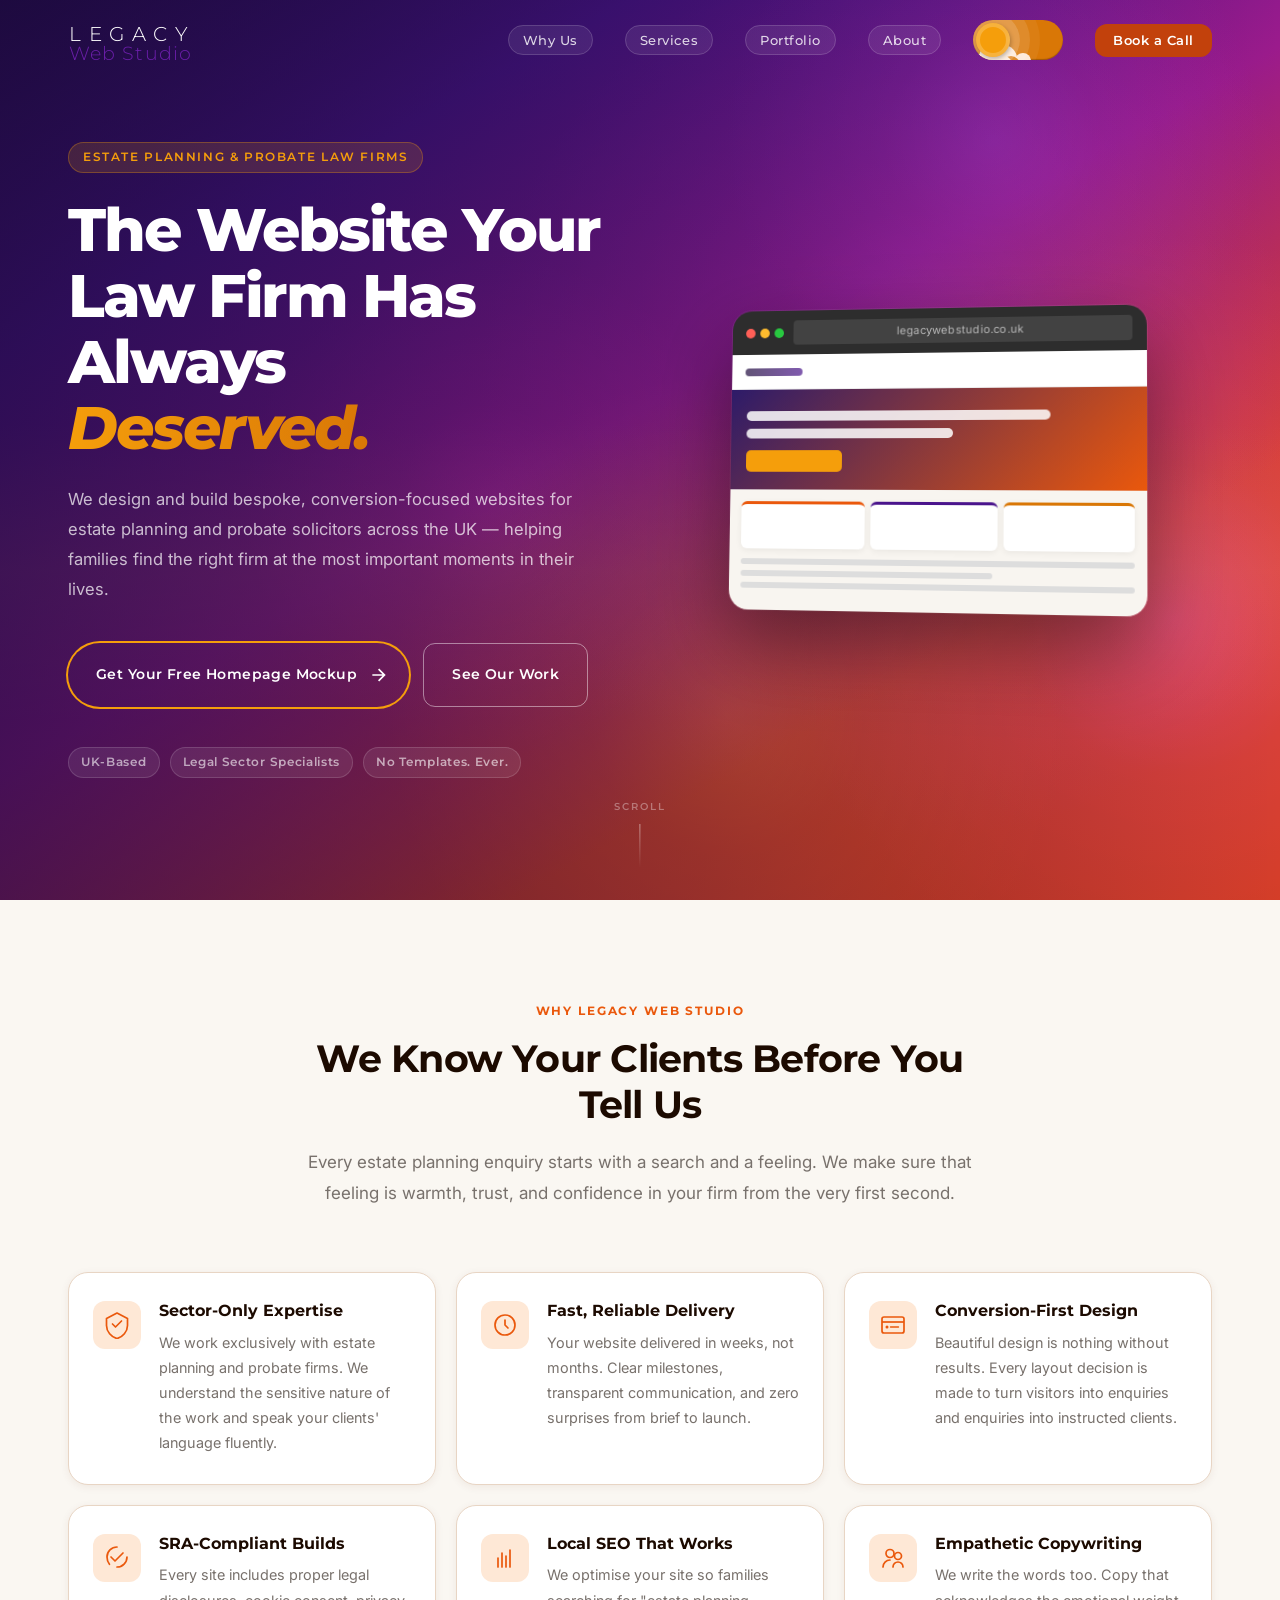
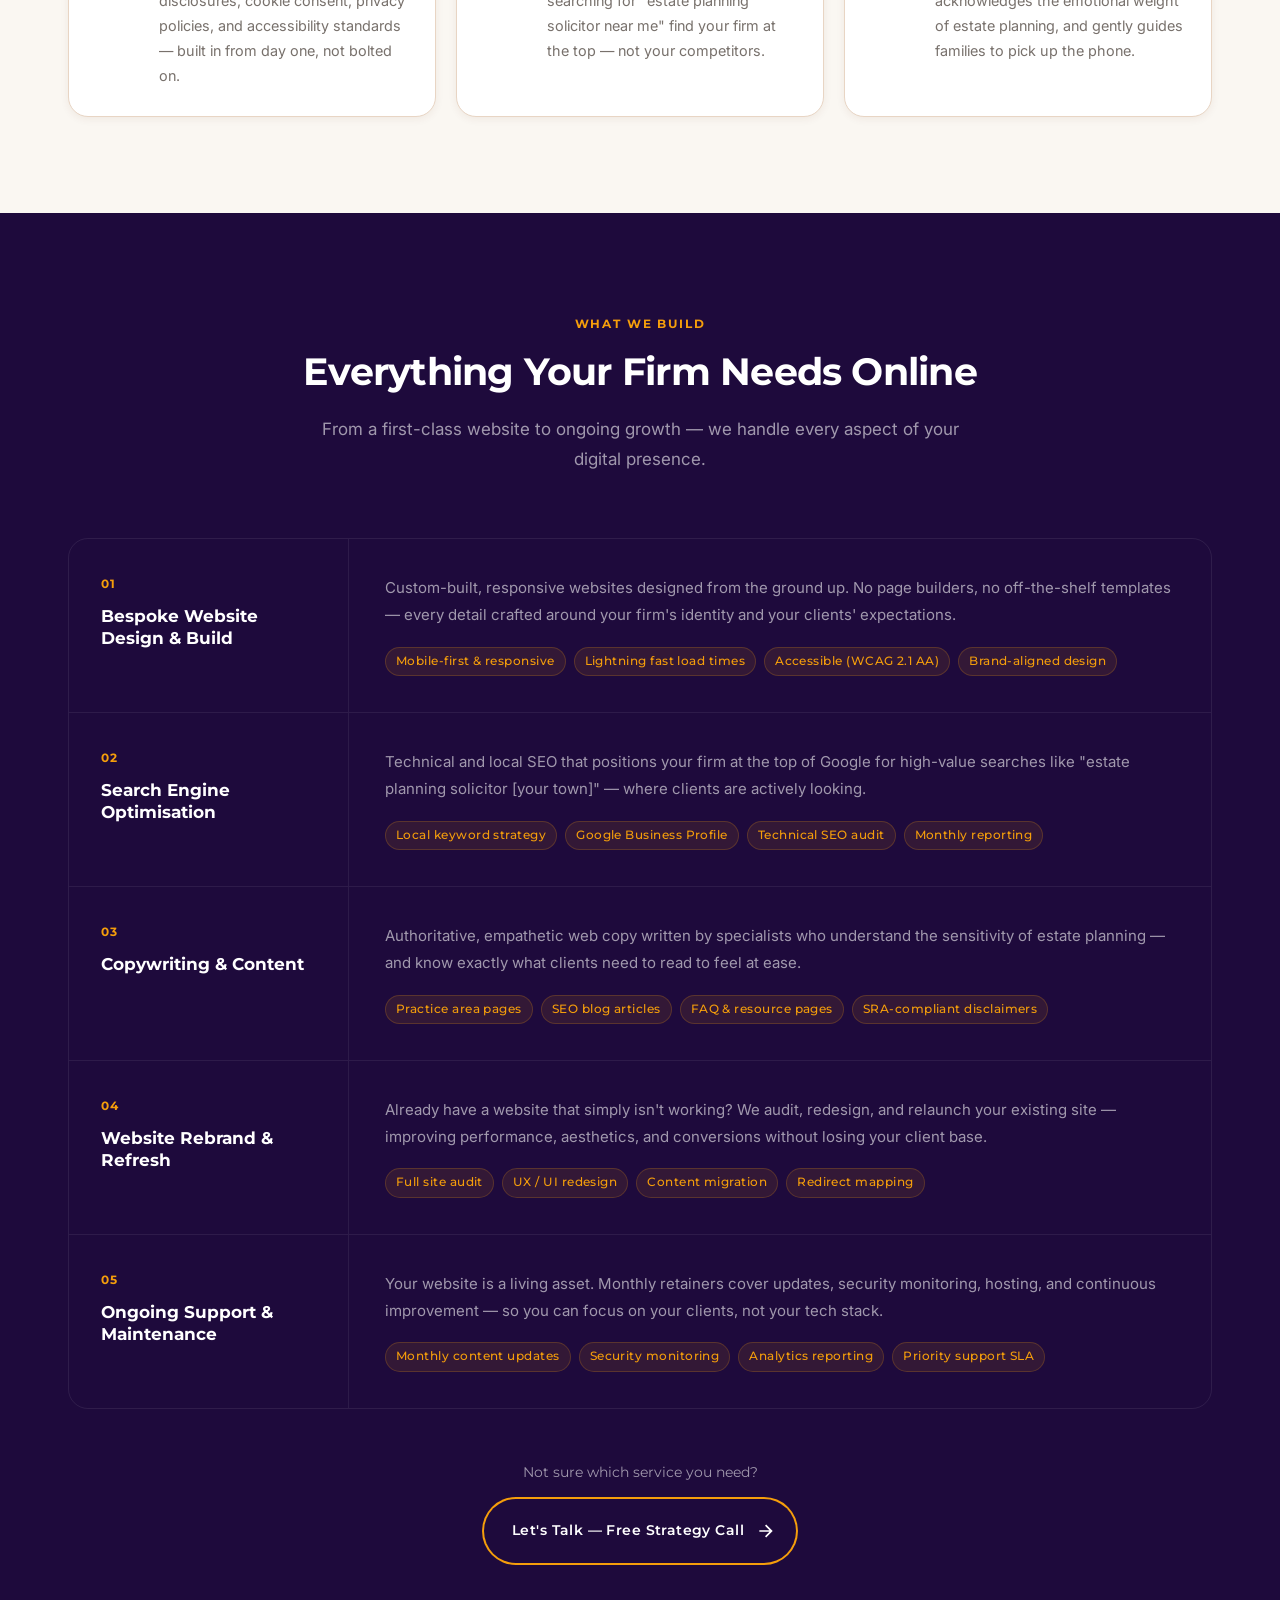
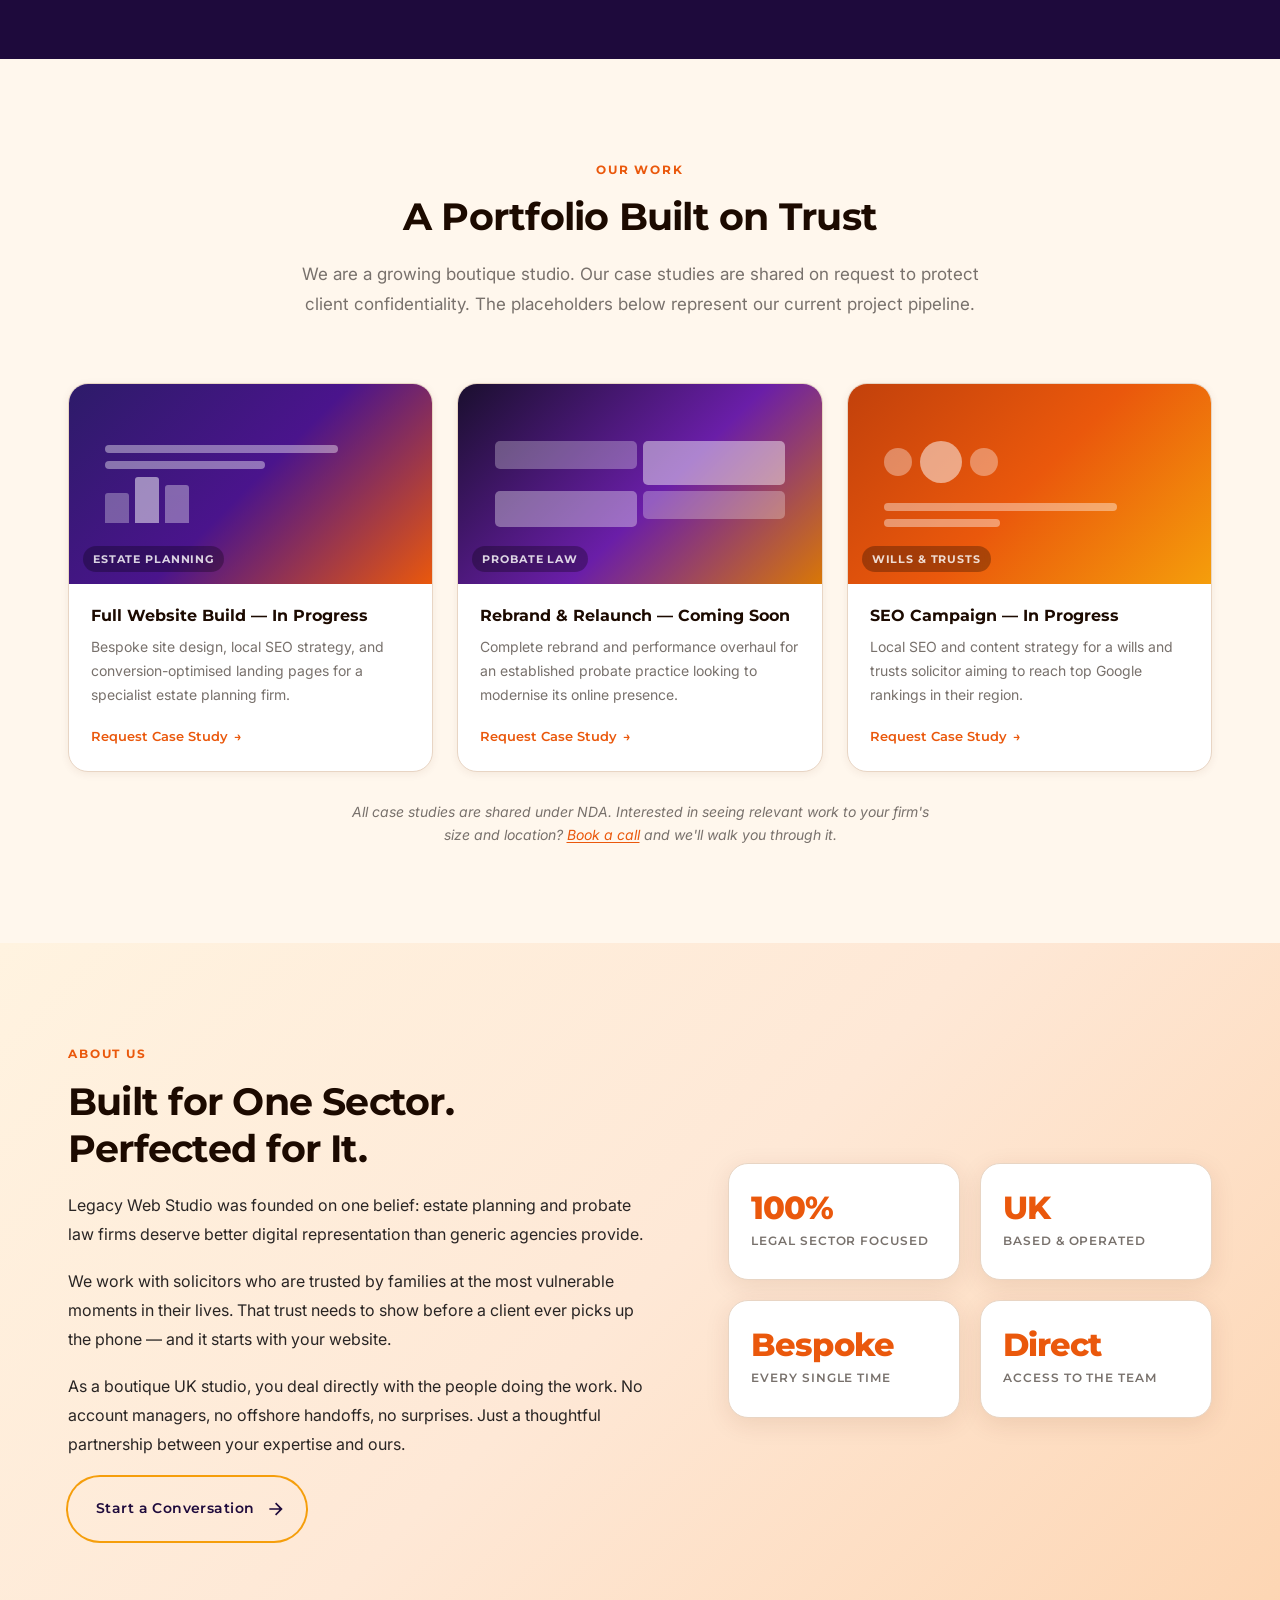
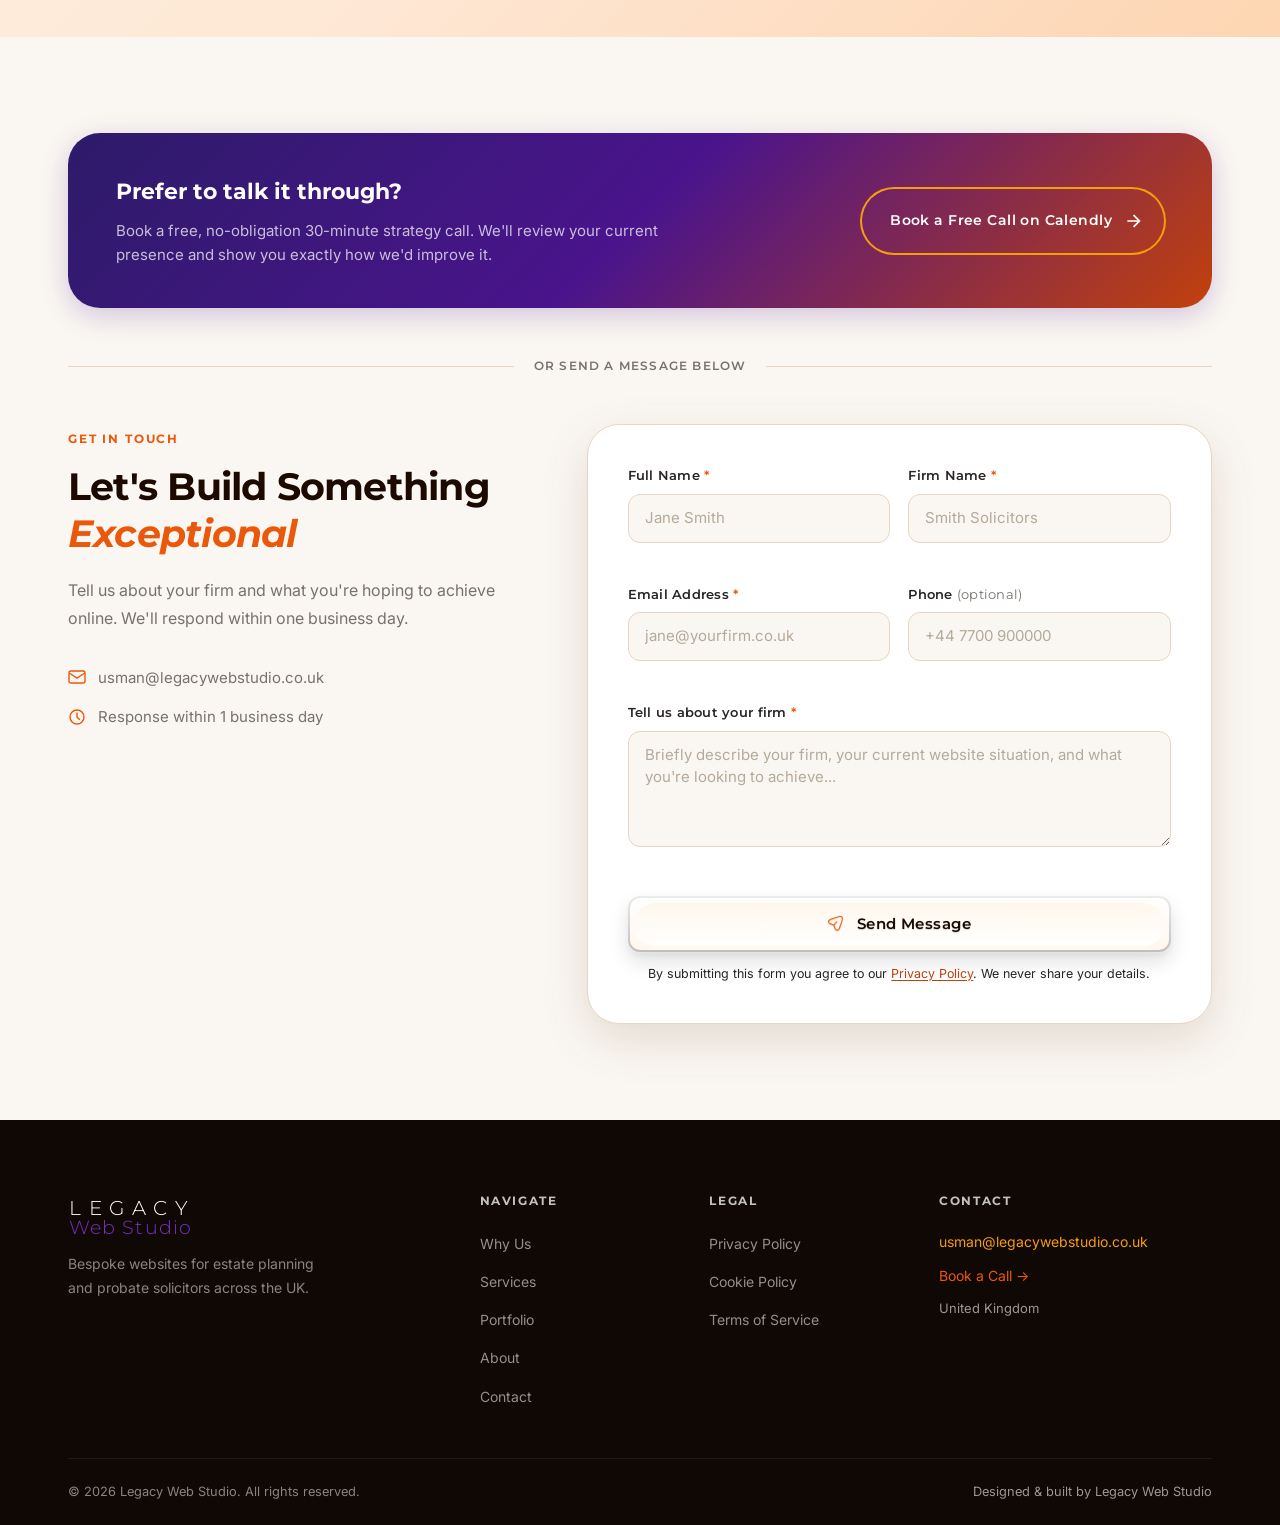
==== index.html @ f0a4d9c7 "fix: restore stylesheet and apply mobile menu + arrow button fixes Restored style.css to last known-" ====
<!DOCTYPE html>
<html lang="en-GB">
<head>
  <meta charset="UTF-8" />
  <meta name="viewport" content="width=device-width, initial-scale=1.0" />
  <meta name="theme-color" content="#1E0A3C" />
  <meta name="color-scheme" content="light dark" />
  <meta name="darkreader-lock" />
  <meta name="night-eye-lock" />
  <meta name="description" content="Legacy Web Studio — Bespoke websites for estate planning and probate solicitors. Warm, professional, conversion-focused. Book a free strategy call." />
  <link rel="canonical" href="https://legacywebstudio.co.uk/" />
  <meta name="keywords" content="web design estate planning solicitors, probate law firm websites, legal web design UK, estate planning website" />
  <meta property="og:title" content="Legacy Web Studio | Websites for Estate Planning & Probate Solicitors" />
  <meta property="og:description" content="Bespoke, high-converting websites for estate planning and probate law firms across the UK." />
  <meta property="og:url" content="https://legacywebstudio.co.uk/" />
  <meta property="og:type" content="website" />
  <meta property="og:image" content="https://legacywebstudio.co.uk/assets/images/og-banner.jpg" />
  <meta property="og:image:width" content="1200" />
  <meta property="og:image:height" content="630" />
  <meta name="twitter:card" content="summary_large_image" />
  <meta name="twitter:image" content="https://legacywebstudio.co.uk/assets/images/og-banner.jpg" />
  <title>Legacy Web Studio | Websites for Estate Planning &amp; Probate Solicitors</title>
  <link rel="preconnect" href="https://fonts.googleapis.com" />
  <link rel="preconnect" href="https://fonts.gstatic.com" crossorigin />
  <link rel="preload" href="https://fonts.googleapis.com/css2?family=Montserrat:wght@300;500;600;700;800&family=Inter:wght@400;500&display=swap" as="style" />
  <link href="https://fonts.googleapis.com/css2?family=Montserrat:wght@300;500;600;700;800&family=Inter:wght@400;500&display=swap" rel="stylesheet" />
  <link rel="stylesheet" href="css/style.min.css?v=10" />
  <link rel="icon" type="image/svg+xml" href="assets/images/favicon.svg" />
  <script>
    (function() {
      var stored = localStorage.getItem('theme');
      var prefersDark = window.matchMedia('(prefers-color-scheme: dark)').matches;
      if (stored === 'dark' || (!stored && prefersDark)) {
        document.documentElement.classList.add('dark');
      }
      // Block dark mode extensions — site has its own theme system
      document.documentElement.setAttribute('data-color-scheme', stored === 'dark' || (!stored && prefersDark) ? 'dark' : 'light');
      document.documentElement.style.colorScheme = stored === 'dark' || (!stored && prefersDark) ? 'dark' : 'light';
    })();
  </script>
  <script type="application/ld+json">
{
  "@context": "https://schema.org",
  "@type": "ProfessionalService",
  "name": "Legacy Web Studio",
  "url": "https://legacywebstudio.co.uk/",
  "logo": "https://legacywebstudio.co.uk/assets/images/favicon.svg",
  "description": "Bespoke, conversion-focused websites for estate planning and probate solicitors across the UK. Hand-coded, lightning-fast, SRA-compliant.",
  "email": "usman@legacywebstudio.co.uk",
  "address": {
    "@type": "PostalAddress",
    "addressCountry": "GB"
  },
  "areaServed": {
    "@type": "Country",
    "name": "United Kingdom"
  },
  "serviceType": [
    "Web Design",
    "Web Development",
    "Search Engine Optimisation",
    "Website Copywriting",
    "Website Maintenance"
  ],
  "knowsAbout": [
    "Estate Planning Law Firm Websites",
    "Probate Solicitor Websites",
    "Legal Sector Web Design",
    "SRA-Compliant Websites"
  ],
  "priceRange": "££",
  "sameAs": []
}
  </script>
</head>
<body>
  <a href="#main-content" class="skip-link">Skip to main content</a>

  <!-- ===== NAVIGATION ===== -->
  <header class="nav-header" id="nav-header">
    <nav class="nav container">
      <a href="#home" class="nav__logo-link" aria-label="Legacy Web Studio — Home">
        <svg class="nav__logo-svg" viewBox="0 0 250 82" xmlns="http://www.w3.org/2000/svg" aria-hidden="true" focusable="false">
          <text class="logo-legacy" x="2" y="42" font-family="Montserrat, 'Helvetica Neue', Arial, sans-serif" font-weight="300" font-size="38" letter-spacing="14">LEGACY</text>
          <text class="logo-sub"    x="2" y="78" font-family="Montserrat, 'Helvetica Neue', Arial, sans-serif" font-weight="300" font-size="35" letter-spacing="2">Web Studio</text>
        </svg>
      </a>
      <ul class="nav__links" id="nav-links">
        <li><a href="#why-us"    class="nav__link nav__link--pill">Why Us</a></li>
        <li><a href="#services"  class="nav__link nav__link--pill">Services</a></li>
        <li><a href="#portfolio" class="nav__link nav__link--pill">Portfolio</a></li>
        <li><a href="#about"     class="nav__link nav__link--pill">About</a></li>
        <li class="nav__theme-toggle">
          <label class="theme-switch" aria-label="Toggle dark mode">
            <input type="checkbox" class="theme-switch__checkbox" id="theme-toggle">
            <div class="theme-switch__container">
              <div class="theme-switch__clouds"></div>
              <div class="theme-switch__stars-container">
                <svg xmlns="http://www.w3.org/2000/svg" viewBox="0 0 144 55" fill="none">
                  <path fill-rule="evenodd" clip-rule="evenodd" d="M135.831 3.00688C135.055 3.85027 134.111 4.29946 133 4.35447C134.111 4.40947 135.055 4.85867 135.831 5.71123C136.607 6.55462 136.996 7.56303 136.996 8.72727C136.996 7.95722 137.172 7.25134 137.525 6.59129C137.886 5.93124 138.372 5.39954 138.98 5.00535C139.598 4.60199 140.268 4.39114 141 4.35447C139.88 4.2903 138.936 3.85027 138.16 3.00688C137.384 2.16348 136.996 1.16425 136.996 0C136.996 1.16425 136.607 2.16348 135.831 3.00688ZM31 23.3545C32.1114 23.2995 33.0551 22.8503 33.8313 22.0069C34.6075 21.1635 34.9956 20.1642 34.9956 19C34.9956 20.1642 35.3837 21.1635 36.1599 22.0069C36.9361 22.8503 37.8798 23.2903 39 23.3545C38.2679 23.3911 37.5976 23.602 36.9802 24.0053C36.3716 24.3995 35.8864 24.9312 35.5248 25.5913C35.172 26.2513 34.9956 26.9572 34.9956 27.7273C34.9956 26.563 34.6075 25.5546 33.8313 24.7112C33.0551 23.8587 32.1114 23.4095 31 23.3545ZM0 36.3545C1.11136 36.2995 2.05513 35.8503 2.83131 35.0069C3.6075 34.1635 3.99559 33.1642 3.99559 32C3.99559 33.1642 4.38368 34.1635 5.15987 35.0069C5.93605 35.8503 6.87982 36.2903 8 36.3545C7.26792 36.3911 6.59757 36.602 5.98015 37.0053C5.37155 37.3995 4.88644 37.9312 4.52481 38.5913C4.172 39.2513 3.99559 39.9572 3.99559 40.7273C3.99559 39.563 3.6075 38.5546 2.83131 37.7112C2.05513 36.8587 1.11136 36.4095 0 36.3545ZM56.8313 24.0069C56.0551 24.8503 55.1114 25.2995 54 25.3545C55.1114 25.4095 56.0551 25.8587 56.8313 26.7112C57.6075 27.5546 57.9956 28.563 57.9956 29.7273C57.9956 28.9572 58.172 28.2513 58.5248 27.5913C58.8864 26.9312 59.3716 26.3995 59.9802 26.0053C60.5976 25.602 61.2679 25.3911 62 25.3545C60.8798 25.2903 59.9361 24.8503 59.1599 24.0069C58.3837 23.1635 57.9956 22.1642 57.9956 21C57.9956 22.1642 57.6075 23.1635 56.8313 24.0069ZM81 25.3545C82.1114 25.2995 83.0551 24.8503 83.8313 24.0069C84.6075 23.1635 84.9956 22.1642 84.9956 21C84.9956 22.1642 85.3837 23.1635 86.1599 24.0069C86.9361 24.8503 87.8798 25.2903 89 25.3545C88.2679 25.3911 87.5976 25.602 86.9802 26.0053C86.3716 26.3995 85.8864 26.9312 85.5248 27.5913C85.172 28.2513 84.9956 28.9572 84.9956 29.7273C84.9956 28.563 84.6075 27.5546 83.8313 26.7112C83.0551 25.8587 82.1114 25.4095 81 25.3545ZM136 36.3545C137.111 36.2995 138.055 35.8503 138.831 35.0069C139.607 34.1635 139.996 33.1642 139.996 32C139.996 33.1642 140.384 34.1635 141.16 35.0069C141.936 35.8503 142.88 36.2903 144 36.3545C143.268 36.3911 142.598 36.602 141.98 37.0053C141.372 37.3995 140.886 37.9312 140.525 38.5913C140.172 39.2513 139.996 39.9572 139.996 40.7273C139.996 39.563 139.607 38.5546 138.831 37.7112C138.055 36.8587 137.111 36.4095 136 36.3545ZM101.831 49.0069C101.055 49.8503 100.111 50.2995 99 50.3545C100.111 50.4095 101.055 50.8587 101.831 51.7112C102.607 52.5546 102.996 53.563 102.996 54.7273C102.996 53.9572 103.172 53.2513 103.525 52.5913C103.886 51.9312 104.372 51.3995 104.98 51.0053C105.598 50.602 106.268 50.3911 107 50.3545C105.88 50.2903 104.936 49.8503 104.16 49.0069C103.384 48.1635 102.996 47.1642 102.996 46C102.996 47.1642 102.607 48.1635 101.831 49.0069Z" fill="currentColor"></path>
                </svg>
              </div>
              <div class="theme-switch__circle-container">
                <div class="theme-switch__sun-moon-container">
                  <div class="theme-switch__moon">
                    <div class="theme-switch__spot"></div>
                    <div class="theme-switch__spot"></div>
                    <div class="theme-switch__spot"></div>
                  </div>
                </div>
              </div>
            </div>
          </label>
        </li>
        <li>
          <a href="https://calendly.com/legacywebstudio" target="_blank" rel="noopener noreferrer" class="nav__link nav__link--cta">
            Book a Call
          </a>
        </li>
      </ul>
      <button class="nav__hamburger" id="hamburger" aria-label="Toggle menu" aria-expanded="false">
        <span></span><span></span><span></span>
      </button>
    </nav>
  </header>

  <main id="main-content">

    <!-- ===== HERO ===== -->
    <section class="hero" id="home">
      <canvas class="ambient-section-canvas" aria-hidden="true"></canvas>
      <canvas id="hero-canvas" aria-hidden="true"></canvas>
      <div class="hero__overlay" aria-hidden="true"></div>

      <div class="container hero__inner">
        <div class="hero__text">
          <span class="hero__eyebrow">Estate Planning &amp; Probate Law Firms</span>
          <h1 class="hero__headline">
            The Website Your<br />
            Law Firm Has Always<br />
            <em>Deserved.</em>
          </h1>
          <p class="hero__sub">
            We design and build bespoke, conversion-focused websites for estate planning and probate solicitors across the UK — helping families find the right firm at the most important moments in their lives.
          </p>
          <div class="hero__actions">
            <a href="https://calendly.com/legacywebstudio" target="_blank" rel="noopener noreferrer" class="btn-arrow">
              <svg class="btn-arrow__icon btn-arrow__icon--left" viewBox="0 0 24 24" aria-hidden="true"><path d="M16.17 11L10.81 5.64L12.22 4.22L20 12L12.22 19.78L10.81 18.36L16.17 13H4V11H16.17Z"/></svg>
              <span class="btn-arrow__text">Get Your Free Homepage Mockup</span>
              <span class="btn-arrow__circle" aria-hidden="true"></span>
              <svg class="btn-arrow__icon btn-arrow__icon--right" viewBox="0 0 24 24" aria-hidden="true"><path d="M16.17 11L10.81 5.64L12.22 4.22L20 12L12.22 19.78L10.81 18.36L16.17 13H4V11H16.17Z"/></svg>
            </a>
            <a href="#portfolio" class="btn btn--outline-light">See Our Work</a>
          </div>
          <div class="hero__trust">
            <div class="hero__trust-pill">UK-Based</div>
            <div class="hero__trust-pill">Legal Sector Specialists</div>
            <div class="hero__trust-pill">No Templates. Ever.</div>
          </div>
        </div>

        <!-- CSS browser mockup -->
        <div class="hero__mockup" aria-hidden="true">
          <div class="mockup__chrome">
            <div class="mockup__dots">
              <span class="dot dot--red"></span>
              <span class="dot dot--amber"></span>
              <span class="dot dot--green"></span>
            </div>
            <div class="mockup__url-bar">legacywebstudio.co.uk</div>
          </div>
          <div class="mockup__screen">
            <div class="mockup__nav-strip"></div>
            <div class="mockup__hero-stripe">
              <div class="mockup__headline-line mockup__headline-line--wide"></div>
              <div class="mockup__headline-line mockup__headline-line--medium"></div>
              <div class="mockup__cta-pill"></div>
            </div>
            <div class="mockup__cards-row">
              <div class="mockup__card"></div>
              <div class="mockup__card"></div>
              <div class="mockup__card"></div>
            </div>
            <div class="mockup__text-rows">
              <div class="mockup__text-line"></div>
              <div class="mockup__text-line mockup__text-line--short"></div>
              <div class="mockup__text-line"></div>
            </div>
          </div>
        </div>
      </div>

      <div class="hero__scroll-hint" aria-hidden="true">
        <span class="hero__scroll-label">Scroll</span>
        <div class="hero__scroll-line"></div>
      </div>
    </section>

    <!-- ===== WHY US ===== -->
    <section class="why-us section" id="why-us">
      <canvas class="ambient-section-canvas" aria-hidden="true"></canvas>
      <div class="container">
        <div class="section__header fade-in">
          <p class="section__eyebrow">Why Legacy Web Studio</p>
          <h2 class="section__title">We Know Your Clients Before You Tell Us</h2>
          <p class="section__desc">
            Every estate planning enquiry starts with a search and a feeling. We make sure that feeling is warmth, trust, and confidence in your firm from the very first second.
          </p>
        </div>

        <div class="why-us__grid stagger-in">
          <div class="why-card">
            <div class="why-card__icon-wrap">
              <svg width="26" height="28" viewBox="0 0 26 28" fill="none" aria-hidden="true">
                <path d="M13 2L2.5 7.5v7C2.5 20.58 7.28 26.08 13 27.5c5.72-1.42 10.5-6.92 10.5-13v-7L13 2z" stroke="currentColor" stroke-width="1.7" stroke-linejoin="round"/>
                <path d="M8.5 13l3 3 6-6" stroke="currentColor" stroke-width="1.7" stroke-linecap="round" stroke-linejoin="round"/>
              </svg>
            </div>
            <div class="why-card__body">
              <h3 class="why-card__title">Sector-Only Expertise</h3>
              <p class="why-card__desc">We work exclusively with estate planning and probate firms. We understand the sensitive nature of the work and speak your clients' language fluently.</p>
            </div>
          </div>

          <div class="why-card">
            <div class="why-card__icon-wrap">
              <svg width="26" height="26" viewBox="0 0 26 26" fill="none" aria-hidden="true">
                <circle cx="13" cy="13" r="10" stroke="currentColor" stroke-width="1.7"/>
                <path d="M13 8v5l3 3" stroke="currentColor" stroke-width="1.7" stroke-linecap="round"/>
              </svg>
            </div>
            <div class="why-card__body">
              <h3 class="why-card__title">Fast, Reliable Delivery</h3>
              <p class="why-card__desc">Your website delivered in weeks, not months. Clear milestones, transparent communication, and zero surprises from brief to launch.</p>
            </div>
          </div>

          <div class="why-card">
            <div class="why-card__icon-wrap">
              <svg width="26" height="26" viewBox="0 0 26 26" fill="none" aria-hidden="true">
                <rect x="2" y="5" width="22" height="16" rx="2" stroke="currentColor" stroke-width="1.7"/>
                <path d="M2 10h22" stroke="currentColor" stroke-width="1.7"/>
                <circle cx="7" cy="15" r="1.5" fill="currentColor"/>
                <path d="M10.5 15h8" stroke="currentColor" stroke-width="1.4" stroke-linecap="round"/>
              </svg>
            </div>
            <div class="why-card__body">
              <h3 class="why-card__title">Conversion-First Design</h3>
              <p class="why-card__desc">Beautiful design is nothing without results. Every layout decision is made to turn visitors into enquiries and enquiries into instructed clients.</p>
            </div>
          </div>

          <div class="why-card">
            <div class="why-card__icon-wrap">
              <svg width="26" height="26" viewBox="0 0 26 26" fill="none" aria-hidden="true">
                <path d="M13 2C7.48 2 3 6.48 3 12c0 2.73.91 5.24 2.44 7.24" stroke="currentColor" stroke-width="1.7" stroke-linecap="round"/>
                <path d="M23 12c0 5.52-4.48 10-10 10" stroke="currentColor" stroke-width="1.7" stroke-linecap="round"/>
                <path d="M7 12l4 4 8-8" stroke="currentColor" stroke-width="1.7" stroke-linecap="round" stroke-linejoin="round"/>
              </svg>
            </div>
            <div class="why-card__body">
              <h3 class="why-card__title">SRA-Compliant Builds</h3>
              <p class="why-card__desc">Every site includes proper legal disclosures, cookie consent, privacy policies, and accessibility standards — built in from day one, not bolted on.</p>
            </div>
          </div>

          <div class="why-card">
            <div class="why-card__icon-wrap">
              <svg width="26" height="26" viewBox="0 0 26 26" fill="none" aria-hidden="true">
                <path d="M6 22V13M10 22V8M14 22V11M18 22V5" stroke="currentColor" stroke-width="1.7" stroke-linecap="round"/>
              </svg>
            </div>
            <div class="why-card__body">
              <h3 class="why-card__title">Local SEO That Works</h3>
              <p class="why-card__desc">We optimise your site so families searching for "estate planning solicitor near me" find your firm at the top — not your competitors.</p>
            </div>
          </div>

          <div class="why-card">
            <div class="why-card__icon-wrap">
              <svg width="26" height="26" viewBox="0 0 26 26" fill="none" aria-hidden="true">
                <circle cx="10" cy="8.5" r="4" stroke="currentColor" stroke-width="1.7"/>
                <path d="M3 22c0-3.87 3.13-7 7-7" stroke="currentColor" stroke-width="1.7" stroke-linecap="round"/>
                <circle cx="18" cy="11" r="3.5" stroke="currentColor" stroke-width="1.7"/>
                <path d="M13 22c0-2.76 2.24-5 5-5s5 2.24 5 5" stroke="currentColor" stroke-width="1.7" stroke-linecap="round"/>
              </svg>
            </div>
            <div class="why-card__body">
              <h3 class="why-card__title">Empathetic Copywriting</h3>
              <p class="why-card__desc">We write the words too. Copy that acknowledges the emotional weight of estate planning, and gently guides families to pick up the phone.</p>
            </div>
          </div>
        </div>
      </div>
    </section>

    <!-- ===== SERVICES ===== -->
    <section class="services section section--deep" id="services">
      <canvas class="ambient-section-canvas" aria-hidden="true"></canvas>
      <div class="container">
        <div class="section__header section__header--light fade-in">
          <p class="section__eyebrow section__eyebrow--warm">What We Build</p>
          <h2 class="section__title section__title--light">Everything Your Firm Needs Online</h2>
          <p class="section__desc section__desc--light">From a first-class website to ongoing growth — we handle every aspect of your digital presence.</p>
        </div>

        <div class="services__list stagger-in">

          <div class="service-item">
            <div class="service-item__left">
              <span class="service-item__num">01</span>
              <h3 class="service-item__title">Bespoke Website Design &amp; Build</h3>
            </div>
            <div class="service-item__right">
              <p class="service-item__desc">Custom-built, responsive websites designed from the ground up. No page builders, no off-the-shelf templates — every detail crafted around your firm's identity and your clients' expectations.</p>
              <ul class="service-item__tags">
                <li>Mobile-first &amp; responsive</li>
                <li>Lightning fast load times</li>
                <li>Accessible (WCAG 2.1 AA)</li>
                <li>Brand-aligned design</li>
              </ul>
            </div>
          </div>

          <div class="service-item">
            <div class="service-item__left">
              <span class="service-item__num">02</span>
              <h3 class="service-item__title">Search Engine Optimisation</h3>
            </div>
            <div class="service-item__right">
              <p class="service-item__desc">Technical and local SEO that positions your firm at the top of Google for high-value searches like "estate planning solicitor [your town]" — where clients are actively looking.</p>
              <ul class="service-item__tags">
                <li>Local keyword strategy</li>
                <li>Google Business Profile</li>
                <li>Technical SEO audit</li>
                <li>Monthly reporting</li>
              </ul>
            </div>
          </div>

          <div class="service-item">
            <div class="service-item__left">
              <span class="service-item__num">03</span>
              <h3 class="service-item__title">Copywriting &amp; Content</h3>
            </div>
            <div class="service-item__right">
              <p class="service-item__desc">Authoritative, empathetic web copy written by specialists who understand the sensitivity of estate planning — and know exactly what clients need to read to feel at ease.</p>
              <ul class="service-item__tags">
                <li>Practice area pages</li>
                <li>SEO blog articles</li>
                <li>FAQ &amp; resource pages</li>
                <li>SRA-compliant disclaimers</li>
              </ul>
            </div>
          </div>

          <div class="service-item">
            <div class="service-item__left">
              <span class="service-item__num">04</span>
              <h3 class="service-item__title">Website Rebrand &amp; Refresh</h3>
            </div>
            <div class="service-item__right">
              <p class="service-item__desc">Already have a website that simply isn't working? We audit, redesign, and relaunch your existing site — improving performance, aesthetics, and conversions without losing your client base.</p>
              <ul class="service-item__tags">
                <li>Full site audit</li>
                <li>UX / UI redesign</li>
                <li>Content migration</li>
                <li>Redirect mapping</li>
              </ul>
            </div>
          </div>

          <div class="service-item">
            <div class="service-item__left">
              <span class="service-item__num">05</span>
              <h3 class="service-item__title">Ongoing Support &amp; Maintenance</h3>
            </div>
            <div class="service-item__right">
              <p class="service-item__desc">Your website is a living asset. Monthly retainers cover updates, security monitoring, hosting, and continuous improvement — so you can focus on your clients, not your tech stack.</p>
              <ul class="service-item__tags">
                <li>Monthly content updates</li>
                <li>Security monitoring</li>
                <li>Analytics reporting</li>
                <li>Priority support SLA</li>
              </ul>
            </div>
          </div>

        </div>

        <div class="services__cta fade-in">
          <p class="services__cta-text">Not sure which service you need?</p>
          <a href="https://calendly.com/legacywebstudio" target="_blank" rel="noopener noreferrer" class="btn-arrow">
            <svg class="btn-arrow__icon btn-arrow__icon--left" viewBox="0 0 24 24" aria-hidden="true"><path d="M16.17 11L10.81 5.64L12.22 4.22L20 12L12.22 19.78L10.81 18.36L16.17 13H4V11H16.17Z"/></svg>
            <span class="btn-arrow__text">Let's Talk — Free Strategy Call</span>
            <span class="btn-arrow__circle" aria-hidden="true"></span>
            <svg class="btn-arrow__icon btn-arrow__icon--right" viewBox="0 0 24 24" aria-hidden="true"><path d="M16.17 11L10.81 5.64L12.22 4.22L20 12L12.22 19.78L10.81 18.36L16.17 13H4V11H16.17Z"/></svg>
          </a>
        </div>
      </div>
    </section>

    <!-- ===== PORTFOLIO ===== -->
    <section class="portfolio section" id="portfolio">
      <canvas class="ambient-section-canvas" aria-hidden="true"></canvas>
      <div class="container">
        <div class="section__header fade-in">
          <p class="section__eyebrow">Our Work</p>
          <h2 class="section__title">A Portfolio Built on Trust</h2>
          <p class="section__desc">
            We are a growing boutique studio. Our case studies are shared on request to protect client confidentiality. The placeholders below represent our current project pipeline.
          </p>
        </div>

        <div class="portfolio__grid stagger-in">

          <div class="portfolio-card">
            <div class="portfolio-card__visual portfolio-card__visual--a">
              <div class="portfolio-card__visual-inner">
                <div class="pv-line pv-line--wide"></div>
                <div class="pv-line pv-line--med"></div>
                <div class="pv-bar-row">
                  <div class="pv-bar"></div>
                  <div class="pv-bar pv-bar--tall"></div>
                  <div class="pv-bar pv-bar--mid"></div>
                </div>
              </div>
              <span class="portfolio-card__tag">Estate Planning</span>
            </div>
            <div class="portfolio-card__body">
              <h3 class="portfolio-card__title">Full Website Build — In Progress</h3>
              <p class="portfolio-card__desc">Bespoke site design, local SEO strategy, and conversion-optimised landing pages for a specialist estate planning firm.</p>
              <a href="https://calendly.com/legacywebstudio" target="_blank" rel="noopener noreferrer" class="portfolio-card__cta">
                Request Case Study <span aria-hidden="true">→</span>
              </a>
            </div>
          </div>

          <div class="portfolio-card">
            <div class="portfolio-card__visual portfolio-card__visual--b">
              <div class="portfolio-card__visual-inner">
                <div class="pv-grid">
                  <div class="pv-cell"></div><div class="pv-cell pv-cell--tall"></div>
                  <div class="pv-cell pv-cell--mid"></div><div class="pv-cell"></div>
                </div>
              </div>
              <span class="portfolio-card__tag">Probate Law</span>
            </div>
            <div class="portfolio-card__body">
              <h3 class="portfolio-card__title">Rebrand &amp; Relaunch — Coming Soon</h3>
              <p class="portfolio-card__desc">Complete rebrand and performance overhaul for an established probate practice looking to modernise its online presence.</p>
              <a href="https://calendly.com/legacywebstudio" target="_blank" rel="noopener noreferrer" class="portfolio-card__cta">
                Request Case Study <span aria-hidden="true">→</span>
              </a>
            </div>
          </div>

          <div class="portfolio-card">
            <div class="portfolio-card__visual portfolio-card__visual--c">
              <div class="portfolio-card__visual-inner">
                <div class="pv-circle-row">
                  <div class="pv-circle"></div>
                  <div class="pv-circle pv-circle--lg"></div>
                  <div class="pv-circle"></div>
                </div>
                <div class="pv-line pv-line--wide" style="margin-top:12px"></div>
                <div class="pv-line pv-line--narrow"></div>
              </div>
              <span class="portfolio-card__tag">Wills &amp; Trusts</span>
            </div>
            <div class="portfolio-card__body">
              <h3 class="portfolio-card__title">SEO Campaign — In Progress</h3>
              <p class="portfolio-card__desc">Local SEO and content strategy for a wills and trusts solicitor aiming to reach top Google rankings in their region.</p>
              <a href="https://calendly.com/legacywebstudio" target="_blank" rel="noopener noreferrer" class="portfolio-card__cta">
                Request Case Study <span aria-hidden="true">→</span>
              </a>
            </div>
          </div>

        </div>

        <p class="portfolio__note">
          All case studies are shared under NDA. Interested in seeing relevant work to your firm's size and location? <a href="https://calendly.com/legacywebstudio" target="_blank" rel="noopener noreferrer">Book a call</a> and we'll walk you through it.
        </p>
      </div>
    </section>

    <!-- ===== ABOUT ===== -->
    <section class="about section section--warm-accent" id="about">
      <canvas class="ambient-section-canvas" aria-hidden="true"></canvas>
      <div class="container">
        <div class="about__inner">
          <div class="about__content fade-in">
            <p class="section__eyebrow">About Us</p>
            <h2 class="section__title">Built for One Sector. Perfected for It.</h2>
            <p class="about__text">
              Legacy Web Studio was founded on one belief: estate planning and probate law firms deserve better digital representation than generic agencies provide.
            </p>
            <p class="about__text">
              We work with solicitors who are trusted by families at the most vulnerable moments in their lives. That trust needs to show before a client ever picks up the phone — and it starts with your website.
            </p>
            <p class="about__text">
              As a boutique UK studio, you deal directly with the people doing the work. No account managers, no offshore handoffs, no surprises. Just a thoughtful partnership between your expertise and ours.
            </p>
            <a href="https://calendly.com/legacywebstudio" target="_blank" rel="noopener noreferrer" class="btn-arrow">
              <svg class="btn-arrow__icon btn-arrow__icon--left" viewBox="0 0 24 24" aria-hidden="true"><path d="M16.17 11L10.81 5.64L12.22 4.22L20 12L12.22 19.78L10.81 18.36L16.17 13H4V11H16.17Z"/></svg>
              <span class="btn-arrow__text">Start a Conversation</span>
              <span class="btn-arrow__circle" aria-hidden="true"></span>
              <svg class="btn-arrow__icon btn-arrow__icon--right" viewBox="0 0 24 24" aria-hidden="true"><path d="M16.17 11L10.81 5.64L12.22 4.22L20 12L12.22 19.78L10.81 18.36L16.17 13H4V11H16.17Z"/></svg>
            </a>
          </div>

          <div class="about__stats fade-in">
            <div class="about__stat">
              <span class="about__stat-num">100%</span>
              <span class="about__stat-label">Legal Sector Focused</span>
            </div>
            <div class="about__stat">
              <span class="about__stat-num">UK</span>
              <span class="about__stat-label">Based &amp; Operated</span>
            </div>
            <div class="about__stat">
              <span class="about__stat-num">Bespoke</span>
              <span class="about__stat-label">Every Single Time</span>
            </div>
            <div class="about__stat">
              <span class="about__stat-num">Direct</span>
              <span class="about__stat-label">Access to the Team</span>
            </div>
          </div>
        </div>
      </div>
    </section>

    <!-- ===== CONTACT ===== -->
    <section class="contact section" id="contact">
      <canvas class="ambient-section-canvas" aria-hidden="true"></canvas>
      <div class="container">

        <!-- Calendly banner -->
        <div class="contact__calendly-banner fade-in">
          <div class="contact__calendly-text">
            <h3 class="contact__calendly-heading">Prefer to talk it through?</h3>
            <p class="contact__calendly-sub">Book a free, no-obligation 30-minute strategy call. We'll review your current presence and show you exactly how we'd improve it.</p>
          </div>
          <a href="https://calendly.com/legacywebstudio" target="_blank" rel="noopener noreferrer" class="btn-arrow">
            <svg class="btn-arrow__icon btn-arrow__icon--left" viewBox="0 0 24 24" aria-hidden="true"><path d="M16.17 11L10.81 5.64L12.22 4.22L20 12L12.22 19.78L10.81 18.36L16.17 13H4V11H16.17Z"/></svg>
            <span class="btn-arrow__text">Book a Free Call on Calendly</span>
            <span class="btn-arrow__circle" aria-hidden="true"></span>
            <svg class="btn-arrow__icon btn-arrow__icon--right" viewBox="0 0 24 24" aria-hidden="true"><path d="M16.17 11L10.81 5.64L12.22 4.22L20 12L12.22 19.78L10.81 18.36L16.17 13H4V11H16.17Z"/></svg>
          </a>
        </div>

        <div class="contact__divider">
          <span>or send a message below</span>
        </div>

        <div class="contact__grid">
          <div class="contact__info fade-in">
            <p class="section__eyebrow">Get in Touch</p>
            <h2 class="section__title">Let's Build Something <em>Exceptional</em></h2>
            <p class="contact__desc">
              Tell us about your firm and what you're hoping to achieve online. We'll respond within one business day.
            </p>
            <div class="contact__detail-list">
              <div class="contact__detail">
                <svg width="18" height="18" viewBox="0 0 18 18" fill="none" aria-hidden="true"><path d="M2 5.5l7 4.667L16 5.5" stroke="currentColor" stroke-width="1.4" stroke-linecap="round"/><rect x="1" y="3" width="16" height="12" rx="2" stroke="currentColor" stroke-width="1.4"/></svg>
                <a href="mailto:usman@legacywebstudio.co.uk">usman@legacywebstudio.co.uk</a>
              </div>
              <div class="contact__detail">
                <svg width="18" height="18" viewBox="0 0 18 18" fill="none" aria-hidden="true"><circle cx="9" cy="9" r="7" stroke="currentColor" stroke-width="1.4"/><path d="M9 5v4l2.5 2.5" stroke="currentColor" stroke-width="1.4" stroke-linecap="round"/></svg>
                <span>Response within 1 business day</span>
              </div>
            </div>
          </div>

          <form class="contact__form" id="contact-form" novalidate>
            <div class="form__row">
              <div class="form__group">
                <label for="name" class="form__label">Full Name <span class="form__req" aria-hidden="true">*</span></label>
                <input type="text" id="name" name="name" class="form__input" placeholder="Jane Smith" required aria-required="true" aria-describedby="name-error" autocomplete="name" />
                <span class="form__error" id="name-error" role="alert"></span>
              </div>
              <div class="form__group">
                <label for="firm" class="form__label">Firm Name <span class="form__req" aria-hidden="true">*</span></label>
                <input type="text" id="firm" name="firm" class="form__input" placeholder="Smith Solicitors" required aria-required="true" aria-describedby="firm-error" autocomplete="organization" />
                <span class="form__error" id="firm-error" role="alert"></span>
              </div>
            </div>
            <div class="form__row">
              <div class="form__group">
                <label for="email" class="form__label">Email Address <span class="form__req" aria-hidden="true">*</span></label>
                <input type="email" id="email" name="email" class="form__input" placeholder="jane@yourfirm.co.uk" required aria-required="true" aria-describedby="email-error" autocomplete="email" />
                <span class="form__error" id="email-error" role="alert"></span>
              </div>
              <div class="form__group">
                <label for="phone" class="form__label">Phone <span class="form__optional">(optional)</span></label>
                <input type="tel" id="phone" name="phone" class="form__input" placeholder="+44 7700 900000" autocomplete="tel" />
              </div>
            </div>
            <div class="form__group">
              <label for="message" class="form__label">Tell us about your firm <span class="form__req" aria-hidden="true">*</span></label>
              <textarea id="message" name="message" class="form__textarea" rows="4" placeholder="Briefly describe your firm, your current website situation, and what you're looking to achieve..." required aria-required="true" aria-describedby="message-error"></textarea>
              <span class="form__error" id="message-error" role="alert"></span>
            </div>
            <button type="submit" class="btn-send" id="submit-btn">
              <div class="btn-send__outline" aria-hidden="true"></div>
              <div class="btn-send__state btn-send__state--default">
                <div class="btn-send__icon">
                  <svg width="1em" height="1em" viewBox="0 0 24 24" fill="none" aria-hidden="true">
                    <path d="M14.22 21.63C13.04 21.63 11.37 20.8 10.05 16.83L9.33 14.67L7.17 13.95C3.21 12.63 2.38 10.96 2.38 9.78C2.38 8.61 3.21 6.93 7.17 5.6L15.66 2.77C17.78 2.06 19.55 2.27 20.64 3.35C21.73 4.43 21.94 6.21 21.23 8.33L18.4 16.82C17.07 20.8 15.4 21.63 14.22 21.63ZM7.64 7.03C4.86 7.96 3.87 9.06 3.87 9.78C3.87 10.5 4.86 11.6 7.64 12.52L10.16 13.36C10.38 13.43 10.56 13.61 10.63 13.83L11.47 16.35C12.39 19.13 13.5 20.12 14.22 20.12C14.94 20.12 16.04 19.13 16.97 16.35L19.8 7.86C20.31 6.32 20.22 5.06 19.57 4.41C18.92 3.76 17.66 3.68 16.13 4.19L7.64 7.03Z" fill="currentColor"/>
                    <path d="M10.11 14.4C9.92 14.4 9.73 14.33 9.58 14.18C9.29 13.89 9.29 13.41 9.58 13.12L13.16 9.53C13.45 9.24 13.93 9.24 14.22 9.53C14.51 9.82 14.51 10.3 14.22 10.59L10.64 14.18C10.5 14.33 10.3 14.4 10.11 14.4Z" fill="currentColor"/>
                  </svg>
                </div>
                <p>
                  <span style="--i:0">S</span><span style="--i:1">e</span><span style="--i:2">n</span><span style="--i:3">d</span><span style="--i:4">&nbsp;</span><span style="--i:5">M</span><span style="--i:6">e</span><span style="--i:7">s</span><span style="--i:8">s</span><span style="--i:9">a</span><span style="--i:10">g</span><span style="--i:11">e</span>
                </p>
              </div>
              <div class="btn-send__state btn-send__state--sent">
                <div class="btn-send__icon">
                  <svg width="1em" height="1em" viewBox="0 0 24 24" fill="none" aria-hidden="true" stroke-width="0.5" stroke="currentColor">
                    <path fill="currentColor" d="M12 22.75C6.07 22.75 1.25 17.93 1.25 12C1.25 6.07 6.07 1.25 12 1.25C17.93 1.25 22.75 6.07 22.75 12C22.75 17.93 17.93 22.75 12 22.75ZM12 2.75C6.9 2.75 2.75 6.9 2.75 12C2.75 17.1 6.9 21.25 12 21.25C17.1 21.25 21.25 17.1 21.25 12C21.25 6.9 17.1 2.75 12 2.75Z"/>
                    <path fill="currentColor" d="M10.58 15.58C10.38 15.58 10.19 15.5 10.05 15.36L7.22 12.53C6.93 12.24 6.93 11.76 7.22 11.47C7.51 11.18 7.99 11.18 8.28 11.47L10.58 13.77L15.72 8.63C16.01 8.34 16.49 8.34 16.78 8.63C17.07 8.92 17.07 9.4 16.78 9.69L11.11 15.36C10.97 15.5 10.78 15.58 10.58 15.58Z"/>
                  </svg>
                </div>
                <p>
                  <span style="--i:5">S</span><span style="--i:6">e</span><span style="--i:7">n</span><span style="--i:8">t</span>
                </p>
              </div>
            </button>
            <p class="form__privacy">
              By submitting this form you agree to our <a href="privacy.html" target="_blank" rel="noopener noreferrer">Privacy Policy</a>. We never share your details.
            </p>
            <div class="form__success" id="form-success" role="alert" aria-live="polite"></div>
          </form>
        </div>

      </div>
    </section>

  </main>

  <!-- ===== FOOTER ===== -->
  <footer class="footer">
    <div class="container">
      <div class="footer__grid">
        <div class="footer__brand">
          <svg class="footer__logo-svg" viewBox="0 0 250 82" xmlns="http://www.w3.org/2000/svg" aria-label="Legacy Web Studio" role="img">
            <title>Legacy Web Studio</title>
            <text x="2" y="42" font-family="Montserrat, 'Helvetica Neue', Arial, sans-serif" font-weight="300" font-size="38" letter-spacing="14" fill="#ffffff">LEGACY</text>
            <text x="2" y="78" font-family="Montserrat, 'Helvetica Neue', Arial, sans-serif" font-weight="300" font-size="35" letter-spacing="2"  fill="#7B2FBE">Web Studio</text>
          </svg>
          <p class="footer__tagline">
            Bespoke websites for estate planning and probate solicitors across the UK.
          </p>
        </div>
        <div class="footer__col">
          <p class="footer__heading">Navigate</p>
          <ul class="footer__links">
            <li><a href="#why-us">Why Us</a></li>
            <li><a href="#services">Services</a></li>
            <li><a href="#portfolio">Portfolio</a></li>
            <li><a href="#about">About</a></li>
            <li><a href="#contact">Contact</a></li>
          </ul>
        </div>
        <div class="footer__col">
          <p class="footer__heading">Legal</p>
          <ul class="footer__links">
            <li><a href="privacy.html" target="_blank" rel="noopener noreferrer">Privacy Policy</a></li>
            <li><a href="privacy.html#cookies" target="_blank" rel="noopener noreferrer">Cookie Policy</a></li>
            <li><a href="privacy.html#terms" target="_blank" rel="noopener noreferrer">Terms of Service</a></li>
          </ul>
        </div>
        <div class="footer__col">
          <p class="footer__heading">Contact</p>
          <a href="mailto:usman@legacywebstudio.co.uk" class="footer__email">usman@legacywebstudio.co.uk</a>
          <a href="https://calendly.com/legacywebstudio" target="_blank" rel="noopener noreferrer" class="footer__calendly">Book a Call →</a>
          <p class="footer__location">United Kingdom</p>
        </div>
      </div>
      <div class="footer__bottom">
        <p class="footer__copy">&copy; <span id="footer-year"></span> Legacy Web Studio. All rights reserved.</p>
        <p class="footer__made">Designed &amp; built by Legacy Web Studio</p>
      </div>
    </div>
  </footer>

  <script src="js/main.min.js?v=10" defer></script>
</body>
</html>
---- css/style.min.css ----
:root{--sunset-deep:#1E0A3C;--sunset-indigo:#2D1B69;--sunset-purple:#4A148C;--sunset-grape:#6A1EA8;--sunset-coral:#C2410C;--sunset-orange:#EA580C;--sunset-amber:#D97706;--sunset-gold:#F59E0B;--cream:#FAF7F2;--sand:#FFF7ED;--peach:#FEE8D6;--peach-deep:#FDD5B2;--text-dark:#1C0A00;--text-warm:#292524;--text-muted:#78716C;--text-light:rgba(255,255,255,0.88);--text-light-dim:rgba(255,255,255,0.58);--border-warm:#E8D5C4;--success:#15803D;--error:#DC2626;--font-heading:'Montserrat',sans-serif;--font-body:'Inter',sans-serif;--r-sm:6px;--r-md:12px;--r-lg:20px;--r-full:9999px;--sh-sm:0 2px 8px rgba(100,40,10,0.07);--sh-md:0 6px 24px rgba(100,40,10,0.10);--sh-lg:0 16px 48px rgba(100,40,10,0.14);--sh-coral:0 8px 32px rgba(194,65,12,0.28);--sh-purple:0 8px 28px rgba(74,20,140,0.22);--ease:cubic-bezier(0.4,0,0.2,1);--t:0.28s;--container:1200px;--py:96px;color-scheme:light}*,*::before,*::after{box-sizing:border-box;margin:0;padding:0}html{scroll-behavior:smooth;font-size:16px;-webkit-text-size-adjust:100%}body{font-family:var(--font-body);color:var(--text-warm);background:var(--cream);line-height:1.7;-webkit-font-smoothing:antialiased;-moz-osx-font-smoothing:grayscale;overflow-x:hidden}img,svg{display:block;max-width:100%}a{color:inherit;text-decoration:none;transition:color var(--t) var(--ease)}ul{list-style:none}button{cursor:pointer;border:none;background:none;font-family:inherit}.container{width:100%;max-width:var(--container);margin:0 auto;padding:0 28px}.section{padding:var(--py) 0}.section--deep{background:var(--sunset-deep);color:var(--text-light)}.section--warm-accent{background:linear-gradient(135deg,#FFF3E0 0%,#FEE8D6 50%,#FDD5B2 100%)}.section__header{text-align:center;max-width:680px;margin:0 auto 64px}.section__eyebrow{display:inline-block;font-family:var(--font-heading);font-size:0.72rem;font-weight:700;letter-spacing:0.16em;text-transform:uppercase;color:var(--sunset-orange);margin-bottom:14px}.section__eyebrow--warm{color:var(--sunset-gold)}.section__title{font-family:var(--font-heading);font-size:clamp(1.75rem,3vw,2.5rem);font-weight:700;line-height:1.22;color:var(--text-dark);margin-bottom:18px;letter-spacing:-0.02em}.section__title em{font-style:italic;font-weight:700;color:var(--sunset-orange)}.section__title--light{color:#fff}.section__desc{font-size:1.0625rem;color:var(--text-muted);line-height:1.78}.section__desc--light{color:var(--text-light-dim)}.section__header--light .section__title{color:#fff}.btn{display:inline-flex;align-items:center;justify-content:center;gap:8px;font-family:var(--font-heading);font-size:0.875rem;font-weight:600;letter-spacing:0.03em;padding:14px 28px;border-radius:var(--r-md);transition:all var(--t) var(--ease);white-space:nowrap;position:relative;cursor:pointer;text-decoration:none;--glow-x:50%;--glow-y:50%;--glow-opacity:0;overflow:hidden}.btn::after{content:'';position:absolute;inset:0;border-radius:inherit;pointer-events:none;background:radial-gradient(circle 80px at var(--glow-x) var(--glow-y),rgba(255,255,255,0.15),transparent 70%);opacity:var(--glow-opacity);transition:opacity 0.2s ease}.dark .btn::after{background:radial-gradient(circle 80px at var(--glow-x) var(--glow-y),rgba(45,212,191,0.12),transparent 70%)}.btn--warm{background:var(--sunset-orange);color:#fff;box-shadow:var(--sh-coral)}.btn--warm:hover{background:var(--sunset-coral);transform:translateY(-2px);box-shadow:0 14px 40px rgba(194,65,12,0.35);color:#fff}.btn--warm:active{transform:translateY(0)}.btn--outline-light{background:transparent;color:#fff;border:1.5px solid rgba(255,255,255,0.45)}.btn--outline-light:hover{border-color:#fff;background:rgba(255,255,255,0.1);color:#fff}.btn--lg{padding:16px 36px;font-size:0.9375rem}.btn--full{width:100%}.btn__spinner{display:none;width:16px;height:16px;border:2px solid rgba(255,255,255,0.3);border-top-color:#fff;border-radius:50%;animation:spin 0.7s linear infinite;flex-shrink:0}.btn--loading .btn__text{display:none}.btn--loading .btn__spinner{display:block}@keyframes spin{to{transform:rotate(360deg)}}.nav-header{position:fixed;top:0;left:0;right:0;z-index:900;padding:18px 0;transition:padding var(--t) var(--ease),background 0.4s var(--ease),box-shadow var(--t) var(--ease),color 0.4s var(--ease)}.nav-header.scrolled{padding:12px 0;background:rgba(250,247,242,0.97);backdrop-filter:blur(14px);-webkit-backdrop-filter:blur(14px);box-shadow:0 1px 0 var(--border-warm),0 4px 20px rgba(100,40,10,0.06)}.nav{display:flex;align-items:center;justify-content:space-between}.nav__logo-svg{height:44px;width:auto;display:block}.logo-legacy{fill:#ffffff;transition:fill var(--t) var(--ease)}.logo-sub{fill:#6A1EA8}.nav-header.scrolled .logo-legacy{fill:var(--text-dark)}.nav__links{display:flex;align-items:center;gap:32px}.nav__link{font-family:var(--font-heading);font-size:0.8125rem;font-weight:500;letter-spacing:0.04em;color:rgba(255,255,255,0.82);position:relative;text-decoration:none;transition:color var(--t) var(--ease)}.nav__link:not(.nav__link--cta):not(.nav__link--pill)::after{content:'';position:absolute;bottom:-3px;left:0;width:0;height:1.5px;background:var(--sunset-gold);transition:width var(--t) var(--ease)}.nav__link:not(.nav__link--cta):hover{color:#fff}.nav__link:not(.nav__link--cta):not(.nav__link--pill):hover::after{width:100%}.nav-header.scrolled .nav__link:not(.nav__link--cta){color:var(--text-warm)}.nav-header.scrolled .nav__link:not(.nav__link--cta):hover{color:var(--text-dark)}.nav-header.scrolled .nav__link:not(.nav__link--cta):not(.nav__link--pill)::after{background:var(--sunset-orange)}.nav__link--pill{background:rgba(255,255,255,0.08);border:1px solid rgba(255,255,255,0.15);border-radius:var(--r-full);padding:6px 14px;transition:color var(--t) var(--ease),background var(--t) var(--ease),border-color var(--t) var(--ease)}.nav__link--pill:hover{background:rgba(255,255,255,0.16);border-color:rgba(255,255,255,0.30);color:#fff}.nav-header.scrolled .nav__link--pill{background:rgba(100,40,10,0.06);border-color:rgba(100,40,10,0.14)}.nav-header.scrolled .nav__link--pill:hover{background:rgba(100,40,10,0.11);border-color:rgba(100,40,10,0.24);color:var(--text-dark)}.nav__link--cta{background:var(--sunset-coral);color:#fff !important;padding:9px 18px;border-radius:var(--r-md);font-weight:600;font-size:0.8rem}.nav__link--cta:hover{background:#A33A0A;color:#fff !important}.nav__hamburger{display:none;flex-direction:column;gap:5px;padding:4px;z-index:910;position:relative}.nav__hamburger span{display:block;width:24px;height:2px;background:#fff;border-radius:2px;transition:all var(--t) var(--ease)}.nav-header.scrolled .nav__hamburger span{background:var(--text-warm)}.nav__hamburger.open span:nth-child(1){transform:translateY(7px) rotate(45deg)}.nav__hamburger.open span:nth-child(2){opacity:0;transform:scaleX(0)}.nav__hamburger.open span:nth-child(3){transform:translateY(-7px) rotate(-45deg)}@media (max-width:860px){.nav__hamburger{display:flex}.nav__links{position:fixed;inset:0;flex-direction:column;justify-content:center;gap:28px;background:rgba(11,13,23,0.97);backdrop-filter:blur(16px);opacity:0;pointer-events:none;transition:opacity var(--t) var(--ease);z-index:899}.nav__links.open{opacity:1;pointer-events:auto}.nav__link{font-size:1.25rem;color:rgba(255,255,255,0.9) !important}.nav__link--cta{font-size:1rem}.nav__link:not(.nav__link--cta):not(.nav__link--pill)::after{background:var(--sunset-gold)}.nav__link--pill{background:none;border:none;border-radius:0;padding:0}.nav__link.nav__link--pill::after{content:'';position:absolute;bottom:-3px;left:0;width:0;height:1.5px;background:var(--sunset-gold);transition:width var(--t) var(--ease)}.nav__link.nav__link--pill:hover::after{width:100%}.nav-header.menu-open{background:rgba(11,13,23,0.97) !important;backdrop-filter:blur(16px);-webkit-backdrop-filter:blur(16px);box-shadow:none !important}.nav-header.menu-open .logo-legacy{fill:#ffffff !important}.nav-header.menu-open .logo-sub{fill:#6A1EA8 !important}.nav-header.menu-open .nav__hamburger span{background:#fff !important}}.nav__theme-toggle{display:flex;align-items:center}.theme-switch{--toggle-size:16px;--container-width:5.625em;--container-height:2.5em;--container-radius:6.25em;--container-light-bg:#D97706;--container-night-bg:#0B0D17;--circle-container-diameter:3.375em;--sun-moon-diameter:2.125em;--sun-bg:#F59E0B;--moon-bg:#C8D8FF;--spot-color:#959DB1;--circle-container-offset:calc((var(--circle-container-diameter) - var(--container-height)) / 2 * -1);--stars-color:#fff;--clouds-color:#FEE8D6;--back-clouds-color:#D97706;--toggle-transition:0.5s cubic-bezier(0,-0.02,0.4,1.25);--circle-transition:0.3s cubic-bezier(0,-0.02,0.35,1.17);font-size:var(--toggle-size);position:relative;display:inline-block;cursor:pointer;user-select:none;-webkit-tap-highlight-color:transparent}.theme-switch__checkbox{opacity:0;width:0;height:0;position:absolute;pointer-events:none}.theme-switch__container{width:var(--container-width);height:var(--container-height);background-color:var(--container-light-bg);border-radius:var(--container-radius);overflow:hidden;cursor:pointer;box-shadow:0em -0.0625em 0.0625em 0em rgba(0,0,0,0.25) inset;transition:background-color var(--toggle-transition);position:relative}.theme-switch__checkbox:checked ~ .theme-switch__container{background-color:var(--container-night-bg)}.theme-switch__circle-container{width:var(--circle-container-diameter);height:var(--circle-container-diameter);background-color:rgba(255,255,255,0.1);position:absolute;left:var(--circle-container-offset);top:var(--circle-container-offset);border-radius:50%;box-shadow:inset 0 0 0 3.375em rgba(255,255,255,0.1),inset 0 0 0 3.375em rgba(255,255,255,0.1),0 0 0 0.625em rgba(255,255,255,0.1),0 0 0 1.25em rgba(255,255,255,0.05);display:flex;align-items:center;justify-content:center;transition:left var(--circle-transition)}.theme-switch__checkbox:checked ~ .theme-switch__container .theme-switch__circle-container{left:calc(var(--container-width) - var(--circle-container-diameter) + var(--circle-container-offset) * -1)}.theme-switch__sun-moon-container{pointer-events:none;position:relative;z-index:2;width:var(--sun-moon-diameter);height:var(--sun-moon-diameter);margin:0 auto;border-radius:50%;background-color:var(--sun-bg);box-shadow:0.0625em 0.125em 0.25em rgba(0,0,0,0.26),inset 0 0 0 0.25em rgba(255,255,255,0.2);transition:background-color var(--toggle-transition);overflow:hidden}.theme-switch__checkbox:checked ~ .theme-switch__container .theme-switch__sun-moon-container{background-color:var(--moon-bg)}.theme-switch__moon{transform:translateX(100%);position:absolute;transition:transform 0.45s ease-in-out;width:100%;height:100%;background-color:var(--moon-bg);border-radius:50%;border:0.0625em solid var(--moon-bg);box-shadow:0.0625em 0.0625em 0.25em 0.25em rgba(254,247,254,0.1)}.theme-switch__checkbox:checked ~ .theme-switch__container .theme-switch__moon{transform:translateX(0)}.theme-switch__spot{position:absolute;top:0.75em;left:0.3125em;width:0.5em;height:0.5em;border-radius:50%;background-color:var(--spot-color);box-shadow:0 0.0625em 0.125em rgba(0,0,0,0.1) inset}.theme-switch__spot:nth-child(2){width:0.375em;height:0.375em;top:0.3125em;left:1.125em}.theme-switch__spot:nth-child(3){width:0.25em;height:0.25em;top:0.9375em;left:0.875em}.theme-switch__clouds{width:1.25em;height:1.25em;background-color:var(--clouds-color);border-radius:50%;position:absolute;bottom:-0.625em;left:0.375em;box-shadow:0.8125em 0.3125em 0 0em var(--clouds-color),-0.4375em 0.3125em 0 0.0625em var(--clouds-color),1.375em 0.3125em 0 -0.0625em var(--back-clouds-color),0.375em -0.125em 0 0.375em var(--clouds-color),0.875em -0.0625em 0 0.25em var(--clouds-color),2.125em 0.0625em 0 -0.125em var(--clouds-color);transition:var(--toggle-transition)}.theme-switch__checkbox:checked ~ .theme-switch__container .theme-switch__clouds{bottom:-1.625em}.theme-switch__stars-container{position:absolute;color:var(--stars-color);top:-100%;left:0.3125em;width:2.75em;height:auto;transition:var(--toggle-transition)}.theme-switch__checkbox:checked ~ .theme-switch__container .theme-switch__stars-container{top:0.0625em}@media (max-width:860px){.nav__theme-toggle{order:-1}}.hero{position:sticky;top:0;z-index:0;min-height:100svh;display:flex;align-items:center;overflow:hidden;background:var(--sunset-deep)}#hero-canvas{position:absolute;inset:0;width:100%;height:100%;z-index:0}.hero__overlay{position:absolute;inset:0;z-index:2;background:linear-gradient( to right,rgba(30,10,60,0.68) 0%,rgba(30,10,60,0.35) 55%,rgba(30,10,60,0.0) 100% );pointer-events:none}.hero__inner{position:relative;z-index:3;display:grid;grid-template-columns:55fr 45fr;gap:60px;align-items:center;padding-top:100px;padding-bottom:80px}.hero__text{max-width:600px}.hero__eyebrow{display:inline-block;font-family:var(--font-heading);font-size:0.72rem;font-weight:600;letter-spacing:0.14em;text-transform:uppercase;color:var(--sunset-gold);background:rgba(245,158,11,0.15);border:1px solid rgba(245,158,11,0.3);padding:5px 14px;border-radius:var(--r-full);margin-bottom:24px}.hero__headline{font-family:var(--font-heading);font-size:clamp(2.2rem,5vw,3.75rem);font-weight:800;line-height:1.1;color:#fff;letter-spacing:-0.035em;margin-bottom:24px}.hero__headline em{font-style:italic;font-weight:800;color:var(--sunset-gold);background:linear-gradient(90deg,var(--sunset-gold),var(--sunset-amber));-webkit-background-clip:text;-webkit-text-fill-color:transparent;background-clip:text}.hero__sub{font-size:clamp(0.9375rem,1.3vw,1.0625rem);color:rgba(255,255,255,0.72);line-height:1.8;max-width:520px;margin-bottom:38px}.hero__actions{display:flex;gap:14px;flex-wrap:wrap;margin-bottom:40px}.hero__trust{display:flex;gap:10px;flex-wrap:wrap}.hero__trust-pill{font-family:var(--font-heading);font-size:0.72rem;font-weight:600;letter-spacing:0.06em;color:rgba(255,255,255,0.6);background:rgba(255,255,255,0.08);border:1px solid rgba(255,255,255,0.14);padding:5px 12px;border-radius:var(--r-full)}.hero__mockup{width:100%;max-width:420px;border-radius:var(--r-lg);overflow:hidden;box-shadow:0 32px 80px rgba(0,0,0,0.4),0 0 0 1px rgba(255,255,255,0.08);transform:perspective(1200px) rotateY(-8deg) rotateX(3deg);transition:transform 0.6s var(--ease);animation:mockup-float 5s ease-in-out infinite;will-change:transform}.hero__mockup:hover{transform:perspective(1200px) rotateY(-4deg) rotateX(1deg)}@keyframes mockup-float{0%,100%{transform:perspective(1200px) rotateY(-8deg) rotateX(3deg) translateY(0)}50%{transform:perspective(1200px) rotateY(-8deg) rotateX(3deg) translateY(-10px)}}.mockup__chrome{background:#2D2D2D;padding:10px 14px;display:flex;align-items:center;gap:10px}.mockup__dots{display:flex;gap:5px}.dot{width:10px;height:10px;border-radius:50%}.dot--red{background:#FF5F57}.dot--amber{background:#FEBC2E}.dot--green{background:#28C840}.mockup__url-bar{flex:1;background:rgba(255,255,255,0.1);border-radius:4px;font-size:0.7rem;color:rgba(255,255,255,0.62);padding:3px 10px;font-family:var(--font-body);letter-spacing:0.02em;text-align:center}.mockup__screen{background:#F8F5F0;padding:0;min-height:260px}.mockup__nav-strip{height:36px;background:#fff;border-bottom:1px solid #EEE;display:flex;align-items:center;padding:0 14px;gap:6px}.mockup__nav-strip::before{content:'';width:60px;height:8px;background:linear-gradient(90deg,var(--sunset-deep),var(--sunset-purple));border-radius:4px;opacity:0.7}.mockup__hero-stripe{background:linear-gradient(135deg,var(--sunset-indigo) 0%,var(--sunset-orange) 100%);padding:22px 16px 18px;display:flex;flex-direction:column;gap:8px}.mockup__headline-line{height:10px;background:rgba(255,255,255,0.85);border-radius:5px}.mockup__headline-line--wide{width:80%}.mockup__headline-line--medium{width:55%}.mockup__cta-pill{margin-top:4px;width:100px;height:22px;background:var(--sunset-gold);border-radius:5px}.mockup__cards-row{display:grid;grid-template-columns:repeat(3,1fr);gap:6px;padding:12px 12px 0}.mockup__card{height:48px;background:#fff;border-radius:6px;box-shadow:0 2px 6px rgba(0,0,0,0.06);border-top:3px solid}.mockup__card:nth-child(1){border-color:var(--sunset-orange)}.mockup__card:nth-child(2){border-color:var(--sunset-purple)}.mockup__card:nth-child(3){border-color:var(--sunset-amber)}.mockup__text-rows{padding:10px 12px 16px;display:flex;flex-direction:column;gap:6px}.mockup__text-line{height:6px;background:#DDD;border-radius:3px}.mockup__text-line--short{width:65%}.hero__scroll-hint{position:absolute;bottom:32px;left:50%;transform:translateX(-50%);z-index:3;display:flex;flex-direction:column;align-items:center;gap:8px}.hero__scroll-label{font-family:var(--font-heading);font-size:0.65rem;font-weight:600;letter-spacing:0.18em;text-transform:uppercase;color:rgba(255,255,255,0.35)}.hero__scroll-line{width:1.5px;height:44px;background:linear-gradient(to bottom,rgba(255,255,255,0.5),transparent);animation:scroll-drop 2s ease-in-out infinite}@keyframes scroll-drop{0%,100%{opacity:0.5;transform:scaleY(1)}50%{opacity:1;transform:scaleY(1.2)}}.why-us{background:var(--cream);position:relative;z-index:1}.why-us__grid{display:grid;grid-template-columns:repeat(3,1fr);gap:20px}.why-card{display:flex;gap:18px;background:#fff;border:1px solid var(--border-warm);border-radius:var(--r-lg);padding:28px 24px;box-shadow:var(--sh-sm);transition:box-shadow var(--t) var(--ease),transform var(--t) var(--ease),border-color var(--t) var(--ease)}.why-card:hover{box-shadow:var(--sh-lg);transform:translateY(-4px);border-color:var(--peach-deep)}.why-card__icon-wrap{flex-shrink:0;width:48px;height:48px;display:flex;align-items:center;justify-content:center;background:var(--peach);border-radius:var(--r-md);color:var(--sunset-orange)}.why-card__body{flex:1}.why-card__title{font-family:var(--font-heading);font-size:1rem;font-weight:700;color:var(--text-dark);margin-bottom:8px;line-height:1.3}.why-card__desc{font-size:0.9rem;color:var(--text-muted);line-height:1.75}.services__list{display:flex;flex-direction:column;gap:0;border:1px solid rgba(255,255,255,0.08);border-radius:var(--r-lg);overflow:hidden;margin-bottom:52px}.service-item{display:grid;grid-template-columns:280px 1fr;gap:0;border-bottom:1px solid rgba(255,255,255,0.07);transition:background var(--t) var(--ease)}.service-item:last-child{border-bottom:none}.service-item:hover{background:rgba(234,88,12,0.07)}.dark .service-item:hover{background:rgba(45,212,191,0.05)}.service-item__left{padding:36px 32px;border-right:1px solid rgba(255,255,255,0.07);display:flex;flex-direction:column;gap:10px}.service-item__num{font-family:var(--font-heading);font-size:0.72rem;font-weight:700;letter-spacing:0.12em;color:var(--sunset-gold)}.service-item__title{font-family:var(--font-heading);font-size:1.0625rem;font-weight:700;color:#fff;line-height:1.3}.service-item__right{padding:36px 36px}.service-item__desc{font-size:0.9375rem;color:var(--text-light-dim);line-height:1.78;margin-bottom:18px}.service-item__tags{display:flex;flex-wrap:wrap;gap:8px}.service-item__tags li{font-family:var(--font-heading);font-size:0.72rem;font-weight:500;letter-spacing:0.04em;color:var(--sunset-gold);background:rgba(245,158,11,0.1);border:1px solid rgba(245,158,11,0.2);padding:4px 10px;border-radius:var(--r-full)}.services__cta{text-align:center;display:flex;flex-direction:column;align-items:center;gap:14px}.services__cta-text{font-family:var(--font-heading);font-size:0.875rem;color:var(--text-light-dim)}.portfolio{background:var(--sand);position:relative;z-index:1}.portfolio__grid{display:grid;grid-template-columns:repeat(3,1fr);gap:24px;margin-bottom:28px}.portfolio-card{background:#fff;border:1px solid var(--border-warm);border-radius:var(--r-lg);overflow:hidden;box-shadow:var(--sh-sm);transition:box-shadow var(--t) var(--ease),transform var(--t) var(--ease)}.portfolio-card:hover{box-shadow:var(--sh-lg);transform:translateY(-6px)}.portfolio-card__visual{height:200px;position:relative;display:flex;align-items:center;justify-content:center;overflow:hidden}.portfolio-card__visual--a{background:linear-gradient(135deg,var(--sunset-indigo) 0%,var(--sunset-purple) 50%,var(--sunset-orange) 100%)}.portfolio-card__visual--b{background:linear-gradient(135deg,#1a0f2e 0%,var(--sunset-grape) 55%,var(--sunset-amber) 100%)}.portfolio-card__visual--c{background:linear-gradient(135deg,var(--sunset-coral) 0%,var(--sunset-orange) 50%,var(--sunset-gold) 100%)}.portfolio-card__visual-inner{width:80%;display:flex;flex-direction:column;gap:8px;align-items:flex-start}.pv-line{height:8px;background:rgba(255,255,255,0.4);border-radius:4px;width:100%}.pv-line--wide{width:80%}.pv-line--med{width:55%}.pv-line--narrow{width:40%}.pv-bar-row{display:flex;gap:6px;align-items:flex-end}.pv-bar{width:24px;height:30px;background:rgba(255,255,255,0.3);border-radius:3px 3px 0 0}.pv-bar--tall{height:46px;background:rgba(255,255,255,0.5)}.pv-bar--mid{height:38px;background:rgba(255,255,255,0.35)}.pv-grid{display:grid;grid-template-columns:1fr 1fr;gap:6px;width:100%}.pv-cell{height:28px;background:rgba(255,255,255,0.28);border-radius:5px}.pv-cell--tall{height:44px;background:rgba(255,255,255,0.45)}.pv-cell--mid{height:36px;background:rgba(255,255,255,0.35)}.pv-circle-row{display:flex;gap:8px;align-items:center}.pv-circle{width:28px;height:28px;border-radius:50%;background:rgba(255,255,255,0.35)}.pv-circle--lg{width:42px;height:42px;background:rgba(255,255,255,0.5)}.portfolio-card__tag{position:absolute;bottom:12px;left:14px;font-family:var(--font-heading);font-size:0.68rem;font-weight:700;letter-spacing:0.08em;text-transform:uppercase;color:rgba(255,255,255,0.82);background:rgba(0,0,0,0.28);backdrop-filter:blur(4px);padding:4px 10px;border-radius:var(--r-full)}.portfolio-card__body{padding:22px}.portfolio-card__title{font-family:var(--font-heading);font-size:1rem;font-weight:700;color:var(--text-dark);margin-bottom:8px;line-height:1.3}.portfolio-card__desc{font-size:0.875rem;color:var(--text-muted);line-height:1.72;margin-bottom:14px}.portfolio-card__cta{display:inline-flex;align-items:center;gap:6px;font-family:var(--font-heading);font-size:0.8125rem;font-weight:600;color:var(--sunset-orange);transition:gap var(--t) var(--ease),color var(--t) var(--ease)}.portfolio-card__cta:hover{gap:10px;color:var(--sunset-coral)}.portfolio__note{text-align:center;font-size:0.875rem;color:var(--text-muted);font-style:italic;max-width:600px;margin:0 auto}.portfolio__note a{color:var(--sunset-orange);text-decoration:underline;text-underline-offset:2px}.about__inner{display:grid;grid-template-columns:1.2fr 1fr;gap:80px;align-items:center}.about__content .section__eyebrow,.about__content .section__title{text-align:left}.about__text{font-size:1rem;color:var(--text-warm);line-height:1.82;margin-bottom:18px}.about__stats{display:grid;grid-template-columns:1fr 1fr;gap:20px}.about__stat{background:#fff;border:1px solid var(--border-warm);border-radius:var(--r-lg);padding:28px 22px;box-shadow:var(--sh-md);transition:transform var(--t) var(--ease),box-shadow var(--t) var(--ease)}.about__stat:hover{transform:translateY(-4px);box-shadow:var(--sh-lg)}.about__stat-num{display:block;font-family:var(--font-heading);font-size:2rem;font-weight:800;color:var(--sunset-orange);line-height:1;margin-bottom:8px;letter-spacing:-0.03em}.about__stat-label{display:block;font-family:var(--font-heading);font-size:0.72rem;font-weight:600;letter-spacing:0.08em;text-transform:uppercase;color:var(--text-muted)}.contact{background:var(--cream);position:relative;z-index:1}.contact__calendly-banner{display:flex;align-items:center;justify-content:space-between;gap:32px;background:linear-gradient(135deg,var(--sunset-indigo) 0%,var(--sunset-purple) 50%,var(--sunset-coral) 100%);border-radius:32px;padding:40px 48px;margin-bottom:48px;box-shadow:var(--sh-purple)}.contact__calendly-text{flex:1}.contact__calendly-heading{font-family:var(--font-heading);font-size:1.375rem;font-weight:700;color:#fff;margin-bottom:8px}.contact__calendly-sub{font-size:0.9375rem;color:rgba(255,255,255,0.72);line-height:1.65;max-width:560px}.contact__divider{display:flex;align-items:center;gap:20px;margin-bottom:48px}.contact__divider::before,.contact__divider::after{content:'';flex:1;height:1px;background:var(--border-warm)}.contact__divider span{font-family:var(--font-heading);font-size:0.75rem;font-weight:600;letter-spacing:0.1em;text-transform:uppercase;color:var(--text-muted);white-space:nowrap}.contact__grid{display:grid;grid-template-columns:1fr 1.4fr;gap:72px;align-items:start}.contact__info .section__eyebrow,.contact__info .section__title{text-align:left}.contact__desc{font-size:1rem;color:var(--text-muted);line-height:1.78;margin-bottom:32px}.contact__detail-list{display:flex;flex-direction:column;gap:14px}.contact__detail{display:flex;align-items:center;gap:12px;font-size:0.9375rem;color:var(--text-muted)}.contact__detail svg{color:var(--sunset-orange);flex-shrink:0}.contact__detail a:hover{color:var(--sunset-orange)}.contact__form{background:#fff;border:1px solid var(--border-warm);border-radius:32px;padding:40px;box-shadow:var(--sh-lg)}.form__row{display:grid;grid-template-columns:1fr 1fr;gap:18px}.form__group{margin-bottom:20px}.form__label{display:block;font-family:var(--font-heading);font-size:0.8rem;font-weight:600;letter-spacing:0.02em;color:var(--text-warm);margin-bottom:7px}.form__req{color:var(--sunset-orange)}.form__optional{font-weight:400;color:var(--text-muted)}.form__input,.form__textarea{width:100%;padding:12px 16px;font-family:var(--font-body);font-size:0.9375rem;color:var(--text-dark);background:var(--cream);border:1.5px solid var(--border-warm);border-radius:var(--r-md);outline:none;transition:border-color var(--t) var(--ease),box-shadow var(--t) var(--ease),background var(--t) var(--ease);line-height:1.5;-webkit-appearance:none}.form__input::placeholder,.form__textarea::placeholder{color:#B5A99A}.form__input:focus,.form__textarea:focus{border-color:var(--sunset-orange);background:#fff;box-shadow:0 0 0 3px rgba(234,88,12,0.1)}.form__input.error,.form__textarea.error{border-color:var(--error);box-shadow:0 0 0 3px rgba(220,38,38,0.08)}.form__input:focus-visible,.form__textarea:focus-visible{outline:none}.form__textarea{resize:vertical;min-height:108px}.form__error{display:block;font-size:0.78rem;color:var(--error);margin-top:5px;min-height:16px}.form__privacy{font-size:0.78rem;color:var(--text-warm);text-align:center;margin-top:12px;line-height:1.55}.form__privacy a{color:var(--sunset-coral);text-decoration:underline;text-underline-offset:2px}.form__success{display:none;margin-top:14px;padding:14px 18px;background:#ECFDF5;border:1px solid #A7F3D0;border-radius:var(--r-md);font-size:0.9rem;color:var(--success);text-align:center}.form__success.visible{display:block}.footer{background:#0F0805;color:rgba(255,255,255,0.55);padding:72px 0 0;position:relative;z-index:1}.footer__grid{display:grid;grid-template-columns:2fr 1fr 1fr 1.5fr;gap:48px;padding-bottom:48px;border-bottom:1px solid rgba(255,255,255,0.07)}.footer__logo-svg{height:44px;width:auto;display:block;margin-bottom:16px}.footer__tagline{font-size:0.875rem;color:rgba(255,255,255,0.50);line-height:1.72;max-width:270px}.footer__heading{font-family:var(--font-heading);font-size:0.72rem;font-weight:700;letter-spacing:0.14em;text-transform:uppercase;color:rgba(255,255,255,0.75);margin-bottom:18px}.footer__links{display:flex;flex-direction:column;gap:11px}.footer__links a{font-size:0.875rem;color:rgba(255,255,255,0.55);transition:color var(--t) var(--ease)}.footer__links a:hover{color:rgba(255,255,255,0.88)}.footer__email,.footer__calendly{display:block;font-size:0.875rem;margin-bottom:10px;transition:color var(--t) var(--ease)}.footer__email{color:var(--sunset-gold);word-break:break-all}.footer__email:hover{color:#FFC93C}.footer__calendly{color:var(--sunset-orange)}.footer__calendly:hover{color:#FF7A40}.footer__location{font-size:0.8125rem;color:rgba(255,255,255,0.58);margin-top:6px}.footer__bottom{display:flex;justify-content:space-between;align-items:center;padding:22px 0;font-size:0.8rem;color:rgba(255,255,255,0.50)}.footer__made{color:rgba(255,255,255,0.58)}.fade-in{opacity:0;transform:translateY(20px);transition:opacity 0.65s var(--ease),transform 0.65s var(--ease)}.fade-in.in-view{opacity:1;transform:none}.stagger-in > *{opacity:0;transform:translateY(20px);transition:opacity 0.55s var(--ease),transform 0.55s var(--ease)}.stagger-in.in-view > *:nth-child(1){opacity:1;transform:none;transition-delay:0.04s}.stagger-in.in-view > *:nth-child(2){opacity:1;transform:none;transition-delay:0.10s}.stagger-in.in-view > *:nth-child(3){opacity:1;transform:none;transition-delay:0.16s}.stagger-in.in-view > *:nth-child(4){opacity:1;transform:none;transition-delay:0.22s}.stagger-in.in-view > *:nth-child(5){opacity:1;transform:none;transition-delay:0.28s}.stagger-in.in-view > *:nth-child(6){opacity:1;transform:none;transition-delay:0.34s}.stagger-in.in-view > *:nth-child(7){opacity:1;transform:none;transition-delay:0.40s}.stagger-in.in-view > *:nth-child(8){opacity:1;transform:none;transition-delay:0.46s}.skip-link{position:absolute;top:-100%;left:16px;z-index:999;padding:12px 20px;font-family:var(--font-heading);font-size:0.875rem;font-weight:600;color:#fff;background:var(--sunset-orange);border-radius:var(--r-md);text-decoration:none;transition:top var(--t) var(--ease)}.skip-link:focus{top:12px}:focus-visible{outline:2.5px solid var(--sunset-orange);outline-offset:3px;border-radius:var(--r-sm)}@media (max-width:1100px){.why-us__grid{grid-template-columns:repeat(2,1fr)}.footer__grid{grid-template-columns:repeat(2,1fr)}}@media (max-width:960px){:root{--py:72px}.hero{position:relative}.hero__inner{grid-template-columns:1fr;padding-top:110px;padding-bottom:60px}.hero__mockup{display:block;transform:scale(0.72);transform-origin:top center;animation:none;margin:-20px auto 0;margin-bottom:-100px}.hero__mockup:hover{transform:scale(0.72)}.hero__text{max-width:100%;text-align:left}.service-item{grid-template-columns:1fr}.service-item__left{border-right:none;border-bottom:1px solid rgba(255,255,255,0.07);padding:24px 24px 16px;flex-direction:row;align-items:center;gap:16px}.service-item__right{padding:20px 24px 28px}.portfolio__grid{grid-template-columns:repeat(2,1fr)}.about__inner{grid-template-columns:1fr;gap:48px}.contact__calendly-banner{flex-direction:column;text-align:center;padding:32px 28px}.contact__grid{grid-template-columns:1fr;gap:48px}}@media (max-width:700px){:root{--py:60px}.why-us__grid{grid-template-columns:1fr}.portfolio__grid{grid-template-columns:1fr}.about__stats{grid-template-columns:1fr 1fr}.form__row{grid-template-columns:1fr}.contact__form{padding:24px 18px;border-radius:20px}.hero__actions{flex-direction:column}.hero__actions .btn{width:100%;justify-content:center}.section__header{margin-bottom:44px}.footer__grid{grid-template-columns:1fr;gap:28px}.footer__bottom{flex-direction:column;gap:6px;text-align:center}}@media (max-width:400px){.container{padding:0 16px}.hero__headline{font-size:clamp(1.9rem,8vw,3rem)}}.dark{--cream:#0B0D17;--sand:#111827;--peach:#1A1F2E;--peach-deep:#252A3A;--text-dark:#F1F5F9;--text-warm:#E2E8F0;--text-muted:#94A3B8;--text-light:rgba(241,245,249,0.88);--text-light-dim:rgba(241,245,249,0.58);--border-warm:rgba(255,255,255,0.08);--sunset-deep:#0B0D17;--sunset-indigo:#1A1F2E;--sunset-purple:#8B5CF6;--sunset-grape:#A78BFA;--sunset-coral:#2DD4BF;--sunset-orange:#2DD4BF;--sunset-amber:#34D399;--sunset-gold:#5EEAD4;--sh-sm:0 2px 8px rgba(0,0,0,0.3);--sh-md:0 6px 24px rgba(0,0,0,0.4);--sh-lg:0 16px 48px rgba(0,0,0,0.5);--sh-coral:0 8px 32px rgba(45,212,191,0.2);--sh-purple:0 8px 28px rgba(139,92,246,0.2);--success:#34D399;--error:#F87171;color-scheme:dark}.dark .nav-header.scrolled{background:rgba(11,13,23,0.95);box-shadow:0 1px 0 rgba(255,255,255,0.06),0 4px 20px rgba(0,0,0,0.3)}.dark .nav-header.scrolled .nav__hamburger span{background:#E2E8F0}.dark .nav-header.scrolled .logo-legacy{fill:#F1F5F9}.dark .logo-sub{fill:#A78BFA}.dark .nav-header.menu-open .logo-sub{fill:#A78BFA !important}.dark .hero__overlay{background:linear-gradient( to right,rgba(11,13,23,0.7) 0%,rgba(11,13,23,0.35) 55%,rgba(11,13,23,0.0) 100% )}.dark .why-card{background:#152238;border-color:rgba(45,212,191,0.06)}.dark .why-card:hover{border-color:rgba(45,212,191,0.2)}.dark .why-card__icon-wrap{background:rgba(45,212,191,0.1);color:#2DD4BF}.dark .service-item__tags li{color:#5EEAD4;background:rgba(94,234,212,0.1);border-color:rgba(94,234,212,0.2)}.dark .portfolio-card{background:#162640;border-color:rgba(139,92,246,0.06)}.dark .portfolio-card__tag{background:rgba(0,0,0,0.5)}.dark .about__stat{background:#142035;border-color:rgba(94,234,212,0.06)}.dark .contact__form{background:#131C2E;border-color:rgba(255,255,255,0.06)}.dark .form__input,.dark .form__textarea{background:#0B0D17;border-color:rgba(255,255,255,0.1);color:#F1F5F9}.dark .form__input::placeholder,.dark .form__textarea::placeholder{color:#64748B}.dark .form__input:focus,.dark .form__textarea:focus{border-color:#2DD4BF;background:#111827;box-shadow:0 0 0 3px rgba(45,212,191,0.1)}.dark .form__success{background:rgba(52,211,153,0.1);border-color:rgba(52,211,153,0.3);color:#34D399}.dark .footer{background:#050810}.dark .footer__logo-svg text:first-child{fill:#F1F5F9 !important}.dark .footer__logo-svg text:last-child{fill:#A78BFA !important}.dark .btn--warm{background:#2DD4BF;color:#0B0D17;box-shadow:0 8px 32px rgba(45,212,191,0.25)}.dark .btn--warm:hover{background:#5EEAD4;color:#0B0D17;box-shadow:0 14px 40px rgba(45,212,191,0.35)}.dark .btn--outline-light{border-color:rgba(255,255,255,0.3)}.dark .btn--outline-light:hover{border-color:#5EEAD4;background:rgba(45,212,191,0.1);color:#5EEAD4}.dark .nav__link--cta{background:#2DD4BF;color:#0B0D17 !important}.dark .nav__link--cta:hover{background:#5EEAD4;color:#0B0D17 !important}.dark .skip-link{background:#2DD4BF;color:#0B0D17}.dark .privacy-toc{background:#1E2235;border-color:rgba(255,255,255,0.06)}.dark .privacy-contact-box{background:#1A1F2E;border-color:rgba(255,255,255,0.06);border-left-color:#2DD4BF}.dark .privacy-contact-box p{color:#E2E8F0 !important}.dark .privacy-table th{background:#1A1F2E;color:#F1F5F9;border-bottom-color:rgba(255,255,255,0.1)}.dark .privacy-table td{border-bottom-color:rgba(255,255,255,0.06);color:#94A3B8}.dark .privacy-table tr:nth-child(even) td{background:rgba(255,255,255,0.02)}.dark .hero{background:#050816}.dark .hero__eyebrow{color:#5EEAD4;background:rgba(94,234,212,0.12);border-color:rgba(94,234,212,0.25)}.dark .why-us{background:#0D1B2A}.dark .section--deep{background:#0A1628;color:var(--text-light)}.dark .portfolio{background:#121D2E}.dark .section--warm-accent{background:#0F1A2D}.dark .contact{background:#0B0D17}.dark .contact__calendly-banner{background:linear-gradient(135deg,#0D1B2A 0%,#162640 50%,rgba(45,212,191,0.12) 100%);border:1px solid rgba(45,212,191,0.1);box-shadow:0 8px 32px rgba(0,0,0,0.4),0 0 60px rgba(45,212,191,0.04)}.why-us,.services,.portfolio,.about,.contact{position:relative;overflow:hidden;z-index:1}.ambient-section-canvas{position:absolute;inset:0;width:100%;height:100%;z-index:0;pointer-events:none}.hero .ambient-section-canvas{z-index:1}.why-us > .container,.portfolio > .container,.about > .container,.contact > .container{position:relative;z-index:1}.services > .container{position:relative;z-index:2}.theme-ring{position:fixed;z-index:9999;pointer-events:none;width:16px;height:16px;border-radius:50%;background:transparent;transform:translate(-50%,-50%) scale(0);opacity:1;animation:themeRingPulse 0.5s cubic-bezier(0.22,0.61,0.36,1) forwards}.theme-ring--dark{box-shadow:0 0 8px 4px rgba(45,212,191,0.3),0 0 24px 8px rgba(45,212,191,0.15),0 0 60px 20px rgba(11,13,23,0.12)}.theme-ring--light{box-shadow:0 0 8px 4px rgba(245,158,11,0.35),0 0 24px 8px rgba(245,158,11,0.18),0 0 60px 20px rgba(250,247,242,0.15)}@keyframes themeRingPulse{0%{transform:translate(-50%,-50%) scale(0);opacity:0.9}40%{opacity:0.6}100%{transform:translate(-50%,-50%) scale(350);opacity:0}}.btn-send{--send-primary:var(--sunset-orange);--send-bg-1:#fff;--send-bg-2:var(--sand);--send-radius:var(--r-md);cursor:pointer;border-radius:var(--send-radius);text-shadow:0 1px 1px rgba(0,0,0,0.15);border:none;box-shadow:0 0.5px 0.5px 1px rgba(255,255,255,0.2),0 10px 20px rgba(0,0,0,0.12),0 4px 5px 0 rgba(0,0,0,0.04);display:flex;align-items:center;justify-content:center;position:relative;transition:all 0.3s ease;width:100%;padding:20px;height:56px;font-family:var(--font-heading);font-size:0.9375rem;font-weight:600;color:var(--text-dark);letter-spacing:0.03em}.btn-send:hover{transform:scale(1.02);box-shadow:0 0 1px 2px rgba(255,255,255,0.3),0 15px 30px rgba(0,0,0,0.18),0 10px 3px -3px rgba(0,0,0,0.04)}.btn-send:active{transform:scale(1);box-shadow:0 0 1px 2px rgba(255,255,255,0.3),0 10px 3px -3px rgba(0,0,0,0.15)}.btn-send::after{content:"";position:absolute;inset:0;border-radius:var(--send-radius);border:2.5px solid transparent;background:linear-gradient(var(--send-bg-1),var(--send-bg-2)) padding-box,linear-gradient(to bottom,rgba(0,0,0,0.08),rgba(0,0,0,0.25)) border-box;z-index:0;transition:all 0.4s ease}.btn-send:hover::after{transform:scale(1.05,1.1);box-shadow:inset 0 -1px 3px 0 rgba(255,255,255,1);border-color:transparent}.btn-send::before{content:"";inset:7px 6px 6px 6px;position:absolute;background:linear-gradient(to top,var(--send-bg-1),var(--send-bg-2));border-radius:30px;filter:blur(0.5px);z-index:2}.btn-send__state{padding-left:29px;z-index:2;display:flex;position:relative}.btn-send__state p{display:flex;align-items:center;justify-content:center;margin:0}.btn-send__state--sent{display:none}.btn-send__icon{position:absolute;left:0;top:0;bottom:0;margin:auto;transform:scale(1.25);transition:all 0.3s ease;display:flex;align-items:center;justify-content:center;color:var(--send-primary)}.btn-send__icon svg{overflow:visible}.btn-send__state p span{display:block;opacity:0;animation:btnSendSlideDown 0.8s ease forwards calc(var(--i) * 0.03s)}.btn-send:hover p span{opacity:1;animation:btnSendWave 0.5s ease forwards calc(var(--i) * 0.02s)}.btn-send:hover .btn-send__state--default .btn-send__icon{transform:rotate(45deg) scale(1.25)}.btn-send__state--default .btn-send__icon svg{animation:btnSendLand 0.6s ease forwards}.btn-send__outline{position:absolute;border-radius:inherit;z-index:3;opacity:0;transition:opacity 0.4s ease;inset:-3px;background:transparent;box-shadow:inset 0 0 0 2px var(--sunset-orange),0 0 12px rgba(234,88,12,0.2);pointer-events:none}.dark .btn-send__outline{box-shadow:inset 0 0 0 2px #2DD4BF,0 0 12px rgba(45,212,191,0.2)}.btn-send:hover .btn-send__outline{opacity:1}.btn-send.sent .btn-send__state--default{position:absolute}.btn-send.sent .btn-send__state--default p span{opacity:1;animation:btnSendDisappear 0.6s ease forwards calc(var(--i) * 0.03s)}.btn-send.sent .btn-send__state--default .btn-send__icon svg{animation:btnSendTakeOff 0.8s linear forwards}.btn-send.sent .btn-send__state--default .btn-send__icon{transform:rotate(0) scale(1.25)}.btn-send__state--default .btn-send__icon::before{content:"";position:absolute;top:50%;height:2px;width:0;left:-5px;background:linear-gradient(to right,transparent,var(--send-primary))}.btn-send.sent .btn-send__state--default .btn-send__icon::before{animation:btnSendContrail 0.8s linear forwards}.btn-send.sent .btn-send__state--sent{display:flex}.btn-send.sent .btn-send__state--sent span{opacity:0;animation:btnSendSlideDown 0.8s ease forwards calc(var(--i) * 0.2s)}.btn-send.sent .btn-send__state--sent .btn-send__icon svg{opacity:0;animation:btnSendAppear 1.2s ease forwards 0.8s}.btn-send.sent .btn-send__state--sent .btn-send__icon{color:var(--success)}.btn-send.loading{pointer-events:none;opacity:0.8}.btn-send:focus-visible{outline:2.5px solid var(--sunset-orange);outline-offset:3px}@keyframes btnSendWave{30%{opacity:1;transform:translateY(4px)}50%{opacity:1;transform:translateY(-3px);color:var(--send-primary)}100%{opacity:1;transform:translateY(0)}}@keyframes btnSendSlideDown{0%{opacity:0;transform:translateY(-20px) translateX(5px) rotate(-90deg);color:var(--send-primary);filter:blur(5px)}30%{opacity:1;transform:translateY(4px) translateX(0) rotate(0);filter:blur(0)}50%{opacity:1;transform:translateY(-3px)}100%{opacity:1;transform:translateY(0)}}@keyframes btnSendDisappear{from{opacity:1}to{opacity:0;transform:translateX(5px) translateY(20px);color:var(--send-primary);filter:blur(5px)}}@keyframes btnSendTakeOff{0%{opacity:1}60%{opacity:1;transform:translateX(70px) rotate(45deg) scale(2)}100%{opacity:0;transform:translateX(160px) rotate(45deg) scale(0)}}@keyframes btnSendLand{0%{transform:translateX(-60px) translateY(30px) rotate(-50deg) scale(2);opacity:0;filter:blur(3px)}100%{transform:translateX(0) translateY(0) rotate(0);opacity:1;filter:blur(0)}}@keyframes btnSendContrail{0%{width:0;opacity:1}8%{width:15px}60%{opacity:0.7;width:80px}100%{opacity:0;width:160px}}@keyframes btnSendAppear{0%{opacity:0;transform:scale(4) rotate(-40deg);color:var(--send-primary);filter:blur(4px)}30%{opacity:1;transform:scale(0.6);filter:blur(1px)}50%{opacity:1;transform:scale(1.2);filter:blur(0)}100%{opacity:1;transform:scale(1)}}.dark .btn-send{--send-primary:#2DD4BF;--send-bg-1:#1E2235;--send-bg-2:#131C2E;color:#F1F5F9;text-shadow:0 1px 1px rgba(0,0,0,0.4);box-shadow:0 0.5px 0.5px 1px rgba(255,255,255,0.05),0 10px 20px rgba(0,0,0,0.3),0 4px 5px 0 rgba(0,0,0,0.1)}.dark .btn-send::after{background:linear-gradient(var(--send-bg-1),var(--send-bg-2)) padding-box,linear-gradient(to bottom,rgba(255,255,255,0.08),rgba(255,255,255,0.02)) border-box}.dark .btn-send::before{background:linear-gradient(to top,var(--send-bg-1),var(--send-bg-2))}.dark .btn-send:focus-visible{outline-color:#2DD4BF}.btn-arrow{position:relative;display:inline-flex;align-items:center;gap:4px;padding:16px 36px;border:4px solid transparent;border-radius:100px;font-family:var(--font-heading);font-size:0.875rem;font-weight:600;letter-spacing:0.03em;color:var(--sunset-deep);background:transparent;box-shadow:0 0 0 2px var(--sunset-orange);cursor:pointer;overflow:hidden;transition:all 0.6s cubic-bezier(0.23,1,0.32,1);text-decoration:none;white-space:nowrap}.btn-arrow__icon{position:absolute;width:20px;height:20px;fill:var(--sunset-deep);z-index:2;transition:all 0.8s cubic-bezier(0.23,1,0.32,1)}.btn-arrow__icon--right{right:16px}.btn-arrow__icon--left{left:-25%}.btn-arrow__circle{position:absolute;top:50%;left:50%;transform:translate(-50%,-50%);width:20px;height:20px;background:var(--peach);border-radius:50%;opacity:0;transition:all 0.8s cubic-bezier(0.23,1,0.32,1)}.btn-arrow__text{position:relative;z-index:1;transform:translateX(-12px);transition:all 0.8s cubic-bezier(0.23,1,0.32,1)}.btn-arrow:hover{box-shadow:0 0 0 12px transparent;color:var(--text-dark);border-radius:var(--r-md)}.btn-arrow:hover .btn-arrow__icon--right{right:-25%}.btn-arrow:hover .btn-arrow__icon--left{left:16px}.btn-arrow:hover .btn-arrow__text{transform:translateX(12px)}.btn-arrow:hover .btn-arrow__circle{width:var(--circle-size,220px);height:var(--circle-size,220px);opacity:1}.btn-arrow:active{transform:scale(0.95)}.btn-arrow:focus-visible{outline:2.5px solid var(--sunset-orange);outline-offset:3px}.hero .btn-arrow,.section--deep .btn-arrow{color:#fff;box-shadow:0 0 0 2px var(--sunset-gold)}.hero .btn-arrow__icon,.section--deep .btn-arrow__icon{fill:#fff}.hero .btn-arrow__circle,.section--deep .btn-arrow__circle{background:rgba(245,158,11,0.25)}.hero .btn-arrow:hover,.section--deep .btn-arrow:hover{color:var(--sunset-deep)}.hero .btn-arrow:hover .btn-arrow__icon,.section--deep .btn-arrow:hover .btn-arrow__icon{fill:var(--sunset-deep)}.hero .btn-arrow:hover .btn-arrow__circle,.section--deep .btn-arrow:hover .btn-arrow__circle{background:var(--sunset-gold)}.section--warm-accent .btn-arrow{color:var(--sunset-deep);box-shadow:0 0 0 2px var(--sunset-gold)}.section--warm-accent .btn-arrow__icon{fill:var(--sunset-deep)}.section--warm-accent .btn-arrow__circle{background:var(--peach-deep)}.section--warm-accent .btn-arrow:hover{color:#fff}.section--warm-accent .btn-arrow:hover .btn-arrow__icon{fill:#fff}.section--warm-accent .btn-arrow:hover .btn-arrow__circle{background:var(--sunset-gold)}.contact__calendly-banner .btn-arrow{color:#fff;box-shadow:0 0 0 2px var(--sunset-gold)}.contact__calendly-banner .btn-arrow__icon{fill:#fff}.contact__calendly-banner .btn-arrow__circle{background:rgba(245,158,11,0.25)}.contact__calendly-banner .btn-arrow:hover{color:var(--sunset-deep)}.contact__calendly-banner .btn-arrow:hover .btn-arrow__icon{fill:var(--sunset-deep)}.contact__calendly-banner .btn-arrow:hover .btn-arrow__circle{background:var(--sunset-gold)}.dark .btn-arrow{color:#F1F5F9;box-shadow:0 0 0 2px #2DD4BF}.dark .btn-arrow__icon{fill:#F1F5F9}.dark .btn-arrow__circle{background:rgba(45,212,191,0.2)}.dark .btn-arrow:hover{color:#0B0D17}.dark .btn-arrow:hover .btn-arrow__icon{fill:#0B0D17}.dark .btn-arrow:hover .btn-arrow__circle{background:#2DD4BF}.dark .hero .btn-arrow,.dark .section--deep .btn-arrow{color:#F1F5F9;box-shadow:0 0 0 2px #5EEAD4}.dark .hero .btn-arrow__icon,.dark .section--deep .btn-arrow__icon{fill:#F1F5F9}.dark .hero .btn-arrow__circle,.dark .section--deep .btn-arrow__circle{background:rgba(94,234,212,0.2)}.dark .hero .btn-arrow:hover,.dark .section--deep .btn-arrow:hover{color:#0B0D17}.dark .hero .btn-arrow:hover .btn-arrow__icon,.dark .section--deep .btn-arrow:hover .btn-arrow__icon{fill:#0B0D17}.dark .hero .btn-arrow:hover .btn-arrow__circle,.dark .section--deep .btn-arrow:hover .btn-arrow__circle{background:#5EEAD4}@media (max-width:700px){.btn-arrow{width:100%;justify-content:center;box-shadow:none;border:none;border-radius:var(--r-md);padding:16px 28px}.btn-arrow__icon,.btn-arrow__circle{display:none !important}.btn-arrow__text{transform:none}.hero .btn-arrow,.section--deep .btn-arrow{background:var(--sunset-gold);color:var(--sunset-deep);box-shadow:0 4px 16px rgba(245,158,11,0.3)}.hero .btn-arrow:active,.section--deep .btn-arrow:active{transform:scale(0.97);box-shadow:0 2px 8px rgba(245,158,11,0.2)}.section--warm-accent .btn-arrow{background:var(--sunset-gold);color:var(--sunset-deep);box-shadow:0 4px 16px rgba(245,158,11,0.25)}.section--warm-accent .btn-arrow:active{transform:scale(0.97);box-shadow:0 2px 8px rgba(245,158,11,0.15)}.contact__calendly-banner .btn-arrow{background:var(--sunset-gold);color:var(--sunset-deep);box-shadow:0 4px 16px rgba(245,158,11,0.3)}.contact__calendly-banner .btn-arrow:active{transform:scale(0.97);box-shadow:0 2px 8px rgba(245,158,11,0.2)}.dark .hero .btn-arrow,.dark .section--deep .btn-arrow{background:#5EEAD4;color:#0B0D17;box-shadow:0 4px 16px rgba(94,234,212,0.25)}.dark .hero .btn-arrow:active,.dark .section--deep .btn-arrow:active{transform:scale(0.97);box-shadow:0 2px 8px rgba(94,234,212,0.15)}.dark .btn-arrow,.dark .section--warm-accent .btn-arrow,.dark .contact__calendly-banner .btn-arrow{background:#2DD4BF;color:#0B0D17;box-shadow:0 4px 16px rgba(45,212,191,0.25)}.dark .btn-arrow:active,.dark .section--warm-accent .btn-arrow:active,.dark .contact__calendly-banner .btn-arrow:active{transform:scale(0.97);box-shadow:0 2px 8px rgba(45,212,191,0.15)}}.cursor-glow{position:fixed;width:80px;height:80px;border-radius:50%;pointer-events:none;z-index:9998;background:radial-gradient(circle,rgba(234,88,12,0.06) 0%,transparent 70%);transform:translate(-50%,-50%);transition:opacity 0.3s ease;will-change:transform}.cursor-glow--hidden{opacity:0}.dark .cursor-glow{background:radial-gradient(circle,rgba(45,212,191,0.06) 0%,transparent 70%)}.click-ripple{position:fixed;width:120px;height:120px;border-radius:50%;pointer-events:none;z-index:9997;transform:translate(-50%,-50%);background:rgba(234,88,12,0.12);animation:click-ripple-expand 0.4s ease-out forwards}.dark .click-ripple{background:rgba(45,212,191,0.12)}@keyframes click-ripple-expand{from{transform:translate(-50%,-50%) scale(0);opacity:1}to{transform:translate(-50%,-50%) scale(1);opacity:0}}@media print{*{animation:none !important;transition:none !important}body{color:#000 !important;background:#fff !important;font-size:11pt;line-height:1.5}.nav-header,#hero-canvas,.hero__overlay,.hero__scroll-hint,.hero__mockup,.hero__trust,.hero__actions,.btn,.nav__hamburger,.contact__calendly-banner,.contact__divider,.contact__form{display:none !important}.hero{background:#2D1B69 !important;min-height:auto !important;padding:40pt 0 30pt !important}.hero__text{color:#fff !important}.hero__headline{color:#fff !important;font-size:24pt}.hero__sub{color:rgba(255,255,255,0.8) !important}.section{padding:30pt 0 !important;break-inside:avoid}.section--deep{background:#2D1B69 !important;color:#fff !important}.section--warm-accent{background:#FFF3E0 !important}.container{max-width:100% !important;padding:0 16pt !important}.why-us__grid{grid-template-columns:repeat(2,1fr) !important;gap:12pt !important}.why-card{box-shadow:none !important;border-color:#ccc !important}.services__list{border:1px solid #ccc !important}.service-item{grid-template-columns:140pt 1fr !important}.service-item__left{padding:14pt !important}.service-item__right{padding:14pt !important}.service-item__tags li{color:#333 !important;background:#eee !important;border-color:#ccc !important}.portfolio__grid{grid-template-columns:repeat(2,1fr) !important}.portfolio-card{box-shadow:none !important}.about__stats{grid-template-columns:repeat(4,1fr) !important}.footer{background:#fff !important;color:#333 !important;padding:20pt 0 0 !important}.footer__grid{grid-template-columns:1fr 1fr !important}.footer__links a,.footer__email,.footer__calendly{color:#333 !important}.footer__logo-svg .logo-legacy,.footer__logo-svg text{fill:#111 !important}a[href]:after{content:" (" attr(href) ")";font-size:9pt;color:#666}a[href^="#"]:after,a[href^="https://calendly"]:after{content:none}}@media (prefers-reduced-motion:reduce){*,*::before,*::after{animation-duration:0.01ms !important;transition-duration:0.01ms !important;transition-delay:0ms !important}html{scroll-behavior:auto}.hero__mockup{animation:none !important}}
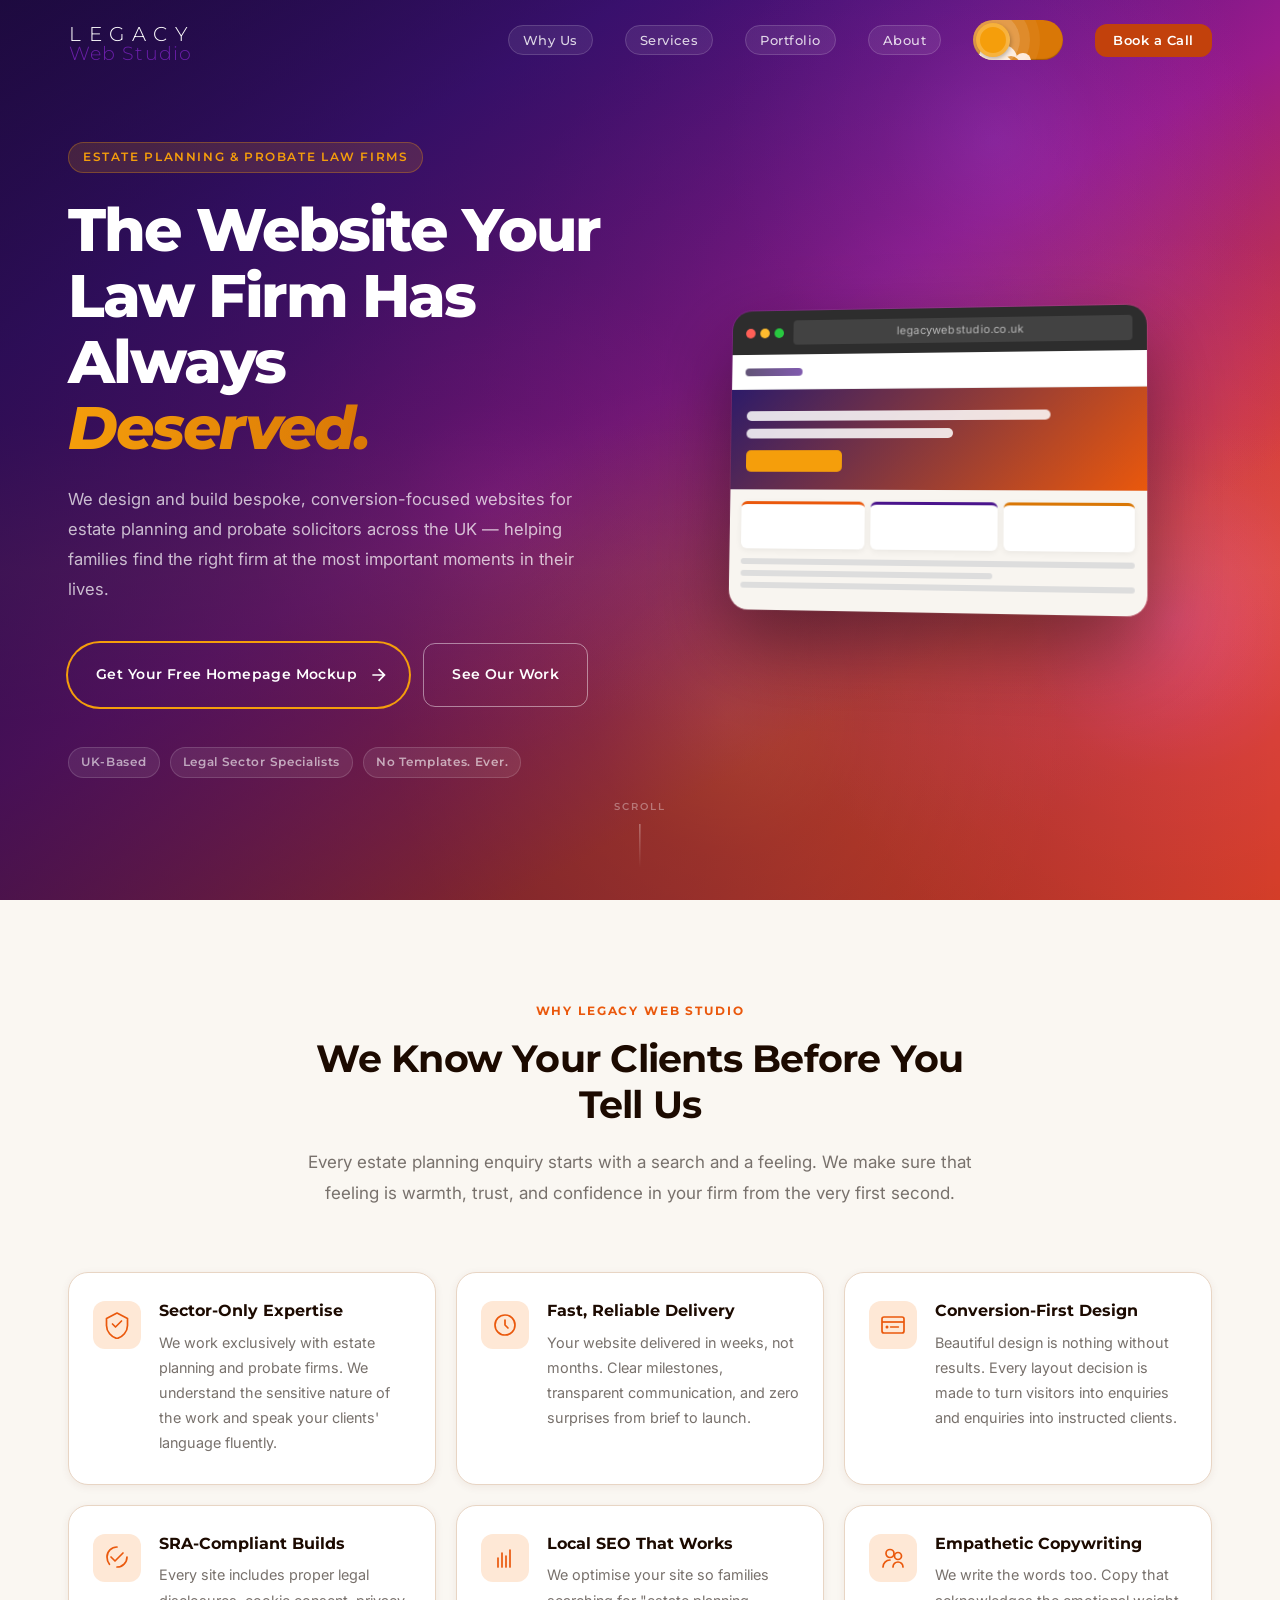
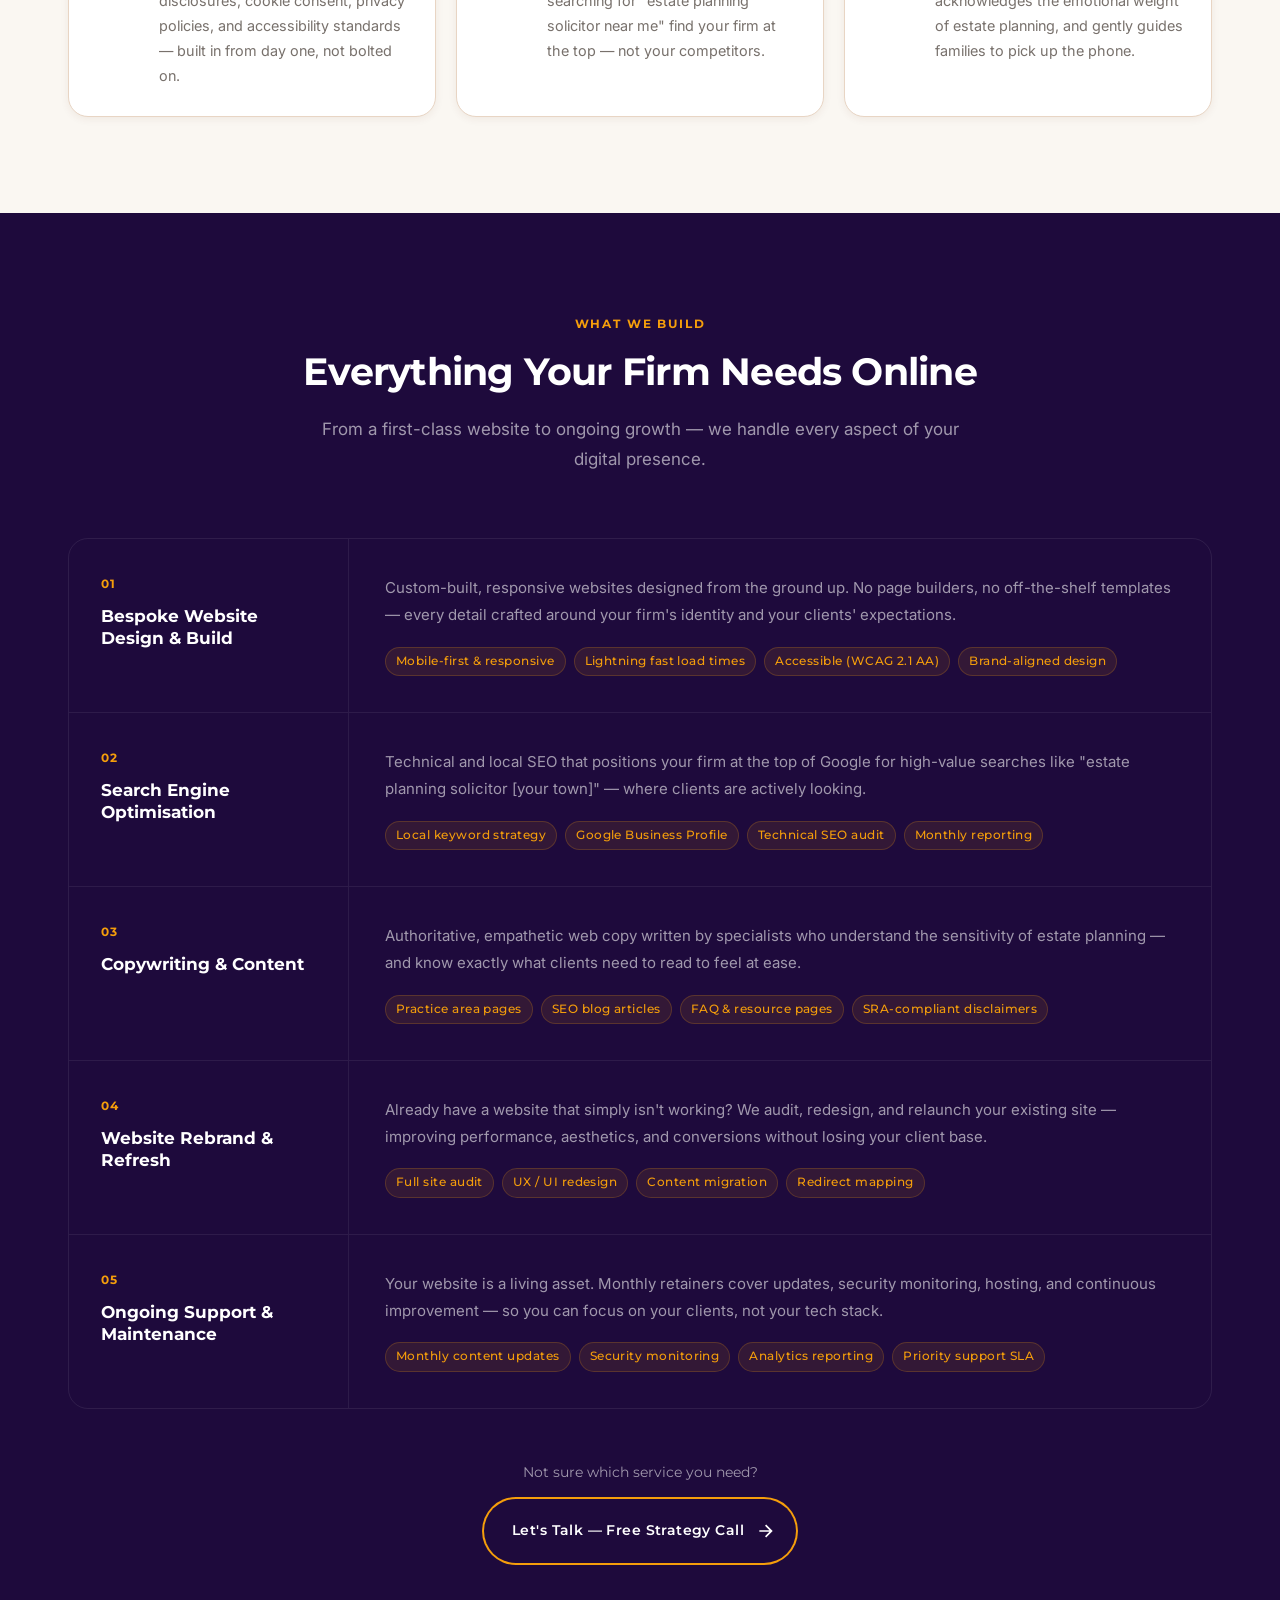
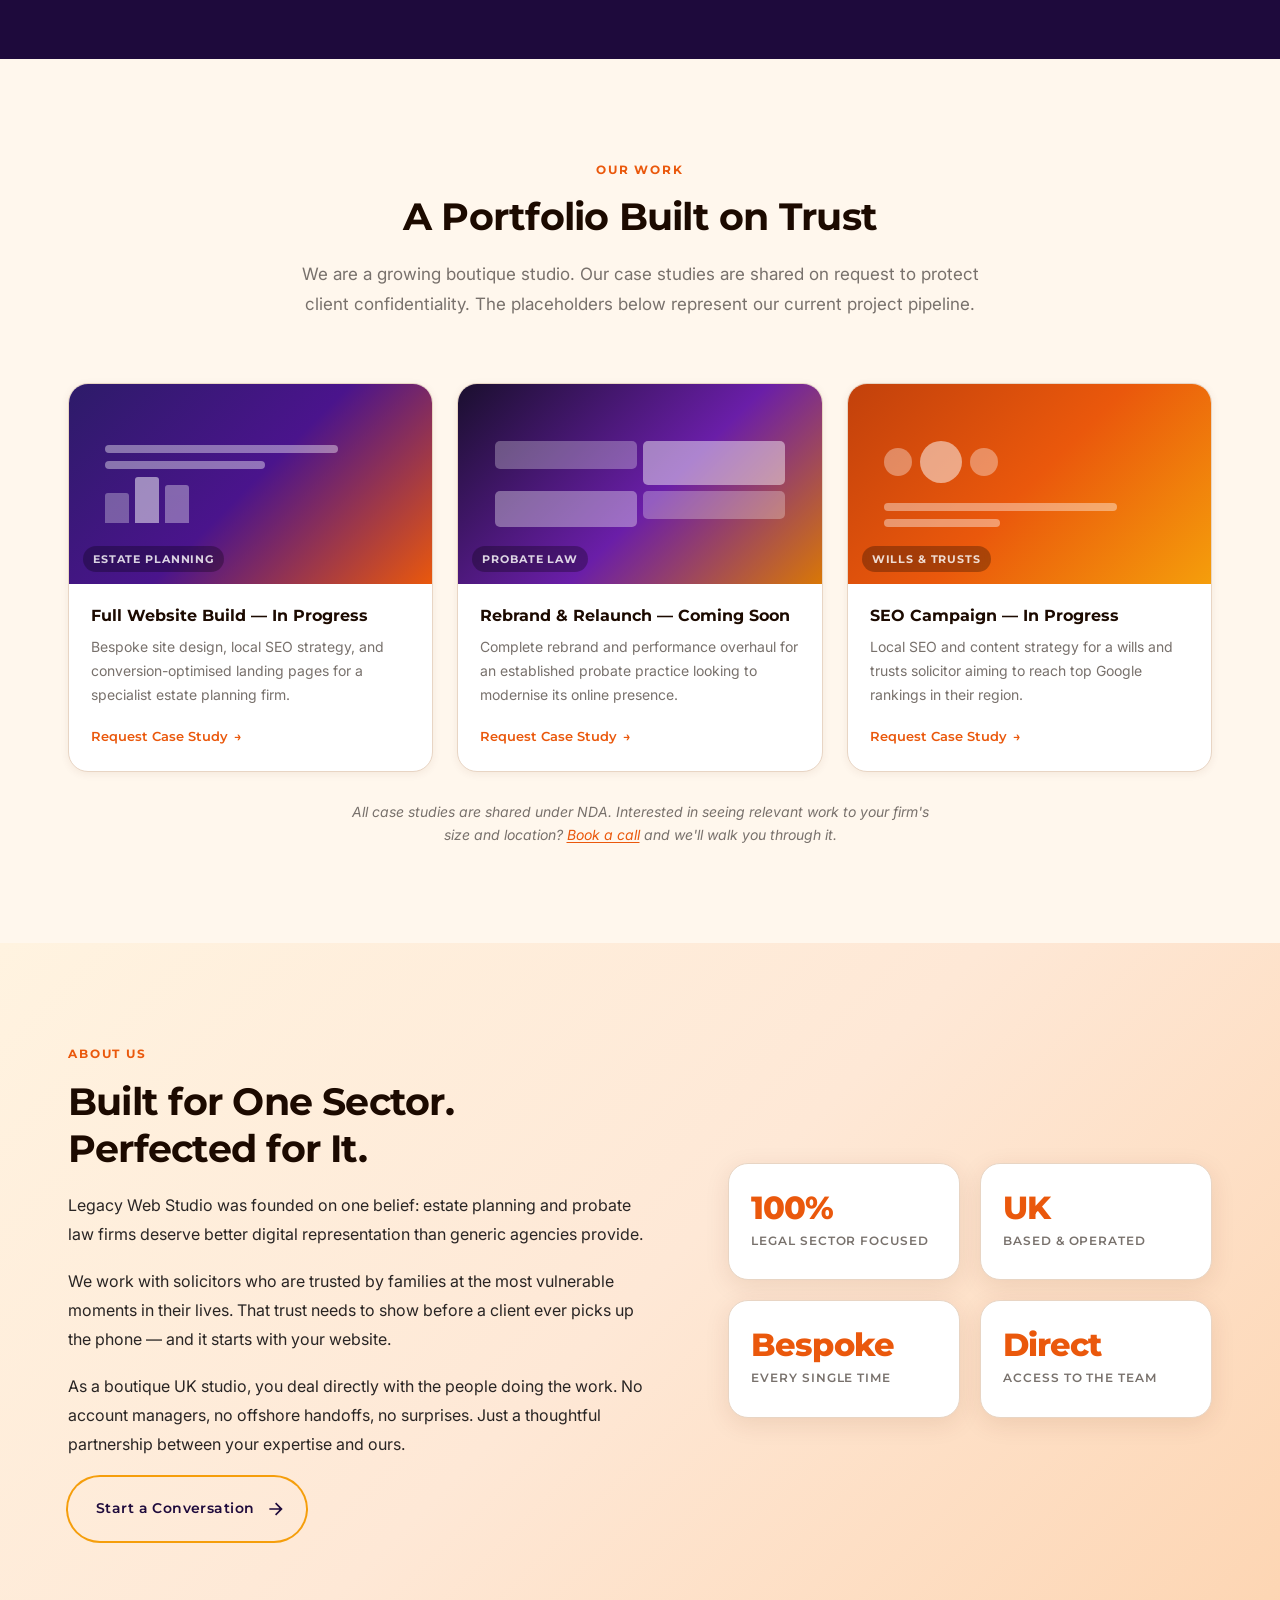
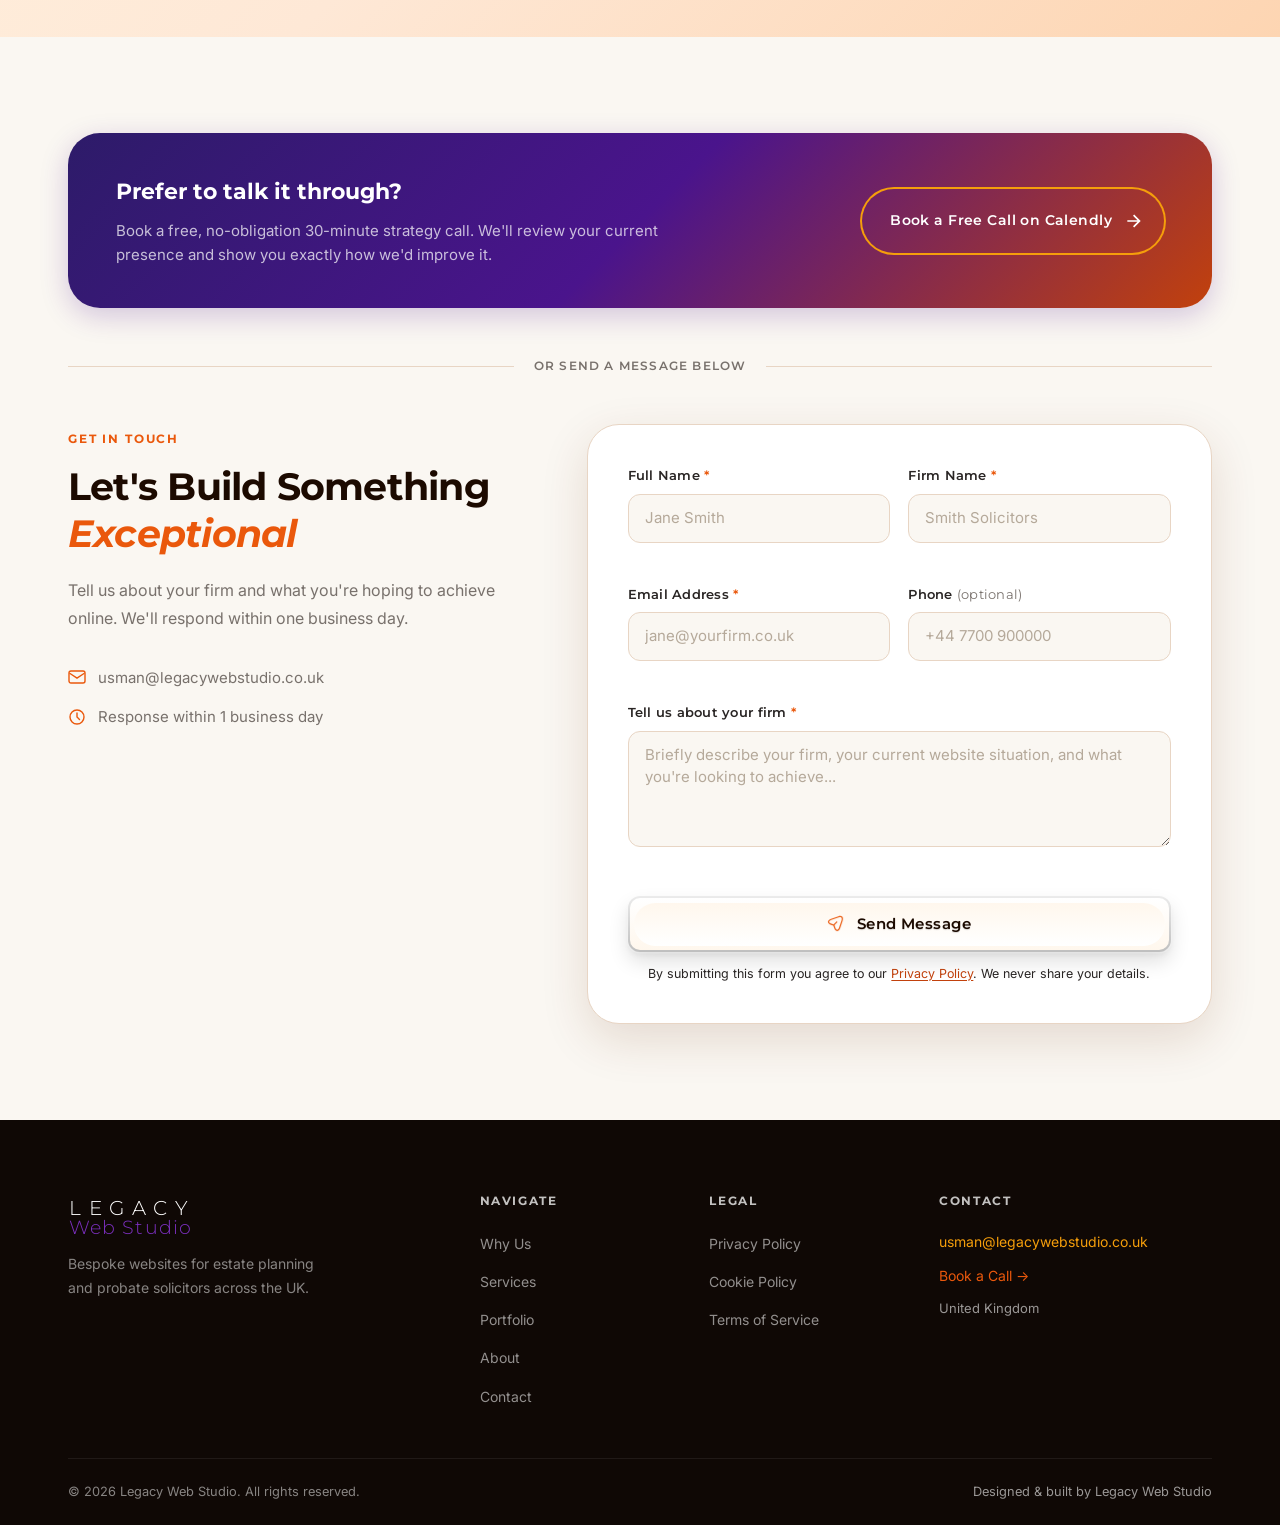
==== commit c13b7972: "fix: mobile menu background and centering Removed backdrop-filter from .nav-header.menu-open — it wa" ====
--- a/index.html
+++ b/index.html
@@ -24,7 +24,7 @@
   <link rel="preconnect" href="https://fonts.gstatic.com" crossorigin />
   <link rel="preload" href="https://fonts.googleapis.com/css2?family=Montserrat:wght@300;500;600;700;800&family=Inter:wght@400;500&display=swap" as="style" />
   <link href="https://fonts.googleapis.com/css2?family=Montserrat:wght@300;500;600;700;800&family=Inter:wght@400;500&display=swap" rel="stylesheet" />
-  <link rel="stylesheet" href="css/style.min.css?v=10" />
+  <link rel="stylesheet" href="css/style.min.css?v=11" />
   <link rel="icon" type="image/svg+xml" href="assets/images/favicon.svg" />
   <script>
     (function() {
@@ -686,6 +686,6 @@
     </div>
   </footer>
 
-  <script src="js/main.min.js?v=10" defer></script>
+  <script src="js/main.min.js?v=11" defer></script>
 </body>
 </html>
--- a/css/style.min.css
+++ b/css/style.min.css
@@ -1 +1 @@
-:root{--sunset-deep:#1E0A3C;--sunset-indigo:#2D1B69;--sunset-purple:#4A148C;--sunset-grape:#6A1EA8;--sunset-coral:#C2410C;--sunset-orange:#EA580C;--sunset-amber:#D97706;--sunset-gold:#F59E0B;--cream:#FAF7F2;--sand:#FFF7ED;--peach:#FEE8D6;--peach-deep:#FDD5B2;--text-dark:#1C0A00;--text-warm:#292524;--text-muted:#78716C;--text-light:rgba(255,255,255,0.88);--text-light-dim:rgba(255,255,255,0.58);--border-warm:#E8D5C4;--success:#15803D;--error:#DC2626;--font-heading:'Montserrat',sans-serif;--font-body:'Inter',sans-serif;--r-sm:6px;--r-md:12px;--r-lg:20px;--r-full:9999px;--sh-sm:0 2px 8px rgba(100,40,10,0.07);--sh-md:0 6px 24px rgba(100,40,10,0.10);--sh-lg:0 16px 48px rgba(100,40,10,0.14);--sh-coral:0 8px 32px rgba(194,65,12,0.28);--sh-purple:0 8px 28px rgba(74,20,140,0.22);--ease:cubic-bezier(0.4,0,0.2,1);--t:0.28s;--container:1200px;--py:96px;color-scheme:light}*,*::before,*::after{box-sizing:border-box;margin:0;padding:0}html{scroll-behavior:smooth;font-size:16px;-webkit-text-size-adjust:100%}body{font-family:var(--font-body);color:var(--text-warm);background:var(--cream);line-height:1.7;-webkit-font-smoothing:antialiased;-moz-osx-font-smoothing:grayscale;overflow-x:hidden}img,svg{display:block;max-width:100%}a{color:inherit;text-decoration:none;transition:color var(--t) var(--ease)}ul{list-style:none}button{cursor:pointer;border:none;background:none;font-family:inherit}.container{width:100%;max-width:var(--container);margin:0 auto;padding:0 28px}.section{padding:var(--py) 0}.section--deep{background:var(--sunset-deep);color:var(--text-light)}.section--warm-accent{background:linear-gradient(135deg,#FFF3E0 0%,#FEE8D6 50%,#FDD5B2 100%)}.section__header{text-align:center;max-width:680px;margin:0 auto 64px}.section__eyebrow{display:inline-block;font-family:var(--font-heading);font-size:0.72rem;font-weight:700;letter-spacing:0.16em;text-transform:uppercase;color:var(--sunset-orange);margin-bottom:14px}.section__eyebrow--warm{color:var(--sunset-gold)}.section__title{font-family:var(--font-heading);font-size:clamp(1.75rem,3vw,2.5rem);font-weight:700;line-height:1.22;color:var(--text-dark);margin-bottom:18px;letter-spacing:-0.02em}.section__title em{font-style:italic;font-weight:700;color:var(--sunset-orange)}.section__title--light{color:#fff}.section__desc{font-size:1.0625rem;color:var(--text-muted);line-height:1.78}.section__desc--light{color:var(--text-light-dim)}.section__header--light .section__title{color:#fff}.btn{display:inline-flex;align-items:center;justify-content:center;gap:8px;font-family:var(--font-heading);font-size:0.875rem;font-weight:600;letter-spacing:0.03em;padding:14px 28px;border-radius:var(--r-md);transition:all var(--t) var(--ease);white-space:nowrap;position:relative;cursor:pointer;text-decoration:none;--glow-x:50%;--glow-y:50%;--glow-opacity:0;overflow:hidden}.btn::after{content:'';position:absolute;inset:0;border-radius:inherit;pointer-events:none;background:radial-gradient(circle 80px at var(--glow-x) var(--glow-y),rgba(255,255,255,0.15),transparent 70%);opacity:var(--glow-opacity);transition:opacity 0.2s ease}.dark .btn::after{background:radial-gradient(circle 80px at var(--glow-x) var(--glow-y),rgba(45,212,191,0.12),transparent 70%)}.btn--warm{background:var(--sunset-orange);color:#fff;box-shadow:var(--sh-coral)}.btn--warm:hover{background:var(--sunset-coral);transform:translateY(-2px);box-shadow:0 14px 40px rgba(194,65,12,0.35);color:#fff}.btn--warm:active{transform:translateY(0)}.btn--outline-light{background:transparent;color:#fff;border:1.5px solid rgba(255,255,255,0.45)}.btn--outline-light:hover{border-color:#fff;background:rgba(255,255,255,0.1);color:#fff}.btn--lg{padding:16px 36px;font-size:0.9375rem}.btn--full{width:100%}.btn__spinner{display:none;width:16px;height:16px;border:2px solid rgba(255,255,255,0.3);border-top-color:#fff;border-radius:50%;animation:spin 0.7s linear infinite;flex-shrink:0}.btn--loading .btn__text{display:none}.btn--loading .btn__spinner{display:block}@keyframes spin{to{transform:rotate(360deg)}}.nav-header{position:fixed;top:0;left:0;right:0;z-index:900;padding:18px 0;transition:padding var(--t) var(--ease),background 0.4s var(--ease),box-shadow var(--t) var(--ease),color 0.4s var(--ease)}.nav-header.scrolled{padding:12px 0;background:rgba(250,247,242,0.97);backdrop-filter:blur(14px);-webkit-backdrop-filter:blur(14px);box-shadow:0 1px 0 var(--border-warm),0 4px 20px rgba(100,40,10,0.06)}.nav{display:flex;align-items:center;justify-content:space-between}.nav__logo-svg{height:44px;width:auto;display:block}.logo-legacy{fill:#ffffff;transition:fill var(--t) var(--ease)}.logo-sub{fill:#6A1EA8}.nav-header.scrolled .logo-legacy{fill:var(--text-dark)}.nav__links{display:flex;align-items:center;gap:32px}.nav__link{font-family:var(--font-heading);font-size:0.8125rem;font-weight:500;letter-spacing:0.04em;color:rgba(255,255,255,0.82);position:relative;text-decoration:none;transition:color var(--t) var(--ease)}.nav__link:not(.nav__link--cta):not(.nav__link--pill)::after{content:'';position:absolute;bottom:-3px;left:0;width:0;height:1.5px;background:var(--sunset-gold);transition:width var(--t) var(--ease)}.nav__link:not(.nav__link--cta):hover{color:#fff}.nav__link:not(.nav__link--cta):not(.nav__link--pill):hover::after{width:100%}.nav-header.scrolled .nav__link:not(.nav__link--cta){color:var(--text-warm)}.nav-header.scrolled .nav__link:not(.nav__link--cta):hover{color:var(--text-dark)}.nav-header.scrolled .nav__link:not(.nav__link--cta):not(.nav__link--pill)::after{background:var(--sunset-orange)}.nav__link--pill{background:rgba(255,255,255,0.08);border:1px solid rgba(255,255,255,0.15);border-radius:var(--r-full);padding:6px 14px;transition:color var(--t) var(--ease),background var(--t) var(--ease),border-color var(--t) var(--ease)}.nav__link--pill:hover{background:rgba(255,255,255,0.16);border-color:rgba(255,255,255,0.30);color:#fff}.nav-header.scrolled .nav__link--pill{background:rgba(100,40,10,0.06);border-color:rgba(100,40,10,0.14)}.nav-header.scrolled .nav__link--pill:hover{background:rgba(100,40,10,0.11);border-color:rgba(100,40,10,0.24);color:var(--text-dark)}.nav__link--cta{background:var(--sunset-coral);color:#fff !important;padding:9px 18px;border-radius:var(--r-md);font-weight:600;font-size:0.8rem}.nav__link--cta:hover{background:#A33A0A;color:#fff !important}.nav__hamburger{display:none;flex-direction:column;gap:5px;padding:4px;z-index:910;position:relative}.nav__hamburger span{display:block;width:24px;height:2px;background:#fff;border-radius:2px;transition:all var(--t) var(--ease)}.nav-header.scrolled .nav__hamburger span{background:var(--text-warm)}.nav__hamburger.open span:nth-child(1){transform:translateY(7px) rotate(45deg)}.nav__hamburger.open span:nth-child(2){opacity:0;transform:scaleX(0)}.nav__hamburger.open span:nth-child(3){transform:translateY(-7px) rotate(-45deg)}@media (max-width:860px){.nav__hamburger{display:flex}.nav__links{position:fixed;inset:0;flex-direction:column;justify-content:center;gap:28px;background:rgba(11,13,23,0.97);backdrop-filter:blur(16px);opacity:0;pointer-events:none;transition:opacity var(--t) var(--ease);z-index:899}.nav__links.open{opacity:1;pointer-events:auto}.nav__link{font-size:1.25rem;color:rgba(255,255,255,0.9) !important}.nav__link--cta{font-size:1rem}.nav__link:not(.nav__link--cta):not(.nav__link--pill)::after{background:var(--sunset-gold)}.nav__link--pill{background:none;border:none;border-radius:0;padding:0}.nav__link.nav__link--pill::after{content:'';position:absolute;bottom:-3px;left:0;width:0;height:1.5px;background:var(--sunset-gold);transition:width var(--t) var(--ease)}.nav__link.nav__link--pill:hover::after{width:100%}.nav-header.menu-open{background:rgba(11,13,23,0.97) !important;backdrop-filter:blur(16px);-webkit-backdrop-filter:blur(16px);box-shadow:none !important}.nav-header.menu-open .logo-legacy{fill:#ffffff !important}.nav-header.menu-open .logo-sub{fill:#6A1EA8 !important}.nav-header.menu-open .nav__hamburger span{background:#fff !important}}.nav__theme-toggle{display:flex;align-items:center}.theme-switch{--toggle-size:16px;--container-width:5.625em;--container-height:2.5em;--container-radius:6.25em;--container-light-bg:#D97706;--container-night-bg:#0B0D17;--circle-container-diameter:3.375em;--sun-moon-diameter:2.125em;--sun-bg:#F59E0B;--moon-bg:#C8D8FF;--spot-color:#959DB1;--circle-container-offset:calc((var(--circle-container-diameter) - var(--container-height)) / 2 * -1);--stars-color:#fff;--clouds-color:#FEE8D6;--back-clouds-color:#D97706;--toggle-transition:0.5s cubic-bezier(0,-0.02,0.4,1.25);--circle-transition:0.3s cubic-bezier(0,-0.02,0.35,1.17);font-size:var(--toggle-size);position:relative;display:inline-block;cursor:pointer;user-select:none;-webkit-tap-highlight-color:transparent}.theme-switch__checkbox{opacity:0;width:0;height:0;position:absolute;pointer-events:none}.theme-switch__container{width:var(--container-width);height:var(--container-height);background-color:var(--container-light-bg);border-radius:var(--container-radius);overflow:hidden;cursor:pointer;box-shadow:0em -0.0625em 0.0625em 0em rgba(0,0,0,0.25) inset;transition:background-color var(--toggle-transition);position:relative}.theme-switch__checkbox:checked ~ .theme-switch__container{background-color:var(--container-night-bg)}.theme-switch__circle-container{width:var(--circle-container-diameter);height:var(--circle-container-diameter);background-color:rgba(255,255,255,0.1);position:absolute;left:var(--circle-container-offset);top:var(--circle-container-offset);border-radius:50%;box-shadow:inset 0 0 0 3.375em rgba(255,255,255,0.1),inset 0 0 0 3.375em rgba(255,255,255,0.1),0 0 0 0.625em rgba(255,255,255,0.1),0 0 0 1.25em rgba(255,255,255,0.05);display:flex;align-items:center;justify-content:center;transition:left var(--circle-transition)}.theme-switch__checkbox:checked ~ .theme-switch__container .theme-switch__circle-container{left:calc(var(--container-width) - var(--circle-container-diameter) + var(--circle-container-offset) * -1)}.theme-switch__sun-moon-container{pointer-events:none;position:relative;z-index:2;width:var(--sun-moon-diameter);height:var(--sun-moon-diameter);margin:0 auto;border-radius:50%;background-color:var(--sun-bg);box-shadow:0.0625em 0.125em 0.25em rgba(0,0,0,0.26),inset 0 0 0 0.25em rgba(255,255,255,0.2);transition:background-color var(--toggle-transition);overflow:hidden}.theme-switch__checkbox:checked ~ .theme-switch__container .theme-switch__sun-moon-container{background-color:var(--moon-bg)}.theme-switch__moon{transform:translateX(100%);position:absolute;transition:transform 0.45s ease-in-out;width:100%;height:100%;background-color:var(--moon-bg);border-radius:50%;border:0.0625em solid var(--moon-bg);box-shadow:0.0625em 0.0625em 0.25em 0.25em rgba(254,247,254,0.1)}.theme-switch__checkbox:checked ~ .theme-switch__container .theme-switch__moon{transform:translateX(0)}.theme-switch__spot{position:absolute;top:0.75em;left:0.3125em;width:0.5em;height:0.5em;border-radius:50%;background-color:var(--spot-color);box-shadow:0 0.0625em 0.125em rgba(0,0,0,0.1) inset}.theme-switch__spot:nth-child(2){width:0.375em;height:0.375em;top:0.3125em;left:1.125em}.theme-switch__spot:nth-child(3){width:0.25em;height:0.25em;top:0.9375em;left:0.875em}.theme-switch__clouds{width:1.25em;height:1.25em;background-color:var(--clouds-color);border-radius:50%;position:absolute;bottom:-0.625em;left:0.375em;box-shadow:0.8125em 0.3125em 0 0em var(--clouds-color),-0.4375em 0.3125em 0 0.0625em var(--clouds-color),1.375em 0.3125em 0 -0.0625em var(--back-clouds-color),0.375em -0.125em 0 0.375em var(--clouds-color),0.875em -0.0625em 0 0.25em var(--clouds-color),2.125em 0.0625em 0 -0.125em var(--clouds-color);transition:var(--toggle-transition)}.theme-switch__checkbox:checked ~ .theme-switch__container .theme-switch__clouds{bottom:-1.625em}.theme-switch__stars-container{position:absolute;color:var(--stars-color);top:-100%;left:0.3125em;width:2.75em;height:auto;transition:var(--toggle-transition)}.theme-switch__checkbox:checked ~ .theme-switch__container .theme-switch__stars-container{top:0.0625em}@media (max-width:860px){.nav__theme-toggle{order:-1}}.hero{position:sticky;top:0;z-index:0;min-height:100svh;display:flex;align-items:center;overflow:hidden;background:var(--sunset-deep)}#hero-canvas{position:absolute;inset:0;width:100%;height:100%;z-index:0}.hero__overlay{position:absolute;inset:0;z-index:2;background:linear-gradient( to right,rgba(30,10,60,0.68) 0%,rgba(30,10,60,0.35) 55%,rgba(30,10,60,0.0) 100% );pointer-events:none}.hero__inner{position:relative;z-index:3;display:grid;grid-template-columns:55fr 45fr;gap:60px;align-items:center;padding-top:100px;padding-bottom:80px}.hero__text{max-width:600px}.hero__eyebrow{display:inline-block;font-family:var(--font-heading);font-size:0.72rem;font-weight:600;letter-spacing:0.14em;text-transform:uppercase;color:var(--sunset-gold);background:rgba(245,158,11,0.15);border:1px solid rgba(245,158,11,0.3);padding:5px 14px;border-radius:var(--r-full);margin-bottom:24px}.hero__headline{font-family:var(--font-heading);font-size:clamp(2.2rem,5vw,3.75rem);font-weight:800;line-height:1.1;color:#fff;letter-spacing:-0.035em;margin-bottom:24px}.hero__headline em{font-style:italic;font-weight:800;color:var(--sunset-gold);background:linear-gradient(90deg,var(--sunset-gold),var(--sunset-amber));-webkit-background-clip:text;-webkit-text-fill-color:transparent;background-clip:text}.hero__sub{font-size:clamp(0.9375rem,1.3vw,1.0625rem);color:rgba(255,255,255,0.72);line-height:1.8;max-width:520px;margin-bottom:38px}.hero__actions{display:flex;gap:14px;flex-wrap:wrap;margin-bottom:40px}.hero__trust{display:flex;gap:10px;flex-wrap:wrap}.hero__trust-pill{font-family:var(--font-heading);font-size:0.72rem;font-weight:600;letter-spacing:0.06em;color:rgba(255,255,255,0.6);background:rgba(255,255,255,0.08);border:1px solid rgba(255,255,255,0.14);padding:5px 12px;border-radius:var(--r-full)}.hero__mockup{width:100%;max-width:420px;border-radius:var(--r-lg);overflow:hidden;box-shadow:0 32px 80px rgba(0,0,0,0.4),0 0 0 1px rgba(255,255,255,0.08);transform:perspective(1200px) rotateY(-8deg) rotateX(3deg);transition:transform 0.6s var(--ease);animation:mockup-float 5s ease-in-out infinite;will-change:transform}.hero__mockup:hover{transform:perspective(1200px) rotateY(-4deg) rotateX(1deg)}@keyframes mockup-float{0%,100%{transform:perspective(1200px) rotateY(-8deg) rotateX(3deg) translateY(0)}50%{transform:perspective(1200px) rotateY(-8deg) rotateX(3deg) translateY(-10px)}}.mockup__chrome{background:#2D2D2D;padding:10px 14px;display:flex;align-items:center;gap:10px}.mockup__dots{display:flex;gap:5px}.dot{width:10px;height:10px;border-radius:50%}.dot--red{background:#FF5F57}.dot--amber{background:#FEBC2E}.dot--green{background:#28C840}.mockup__url-bar{flex:1;background:rgba(255,255,255,0.1);border-radius:4px;font-size:0.7rem;color:rgba(255,255,255,0.62);padding:3px 10px;font-family:var(--font-body);letter-spacing:0.02em;text-align:center}.mockup__screen{background:#F8F5F0;padding:0;min-height:260px}.mockup__nav-strip{height:36px;background:#fff;border-bottom:1px solid #EEE;display:flex;align-items:center;padding:0 14px;gap:6px}.mockup__nav-strip::before{content:'';width:60px;height:8px;background:linear-gradient(90deg,var(--sunset-deep),var(--sunset-purple));border-radius:4px;opacity:0.7}.mockup__hero-stripe{background:linear-gradient(135deg,var(--sunset-indigo) 0%,var(--sunset-orange) 100%);padding:22px 16px 18px;display:flex;flex-direction:column;gap:8px}.mockup__headline-line{height:10px;background:rgba(255,255,255,0.85);border-radius:5px}.mockup__headline-line--wide{width:80%}.mockup__headline-line--medium{width:55%}.mockup__cta-pill{margin-top:4px;width:100px;height:22px;background:var(--sunset-gold);border-radius:5px}.mockup__cards-row{display:grid;grid-template-columns:repeat(3,1fr);gap:6px;padding:12px 12px 0}.mockup__card{height:48px;background:#fff;border-radius:6px;box-shadow:0 2px 6px rgba(0,0,0,0.06);border-top:3px solid}.mockup__card:nth-child(1){border-color:var(--sunset-orange)}.mockup__card:nth-child(2){border-color:var(--sunset-purple)}.mockup__card:nth-child(3){border-color:var(--sunset-amber)}.mockup__text-rows{padding:10px 12px 16px;display:flex;flex-direction:column;gap:6px}.mockup__text-line{height:6px;background:#DDD;border-radius:3px}.mockup__text-line--short{width:65%}.hero__scroll-hint{position:absolute;bottom:32px;left:50%;transform:translateX(-50%);z-index:3;display:flex;flex-direction:column;align-items:center;gap:8px}.hero__scroll-label{font-family:var(--font-heading);font-size:0.65rem;font-weight:600;letter-spacing:0.18em;text-transform:uppercase;color:rgba(255,255,255,0.35)}.hero__scroll-line{width:1.5px;height:44px;background:linear-gradient(to bottom,rgba(255,255,255,0.5),transparent);animation:scroll-drop 2s ease-in-out infinite}@keyframes scroll-drop{0%,100%{opacity:0.5;transform:scaleY(1)}50%{opacity:1;transform:scaleY(1.2)}}.why-us{background:var(--cream);position:relative;z-index:1}.why-us__grid{display:grid;grid-template-columns:repeat(3,1fr);gap:20px}.why-card{display:flex;gap:18px;background:#fff;border:1px solid var(--border-warm);border-radius:var(--r-lg);padding:28px 24px;box-shadow:var(--sh-sm);transition:box-shadow var(--t) var(--ease),transform var(--t) var(--ease),border-color var(--t) var(--ease)}.why-card:hover{box-shadow:var(--sh-lg);transform:translateY(-4px);border-color:var(--peach-deep)}.why-card__icon-wrap{flex-shrink:0;width:48px;height:48px;display:flex;align-items:center;justify-content:center;background:var(--peach);border-radius:var(--r-md);color:var(--sunset-orange)}.why-card__body{flex:1}.why-card__title{font-family:var(--font-heading);font-size:1rem;font-weight:700;color:var(--text-dark);margin-bottom:8px;line-height:1.3}.why-card__desc{font-size:0.9rem;color:var(--text-muted);line-height:1.75}.services__list{display:flex;flex-direction:column;gap:0;border:1px solid rgba(255,255,255,0.08);border-radius:var(--r-lg);overflow:hidden;margin-bottom:52px}.service-item{display:grid;grid-template-columns:280px 1fr;gap:0;border-bottom:1px solid rgba(255,255,255,0.07);transition:background var(--t) var(--ease)}.service-item:last-child{border-bottom:none}.service-item:hover{background:rgba(234,88,12,0.07)}.dark .service-item:hover{background:rgba(45,212,191,0.05)}.service-item__left{padding:36px 32px;border-right:1px solid rgba(255,255,255,0.07);display:flex;flex-direction:column;gap:10px}.service-item__num{font-family:var(--font-heading);font-size:0.72rem;font-weight:700;letter-spacing:0.12em;color:var(--sunset-gold)}.service-item__title{font-family:var(--font-heading);font-size:1.0625rem;font-weight:700;color:#fff;line-height:1.3}.service-item__right{padding:36px 36px}.service-item__desc{font-size:0.9375rem;color:var(--text-light-dim);line-height:1.78;margin-bottom:18px}.service-item__tags{display:flex;flex-wrap:wrap;gap:8px}.service-item__tags li{font-family:var(--font-heading);font-size:0.72rem;font-weight:500;letter-spacing:0.04em;color:var(--sunset-gold);background:rgba(245,158,11,0.1);border:1px solid rgba(245,158,11,0.2);padding:4px 10px;border-radius:var(--r-full)}.services__cta{text-align:center;display:flex;flex-direction:column;align-items:center;gap:14px}.services__cta-text{font-family:var(--font-heading);font-size:0.875rem;color:var(--text-light-dim)}.portfolio{background:var(--sand);position:relative;z-index:1}.portfolio__grid{display:grid;grid-template-columns:repeat(3,1fr);gap:24px;margin-bottom:28px}.portfolio-card{background:#fff;border:1px solid var(--border-warm);border-radius:var(--r-lg);overflow:hidden;box-shadow:var(--sh-sm);transition:box-shadow var(--t) var(--ease),transform var(--t) var(--ease)}.portfolio-card:hover{box-shadow:var(--sh-lg);transform:translateY(-6px)}.portfolio-card__visual{height:200px;position:relative;display:flex;align-items:center;justify-content:center;overflow:hidden}.portfolio-card__visual--a{background:linear-gradient(135deg,var(--sunset-indigo) 0%,var(--sunset-purple) 50%,var(--sunset-orange) 100%)}.portfolio-card__visual--b{background:linear-gradient(135deg,#1a0f2e 0%,var(--sunset-grape) 55%,var(--sunset-amber) 100%)}.portfolio-card__visual--c{background:linear-gradient(135deg,var(--sunset-coral) 0%,var(--sunset-orange) 50%,var(--sunset-gold) 100%)}.portfolio-card__visual-inner{width:80%;display:flex;flex-direction:column;gap:8px;align-items:flex-start}.pv-line{height:8px;background:rgba(255,255,255,0.4);border-radius:4px;width:100%}.pv-line--wide{width:80%}.pv-line--med{width:55%}.pv-line--narrow{width:40%}.pv-bar-row{display:flex;gap:6px;align-items:flex-end}.pv-bar{width:24px;height:30px;background:rgba(255,255,255,0.3);border-radius:3px 3px 0 0}.pv-bar--tall{height:46px;background:rgba(255,255,255,0.5)}.pv-bar--mid{height:38px;background:rgba(255,255,255,0.35)}.pv-grid{display:grid;grid-template-columns:1fr 1fr;gap:6px;width:100%}.pv-cell{height:28px;background:rgba(255,255,255,0.28);border-radius:5px}.pv-cell--tall{height:44px;background:rgba(255,255,255,0.45)}.pv-cell--mid{height:36px;background:rgba(255,255,255,0.35)}.pv-circle-row{display:flex;gap:8px;align-items:center}.pv-circle{width:28px;height:28px;border-radius:50%;background:rgba(255,255,255,0.35)}.pv-circle--lg{width:42px;height:42px;background:rgba(255,255,255,0.5)}.portfolio-card__tag{position:absolute;bottom:12px;left:14px;font-family:var(--font-heading);font-size:0.68rem;font-weight:700;letter-spacing:0.08em;text-transform:uppercase;color:rgba(255,255,255,0.82);background:rgba(0,0,0,0.28);backdrop-filter:blur(4px);padding:4px 10px;border-radius:var(--r-full)}.portfolio-card__body{padding:22px}.portfolio-card__title{font-family:var(--font-heading);font-size:1rem;font-weight:700;color:var(--text-dark);margin-bottom:8px;line-height:1.3}.portfolio-card__desc{font-size:0.875rem;color:var(--text-muted);line-height:1.72;margin-bottom:14px}.portfolio-card__cta{display:inline-flex;align-items:center;gap:6px;font-family:var(--font-heading);font-size:0.8125rem;font-weight:600;color:var(--sunset-orange);transition:gap var(--t) var(--ease),color var(--t) var(--ease)}.portfolio-card__cta:hover{gap:10px;color:var(--sunset-coral)}.portfolio__note{text-align:center;font-size:0.875rem;color:var(--text-muted);font-style:italic;max-width:600px;margin:0 auto}.portfolio__note a{color:var(--sunset-orange);text-decoration:underline;text-underline-offset:2px}.about__inner{display:grid;grid-template-columns:1.2fr 1fr;gap:80px;align-items:center}.about__content .section__eyebrow,.about__content .section__title{text-align:left}.about__text{font-size:1rem;color:var(--text-warm);line-height:1.82;margin-bottom:18px}.about__stats{display:grid;grid-template-columns:1fr 1fr;gap:20px}.about__stat{background:#fff;border:1px solid var(--border-warm);border-radius:var(--r-lg);padding:28px 22px;box-shadow:var(--sh-md);transition:transform var(--t) var(--ease),box-shadow var(--t) var(--ease)}.about__stat:hover{transform:translateY(-4px);box-shadow:var(--sh-lg)}.about__stat-num{display:block;font-family:var(--font-heading);font-size:2rem;font-weight:800;color:var(--sunset-orange);line-height:1;margin-bottom:8px;letter-spacing:-0.03em}.about__stat-label{display:block;font-family:var(--font-heading);font-size:0.72rem;font-weight:600;letter-spacing:0.08em;text-transform:uppercase;color:var(--text-muted)}.contact{background:var(--cream);position:relative;z-index:1}.contact__calendly-banner{display:flex;align-items:center;justify-content:space-between;gap:32px;background:linear-gradient(135deg,var(--sunset-indigo) 0%,var(--sunset-purple) 50%,var(--sunset-coral) 100%);border-radius:32px;padding:40px 48px;margin-bottom:48px;box-shadow:var(--sh-purple)}.contact__calendly-text{flex:1}.contact__calendly-heading{font-family:var(--font-heading);font-size:1.375rem;font-weight:700;color:#fff;margin-bottom:8px}.contact__calendly-sub{font-size:0.9375rem;color:rgba(255,255,255,0.72);line-height:1.65;max-width:560px}.contact__divider{display:flex;align-items:center;gap:20px;margin-bottom:48px}.contact__divider::before,.contact__divider::after{content:'';flex:1;height:1px;background:var(--border-warm)}.contact__divider span{font-family:var(--font-heading);font-size:0.75rem;font-weight:600;letter-spacing:0.1em;text-transform:uppercase;color:var(--text-muted);white-space:nowrap}.contact__grid{display:grid;grid-template-columns:1fr 1.4fr;gap:72px;align-items:start}.contact__info .section__eyebrow,.contact__info .section__title{text-align:left}.contact__desc{font-size:1rem;color:var(--text-muted);line-height:1.78;margin-bottom:32px}.contact__detail-list{display:flex;flex-direction:column;gap:14px}.contact__detail{display:flex;align-items:center;gap:12px;font-size:0.9375rem;color:var(--text-muted)}.contact__detail svg{color:var(--sunset-orange);flex-shrink:0}.contact__detail a:hover{color:var(--sunset-orange)}.contact__form{background:#fff;border:1px solid var(--border-warm);border-radius:32px;padding:40px;box-shadow:var(--sh-lg)}.form__row{display:grid;grid-template-columns:1fr 1fr;gap:18px}.form__group{margin-bottom:20px}.form__label{display:block;font-family:var(--font-heading);font-size:0.8rem;font-weight:600;letter-spacing:0.02em;color:var(--text-warm);margin-bottom:7px}.form__req{color:var(--sunset-orange)}.form__optional{font-weight:400;color:var(--text-muted)}.form__input,.form__textarea{width:100%;padding:12px 16px;font-family:var(--font-body);font-size:0.9375rem;color:var(--text-dark);background:var(--cream);border:1.5px solid var(--border-warm);border-radius:var(--r-md);outline:none;transition:border-color var(--t) var(--ease),box-shadow var(--t) var(--ease),background var(--t) var(--ease);line-height:1.5;-webkit-appearance:none}.form__input::placeholder,.form__textarea::placeholder{color:#B5A99A}.form__input:focus,.form__textarea:focus{border-color:var(--sunset-orange);background:#fff;box-shadow:0 0 0 3px rgba(234,88,12,0.1)}.form__input.error,.form__textarea.error{border-color:var(--error);box-shadow:0 0 0 3px rgba(220,38,38,0.08)}.form__input:focus-visible,.form__textarea:focus-visible{outline:none}.form__textarea{resize:vertical;min-height:108px}.form__error{display:block;font-size:0.78rem;color:var(--error);margin-top:5px;min-height:16px}.form__privacy{font-size:0.78rem;color:var(--text-warm);text-align:center;margin-top:12px;line-height:1.55}.form__privacy a{color:var(--sunset-coral);text-decoration:underline;text-underline-offset:2px}.form__success{display:none;margin-top:14px;padding:14px 18px;background:#ECFDF5;border:1px solid #A7F3D0;border-radius:var(--r-md);font-size:0.9rem;color:var(--success);text-align:center}.form__success.visible{display:block}.footer{background:#0F0805;color:rgba(255,255,255,0.55);padding:72px 0 0;position:relative;z-index:1}.footer__grid{display:grid;grid-template-columns:2fr 1fr 1fr 1.5fr;gap:48px;padding-bottom:48px;border-bottom:1px solid rgba(255,255,255,0.07)}.footer__logo-svg{height:44px;width:auto;display:block;margin-bottom:16px}.footer__tagline{font-size:0.875rem;color:rgba(255,255,255,0.50);line-height:1.72;max-width:270px}.footer__heading{font-family:var(--font-heading);font-size:0.72rem;font-weight:700;letter-spacing:0.14em;text-transform:uppercase;color:rgba(255,255,255,0.75);margin-bottom:18px}.footer__links{display:flex;flex-direction:column;gap:11px}.footer__links a{font-size:0.875rem;color:rgba(255,255,255,0.55);transition:color var(--t) var(--ease)}.footer__links a:hover{color:rgba(255,255,255,0.88)}.footer__email,.footer__calendly{display:block;font-size:0.875rem;margin-bottom:10px;transition:color var(--t) var(--ease)}.footer__email{color:var(--sunset-gold);word-break:break-all}.footer__email:hover{color:#FFC93C}.footer__calendly{color:var(--sunset-orange)}.footer__calendly:hover{color:#FF7A40}.footer__location{font-size:0.8125rem;color:rgba(255,255,255,0.58);margin-top:6px}.footer__bottom{display:flex;justify-content:space-between;align-items:center;padding:22px 0;font-size:0.8rem;color:rgba(255,255,255,0.50)}.footer__made{color:rgba(255,255,255,0.58)}.fade-in{opacity:0;transform:translateY(20px);transition:opacity 0.65s var(--ease),transform 0.65s var(--ease)}.fade-in.in-view{opacity:1;transform:none}.stagger-in > *{opacity:0;transform:translateY(20px);transition:opacity 0.55s var(--ease),transform 0.55s var(--ease)}.stagger-in.in-view > *:nth-child(1){opacity:1;transform:none;transition-delay:0.04s}.stagger-in.in-view > *:nth-child(2){opacity:1;transform:none;transition-delay:0.10s}.stagger-in.in-view > *:nth-child(3){opacity:1;transform:none;transition-delay:0.16s}.stagger-in.in-view > *:nth-child(4){opacity:1;transform:none;transition-delay:0.22s}.stagger-in.in-view > *:nth-child(5){opacity:1;transform:none;transition-delay:0.28s}.stagger-in.in-view > *:nth-child(6){opacity:1;transform:none;transition-delay:0.34s}.stagger-in.in-view > *:nth-child(7){opacity:1;transform:none;transition-delay:0.40s}.stagger-in.in-view > *:nth-child(8){opacity:1;transform:none;transition-delay:0.46s}.skip-link{position:absolute;top:-100%;left:16px;z-index:999;padding:12px 20px;font-family:var(--font-heading);font-size:0.875rem;font-weight:600;color:#fff;background:var(--sunset-orange);border-radius:var(--r-md);text-decoration:none;transition:top var(--t) var(--ease)}.skip-link:focus{top:12px}:focus-visible{outline:2.5px solid var(--sunset-orange);outline-offset:3px;border-radius:var(--r-sm)}@media (max-width:1100px){.why-us__grid{grid-template-columns:repeat(2,1fr)}.footer__grid{grid-template-columns:repeat(2,1fr)}}@media (max-width:960px){:root{--py:72px}.hero{position:relative}.hero__inner{grid-template-columns:1fr;padding-top:110px;padding-bottom:60px}.hero__mockup{display:block;transform:scale(0.72);transform-origin:top center;animation:none;margin:-20px auto 0;margin-bottom:-100px}.hero__mockup:hover{transform:scale(0.72)}.hero__text{max-width:100%;text-align:left}.service-item{grid-template-columns:1fr}.service-item__left{border-right:none;border-bottom:1px solid rgba(255,255,255,0.07);padding:24px 24px 16px;flex-direction:row;align-items:center;gap:16px}.service-item__right{padding:20px 24px 28px}.portfolio__grid{grid-template-columns:repeat(2,1fr)}.about__inner{grid-template-columns:1fr;gap:48px}.contact__calendly-banner{flex-direction:column;text-align:center;padding:32px 28px}.contact__grid{grid-template-columns:1fr;gap:48px}}@media (max-width:700px){:root{--py:60px}.why-us__grid{grid-template-columns:1fr}.portfolio__grid{grid-template-columns:1fr}.about__stats{grid-template-columns:1fr 1fr}.form__row{grid-template-columns:1fr}.contact__form{padding:24px 18px;border-radius:20px}.hero__actions{flex-direction:column}.hero__actions .btn{width:100%;justify-content:center}.section__header{margin-bottom:44px}.footer__grid{grid-template-columns:1fr;gap:28px}.footer__bottom{flex-direction:column;gap:6px;text-align:center}}@media (max-width:400px){.container{padding:0 16px}.hero__headline{font-size:clamp(1.9rem,8vw,3rem)}}.dark{--cream:#0B0D17;--sand:#111827;--peach:#1A1F2E;--peach-deep:#252A3A;--text-dark:#F1F5F9;--text-warm:#E2E8F0;--text-muted:#94A3B8;--text-light:rgba(241,245,249,0.88);--text-light-dim:rgba(241,245,249,0.58);--border-warm:rgba(255,255,255,0.08);--sunset-deep:#0B0D17;--sunset-indigo:#1A1F2E;--sunset-purple:#8B5CF6;--sunset-grape:#A78BFA;--sunset-coral:#2DD4BF;--sunset-orange:#2DD4BF;--sunset-amber:#34D399;--sunset-gold:#5EEAD4;--sh-sm:0 2px 8px rgba(0,0,0,0.3);--sh-md:0 6px 24px rgba(0,0,0,0.4);--sh-lg:0 16px 48px rgba(0,0,0,0.5);--sh-coral:0 8px 32px rgba(45,212,191,0.2);--sh-purple:0 8px 28px rgba(139,92,246,0.2);--success:#34D399;--error:#F87171;color-scheme:dark}.dark .nav-header.scrolled{background:rgba(11,13,23,0.95);box-shadow:0 1px 0 rgba(255,255,255,0.06),0 4px 20px rgba(0,0,0,0.3)}.dark .nav-header.scrolled .nav__hamburger span{background:#E2E8F0}.dark .nav-header.scrolled .logo-legacy{fill:#F1F5F9}.dark .logo-sub{fill:#A78BFA}.dark .nav-header.menu-open .logo-sub{fill:#A78BFA !important}.dark .hero__overlay{background:linear-gradient( to right,rgba(11,13,23,0.7) 0%,rgba(11,13,23,0.35) 55%,rgba(11,13,23,0.0) 100% )}.dark .why-card{background:#152238;border-color:rgba(45,212,191,0.06)}.dark .why-card:hover{border-color:rgba(45,212,191,0.2)}.dark .why-card__icon-wrap{background:rgba(45,212,191,0.1);color:#2DD4BF}.dark .service-item__tags li{color:#5EEAD4;background:rgba(94,234,212,0.1);border-color:rgba(94,234,212,0.2)}.dark .portfolio-card{background:#162640;border-color:rgba(139,92,246,0.06)}.dark .portfolio-card__tag{background:rgba(0,0,0,0.5)}.dark .about__stat{background:#142035;border-color:rgba(94,234,212,0.06)}.dark .contact__form{background:#131C2E;border-color:rgba(255,255,255,0.06)}.dark .form__input,.dark .form__textarea{background:#0B0D17;border-color:rgba(255,255,255,0.1);color:#F1F5F9}.dark .form__input::placeholder,.dark .form__textarea::placeholder{color:#64748B}.dark .form__input:focus,.dark .form__textarea:focus{border-color:#2DD4BF;background:#111827;box-shadow:0 0 0 3px rgba(45,212,191,0.1)}.dark .form__success{background:rgba(52,211,153,0.1);border-color:rgba(52,211,153,0.3);color:#34D399}.dark .footer{background:#050810}.dark .footer__logo-svg text:first-child{fill:#F1F5F9 !important}.dark .footer__logo-svg text:last-child{fill:#A78BFA !important}.dark .btn--warm{background:#2DD4BF;color:#0B0D17;box-shadow:0 8px 32px rgba(45,212,191,0.25)}.dark .btn--warm:hover{background:#5EEAD4;color:#0B0D17;box-shadow:0 14px 40px rgba(45,212,191,0.35)}.dark .btn--outline-light{border-color:rgba(255,255,255,0.3)}.dark .btn--outline-light:hover{border-color:#5EEAD4;background:rgba(45,212,191,0.1);color:#5EEAD4}.dark .nav__link--cta{background:#2DD4BF;color:#0B0D17 !important}.dark .nav__link--cta:hover{background:#5EEAD4;color:#0B0D17 !important}.dark .skip-link{background:#2DD4BF;color:#0B0D17}.dark .privacy-toc{background:#1E2235;border-color:rgba(255,255,255,0.06)}.dark .privacy-contact-box{background:#1A1F2E;border-color:rgba(255,255,255,0.06);border-left-color:#2DD4BF}.dark .privacy-contact-box p{color:#E2E8F0 !important}.dark .privacy-table th{background:#1A1F2E;color:#F1F5F9;border-bottom-color:rgba(255,255,255,0.1)}.dark .privacy-table td{border-bottom-color:rgba(255,255,255,0.06);color:#94A3B8}.dark .privacy-table tr:nth-child(even) td{background:rgba(255,255,255,0.02)}.dark .hero{background:#050816}.dark .hero__eyebrow{color:#5EEAD4;background:rgba(94,234,212,0.12);border-color:rgba(94,234,212,0.25)}.dark .why-us{background:#0D1B2A}.dark .section--deep{background:#0A1628;color:var(--text-light)}.dark .portfolio{background:#121D2E}.dark .section--warm-accent{background:#0F1A2D}.dark .contact{background:#0B0D17}.dark .contact__calendly-banner{background:linear-gradient(135deg,#0D1B2A 0%,#162640 50%,rgba(45,212,191,0.12) 100%);border:1px solid rgba(45,212,191,0.1);box-shadow:0 8px 32px rgba(0,0,0,0.4),0 0 60px rgba(45,212,191,0.04)}.why-us,.services,.portfolio,.about,.contact{position:relative;overflow:hidden;z-index:1}.ambient-section-canvas{position:absolute;inset:0;width:100%;height:100%;z-index:0;pointer-events:none}.hero .ambient-section-canvas{z-index:1}.why-us > .container,.portfolio > .container,.about > .container,.contact > .container{position:relative;z-index:1}.services > .container{position:relative;z-index:2}.theme-ring{position:fixed;z-index:9999;pointer-events:none;width:16px;height:16px;border-radius:50%;background:transparent;transform:translate(-50%,-50%) scale(0);opacity:1;animation:themeRingPulse 0.5s cubic-bezier(0.22,0.61,0.36,1) forwards}.theme-ring--dark{box-shadow:0 0 8px 4px rgba(45,212,191,0.3),0 0 24px 8px rgba(45,212,191,0.15),0 0 60px 20px rgba(11,13,23,0.12)}.theme-ring--light{box-shadow:0 0 8px 4px rgba(245,158,11,0.35),0 0 24px 8px rgba(245,158,11,0.18),0 0 60px 20px rgba(250,247,242,0.15)}@keyframes themeRingPulse{0%{transform:translate(-50%,-50%) scale(0);opacity:0.9}40%{opacity:0.6}100%{transform:translate(-50%,-50%) scale(350);opacity:0}}.btn-send{--send-primary:var(--sunset-orange);--send-bg-1:#fff;--send-bg-2:var(--sand);--send-radius:var(--r-md);cursor:pointer;border-radius:var(--send-radius);text-shadow:0 1px 1px rgba(0,0,0,0.15);border:none;box-shadow:0 0.5px 0.5px 1px rgba(255,255,255,0.2),0 10px 20px rgba(0,0,0,0.12),0 4px 5px 0 rgba(0,0,0,0.04);display:flex;align-items:center;justify-content:center;position:relative;transition:all 0.3s ease;width:100%;padding:20px;height:56px;font-family:var(--font-heading);font-size:0.9375rem;font-weight:600;color:var(--text-dark);letter-spacing:0.03em}.btn-send:hover{transform:scale(1.02);box-shadow:0 0 1px 2px rgba(255,255,255,0.3),0 15px 30px rgba(0,0,0,0.18),0 10px 3px -3px rgba(0,0,0,0.04)}.btn-send:active{transform:scale(1);box-shadow:0 0 1px 2px rgba(255,255,255,0.3),0 10px 3px -3px rgba(0,0,0,0.15)}.btn-send::after{content:"";position:absolute;inset:0;border-radius:var(--send-radius);border:2.5px solid transparent;background:linear-gradient(var(--send-bg-1),var(--send-bg-2)) padding-box,linear-gradient(to bottom,rgba(0,0,0,0.08),rgba(0,0,0,0.25)) border-box;z-index:0;transition:all 0.4s ease}.btn-send:hover::after{transform:scale(1.05,1.1);box-shadow:inset 0 -1px 3px 0 rgba(255,255,255,1);border-color:transparent}.btn-send::before{content:"";inset:7px 6px 6px 6px;position:absolute;background:linear-gradient(to top,var(--send-bg-1),var(--send-bg-2));border-radius:30px;filter:blur(0.5px);z-index:2}.btn-send__state{padding-left:29px;z-index:2;display:flex;position:relative}.btn-send__state p{display:flex;align-items:center;justify-content:center;margin:0}.btn-send__state--sent{display:none}.btn-send__icon{position:absolute;left:0;top:0;bottom:0;margin:auto;transform:scale(1.25);transition:all 0.3s ease;display:flex;align-items:center;justify-content:center;color:var(--send-primary)}.btn-send__icon svg{overflow:visible}.btn-send__state p span{display:block;opacity:0;animation:btnSendSlideDown 0.8s ease forwards calc(var(--i) * 0.03s)}.btn-send:hover p span{opacity:1;animation:btnSendWave 0.5s ease forwards calc(var(--i) * 0.02s)}.btn-send:hover .btn-send__state--default .btn-send__icon{transform:rotate(45deg) scale(1.25)}.btn-send__state--default .btn-send__icon svg{animation:btnSendLand 0.6s ease forwards}.btn-send__outline{position:absolute;border-radius:inherit;z-index:3;opacity:0;transition:opacity 0.4s ease;inset:-3px;background:transparent;box-shadow:inset 0 0 0 2px var(--sunset-orange),0 0 12px rgba(234,88,12,0.2);pointer-events:none}.dark .btn-send__outline{box-shadow:inset 0 0 0 2px #2DD4BF,0 0 12px rgba(45,212,191,0.2)}.btn-send:hover .btn-send__outline{opacity:1}.btn-send.sent .btn-send__state--default{position:absolute}.btn-send.sent .btn-send__state--default p span{opacity:1;animation:btnSendDisappear 0.6s ease forwards calc(var(--i) * 0.03s)}.btn-send.sent .btn-send__state--default .btn-send__icon svg{animation:btnSendTakeOff 0.8s linear forwards}.btn-send.sent .btn-send__state--default .btn-send__icon{transform:rotate(0) scale(1.25)}.btn-send__state--default .btn-send__icon::before{content:"";position:absolute;top:50%;height:2px;width:0;left:-5px;background:linear-gradient(to right,transparent,var(--send-primary))}.btn-send.sent .btn-send__state--default .btn-send__icon::before{animation:btnSendContrail 0.8s linear forwards}.btn-send.sent .btn-send__state--sent{display:flex}.btn-send.sent .btn-send__state--sent span{opacity:0;animation:btnSendSlideDown 0.8s ease forwards calc(var(--i) * 0.2s)}.btn-send.sent .btn-send__state--sent .btn-send__icon svg{opacity:0;animation:btnSendAppear 1.2s ease forwards 0.8s}.btn-send.sent .btn-send__state--sent .btn-send__icon{color:var(--success)}.btn-send.loading{pointer-events:none;opacity:0.8}.btn-send:focus-visible{outline:2.5px solid var(--sunset-orange);outline-offset:3px}@keyframes btnSendWave{30%{opacity:1;transform:translateY(4px)}50%{opacity:1;transform:translateY(-3px);color:var(--send-primary)}100%{opacity:1;transform:translateY(0)}}@keyframes btnSendSlideDown{0%{opacity:0;transform:translateY(-20px) translateX(5px) rotate(-90deg);color:var(--send-primary);filter:blur(5px)}30%{opacity:1;transform:translateY(4px) translateX(0) rotate(0);filter:blur(0)}50%{opacity:1;transform:translateY(-3px)}100%{opacity:1;transform:translateY(0)}}@keyframes btnSendDisappear{from{opacity:1}to{opacity:0;transform:translateX(5px) translateY(20px);color:var(--send-primary);filter:blur(5px)}}@keyframes btnSendTakeOff{0%{opacity:1}60%{opacity:1;transform:translateX(70px) rotate(45deg) scale(2)}100%{opacity:0;transform:translateX(160px) rotate(45deg) scale(0)}}@keyframes btnSendLand{0%{transform:translateX(-60px) translateY(30px) rotate(-50deg) scale(2);opacity:0;filter:blur(3px)}100%{transform:translateX(0) translateY(0) rotate(0);opacity:1;filter:blur(0)}}@keyframes btnSendContrail{0%{width:0;opacity:1}8%{width:15px}60%{opacity:0.7;width:80px}100%{opacity:0;width:160px}}@keyframes btnSendAppear{0%{opacity:0;transform:scale(4) rotate(-40deg);color:var(--send-primary);filter:blur(4px)}30%{opacity:1;transform:scale(0.6);filter:blur(1px)}50%{opacity:1;transform:scale(1.2);filter:blur(0)}100%{opacity:1;transform:scale(1)}}.dark .btn-send{--send-primary:#2DD4BF;--send-bg-1:#1E2235;--send-bg-2:#131C2E;color:#F1F5F9;text-shadow:0 1px 1px rgba(0,0,0,0.4);box-shadow:0 0.5px 0.5px 1px rgba(255,255,255,0.05),0 10px 20px rgba(0,0,0,0.3),0 4px 5px 0 rgba(0,0,0,0.1)}.dark .btn-send::after{background:linear-gradient(var(--send-bg-1),var(--send-bg-2)) padding-box,linear-gradient(to bottom,rgba(255,255,255,0.08),rgba(255,255,255,0.02)) border-box}.dark .btn-send::before{background:linear-gradient(to top,var(--send-bg-1),var(--send-bg-2))}.dark .btn-send:focus-visible{outline-color:#2DD4BF}.btn-arrow{position:relative;display:inline-flex;align-items:center;gap:4px;padding:16px 36px;border:4px solid transparent;border-radius:100px;font-family:var(--font-heading);font-size:0.875rem;font-weight:600;letter-spacing:0.03em;color:var(--sunset-deep);background:transparent;box-shadow:0 0 0 2px var(--sunset-orange);cursor:pointer;overflow:hidden;transition:all 0.6s cubic-bezier(0.23,1,0.32,1);text-decoration:none;white-space:nowrap}.btn-arrow__icon{position:absolute;width:20px;height:20px;fill:var(--sunset-deep);z-index:2;transition:all 0.8s cubic-bezier(0.23,1,0.32,1)}.btn-arrow__icon--right{right:16px}.btn-arrow__icon--left{left:-25%}.btn-arrow__circle{position:absolute;top:50%;left:50%;transform:translate(-50%,-50%);width:20px;height:20px;background:var(--peach);border-radius:50%;opacity:0;transition:all 0.8s cubic-bezier(0.23,1,0.32,1)}.btn-arrow__text{position:relative;z-index:1;transform:translateX(-12px);transition:all 0.8s cubic-bezier(0.23,1,0.32,1)}.btn-arrow:hover{box-shadow:0 0 0 12px transparent;color:var(--text-dark);border-radius:var(--r-md)}.btn-arrow:hover .btn-arrow__icon--right{right:-25%}.btn-arrow:hover .btn-arrow__icon--left{left:16px}.btn-arrow:hover .btn-arrow__text{transform:translateX(12px)}.btn-arrow:hover .btn-arrow__circle{width:var(--circle-size,220px);height:var(--circle-size,220px);opacity:1}.btn-arrow:active{transform:scale(0.95)}.btn-arrow:focus-visible{outline:2.5px solid var(--sunset-orange);outline-offset:3px}.hero .btn-arrow,.section--deep .btn-arrow{color:#fff;box-shadow:0 0 0 2px var(--sunset-gold)}.hero .btn-arrow__icon,.section--deep .btn-arrow__icon{fill:#fff}.hero .btn-arrow__circle,.section--deep .btn-arrow__circle{background:rgba(245,158,11,0.25)}.hero .btn-arrow:hover,.section--deep .btn-arrow:hover{color:var(--sunset-deep)}.hero .btn-arrow:hover .btn-arrow__icon,.section--deep .btn-arrow:hover .btn-arrow__icon{fill:var(--sunset-deep)}.hero .btn-arrow:hover .btn-arrow__circle,.section--deep .btn-arrow:hover .btn-arrow__circle{background:var(--sunset-gold)}.section--warm-accent .btn-arrow{color:var(--sunset-deep);box-shadow:0 0 0 2px var(--sunset-gold)}.section--warm-accent .btn-arrow__icon{fill:var(--sunset-deep)}.section--warm-accent .btn-arrow__circle{background:var(--peach-deep)}.section--warm-accent .btn-arrow:hover{color:#fff}.section--warm-accent .btn-arrow:hover .btn-arrow__icon{fill:#fff}.section--warm-accent .btn-arrow:hover .btn-arrow__circle{background:var(--sunset-gold)}.contact__calendly-banner .btn-arrow{color:#fff;box-shadow:0 0 0 2px var(--sunset-gold)}.contact__calendly-banner .btn-arrow__icon{fill:#fff}.contact__calendly-banner .btn-arrow__circle{background:rgba(245,158,11,0.25)}.contact__calendly-banner .btn-arrow:hover{color:var(--sunset-deep)}.contact__calendly-banner .btn-arrow:hover .btn-arrow__icon{fill:var(--sunset-deep)}.contact__calendly-banner .btn-arrow:hover .btn-arrow__circle{background:var(--sunset-gold)}.dark .btn-arrow{color:#F1F5F9;box-shadow:0 0 0 2px #2DD4BF}.dark .btn-arrow__icon{fill:#F1F5F9}.dark .btn-arrow__circle{background:rgba(45,212,191,0.2)}.dark .btn-arrow:hover{color:#0B0D17}.dark .btn-arrow:hover .btn-arrow__icon{fill:#0B0D17}.dark .btn-arrow:hover .btn-arrow__circle{background:#2DD4BF}.dark .hero .btn-arrow,.dark .section--deep .btn-arrow{color:#F1F5F9;box-shadow:0 0 0 2px #5EEAD4}.dark .hero .btn-arrow__icon,.dark .section--deep .btn-arrow__icon{fill:#F1F5F9}.dark .hero .btn-arrow__circle,.dark .section--deep .btn-arrow__circle{background:rgba(94,234,212,0.2)}.dark .hero .btn-arrow:hover,.dark .section--deep .btn-arrow:hover{color:#0B0D17}.dark .hero .btn-arrow:hover .btn-arrow__icon,.dark .section--deep .btn-arrow:hover .btn-arrow__icon{fill:#0B0D17}.dark .hero .btn-arrow:hover .btn-arrow__circle,.dark .section--deep .btn-arrow:hover .btn-arrow__circle{background:#5EEAD4}@media (max-width:700px){.btn-arrow{width:100%;justify-content:center;box-shadow:none;border:none;border-radius:var(--r-md);padding:16px 28px}.btn-arrow__icon,.btn-arrow__circle{display:none !important}.btn-arrow__text{transform:none}.hero .btn-arrow,.section--deep .btn-arrow{background:var(--sunset-gold);color:var(--sunset-deep);box-shadow:0 4px 16px rgba(245,158,11,0.3)}.hero .btn-arrow:active,.section--deep .btn-arrow:active{transform:scale(0.97);box-shadow:0 2px 8px rgba(245,158,11,0.2)}.section--warm-accent .btn-arrow{background:var(--sunset-gold);color:var(--sunset-deep);box-shadow:0 4px 16px rgba(245,158,11,0.25)}.section--warm-accent .btn-arrow:active{transform:scale(0.97);box-shadow:0 2px 8px rgba(245,158,11,0.15)}.contact__calendly-banner .btn-arrow{background:var(--sunset-gold);color:var(--sunset-deep);box-shadow:0 4px 16px rgba(245,158,11,0.3)}.contact__calendly-banner .btn-arrow:active{transform:scale(0.97);box-shadow:0 2px 8px rgba(245,158,11,0.2)}.dark .hero .btn-arrow,.dark .section--deep .btn-arrow{background:#5EEAD4;color:#0B0D17;box-shadow:0 4px 16px rgba(94,234,212,0.25)}.dark .hero .btn-arrow:active,.dark .section--deep .btn-arrow:active{transform:scale(0.97);box-shadow:0 2px 8px rgba(94,234,212,0.15)}.dark .btn-arrow,.dark .section--warm-accent .btn-arrow,.dark .contact__calendly-banner .btn-arrow{background:#2DD4BF;color:#0B0D17;box-shadow:0 4px 16px rgba(45,212,191,0.25)}.dark .btn-arrow:active,.dark .section--warm-accent .btn-arrow:active,.dark .contact__calendly-banner .btn-arrow:active{transform:scale(0.97);box-shadow:0 2px 8px rgba(45,212,191,0.15)}}.cursor-glow{position:fixed;width:80px;height:80px;border-radius:50%;pointer-events:none;z-index:9998;background:radial-gradient(circle,rgba(234,88,12,0.06) 0%,transparent 70%);transform:translate(-50%,-50%);transition:opacity 0.3s ease;will-change:transform}.cursor-glow--hidden{opacity:0}.dark .cursor-glow{background:radial-gradient(circle,rgba(45,212,191,0.06) 0%,transparent 70%)}.click-ripple{position:fixed;width:120px;height:120px;border-radius:50%;pointer-events:none;z-index:9997;transform:translate(-50%,-50%);background:rgba(234,88,12,0.12);animation:click-ripple-expand 0.4s ease-out forwards}.dark .click-ripple{background:rgba(45,212,191,0.12)}@keyframes click-ripple-expand{from{transform:translate(-50%,-50%) scale(0);opacity:1}to{transform:translate(-50%,-50%) scale(1);opacity:0}}@media print{*{animation:none !important;transition:none !important}body{color:#000 !important;background:#fff !important;font-size:11pt;line-height:1.5}.nav-header,#hero-canvas,.hero__overlay,.hero__scroll-hint,.hero__mockup,.hero__trust,.hero__actions,.btn,.nav__hamburger,.contact__calendly-banner,.contact__divider,.contact__form{display:none !important}.hero{background:#2D1B69 !important;min-height:auto !important;padding:40pt 0 30pt !important}.hero__text{color:#fff !important}.hero__headline{color:#fff !important;font-size:24pt}.hero__sub{color:rgba(255,255,255,0.8) !important}.section{padding:30pt 0 !important;break-inside:avoid}.section--deep{background:#2D1B69 !important;color:#fff !important}.section--warm-accent{background:#FFF3E0 !important}.container{max-width:100% !important;padding:0 16pt !important}.why-us__grid{grid-template-columns:repeat(2,1fr) !important;gap:12pt !important}.why-card{box-shadow:none !important;border-color:#ccc !important}.services__list{border:1px solid #ccc !important}.service-item{grid-template-columns:140pt 1fr !important}.service-item__left{padding:14pt !important}.service-item__right{padding:14pt !important}.service-item__tags li{color:#333 !important;background:#eee !important;border-color:#ccc !important}.portfolio__grid{grid-template-columns:repeat(2,1fr) !important}.portfolio-card{box-shadow:none !important}.about__stats{grid-template-columns:repeat(4,1fr) !important}.footer{background:#fff !important;color:#333 !important;padding:20pt 0 0 !important}.footer__grid{grid-template-columns:1fr 1fr !important}.footer__links a,.footer__email,.footer__calendly{color:#333 !important}.footer__logo-svg .logo-legacy,.footer__logo-svg text{fill:#111 !important}a[href]:after{content:" (" attr(href) ")";font-size:9pt;color:#666}a[href^="#"]:after,a[href^="https://calendly"]:after{content:none}}@media (prefers-reduced-motion:reduce){*,*::before,*::after{animation-duration:0.01ms !important;transition-duration:0.01ms !important;transition-delay:0ms !important}html{scroll-behavior:auto}.hero__mockup{animation:none !important}}+:root{--sunset-deep:#1E0A3C;--sunset-indigo:#2D1B69;--sunset-purple:#4A148C;--sunset-grape:#6A1EA8;--sunset-coral:#C2410C;--sunset-orange:#EA580C;--sunset-amber:#D97706;--sunset-gold:#F59E0B;--cream:#FAF7F2;--sand:#FFF7ED;--peach:#FEE8D6;--peach-deep:#FDD5B2;--text-dark:#1C0A00;--text-warm:#292524;--text-muted:#78716C;--text-light:rgba(255,255,255,0.88);--text-light-dim:rgba(255,255,255,0.58);--border-warm:#E8D5C4;--success:#15803D;--error:#DC2626;--font-heading:'Montserrat',sans-serif;--font-body:'Inter',sans-serif;--r-sm:6px;--r-md:12px;--r-lg:20px;--r-full:9999px;--sh-sm:0 2px 8px rgba(100,40,10,0.07);--sh-md:0 6px 24px rgba(100,40,10,0.10);--sh-lg:0 16px 48px rgba(100,40,10,0.14);--sh-coral:0 8px 32px rgba(194,65,12,0.28);--sh-purple:0 8px 28px rgba(74,20,140,0.22);--ease:cubic-bezier(0.4,0,0.2,1);--t:0.28s;--container:1200px;--py:96px;color-scheme:light}*,*::before,*::after{box-sizing:border-box;margin:0;padding:0}html{scroll-behavior:smooth;font-size:16px;-webkit-text-size-adjust:100%}body{font-family:var(--font-body);color:var(--text-warm);background:var(--cream);line-height:1.7;-webkit-font-smoothing:antialiased;-moz-osx-font-smoothing:grayscale;overflow-x:hidden}img,svg{display:block;max-width:100%}a{color:inherit;text-decoration:none;transition:color var(--t) var(--ease)}ul{list-style:none}button{cursor:pointer;border:none;background:none;font-family:inherit}.container{width:100%;max-width:var(--container);margin:0 auto;padding:0 28px}.section{padding:var(--py) 0}.section--deep{background:var(--sunset-deep);color:var(--text-light)}.section--warm-accent{background:linear-gradient(135deg,#FFF3E0 0%,#FEE8D6 50%,#FDD5B2 100%)}.section__header{text-align:center;max-width:680px;margin:0 auto 64px}.section__eyebrow{display:inline-block;font-family:var(--font-heading);font-size:0.72rem;font-weight:700;letter-spacing:0.16em;text-transform:uppercase;color:var(--sunset-orange);margin-bottom:14px}.section__eyebrow--warm{color:var(--sunset-gold)}.section__title{font-family:var(--font-heading);font-size:clamp(1.75rem,3vw,2.5rem);font-weight:700;line-height:1.22;color:var(--text-dark);margin-bottom:18px;letter-spacing:-0.02em}.section__title em{font-style:italic;font-weight:700;color:var(--sunset-orange)}.section__title--light{color:#fff}.section__desc{font-size:1.0625rem;color:var(--text-muted);line-height:1.78}.section__desc--light{color:var(--text-light-dim)}.section__header--light .section__title{color:#fff}.btn{display:inline-flex;align-items:center;justify-content:center;gap:8px;font-family:var(--font-heading);font-size:0.875rem;font-weight:600;letter-spacing:0.03em;padding:14px 28px;border-radius:var(--r-md);transition:all var(--t) var(--ease);white-space:nowrap;position:relative;cursor:pointer;text-decoration:none;--glow-x:50%;--glow-y:50%;--glow-opacity:0;overflow:hidden}.btn::after{content:'';position:absolute;inset:0;border-radius:inherit;pointer-events:none;background:radial-gradient(circle 80px at var(--glow-x) var(--glow-y),rgba(255,255,255,0.15),transparent 70%);opacity:var(--glow-opacity);transition:opacity 0.2s ease}.dark .btn::after{background:radial-gradient(circle 80px at var(--glow-x) var(--glow-y),rgba(45,212,191,0.12),transparent 70%)}.btn--warm{background:var(--sunset-orange);color:#fff;box-shadow:var(--sh-coral)}.btn--warm:hover{background:var(--sunset-coral);transform:translateY(-2px);box-shadow:0 14px 40px rgba(194,65,12,0.35);color:#fff}.btn--warm:active{transform:translateY(0)}.btn--outline-light{background:transparent;color:#fff;border:1.5px solid rgba(255,255,255,0.45)}.btn--outline-light:hover{border-color:#fff;background:rgba(255,255,255,0.1);color:#fff}.btn--lg{padding:16px 36px;font-size:0.9375rem}.btn--full{width:100%}.btn__spinner{display:none;width:16px;height:16px;border:2px solid rgba(255,255,255,0.3);border-top-color:#fff;border-radius:50%;animation:spin 0.7s linear infinite;flex-shrink:0}.btn--loading .btn__text{display:none}.btn--loading .btn__spinner{display:block}@keyframes spin{to{transform:rotate(360deg)}}.nav-header{position:fixed;top:0;left:0;right:0;z-index:900;padding:18px 0;transition:padding var(--t) var(--ease),background 0.4s var(--ease),box-shadow var(--t) var(--ease),color 0.4s var(--ease)}.nav-header.scrolled{padding:12px 0;background:rgba(250,247,242,0.97);backdrop-filter:blur(14px);-webkit-backdrop-filter:blur(14px);box-shadow:0 1px 0 var(--border-warm),0 4px 20px rgba(100,40,10,0.06)}.nav{display:flex;align-items:center;justify-content:space-between}.nav__logo-svg{height:44px;width:auto;display:block}.logo-legacy{fill:#ffffff;transition:fill var(--t) var(--ease)}.logo-sub{fill:#6A1EA8}.nav-header.scrolled .logo-legacy{fill:var(--text-dark)}.nav__links{display:flex;align-items:center;gap:32px}.nav__link{font-family:var(--font-heading);font-size:0.8125rem;font-weight:500;letter-spacing:0.04em;color:rgba(255,255,255,0.82);position:relative;text-decoration:none;transition:color var(--t) var(--ease)}.nav__link:not(.nav__link--cta):not(.nav__link--pill)::after{content:'';position:absolute;bottom:-3px;left:0;width:0;height:1.5px;background:var(--sunset-gold);transition:width var(--t) var(--ease)}.nav__link:not(.nav__link--cta):hover{color:#fff}.nav__link:not(.nav__link--cta):not(.nav__link--pill):hover::after{width:100%}.nav-header.scrolled .nav__link:not(.nav__link--cta){color:var(--text-warm)}.nav-header.scrolled .nav__link:not(.nav__link--cta):hover{color:var(--text-dark)}.nav-header.scrolled .nav__link:not(.nav__link--cta):not(.nav__link--pill)::after{background:var(--sunset-orange)}.nav__link--pill{background:rgba(255,255,255,0.08);border:1px solid rgba(255,255,255,0.15);border-radius:var(--r-full);padding:6px 14px;transition:color var(--t) var(--ease),background var(--t) var(--ease),border-color var(--t) var(--ease)}.nav__link--pill:hover{background:rgba(255,255,255,0.16);border-color:rgba(255,255,255,0.30);color:#fff}.nav-header.scrolled .nav__link--pill{background:rgba(100,40,10,0.06);border-color:rgba(100,40,10,0.14)}.nav-header.scrolled .nav__link--pill:hover{background:rgba(100,40,10,0.11);border-color:rgba(100,40,10,0.24);color:var(--text-dark)}.nav__link--cta{background:var(--sunset-coral);color:#fff !important;padding:9px 18px;border-radius:var(--r-md);font-weight:600;font-size:0.8rem}.nav__link--cta:hover{background:#A33A0A;color:#fff !important}.nav__hamburger{display:none;flex-direction:column;gap:5px;padding:4px;z-index:910;position:relative}.nav__hamburger span{display:block;width:24px;height:2px;background:#fff;border-radius:2px;transition:all var(--t) var(--ease)}.nav-header.scrolled .nav__hamburger span{background:var(--text-warm)}.nav__hamburger.open span:nth-child(1){transform:translateY(7px) rotate(45deg)}.nav__hamburger.open span:nth-child(2){opacity:0;transform:scaleX(0)}.nav__hamburger.open span:nth-child(3){transform:translateY(-7px) rotate(-45deg)}@media (max-width:860px){.nav__hamburger{display:flex}.nav__links{position:fixed;top:0;left:0;width:100%;height:100%;flex-direction:column;justify-content:center;align-items:center;gap:28px;padding-top:70px;background:rgba(11,13,23,0.98);opacity:0;pointer-events:none;transition:opacity var(--t) var(--ease);z-index:899}.nav__links.open{opacity:1;pointer-events:auto}.nav__link{font-size:1.25rem;color:rgba(255,255,255,0.9) !important}.nav__link--cta{font-size:1rem}.nav__link:not(.nav__link--cta):not(.nav__link--pill)::after{background:var(--sunset-gold)}.nav__link--pill{background:none;border:none;border-radius:0;padding:0}.nav__link.nav__link--pill::after{content:'';position:absolute;bottom:-3px;left:0;width:0;height:1.5px;background:var(--sunset-gold);transition:width var(--t) var(--ease)}.nav__link.nav__link--pill:hover::after{width:100%}.nav-header.menu-open{background:rgba(11,13,23,0.97) !important;box-shadow:none !important}.nav-header.menu-open .logo-legacy{fill:#ffffff !important}.nav-header.menu-open .logo-sub{fill:#6A1EA8 !important}.nav-header.menu-open .nav__hamburger span{background:#fff !important}}.nav__theme-toggle{display:flex;align-items:center}.theme-switch{--toggle-size:16px;--container-width:5.625em;--container-height:2.5em;--container-radius:6.25em;--container-light-bg:#D97706;--container-night-bg:#0B0D17;--circle-container-diameter:3.375em;--sun-moon-diameter:2.125em;--sun-bg:#F59E0B;--moon-bg:#C8D8FF;--spot-color:#959DB1;--circle-container-offset:calc((var(--circle-container-diameter) - var(--container-height)) / 2 * -1);--stars-color:#fff;--clouds-color:#FEE8D6;--back-clouds-color:#D97706;--toggle-transition:0.5s cubic-bezier(0,-0.02,0.4,1.25);--circle-transition:0.3s cubic-bezier(0,-0.02,0.35,1.17);font-size:var(--toggle-size);position:relative;display:inline-block;cursor:pointer;user-select:none;-webkit-tap-highlight-color:transparent}.theme-switch__checkbox{opacity:0;width:0;height:0;position:absolute;pointer-events:none}.theme-switch__container{width:var(--container-width);height:var(--container-height);background-color:var(--container-light-bg);border-radius:var(--container-radius);overflow:hidden;cursor:pointer;box-shadow:0em -0.0625em 0.0625em 0em rgba(0,0,0,0.25) inset;transition:background-color var(--toggle-transition);position:relative}.theme-switch__checkbox:checked ~ .theme-switch__container{background-color:var(--container-night-bg)}.theme-switch__circle-container{width:var(--circle-container-diameter);height:var(--circle-container-diameter);background-color:rgba(255,255,255,0.1);position:absolute;left:var(--circle-container-offset);top:var(--circle-container-offset);border-radius:50%;box-shadow:inset 0 0 0 3.375em rgba(255,255,255,0.1),inset 0 0 0 3.375em rgba(255,255,255,0.1),0 0 0 0.625em rgba(255,255,255,0.1),0 0 0 1.25em rgba(255,255,255,0.05);display:flex;align-items:center;justify-content:center;transition:left var(--circle-transition)}.theme-switch__checkbox:checked ~ .theme-switch__container .theme-switch__circle-container{left:calc(var(--container-width) - var(--circle-container-diameter) + var(--circle-container-offset) * -1)}.theme-switch__sun-moon-container{pointer-events:none;position:relative;z-index:2;width:var(--sun-moon-diameter);height:var(--sun-moon-diameter);margin:0 auto;border-radius:50%;background-color:var(--sun-bg);box-shadow:0.0625em 0.125em 0.25em rgba(0,0,0,0.26),inset 0 0 0 0.25em rgba(255,255,255,0.2);transition:background-color var(--toggle-transition);overflow:hidden}.theme-switch__checkbox:checked ~ .theme-switch__container .theme-switch__sun-moon-container{background-color:var(--moon-bg)}.theme-switch__moon{transform:translateX(100%);position:absolute;transition:transform 0.45s ease-in-out;width:100%;height:100%;background-color:var(--moon-bg);border-radius:50%;border:0.0625em solid var(--moon-bg);box-shadow:0.0625em 0.0625em 0.25em 0.25em rgba(254,247,254,0.1)}.theme-switch__checkbox:checked ~ .theme-switch__container .theme-switch__moon{transform:translateX(0)}.theme-switch__spot{position:absolute;top:0.75em;left:0.3125em;width:0.5em;height:0.5em;border-radius:50%;background-color:var(--spot-color);box-shadow:0 0.0625em 0.125em rgba(0,0,0,0.1) inset}.theme-switch__spot:nth-child(2){width:0.375em;height:0.375em;top:0.3125em;left:1.125em}.theme-switch__spot:nth-child(3){width:0.25em;height:0.25em;top:0.9375em;left:0.875em}.theme-switch__clouds{width:1.25em;height:1.25em;background-color:var(--clouds-color);border-radius:50%;position:absolute;bottom:-0.625em;left:0.375em;box-shadow:0.8125em 0.3125em 0 0em var(--clouds-color),-0.4375em 0.3125em 0 0.0625em var(--clouds-color),1.375em 0.3125em 0 -0.0625em var(--back-clouds-color),0.375em -0.125em 0 0.375em var(--clouds-color),0.875em -0.0625em 0 0.25em var(--clouds-color),2.125em 0.0625em 0 -0.125em var(--clouds-color);transition:var(--toggle-transition)}.theme-switch__checkbox:checked ~ .theme-switch__container .theme-switch__clouds{bottom:-1.625em}.theme-switch__stars-container{position:absolute;color:var(--stars-color);top:-100%;left:0.3125em;width:2.75em;height:auto;transition:var(--toggle-transition)}.theme-switch__checkbox:checked ~ .theme-switch__container .theme-switch__stars-container{top:0.0625em}@media (max-width:860px){.nav__theme-toggle{order:-1}}.hero{position:sticky;top:0;z-index:0;min-height:100svh;display:flex;align-items:center;overflow:hidden;background:var(--sunset-deep)}#hero-canvas{position:absolute;inset:0;width:100%;height:100%;z-index:0}.hero__overlay{position:absolute;inset:0;z-index:2;background:linear-gradient( to right,rgba(30,10,60,0.68) 0%,rgba(30,10,60,0.35) 55%,rgba(30,10,60,0.0) 100% );pointer-events:none}.hero__inner{position:relative;z-index:3;display:grid;grid-template-columns:55fr 45fr;gap:60px;align-items:center;padding-top:100px;padding-bottom:80px}.hero__text{max-width:600px}.hero__eyebrow{display:inline-block;font-family:var(--font-heading);font-size:0.72rem;font-weight:600;letter-spacing:0.14em;text-transform:uppercase;color:var(--sunset-gold);background:rgba(245,158,11,0.15);border:1px solid rgba(245,158,11,0.3);padding:5px 14px;border-radius:var(--r-full);margin-bottom:24px}.hero__headline{font-family:var(--font-heading);font-size:clamp(2.2rem,5vw,3.75rem);font-weight:800;line-height:1.1;color:#fff;letter-spacing:-0.035em;margin-bottom:24px}.hero__headline em{font-style:italic;font-weight:800;color:var(--sunset-gold);background:linear-gradient(90deg,var(--sunset-gold),var(--sunset-amber));-webkit-background-clip:text;-webkit-text-fill-color:transparent;background-clip:text}.hero__sub{font-size:clamp(0.9375rem,1.3vw,1.0625rem);color:rgba(255,255,255,0.72);line-height:1.8;max-width:520px;margin-bottom:38px}.hero__actions{display:flex;gap:14px;flex-wrap:wrap;margin-bottom:40px}.hero__trust{display:flex;gap:10px;flex-wrap:wrap}.hero__trust-pill{font-family:var(--font-heading);font-size:0.72rem;font-weight:600;letter-spacing:0.06em;color:rgba(255,255,255,0.6);background:rgba(255,255,255,0.08);border:1px solid rgba(255,255,255,0.14);padding:5px 12px;border-radius:var(--r-full)}.hero__mockup{width:100%;max-width:420px;border-radius:var(--r-lg);overflow:hidden;box-shadow:0 32px 80px rgba(0,0,0,0.4),0 0 0 1px rgba(255,255,255,0.08);transform:perspective(1200px) rotateY(-8deg) rotateX(3deg);transition:transform 0.6s var(--ease);animation:mockup-float 5s ease-in-out infinite;will-change:transform}.hero__mockup:hover{transform:perspective(1200px) rotateY(-4deg) rotateX(1deg)}@keyframes mockup-float{0%,100%{transform:perspective(1200px) rotateY(-8deg) rotateX(3deg) translateY(0)}50%{transform:perspective(1200px) rotateY(-8deg) rotateX(3deg) translateY(-10px)}}.mockup__chrome{background:#2D2D2D;padding:10px 14px;display:flex;align-items:center;gap:10px}.mockup__dots{display:flex;gap:5px}.dot{width:10px;height:10px;border-radius:50%}.dot--red{background:#FF5F57}.dot--amber{background:#FEBC2E}.dot--green{background:#28C840}.mockup__url-bar{flex:1;background:rgba(255,255,255,0.1);border-radius:4px;font-size:0.7rem;color:rgba(255,255,255,0.62);padding:3px 10px;font-family:var(--font-body);letter-spacing:0.02em;text-align:center}.mockup__screen{background:#F8F5F0;padding:0;min-height:260px}.mockup__nav-strip{height:36px;background:#fff;border-bottom:1px solid #EEE;display:flex;align-items:center;padding:0 14px;gap:6px}.mockup__nav-strip::before{content:'';width:60px;height:8px;background:linear-gradient(90deg,var(--sunset-deep),var(--sunset-purple));border-radius:4px;opacity:0.7}.mockup__hero-stripe{background:linear-gradient(135deg,var(--sunset-indigo) 0%,var(--sunset-orange) 100%);padding:22px 16px 18px;display:flex;flex-direction:column;gap:8px}.mockup__headline-line{height:10px;background:rgba(255,255,255,0.85);border-radius:5px}.mockup__headline-line--wide{width:80%}.mockup__headline-line--medium{width:55%}.mockup__cta-pill{margin-top:4px;width:100px;height:22px;background:var(--sunset-gold);border-radius:5px}.mockup__cards-row{display:grid;grid-template-columns:repeat(3,1fr);gap:6px;padding:12px 12px 0}.mockup__card{height:48px;background:#fff;border-radius:6px;box-shadow:0 2px 6px rgba(0,0,0,0.06);border-top:3px solid}.mockup__card:nth-child(1){border-color:var(--sunset-orange)}.mockup__card:nth-child(2){border-color:var(--sunset-purple)}.mockup__card:nth-child(3){border-color:var(--sunset-amber)}.mockup__text-rows{padding:10px 12px 16px;display:flex;flex-direction:column;gap:6px}.mockup__text-line{height:6px;background:#DDD;border-radius:3px}.mockup__text-line--short{width:65%}.hero__scroll-hint{position:absolute;bottom:32px;left:50%;transform:translateX(-50%);z-index:3;display:flex;flex-direction:column;align-items:center;gap:8px}.hero__scroll-label{font-family:var(--font-heading);font-size:0.65rem;font-weight:600;letter-spacing:0.18em;text-transform:uppercase;color:rgba(255,255,255,0.35)}.hero__scroll-line{width:1.5px;height:44px;background:linear-gradient(to bottom,rgba(255,255,255,0.5),transparent);animation:scroll-drop 2s ease-in-out infinite}@keyframes scroll-drop{0%,100%{opacity:0.5;transform:scaleY(1)}50%{opacity:1;transform:scaleY(1.2)}}.why-us{background:var(--cream);position:relative;z-index:1}.why-us__grid{display:grid;grid-template-columns:repeat(3,1fr);gap:20px}.why-card{display:flex;gap:18px;background:#fff;border:1px solid var(--border-warm);border-radius:var(--r-lg);padding:28px 24px;box-shadow:var(--sh-sm);transition:box-shadow var(--t) var(--ease),transform var(--t) var(--ease),border-color var(--t) var(--ease)}.why-card:hover{box-shadow:var(--sh-lg);transform:translateY(-4px);border-color:var(--peach-deep)}.why-card__icon-wrap{flex-shrink:0;width:48px;height:48px;display:flex;align-items:center;justify-content:center;background:var(--peach);border-radius:var(--r-md);color:var(--sunset-orange)}.why-card__body{flex:1}.why-card__title{font-family:var(--font-heading);font-size:1rem;font-weight:700;color:var(--text-dark);margin-bottom:8px;line-height:1.3}.why-card__desc{font-size:0.9rem;color:var(--text-muted);line-height:1.75}.services__list{display:flex;flex-direction:column;gap:0;border:1px solid rgba(255,255,255,0.08);border-radius:var(--r-lg);overflow:hidden;margin-bottom:52px}.service-item{display:grid;grid-template-columns:280px 1fr;gap:0;border-bottom:1px solid rgba(255,255,255,0.07);transition:background var(--t) var(--ease)}.service-item:last-child{border-bottom:none}.service-item:hover{background:rgba(234,88,12,0.07)}.dark .service-item:hover{background:rgba(45,212,191,0.05)}.service-item__left{padding:36px 32px;border-right:1px solid rgba(255,255,255,0.07);display:flex;flex-direction:column;gap:10px}.service-item__num{font-family:var(--font-heading);font-size:0.72rem;font-weight:700;letter-spacing:0.12em;color:var(--sunset-gold)}.service-item__title{font-family:var(--font-heading);font-size:1.0625rem;font-weight:700;color:#fff;line-height:1.3}.service-item__right{padding:36px 36px}.service-item__desc{font-size:0.9375rem;color:var(--text-light-dim);line-height:1.78;margin-bottom:18px}.service-item__tags{display:flex;flex-wrap:wrap;gap:8px}.service-item__tags li{font-family:var(--font-heading);font-size:0.72rem;font-weight:500;letter-spacing:0.04em;color:var(--sunset-gold);background:rgba(245,158,11,0.1);border:1px solid rgba(245,158,11,0.2);padding:4px 10px;border-radius:var(--r-full)}.services__cta{text-align:center;display:flex;flex-direction:column;align-items:center;gap:14px}.services__cta-text{font-family:var(--font-heading);font-size:0.875rem;color:var(--text-light-dim)}.portfolio{background:var(--sand);position:relative;z-index:1}.portfolio__grid{display:grid;grid-template-columns:repeat(3,1fr);gap:24px;margin-bottom:28px}.portfolio-card{background:#fff;border:1px solid var(--border-warm);border-radius:var(--r-lg);overflow:hidden;box-shadow:var(--sh-sm);transition:box-shadow var(--t) var(--ease),transform var(--t) var(--ease)}.portfolio-card:hover{box-shadow:var(--sh-lg);transform:translateY(-6px)}.portfolio-card__visual{height:200px;position:relative;display:flex;align-items:center;justify-content:center;overflow:hidden}.portfolio-card__visual--a{background:linear-gradient(135deg,var(--sunset-indigo) 0%,var(--sunset-purple) 50%,var(--sunset-orange) 100%)}.portfolio-card__visual--b{background:linear-gradient(135deg,#1a0f2e 0%,var(--sunset-grape) 55%,var(--sunset-amber) 100%)}.portfolio-card__visual--c{background:linear-gradient(135deg,var(--sunset-coral) 0%,var(--sunset-orange) 50%,var(--sunset-gold) 100%)}.portfolio-card__visual-inner{width:80%;display:flex;flex-direction:column;gap:8px;align-items:flex-start}.pv-line{height:8px;background:rgba(255,255,255,0.4);border-radius:4px;width:100%}.pv-line--wide{width:80%}.pv-line--med{width:55%}.pv-line--narrow{width:40%}.pv-bar-row{display:flex;gap:6px;align-items:flex-end}.pv-bar{width:24px;height:30px;background:rgba(255,255,255,0.3);border-radius:3px 3px 0 0}.pv-bar--tall{height:46px;background:rgba(255,255,255,0.5)}.pv-bar--mid{height:38px;background:rgba(255,255,255,0.35)}.pv-grid{display:grid;grid-template-columns:1fr 1fr;gap:6px;width:100%}.pv-cell{height:28px;background:rgba(255,255,255,0.28);border-radius:5px}.pv-cell--tall{height:44px;background:rgba(255,255,255,0.45)}.pv-cell--mid{height:36px;background:rgba(255,255,255,0.35)}.pv-circle-row{display:flex;gap:8px;align-items:center}.pv-circle{width:28px;height:28px;border-radius:50%;background:rgba(255,255,255,0.35)}.pv-circle--lg{width:42px;height:42px;background:rgba(255,255,255,0.5)}.portfolio-card__tag{position:absolute;bottom:12px;left:14px;font-family:var(--font-heading);font-size:0.68rem;font-weight:700;letter-spacing:0.08em;text-transform:uppercase;color:rgba(255,255,255,0.82);background:rgba(0,0,0,0.28);backdrop-filter:blur(4px);padding:4px 10px;border-radius:var(--r-full)}.portfolio-card__body{padding:22px}.portfolio-card__title{font-family:var(--font-heading);font-size:1rem;font-weight:700;color:var(--text-dark);margin-bottom:8px;line-height:1.3}.portfolio-card__desc{font-size:0.875rem;color:var(--text-muted);line-height:1.72;margin-bottom:14px}.portfolio-card__cta{display:inline-flex;align-items:center;gap:6px;font-family:var(--font-heading);font-size:0.8125rem;font-weight:600;color:var(--sunset-orange);transition:gap var(--t) var(--ease),color var(--t) var(--ease)}.portfolio-card__cta:hover{gap:10px;color:var(--sunset-coral)}.portfolio__note{text-align:center;font-size:0.875rem;color:var(--text-muted);font-style:italic;max-width:600px;margin:0 auto}.portfolio__note a{color:var(--sunset-orange);text-decoration:underline;text-underline-offset:2px}.about__inner{display:grid;grid-template-columns:1.2fr 1fr;gap:80px;align-items:center}.about__content .section__eyebrow,.about__content .section__title{text-align:left}.about__text{font-size:1rem;color:var(--text-warm);line-height:1.82;margin-bottom:18px}.about__stats{display:grid;grid-template-columns:1fr 1fr;gap:20px}.about__stat{background:#fff;border:1px solid var(--border-warm);border-radius:var(--r-lg);padding:28px 22px;box-shadow:var(--sh-md);transition:transform var(--t) var(--ease),box-shadow var(--t) var(--ease)}.about__stat:hover{transform:translateY(-4px);box-shadow:var(--sh-lg)}.about__stat-num{display:block;font-family:var(--font-heading);font-size:2rem;font-weight:800;color:var(--sunset-orange);line-height:1;margin-bottom:8px;letter-spacing:-0.03em}.about__stat-label{display:block;font-family:var(--font-heading);font-size:0.72rem;font-weight:600;letter-spacing:0.08em;text-transform:uppercase;color:var(--text-muted)}.contact{background:var(--cream);position:relative;z-index:1}.contact__calendly-banner{display:flex;align-items:center;justify-content:space-between;gap:32px;background:linear-gradient(135deg,var(--sunset-indigo) 0%,var(--sunset-purple) 50%,var(--sunset-coral) 100%);border-radius:32px;padding:40px 48px;margin-bottom:48px;box-shadow:var(--sh-purple)}.contact__calendly-text{flex:1}.contact__calendly-heading{font-family:var(--font-heading);font-size:1.375rem;font-weight:700;color:#fff;margin-bottom:8px}.contact__calendly-sub{font-size:0.9375rem;color:rgba(255,255,255,0.72);line-height:1.65;max-width:560px}.contact__divider{display:flex;align-items:center;gap:20px;margin-bottom:48px}.contact__divider::before,.contact__divider::after{content:'';flex:1;height:1px;background:var(--border-warm)}.contact__divider span{font-family:var(--font-heading);font-size:0.75rem;font-weight:600;letter-spacing:0.1em;text-transform:uppercase;color:var(--text-muted);white-space:nowrap}.contact__grid{display:grid;grid-template-columns:1fr 1.4fr;gap:72px;align-items:start}.contact__info .section__eyebrow,.contact__info .section__title{text-align:left}.contact__desc{font-size:1rem;color:var(--text-muted);line-height:1.78;margin-bottom:32px}.contact__detail-list{display:flex;flex-direction:column;gap:14px}.contact__detail{display:flex;align-items:center;gap:12px;font-size:0.9375rem;color:var(--text-muted)}.contact__detail svg{color:var(--sunset-orange);flex-shrink:0}.contact__detail a:hover{color:var(--sunset-orange)}.contact__form{background:#fff;border:1px solid var(--border-warm);border-radius:32px;padding:40px;box-shadow:var(--sh-lg)}.form__row{display:grid;grid-template-columns:1fr 1fr;gap:18px}.form__group{margin-bottom:20px}.form__label{display:block;font-family:var(--font-heading);font-size:0.8rem;font-weight:600;letter-spacing:0.02em;color:var(--text-warm);margin-bottom:7px}.form__req{color:var(--sunset-orange)}.form__optional{font-weight:400;color:var(--text-muted)}.form__input,.form__textarea{width:100%;padding:12px 16px;font-family:var(--font-body);font-size:0.9375rem;color:var(--text-dark);background:var(--cream);border:1.5px solid var(--border-warm);border-radius:var(--r-md);outline:none;transition:border-color var(--t) var(--ease),box-shadow var(--t) var(--ease),background var(--t) var(--ease);line-height:1.5;-webkit-appearance:none}.form__input::placeholder,.form__textarea::placeholder{color:#B5A99A}.form__input:focus,.form__textarea:focus{border-color:var(--sunset-orange);background:#fff;box-shadow:0 0 0 3px rgba(234,88,12,0.1)}.form__input.error,.form__textarea.error{border-color:var(--error);box-shadow:0 0 0 3px rgba(220,38,38,0.08)}.form__input:focus-visible,.form__textarea:focus-visible{outline:none}.form__textarea{resize:vertical;min-height:108px}.form__error{display:block;font-size:0.78rem;color:var(--error);margin-top:5px;min-height:16px}.form__privacy{font-size:0.78rem;color:var(--text-warm);text-align:center;margin-top:12px;line-height:1.55}.form__privacy a{color:var(--sunset-coral);text-decoration:underline;text-underline-offset:2px}.form__success{display:none;margin-top:14px;padding:14px 18px;background:#ECFDF5;border:1px solid #A7F3D0;border-radius:var(--r-md);font-size:0.9rem;color:var(--success);text-align:center}.form__success.visible{display:block}.footer{background:#0F0805;color:rgba(255,255,255,0.55);padding:72px 0 0;position:relative;z-index:1}.footer__grid{display:grid;grid-template-columns:2fr 1fr 1fr 1.5fr;gap:48px;padding-bottom:48px;border-bottom:1px solid rgba(255,255,255,0.07)}.footer__logo-svg{height:44px;width:auto;display:block;margin-bottom:16px}.footer__tagline{font-size:0.875rem;color:rgba(255,255,255,0.50);line-height:1.72;max-width:270px}.footer__heading{font-family:var(--font-heading);font-size:0.72rem;font-weight:700;letter-spacing:0.14em;text-transform:uppercase;color:rgba(255,255,255,0.75);margin-bottom:18px}.footer__links{display:flex;flex-direction:column;gap:11px}.footer__links a{font-size:0.875rem;color:rgba(255,255,255,0.55);transition:color var(--t) var(--ease)}.footer__links a:hover{color:rgba(255,255,255,0.88)}.footer__email,.footer__calendly{display:block;font-size:0.875rem;margin-bottom:10px;transition:color var(--t) var(--ease)}.footer__email{color:var(--sunset-gold);word-break:break-all}.footer__email:hover{color:#FFC93C}.footer__calendly{color:var(--sunset-orange)}.footer__calendly:hover{color:#FF7A40}.footer__location{font-size:0.8125rem;color:rgba(255,255,255,0.58);margin-top:6px}.footer__bottom{display:flex;justify-content:space-between;align-items:center;padding:22px 0;font-size:0.8rem;color:rgba(255,255,255,0.50)}.footer__made{color:rgba(255,255,255,0.58)}.fade-in{opacity:0;transform:translateY(20px);transition:opacity 0.65s var(--ease),transform 0.65s var(--ease)}.fade-in.in-view{opacity:1;transform:none}.stagger-in > *{opacity:0;transform:translateY(20px);transition:opacity 0.55s var(--ease),transform 0.55s var(--ease)}.stagger-in.in-view > *:nth-child(1){opacity:1;transform:none;transition-delay:0.04s}.stagger-in.in-view > *:nth-child(2){opacity:1;transform:none;transition-delay:0.10s}.stagger-in.in-view > *:nth-child(3){opacity:1;transform:none;transition-delay:0.16s}.stagger-in.in-view > *:nth-child(4){opacity:1;transform:none;transition-delay:0.22s}.stagger-in.in-view > *:nth-child(5){opacity:1;transform:none;transition-delay:0.28s}.stagger-in.in-view > *:nth-child(6){opacity:1;transform:none;transition-delay:0.34s}.stagger-in.in-view > *:nth-child(7){opacity:1;transform:none;transition-delay:0.40s}.stagger-in.in-view > *:nth-child(8){opacity:1;transform:none;transition-delay:0.46s}.skip-link{position:absolute;top:-100%;left:16px;z-index:999;padding:12px 20px;font-family:var(--font-heading);font-size:0.875rem;font-weight:600;color:#fff;background:var(--sunset-orange);border-radius:var(--r-md);text-decoration:none;transition:top var(--t) var(--ease)}.skip-link:focus{top:12px}:focus-visible{outline:2.5px solid var(--sunset-orange);outline-offset:3px;border-radius:var(--r-sm)}@media (max-width:1100px){.why-us__grid{grid-template-columns:repeat(2,1fr)}.footer__grid{grid-template-columns:repeat(2,1fr)}}@media (max-width:960px){:root{--py:72px}.hero{position:relative}.hero__inner{grid-template-columns:1fr;padding-top:110px;padding-bottom:60px}.hero__mockup{display:block;transform:scale(0.72);transform-origin:top center;animation:none;margin:-20px auto 0;margin-bottom:-100px}.hero__mockup:hover{transform:scale(0.72)}.hero__text{max-width:100%;text-align:left}.service-item{grid-template-columns:1fr}.service-item__left{border-right:none;border-bottom:1px solid rgba(255,255,255,0.07);padding:24px 24px 16px;flex-direction:row;align-items:center;gap:16px}.service-item__right{padding:20px 24px 28px}.portfolio__grid{grid-template-columns:repeat(2,1fr)}.about__inner{grid-template-columns:1fr;gap:48px}.contact__calendly-banner{flex-direction:column;text-align:center;padding:32px 28px}.contact__grid{grid-template-columns:1fr;gap:48px}}@media (max-width:700px){:root{--py:60px}.why-us__grid{grid-template-columns:1fr}.portfolio__grid{grid-template-columns:1fr}.about__stats{grid-template-columns:1fr 1fr}.form__row{grid-template-columns:1fr}.contact__form{padding:24px 18px;border-radius:20px}.hero__actions{flex-direction:column}.hero__actions .btn{width:100%;justify-content:center}.section__header{margin-bottom:44px}.footer__grid{grid-template-columns:1fr;gap:28px}.footer__bottom{flex-direction:column;gap:6px;text-align:center}}@media (max-width:400px){.container{padding:0 16px}.hero__headline{font-size:clamp(1.9rem,8vw,3rem)}}.dark{--cream:#0B0D17;--sand:#111827;--peach:#1A1F2E;--peach-deep:#252A3A;--text-dark:#F1F5F9;--text-warm:#E2E8F0;--text-muted:#94A3B8;--text-light:rgba(241,245,249,0.88);--text-light-dim:rgba(241,245,249,0.58);--border-warm:rgba(255,255,255,0.08);--sunset-deep:#0B0D17;--sunset-indigo:#1A1F2E;--sunset-purple:#8B5CF6;--sunset-grape:#A78BFA;--sunset-coral:#2DD4BF;--sunset-orange:#2DD4BF;--sunset-amber:#34D399;--sunset-gold:#5EEAD4;--sh-sm:0 2px 8px rgba(0,0,0,0.3);--sh-md:0 6px 24px rgba(0,0,0,0.4);--sh-lg:0 16px 48px rgba(0,0,0,0.5);--sh-coral:0 8px 32px rgba(45,212,191,0.2);--sh-purple:0 8px 28px rgba(139,92,246,0.2);--success:#34D399;--error:#F87171;color-scheme:dark}.dark .nav-header.scrolled{background:rgba(11,13,23,0.95);box-shadow:0 1px 0 rgba(255,255,255,0.06),0 4px 20px rgba(0,0,0,0.3)}.dark .nav-header.scrolled .nav__hamburger span{background:#E2E8F0}.dark .nav-header.scrolled .logo-legacy{fill:#F1F5F9}.dark .logo-sub{fill:#A78BFA}.dark .nav-header.menu-open .logo-sub{fill:#A78BFA !important}.dark .hero__overlay{background:linear-gradient( to right,rgba(11,13,23,0.7) 0%,rgba(11,13,23,0.35) 55%,rgba(11,13,23,0.0) 100% )}.dark .why-card{background:#152238;border-color:rgba(45,212,191,0.06)}.dark .why-card:hover{border-color:rgba(45,212,191,0.2)}.dark .why-card__icon-wrap{background:rgba(45,212,191,0.1);color:#2DD4BF}.dark .service-item__tags li{color:#5EEAD4;background:rgba(94,234,212,0.1);border-color:rgba(94,234,212,0.2)}.dark .portfolio-card{background:#162640;border-color:rgba(139,92,246,0.06)}.dark .portfolio-card__tag{background:rgba(0,0,0,0.5)}.dark .about__stat{background:#142035;border-color:rgba(94,234,212,0.06)}.dark .contact__form{background:#131C2E;border-color:rgba(255,255,255,0.06)}.dark .form__input,.dark .form__textarea{background:#0B0D17;border-color:rgba(255,255,255,0.1);color:#F1F5F9}.dark .form__input::placeholder,.dark .form__textarea::placeholder{color:#64748B}.dark .form__input:focus,.dark .form__textarea:focus{border-color:#2DD4BF;background:#111827;box-shadow:0 0 0 3px rgba(45,212,191,0.1)}.dark .form__success{background:rgba(52,211,153,0.1);border-color:rgba(52,211,153,0.3);color:#34D399}.dark .footer{background:#050810}.dark .footer__logo-svg text:first-child{fill:#F1F5F9 !important}.dark .footer__logo-svg text:last-child{fill:#A78BFA !important}.dark .btn--warm{background:#2DD4BF;color:#0B0D17;box-shadow:0 8px 32px rgba(45,212,191,0.25)}.dark .btn--warm:hover{background:#5EEAD4;color:#0B0D17;box-shadow:0 14px 40px rgba(45,212,191,0.35)}.dark .btn--outline-light{border-color:rgba(255,255,255,0.3)}.dark .btn--outline-light:hover{border-color:#5EEAD4;background:rgba(45,212,191,0.1);color:#5EEAD4}.dark .nav__link--cta{background:#2DD4BF;color:#0B0D17 !important}.dark .nav__link--cta:hover{background:#5EEAD4;color:#0B0D17 !important}.dark .skip-link{background:#2DD4BF;color:#0B0D17}.dark .privacy-toc{background:#1E2235;border-color:rgba(255,255,255,0.06)}.dark .privacy-contact-box{background:#1A1F2E;border-color:rgba(255,255,255,0.06);border-left-color:#2DD4BF}.dark .privacy-contact-box p{color:#E2E8F0 !important}.dark .privacy-table th{background:#1A1F2E;color:#F1F5F9;border-bottom-color:rgba(255,255,255,0.1)}.dark .privacy-table td{border-bottom-color:rgba(255,255,255,0.06);color:#94A3B8}.dark .privacy-table tr:nth-child(even) td{background:rgba(255,255,255,0.02)}.dark .hero{background:#050816}.dark .hero__eyebrow{color:#5EEAD4;background:rgba(94,234,212,0.12);border-color:rgba(94,234,212,0.25)}.dark .why-us{background:#0D1B2A}.dark .section--deep{background:#0A1628;color:var(--text-light)}.dark .portfolio{background:#121D2E}.dark .section--warm-accent{background:#0F1A2D}.dark .contact{background:#0B0D17}.dark .contact__calendly-banner{background:linear-gradient(135deg,#0D1B2A 0%,#162640 50%,rgba(45,212,191,0.12) 100%);border:1px solid rgba(45,212,191,0.1);box-shadow:0 8px 32px rgba(0,0,0,0.4),0 0 60px rgba(45,212,191,0.04)}.why-us,.services,.portfolio,.about,.contact{position:relative;overflow:hidden;z-index:1}.ambient-section-canvas{position:absolute;inset:0;width:100%;height:100%;z-index:0;pointer-events:none}.hero .ambient-section-canvas{z-index:1}.why-us > .container,.portfolio > .container,.about > .container,.contact > .container{position:relative;z-index:1}.services > .container{position:relative;z-index:2}.theme-ring{position:fixed;z-index:9999;pointer-events:none;width:16px;height:16px;border-radius:50%;background:transparent;transform:translate(-50%,-50%) scale(0);opacity:1;animation:themeRingPulse 0.5s cubic-bezier(0.22,0.61,0.36,1) forwards}.theme-ring--dark{box-shadow:0 0 8px 4px rgba(45,212,191,0.3),0 0 24px 8px rgba(45,212,191,0.15),0 0 60px 20px rgba(11,13,23,0.12)}.theme-ring--light{box-shadow:0 0 8px 4px rgba(245,158,11,0.35),0 0 24px 8px rgba(245,158,11,0.18),0 0 60px 20px rgba(250,247,242,0.15)}@keyframes themeRingPulse{0%{transform:translate(-50%,-50%) scale(0);opacity:0.9}40%{opacity:0.6}100%{transform:translate(-50%,-50%) scale(350);opacity:0}}.btn-send{--send-primary:var(--sunset-orange);--send-bg-1:#fff;--send-bg-2:var(--sand);--send-radius:var(--r-md);cursor:pointer;border-radius:var(--send-radius);text-shadow:0 1px 1px rgba(0,0,0,0.15);border:none;box-shadow:0 0.5px 0.5px 1px rgba(255,255,255,0.2),0 10px 20px rgba(0,0,0,0.12),0 4px 5px 0 rgba(0,0,0,0.04);display:flex;align-items:center;justify-content:center;position:relative;transition:all 0.3s ease;width:100%;padding:20px;height:56px;font-family:var(--font-heading);font-size:0.9375rem;font-weight:600;color:var(--text-dark);letter-spacing:0.03em}.btn-send:hover{transform:scale(1.02);box-shadow:0 0 1px 2px rgba(255,255,255,0.3),0 15px 30px rgba(0,0,0,0.18),0 10px 3px -3px rgba(0,0,0,0.04)}.btn-send:active{transform:scale(1);box-shadow:0 0 1px 2px rgba(255,255,255,0.3),0 10px 3px -3px rgba(0,0,0,0.15)}.btn-send::after{content:"";position:absolute;inset:0;border-radius:var(--send-radius);border:2.5px solid transparent;background:linear-gradient(var(--send-bg-1),var(--send-bg-2)) padding-box,linear-gradient(to bottom,rgba(0,0,0,0.08),rgba(0,0,0,0.25)) border-box;z-index:0;transition:all 0.4s ease}.btn-send:hover::after{transform:scale(1.05,1.1);box-shadow:inset 0 -1px 3px 0 rgba(255,255,255,1);border-color:transparent}.btn-send::before{content:"";inset:7px 6px 6px 6px;position:absolute;background:linear-gradient(to top,var(--send-bg-1),var(--send-bg-2));border-radius:30px;filter:blur(0.5px);z-index:2}.btn-send__state{padding-left:29px;z-index:2;display:flex;position:relative}.btn-send__state p{display:flex;align-items:center;justify-content:center;margin:0}.btn-send__state--sent{display:none}.btn-send__icon{position:absolute;left:0;top:0;bottom:0;margin:auto;transform:scale(1.25);transition:all 0.3s ease;display:flex;align-items:center;justify-content:center;color:var(--send-primary)}.btn-send__icon svg{overflow:visible}.btn-send__state p span{display:block;opacity:0;animation:btnSendSlideDown 0.8s ease forwards calc(var(--i) * 0.03s)}.btn-send:hover p span{opacity:1;animation:btnSendWave 0.5s ease forwards calc(var(--i) * 0.02s)}.btn-send:hover .btn-send__state--default .btn-send__icon{transform:rotate(45deg) scale(1.25)}.btn-send__state--default .btn-send__icon svg{animation:btnSendLand 0.6s ease forwards}.btn-send__outline{position:absolute;border-radius:inherit;z-index:3;opacity:0;transition:opacity 0.4s ease;inset:-3px;background:transparent;box-shadow:inset 0 0 0 2px var(--sunset-orange),0 0 12px rgba(234,88,12,0.2);pointer-events:none}.dark .btn-send__outline{box-shadow:inset 0 0 0 2px #2DD4BF,0 0 12px rgba(45,212,191,0.2)}.btn-send:hover .btn-send__outline{opacity:1}.btn-send.sent .btn-send__state--default{position:absolute}.btn-send.sent .btn-send__state--default p span{opacity:1;animation:btnSendDisappear 0.6s ease forwards calc(var(--i) * 0.03s)}.btn-send.sent .btn-send__state--default .btn-send__icon svg{animation:btnSendTakeOff 0.8s linear forwards}.btn-send.sent .btn-send__state--default .btn-send__icon{transform:rotate(0) scale(1.25)}.btn-send__state--default .btn-send__icon::before{content:"";position:absolute;top:50%;height:2px;width:0;left:-5px;background:linear-gradient(to right,transparent,var(--send-primary))}.btn-send.sent .btn-send__state--default .btn-send__icon::before{animation:btnSendContrail 0.8s linear forwards}.btn-send.sent .btn-send__state--sent{display:flex}.btn-send.sent .btn-send__state--sent span{opacity:0;animation:btnSendSlideDown 0.8s ease forwards calc(var(--i) * 0.2s)}.btn-send.sent .btn-send__state--sent .btn-send__icon svg{opacity:0;animation:btnSendAppear 1.2s ease forwards 0.8s}.btn-send.sent .btn-send__state--sent .btn-send__icon{color:var(--success)}.btn-send.loading{pointer-events:none;opacity:0.8}.btn-send:focus-visible{outline:2.5px solid var(--sunset-orange);outline-offset:3px}@keyframes btnSendWave{30%{opacity:1;transform:translateY(4px)}50%{opacity:1;transform:translateY(-3px);color:var(--send-primary)}100%{opacity:1;transform:translateY(0)}}@keyframes btnSendSlideDown{0%{opacity:0;transform:translateY(-20px) translateX(5px) rotate(-90deg);color:var(--send-primary);filter:blur(5px)}30%{opacity:1;transform:translateY(4px) translateX(0) rotate(0);filter:blur(0)}50%{opacity:1;transform:translateY(-3px)}100%{opacity:1;transform:translateY(0)}}@keyframes btnSendDisappear{from{opacity:1}to{opacity:0;transform:translateX(5px) translateY(20px);color:var(--send-primary);filter:blur(5px)}}@keyframes btnSendTakeOff{0%{opacity:1}60%{opacity:1;transform:translateX(70px) rotate(45deg) scale(2)}100%{opacity:0;transform:translateX(160px) rotate(45deg) scale(0)}}@keyframes btnSendLand{0%{transform:translateX(-60px) translateY(30px) rotate(-50deg) scale(2);opacity:0;filter:blur(3px)}100%{transform:translateX(0) translateY(0) rotate(0);opacity:1;filter:blur(0)}}@keyframes btnSendContrail{0%{width:0;opacity:1}8%{width:15px}60%{opacity:0.7;width:80px}100%{opacity:0;width:160px}}@keyframes btnSendAppear{0%{opacity:0;transform:scale(4) rotate(-40deg);color:var(--send-primary);filter:blur(4px)}30%{opacity:1;transform:scale(0.6);filter:blur(1px)}50%{opacity:1;transform:scale(1.2);filter:blur(0)}100%{opacity:1;transform:scale(1)}}.dark .btn-send{--send-primary:#2DD4BF;--send-bg-1:#1E2235;--send-bg-2:#131C2E;color:#F1F5F9;text-shadow:0 1px 1px rgba(0,0,0,0.4);box-shadow:0 0.5px 0.5px 1px rgba(255,255,255,0.05),0 10px 20px rgba(0,0,0,0.3),0 4px 5px 0 rgba(0,0,0,0.1)}.dark .btn-send::after{background:linear-gradient(var(--send-bg-1),var(--send-bg-2)) padding-box,linear-gradient(to bottom,rgba(255,255,255,0.08),rgba(255,255,255,0.02)) border-box}.dark .btn-send::before{background:linear-gradient(to top,var(--send-bg-1),var(--send-bg-2))}.dark .btn-send:focus-visible{outline-color:#2DD4BF}.btn-arrow{position:relative;display:inline-flex;align-items:center;gap:4px;padding:16px 36px;border:4px solid transparent;border-radius:100px;font-family:var(--font-heading);font-size:0.875rem;font-weight:600;letter-spacing:0.03em;color:var(--sunset-deep);background:transparent;box-shadow:0 0 0 2px var(--sunset-orange);cursor:pointer;overflow:hidden;transition:all 0.6s cubic-bezier(0.23,1,0.32,1);text-decoration:none;white-space:nowrap}.btn-arrow__icon{position:absolute;width:20px;height:20px;fill:var(--sunset-deep);z-index:2;transition:all 0.8s cubic-bezier(0.23,1,0.32,1)}.btn-arrow__icon--right{right:16px}.btn-arrow__icon--left{left:-25%}.btn-arrow__circle{position:absolute;top:50%;left:50%;transform:translate(-50%,-50%);width:20px;height:20px;background:var(--peach);border-radius:50%;opacity:0;transition:all 0.8s cubic-bezier(0.23,1,0.32,1)}.btn-arrow__text{position:relative;z-index:1;transform:translateX(-12px);transition:all 0.8s cubic-bezier(0.23,1,0.32,1)}.btn-arrow:hover{box-shadow:0 0 0 12px transparent;color:var(--text-dark);border-radius:var(--r-md)}.btn-arrow:hover .btn-arrow__icon--right{right:-25%}.btn-arrow:hover .btn-arrow__icon--left{left:16px}.btn-arrow:hover .btn-arrow__text{transform:translateX(12px)}.btn-arrow:hover .btn-arrow__circle{width:var(--circle-size,220px);height:var(--circle-size,220px);opacity:1}.btn-arrow:active{transform:scale(0.95)}.btn-arrow:focus-visible{outline:2.5px solid var(--sunset-orange);outline-offset:3px}.hero .btn-arrow,.section--deep .btn-arrow{color:#fff;box-shadow:0 0 0 2px var(--sunset-gold)}.hero .btn-arrow__icon,.section--deep .btn-arrow__icon{fill:#fff}.hero .btn-arrow__circle,.section--deep .btn-arrow__circle{background:rgba(245,158,11,0.25)}.hero .btn-arrow:hover,.section--deep .btn-arrow:hover{color:var(--sunset-deep)}.hero .btn-arrow:hover .btn-arrow__icon,.section--deep .btn-arrow:hover .btn-arrow__icon{fill:var(--sunset-deep)}.hero .btn-arrow:hover .btn-arrow__circle,.section--deep .btn-arrow:hover .btn-arrow__circle{background:var(--sunset-gold)}.section--warm-accent .btn-arrow{color:var(--sunset-deep);box-shadow:0 0 0 2px var(--sunset-gold)}.section--warm-accent .btn-arrow__icon{fill:var(--sunset-deep)}.section--warm-accent .btn-arrow__circle{background:var(--peach-deep)}.section--warm-accent .btn-arrow:hover{color:#fff}.section--warm-accent .btn-arrow:hover .btn-arrow__icon{fill:#fff}.section--warm-accent .btn-arrow:hover .btn-arrow__circle{background:var(--sunset-gold)}.contact__calendly-banner .btn-arrow{color:#fff;box-shadow:0 0 0 2px var(--sunset-gold)}.contact__calendly-banner .btn-arrow__icon{fill:#fff}.contact__calendly-banner .btn-arrow__circle{background:rgba(245,158,11,0.25)}.contact__calendly-banner .btn-arrow:hover{color:var(--sunset-deep)}.contact__calendly-banner .btn-arrow:hover .btn-arrow__icon{fill:var(--sunset-deep)}.contact__calendly-banner .btn-arrow:hover .btn-arrow__circle{background:var(--sunset-gold)}.dark .btn-arrow{color:#F1F5F9;box-shadow:0 0 0 2px #2DD4BF}.dark .btn-arrow__icon{fill:#F1F5F9}.dark .btn-arrow__circle{background:rgba(45,212,191,0.2)}.dark .btn-arrow:hover{color:#0B0D17}.dark .btn-arrow:hover .btn-arrow__icon{fill:#0B0D17}.dark .btn-arrow:hover .btn-arrow__circle{background:#2DD4BF}.dark .hero .btn-arrow,.dark .section--deep .btn-arrow{color:#F1F5F9;box-shadow:0 0 0 2px #5EEAD4}.dark .hero .btn-arrow__icon,.dark .section--deep .btn-arrow__icon{fill:#F1F5F9}.dark .hero .btn-arrow__circle,.dark .section--deep .btn-arrow__circle{background:rgba(94,234,212,0.2)}.dark .hero .btn-arrow:hover,.dark .section--deep .btn-arrow:hover{color:#0B0D17}.dark .hero .btn-arrow:hover .btn-arrow__icon,.dark .section--deep .btn-arrow:hover .btn-arrow__icon{fill:#0B0D17}.dark .hero .btn-arrow:hover .btn-arrow__circle,.dark .section--deep .btn-arrow:hover .btn-arrow__circle{background:#5EEAD4}@media (max-width:700px){.btn-arrow{width:100%;justify-content:center;box-shadow:none;border:none;border-radius:var(--r-md);padding:16px 28px}.btn-arrow__icon,.btn-arrow__circle{display:none !important}.btn-arrow__text{transform:none}.hero .btn-arrow,.section--deep .btn-arrow{background:var(--sunset-gold);color:var(--sunset-deep);box-shadow:0 4px 16px rgba(245,158,11,0.3)}.hero .btn-arrow:active,.section--deep .btn-arrow:active{transform:scale(0.97);box-shadow:0 2px 8px rgba(245,158,11,0.2)}.section--warm-accent .btn-arrow{background:var(--sunset-gold);color:var(--sunset-deep);box-shadow:0 4px 16px rgba(245,158,11,0.25)}.section--warm-accent .btn-arrow:active{transform:scale(0.97);box-shadow:0 2px 8px rgba(245,158,11,0.15)}.contact__calendly-banner .btn-arrow{background:var(--sunset-gold);color:var(--sunset-deep);box-shadow:0 4px 16px rgba(245,158,11,0.3)}.contact__calendly-banner .btn-arrow:active{transform:scale(0.97);box-shadow:0 2px 8px rgba(245,158,11,0.2)}.dark .hero .btn-arrow,.dark .section--deep .btn-arrow{background:#5EEAD4;color:#0B0D17;box-shadow:0 4px 16px rgba(94,234,212,0.25)}.dark .hero .btn-arrow:active,.dark .section--deep .btn-arrow:active{transform:scale(0.97);box-shadow:0 2px 8px rgba(94,234,212,0.15)}.dark .btn-arrow,.dark .section--warm-accent .btn-arrow,.dark .contact__calendly-banner .btn-arrow{background:#2DD4BF;color:#0B0D17;box-shadow:0 4px 16px rgba(45,212,191,0.25)}.dark .btn-arrow:active,.dark .section--warm-accent .btn-arrow:active,.dark .contact__calendly-banner .btn-arrow:active{transform:scale(0.97);box-shadow:0 2px 8px rgba(45,212,191,0.15)}}.cursor-glow{position:fixed;width:80px;height:80px;border-radius:50%;pointer-events:none;z-index:9998;background:radial-gradient(circle,rgba(234,88,12,0.06) 0%,transparent 70%);transform:translate(-50%,-50%);transition:opacity 0.3s ease;will-change:transform}.cursor-glow--hidden{opacity:0}.dark .cursor-glow{background:radial-gradient(circle,rgba(45,212,191,0.06) 0%,transparent 70%)}.click-ripple{position:fixed;width:120px;height:120px;border-radius:50%;pointer-events:none;z-index:9997;transform:translate(-50%,-50%);background:rgba(234,88,12,0.12);animation:click-ripple-expand 0.4s ease-out forwards}.dark .click-ripple{background:rgba(45,212,191,0.12)}@keyframes click-ripple-expand{from{transform:translate(-50%,-50%) scale(0);opacity:1}to{transform:translate(-50%,-50%) scale(1);opacity:0}}@media print{*{animation:none !important;transition:none !important}body{color:#000 !important;background:#fff !important;font-size:11pt;line-height:1.5}.nav-header,#hero-canvas,.hero__overlay,.hero__scroll-hint,.hero__mockup,.hero__trust,.hero__actions,.btn,.nav__hamburger,.contact__calendly-banner,.contact__divider,.contact__form{display:none !important}.hero{background:#2D1B69 !important;min-height:auto !important;padding:40pt 0 30pt !important}.hero__text{color:#fff !important}.hero__headline{color:#fff !important;font-size:24pt}.hero__sub{color:rgba(255,255,255,0.8) !important}.section{padding:30pt 0 !important;break-inside:avoid}.section--deep{background:#2D1B69 !important;color:#fff !important}.section--warm-accent{background:#FFF3E0 !important}.container{max-width:100% !important;padding:0 16pt !important}.why-us__grid{grid-template-columns:repeat(2,1fr) !important;gap:12pt !important}.why-card{box-shadow:none !important;border-color:#ccc !important}.services__list{border:1px solid #ccc !important}.service-item{grid-template-columns:140pt 1fr !important}.service-item__left{padding:14pt !important}.service-item__right{padding:14pt !important}.service-item__tags li{color:#333 !important;background:#eee !important;border-color:#ccc !important}.portfolio__grid{grid-template-columns:repeat(2,1fr) !important}.portfolio-card{box-shadow:none !important}.about__stats{grid-template-columns:repeat(4,1fr) !important}.footer{background:#fff !important;color:#333 !important;padding:20pt 0 0 !important}.footer__grid{grid-template-columns:1fr 1fr !important}.footer__links a,.footer__email,.footer__calendly{color:#333 !important}.footer__logo-svg .logo-legacy,.footer__logo-svg text{fill:#111 !important}a[href]:after{content:" (" attr(href) ")";font-size:9pt;color:#666}a[href^="#"]:after,a[href^="https://calendly"]:after{content:none}}@media (prefers-reduced-motion:reduce){*,*::before,*::after{animation-duration:0.01ms !important;transition-duration:0.01ms !important;transition-delay:0ms !important}html{scroll-behavior:auto}.hero__mockup{animation:none !important}}
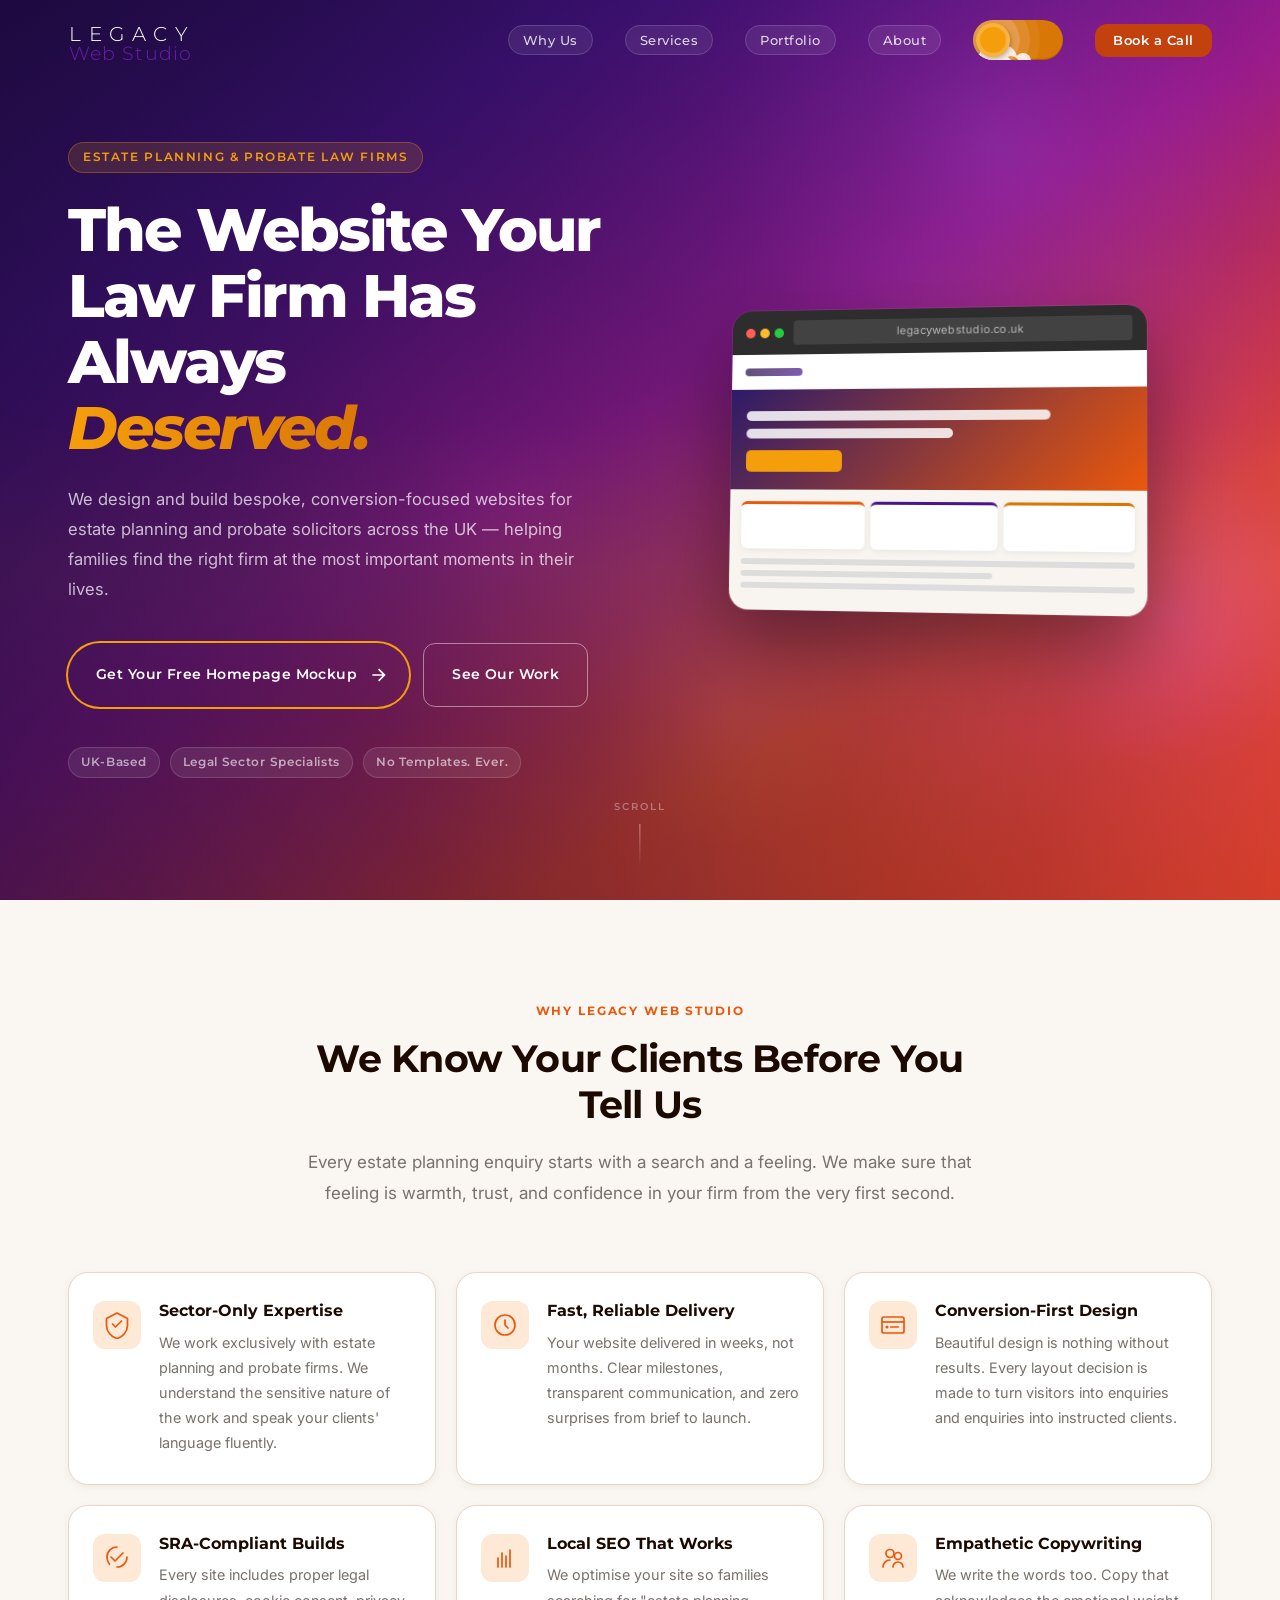
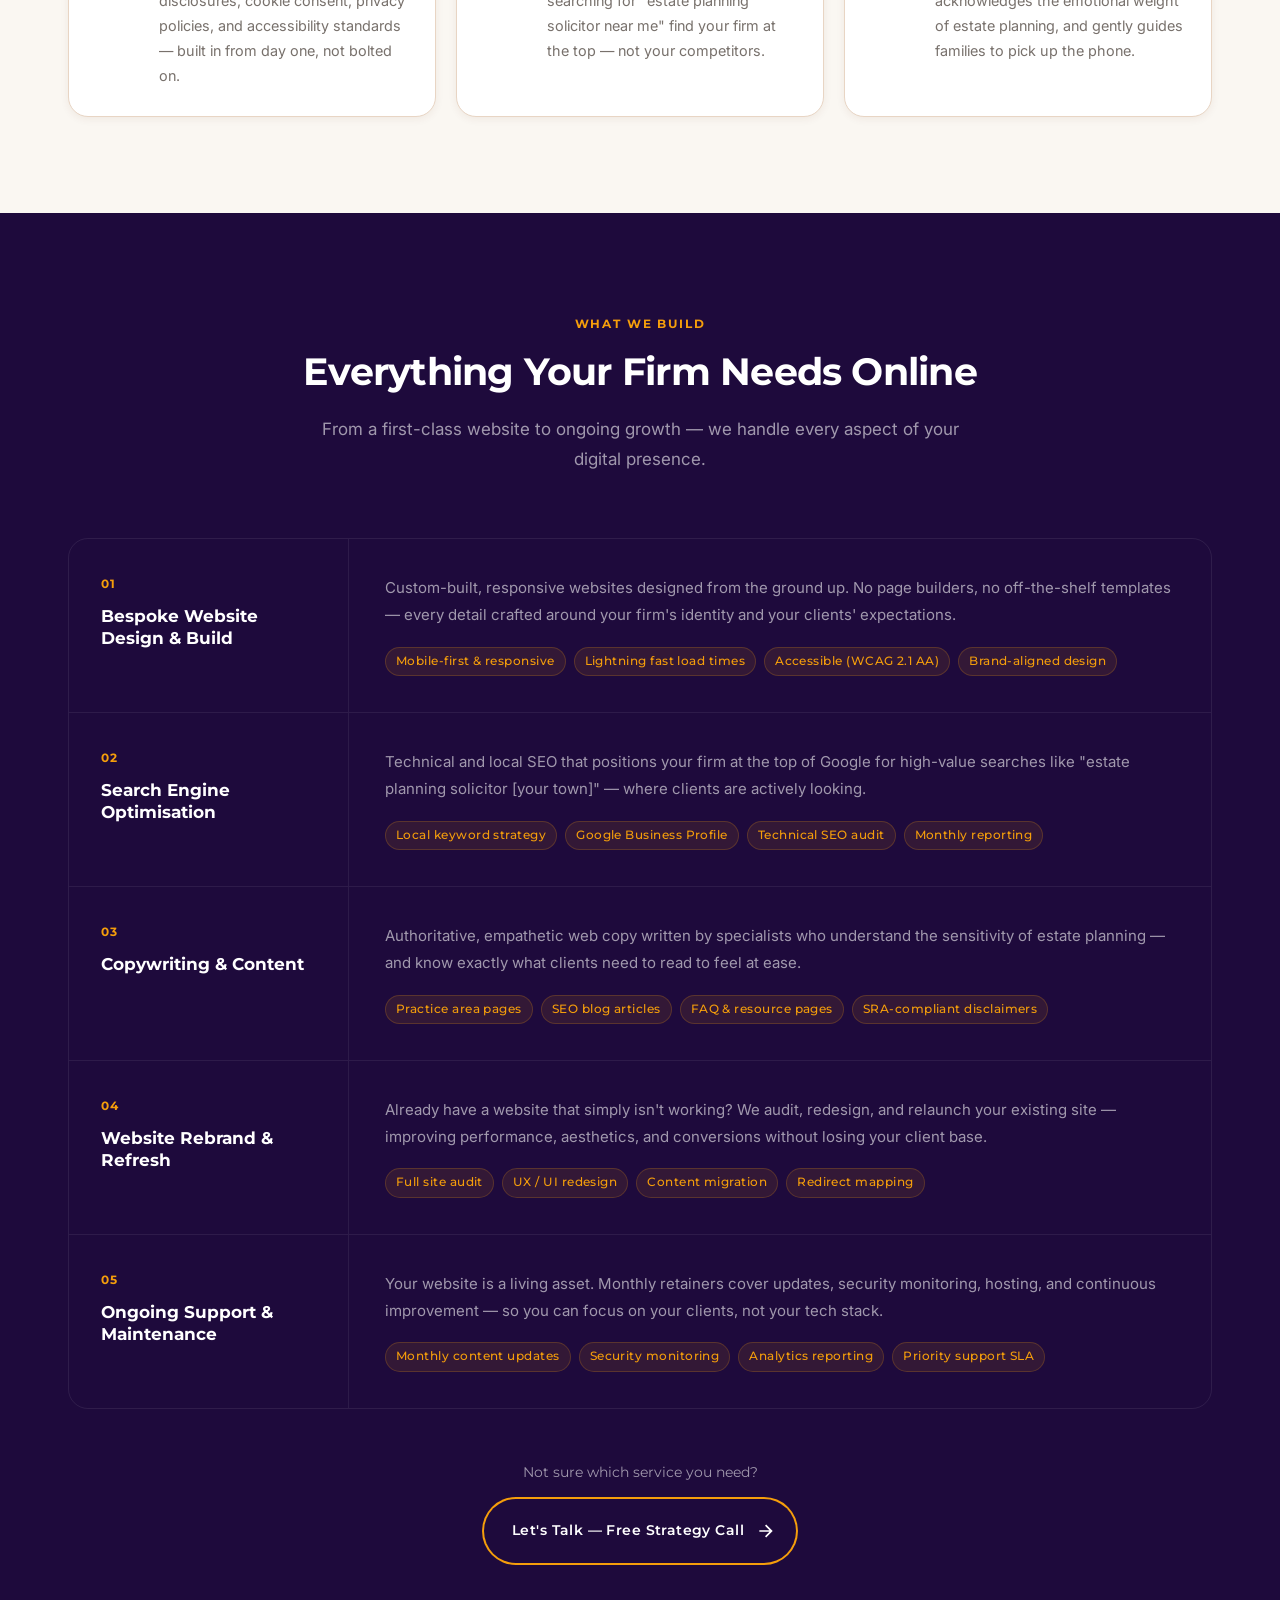
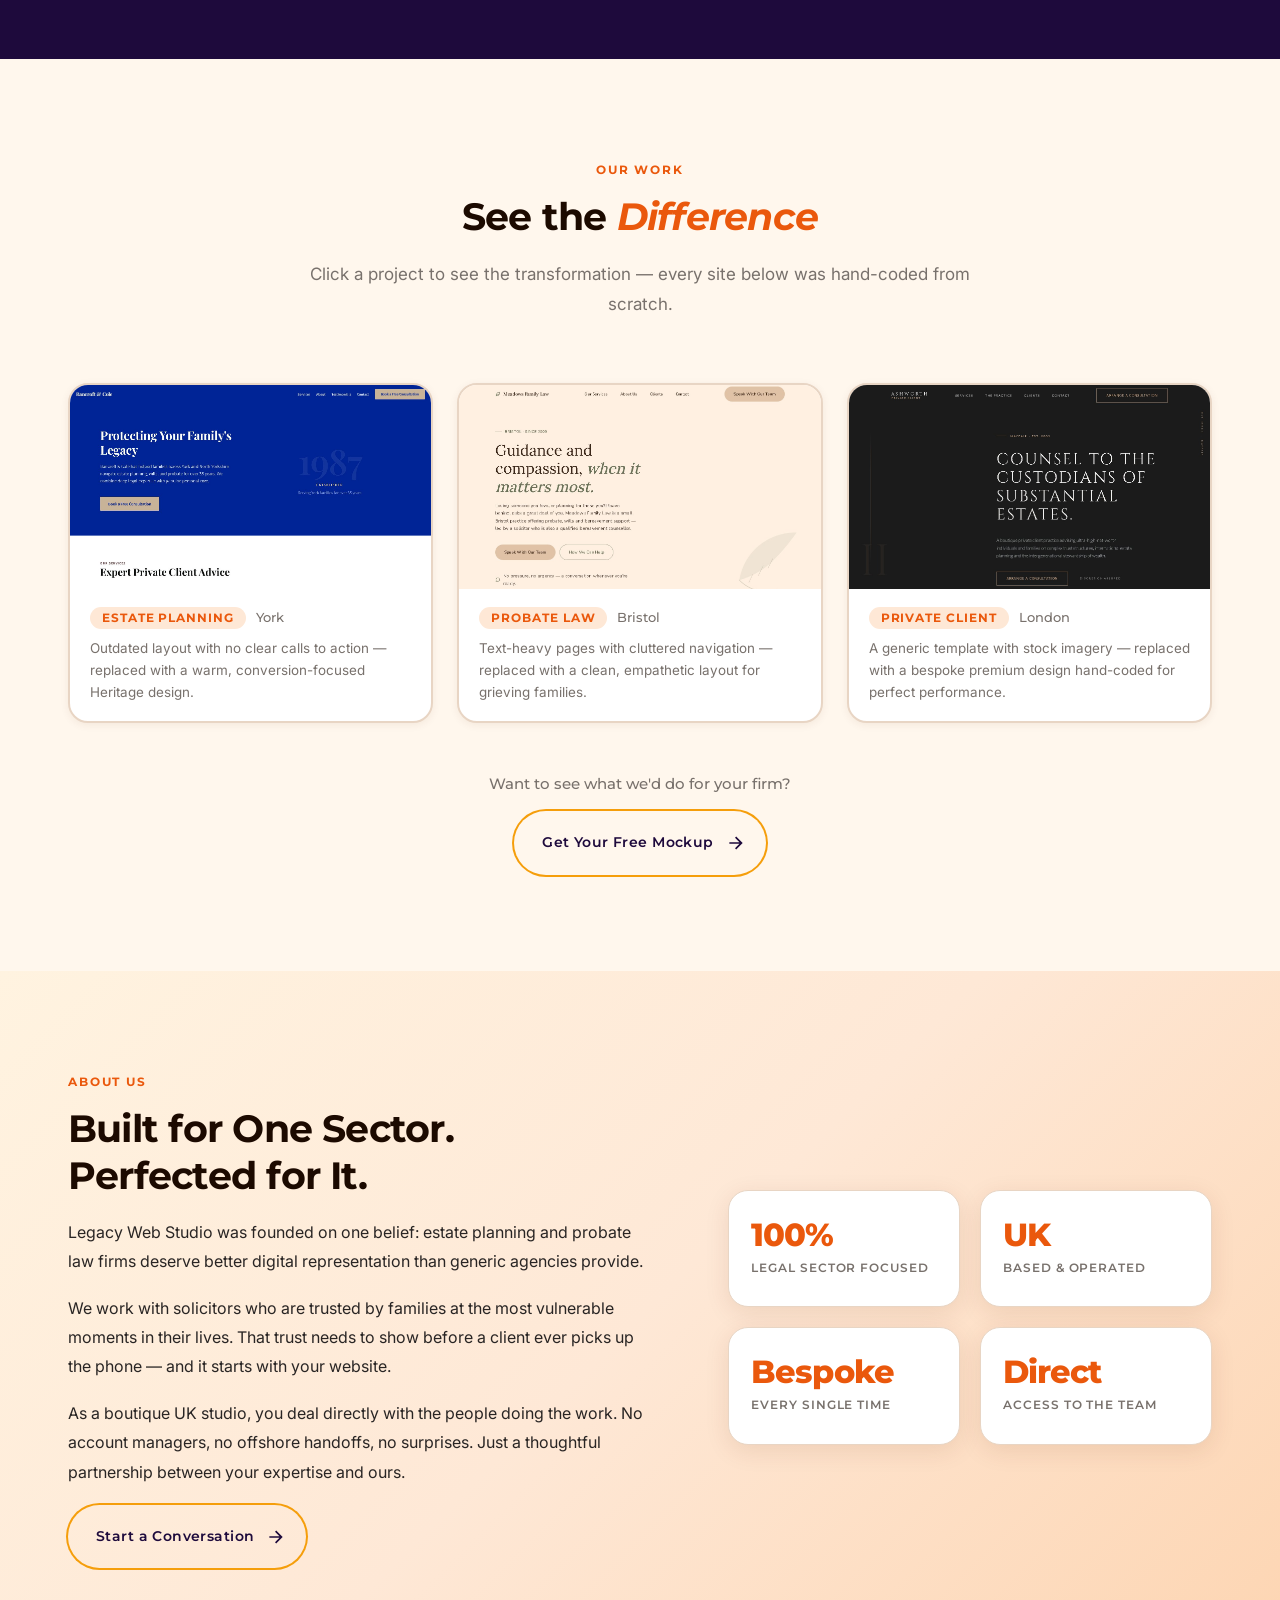
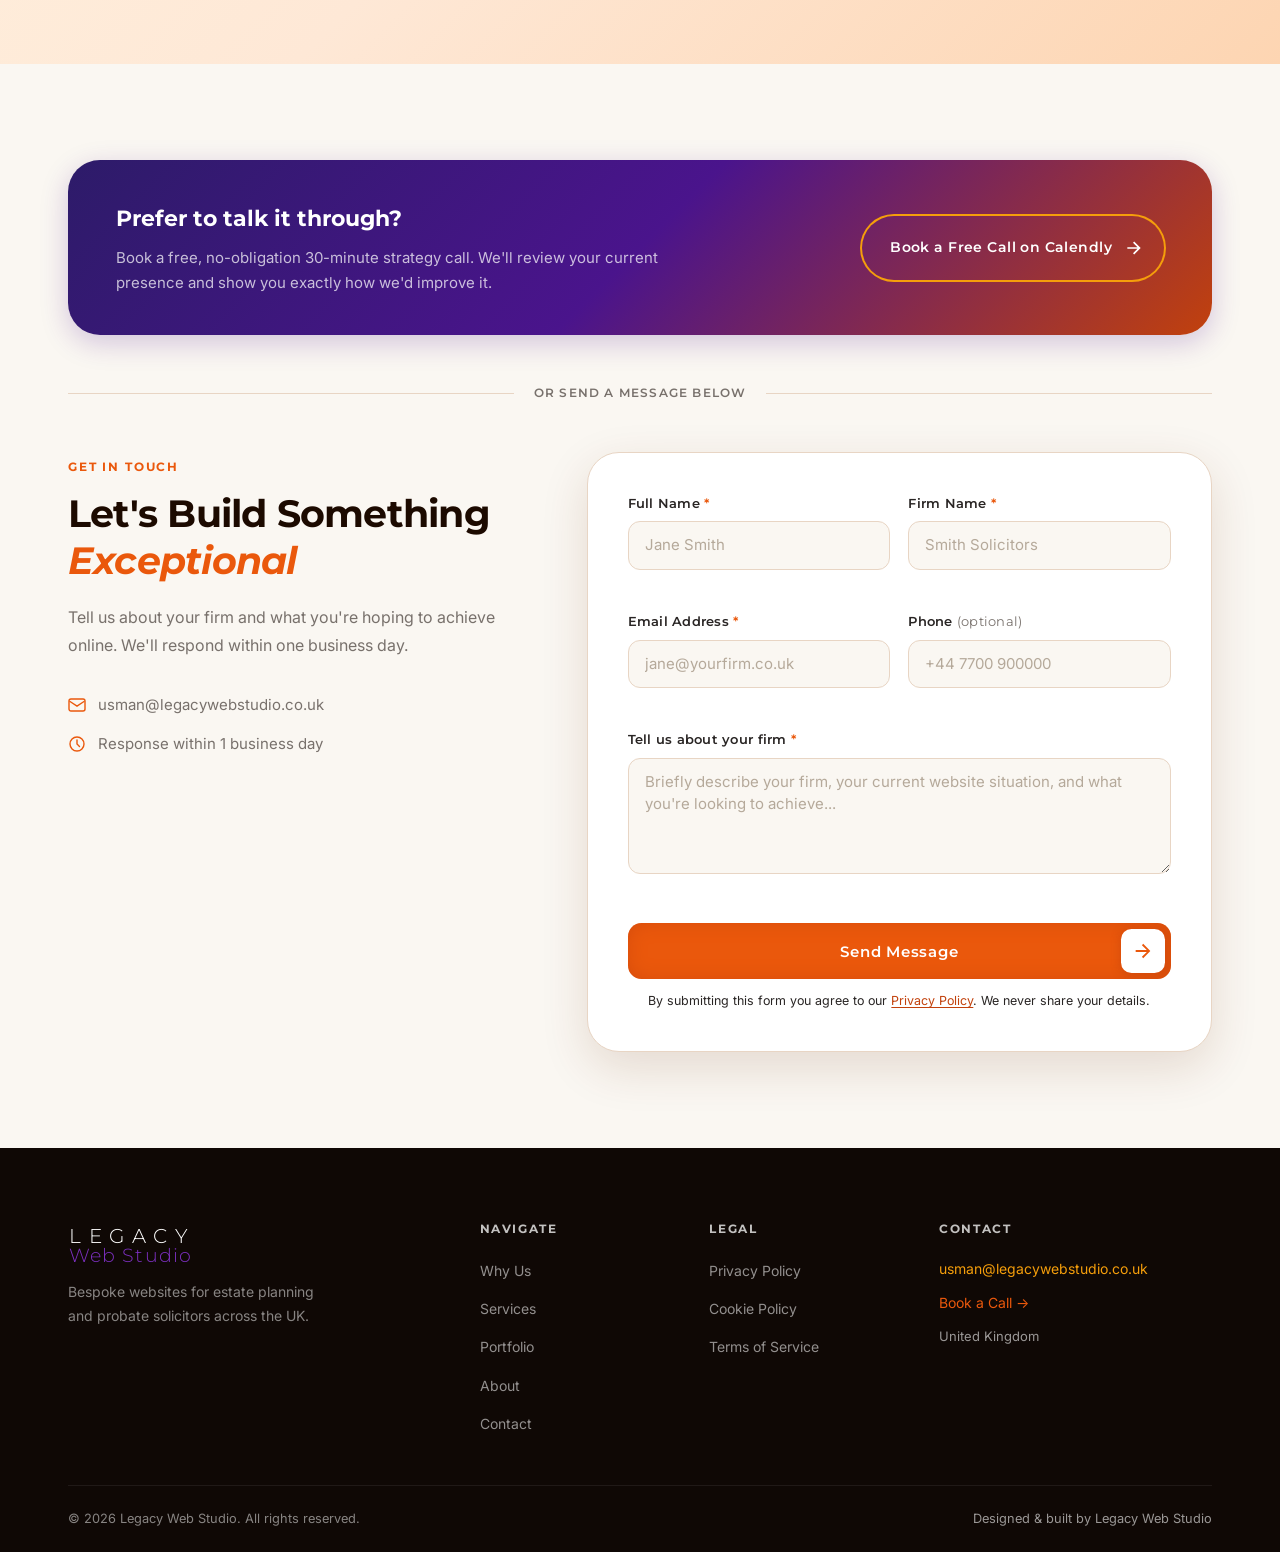
==== commit 4168f3ca: "feat: portfolio showcase, send button redesign, CTA polish - Add portfolio showcase modal with befor" ====
--- a/index.html
+++ b/index.html
@@ -24,7 +24,7 @@
   <link rel="preconnect" href="https://fonts.gstatic.com" crossorigin />
   <link rel="preload" href="https://fonts.googleapis.com/css2?family=Montserrat:wght@300;500;600;700;800&family=Inter:wght@400;500&display=swap" as="style" />
   <link href="https://fonts.googleapis.com/css2?family=Montserrat:wght@300;500;600;700;800&family=Inter:wght@400;500&display=swap" rel="stylesheet" />
-  <link rel="stylesheet" href="css/style.min.css?v=11" />
+  <link rel="stylesheet" href="css/style.min.css?v=17" />
   <link rel="icon" type="image/svg+xml" href="assets/images/favicon.svg" />
   <script>
     (function() {
@@ -406,82 +406,167 @@
       <div class="container">
         <div class="section__header fade-in">
           <p class="section__eyebrow">Our Work</p>
-          <h2 class="section__title">A Portfolio Built on Trust</h2>
+          <h2 class="section__title">See the <em>Difference</em></h2>
           <p class="section__desc">
-            We are a growing boutique studio. Our case studies are shared on request to protect client confidentiality. The placeholders below represent our current project pipeline.
+            Click a project to see the transformation — every site below was hand-coded from scratch.
           </p>
         </div>
 
         <div class="portfolio__grid stagger-in">
 
-          <div class="portfolio-card">
-            <div class="portfolio-card__visual portfolio-card__visual--a">
-              <div class="portfolio-card__visual-inner">
-                <div class="pv-line pv-line--wide"></div>
-                <div class="pv-line pv-line--med"></div>
-                <div class="pv-bar-row">
-                  <div class="pv-bar"></div>
-                  <div class="pv-bar pv-bar--tall"></div>
-                  <div class="pv-bar pv-bar--mid"></div>
+          <!-- Card 1: Estate Planning, York -->
+          <button class="showcase-card fade-in" data-showcase="0" aria-label="View before and after: Estate Planning Firm, York">
+            <div class="showcase-card__img">
+              <img src="assets/images/portfolio/bancroft-cole-after.jpg" alt="Redesigned estate planning website — warm Heritage design" loading="lazy" draggable="false" />
+              <span class="showcase-card__explore">Click to explore</span>
+            </div>
+            <div class="showcase-card__info">
+              <div class="showcase-card__meta">
+                <span class="showcase__tag">Estate Planning</span>
+                <span class="showcase__location">York</span>
+              </div>
+              <p class="showcase-card__desc">Outdated layout with no clear calls to action — replaced with a warm, conversion-focused Heritage design.</p>
+            </div>
+          </button>
+
+          <!-- Card 2: Probate, Bristol -->
+          <button class="showcase-card fade-in" data-showcase="1" aria-label="View before and after: Probate Specialist, Bristol">
+            <div class="showcase-card__img">
+              <img src="assets/images/portfolio/meadows-family-after.jpg" alt="Redesigned probate website — empathetic Guardian design" loading="lazy" draggable="false" />
+              <span class="showcase-card__explore">Click to explore</span>
+            </div>
+            <div class="showcase-card__info">
+              <div class="showcase-card__meta">
+                <span class="showcase__tag">Probate Law</span>
+                <span class="showcase__location">Bristol</span>
+              </div>
+              <p class="showcase-card__desc">Text-heavy pages with cluttered navigation — replaced with a clean, empathetic layout for grieving families.</p>
+            </div>
+          </button>
+
+          <!-- Card 3: Private Client, London -->
+          <button class="showcase-card fade-in" data-showcase="2" aria-label="View before and after: Private Client Practice, London">
+            <div class="showcase-card__img">
+              <img src="assets/images/portfolio/ashworth-private-client-after.jpg" alt="Redesigned private client website — premium Boutique design" loading="lazy" draggable="false" />
+              <span class="showcase-card__explore">Click to explore</span>
+            </div>
+            <div class="showcase-card__info">
+              <div class="showcase-card__meta">
+                <span class="showcase__tag">Private Client</span>
+                <span class="showcase__location">London</span>
+              </div>
+              <p class="showcase-card__desc">A generic template with stock imagery — replaced with a bespoke premium design hand-coded for perfect performance.</p>
+            </div>
+          </button>
+
+        </div>
+
+        <div class="portfolio__cta fade-in">
+          <p class="portfolio__cta-text">Want to see what we'd do for your firm?</p>
+          <a href="https://calendly.com/legacywebstudio" target="_blank" rel="noopener noreferrer" class="btn-arrow">
+            <svg class="btn-arrow__icon btn-arrow__icon--left" viewBox="0 0 24 24" aria-hidden="true"><path d="M16.17 11L10.81 5.64L12.22 4.22L20 12L12.22 19.78L10.81 18.36L16.17 13H4V11H16.17Z"/></svg>
+            <span class="btn-arrow__text">Get Your Free Mockup</span>
+            <span class="btn-arrow__circle" aria-hidden="true"></span>
+            <svg class="btn-arrow__icon btn-arrow__icon--right" viewBox="0 0 24 24" aria-hidden="true"><path d="M16.17 11L10.81 5.64L12.22 4.22L20 12L12.22 19.78L10.81 18.36L16.17 13H4V11H16.17Z"/></svg>
+          </a>
+        </div>
+      </div>
+
+      <!-- Showcase Modal -->
+      <div class="showcase-modal" id="showcase-modal" role="dialog" aria-modal="true" aria-label="Project comparison" hidden>
+        <div class="showcase-modal__backdrop"></div>
+        <div class="showcase-modal__content">
+          <button class="showcase-modal__close" aria-label="Close comparison">
+            <svg width="24" height="24" viewBox="0 0 24 24" fill="none" aria-hidden="true">
+              <path d="M18 6L6 18M6 6l12 12" stroke="currentColor" stroke-width="2" stroke-linecap="round"/>
+            </svg>
+          </button>
+
+          <!-- Slider 0: Bancroft Cole -->
+          <div class="showcase-modal__slide" data-slide="0">
+            <div class="showcase__slider" role="img" aria-label="Before and after comparison: Estate Planning Firm, York">
+              <div class="showcase__img-wrap showcase__img-wrap--after">
+                <img src="assets/images/portfolio/bancroft-cole-after.jpg" alt="Redesigned estate planning website" loading="lazy" draggable="false" />
+                <span class="showcase__label showcase__label--after">After</span>
+              </div>
+              <div class="showcase__img-wrap showcase__img-wrap--before">
+                <img src="assets/images/portfolio/bancroft-cole-before.jpg" alt="Original dated estate planning website" loading="lazy" draggable="false" />
+                <span class="showcase__label showcase__label--before">Before</span>
+              </div>
+              <div class="showcase__handle" role="slider" aria-label="Comparison slider" aria-valuenow="50" aria-valuemin="0" aria-valuemax="100" tabindex="0">
+                <div class="showcase__handle-line"></div>
+                <div class="showcase__handle-grip">
+                  <svg width="20" height="20" viewBox="0 0 20 20" fill="none" aria-hidden="true">
+                    <path d="M6 10L2 10M2 10L5 7M2 10L5 13" stroke="currentColor" stroke-width="1.5" stroke-linecap="round" stroke-linejoin="round"/>
+                    <path d="M14 10L18 10M18 10L15 7M18 10L15 13" stroke="currentColor" stroke-width="1.5" stroke-linecap="round" stroke-linejoin="round"/>
+                  </svg>
                 </div>
               </div>
-              <span class="portfolio-card__tag">Estate Planning</span>
-            </div>
-            <div class="portfolio-card__body">
-              <h3 class="portfolio-card__title">Full Website Build — In Progress</h3>
-              <p class="portfolio-card__desc">Bespoke site design, local SEO strategy, and conversion-optimised landing pages for a specialist estate planning firm.</p>
-              <a href="https://calendly.com/legacywebstudio" target="_blank" rel="noopener noreferrer" class="portfolio-card__cta">
-                Request Case Study <span aria-hidden="true">→</span>
-              </a>
-            </div>
-          </div>
-
-          <div class="portfolio-card">
-            <div class="portfolio-card__visual portfolio-card__visual--b">
-              <div class="portfolio-card__visual-inner">
-                <div class="pv-grid">
-                  <div class="pv-cell"></div><div class="pv-cell pv-cell--tall"></div>
-                  <div class="pv-cell pv-cell--mid"></div><div class="pv-cell"></div>
+            </div>
+            <div class="showcase-modal__info">
+              <span class="showcase__tag">Estate Planning</span>
+              <span class="showcase__location">York</span>
+              <p class="showcase__desc">Outdated layout with poor mobile experience and no clear calls to action — replaced with a warm, conversion-focused design that builds trust from the first second.</p>
+            </div>
+          </div>
+
+          <!-- Slider 1: Meadows Family -->
+          <div class="showcase-modal__slide" data-slide="1">
+            <div class="showcase__slider" role="img" aria-label="Before and after comparison: Probate Specialist, Bristol">
+              <div class="showcase__img-wrap showcase__img-wrap--after">
+                <img src="assets/images/portfolio/meadows-family-after.jpg" alt="Redesigned probate website" loading="lazy" draggable="false" />
+                <span class="showcase__label showcase__label--after">After</span>
+              </div>
+              <div class="showcase__img-wrap showcase__img-wrap--before">
+                <img src="assets/images/portfolio/meadows-family-before.jpg" alt="Original dated probate website" loading="lazy" draggable="false" />
+                <span class="showcase__label showcase__label--before">Before</span>
+              </div>
+              <div class="showcase__handle" role="slider" aria-label="Comparison slider" aria-valuenow="50" aria-valuemin="0" aria-valuemax="100" tabindex="0">
+                <div class="showcase__handle-line"></div>
+                <div class="showcase__handle-grip">
+                  <svg width="20" height="20" viewBox="0 0 20 20" fill="none" aria-hidden="true">
+                    <path d="M6 10L2 10M2 10L5 7M2 10L5 13" stroke="currentColor" stroke-width="1.5" stroke-linecap="round" stroke-linejoin="round"/>
+                    <path d="M14 10L18 10M18 10L15 7M18 10L15 13" stroke="currentColor" stroke-width="1.5" stroke-linecap="round" stroke-linejoin="round"/>
+                  </svg>
                 </div>
               </div>
-              <span class="portfolio-card__tag">Probate Law</span>
-            </div>
-            <div class="portfolio-card__body">
-              <h3 class="portfolio-card__title">Rebrand &amp; Relaunch — Coming Soon</h3>
-              <p class="portfolio-card__desc">Complete rebrand and performance overhaul for an established probate practice looking to modernise its online presence.</p>
-              <a href="https://calendly.com/legacywebstudio" target="_blank" rel="noopener noreferrer" class="portfolio-card__cta">
-                Request Case Study <span aria-hidden="true">→</span>
-              </a>
-            </div>
-          </div>
-
-          <div class="portfolio-card">
-            <div class="portfolio-card__visual portfolio-card__visual--c">
-              <div class="portfolio-card__visual-inner">
-                <div class="pv-circle-row">
-                  <div class="pv-circle"></div>
-                  <div class="pv-circle pv-circle--lg"></div>
-                  <div class="pv-circle"></div>
+            </div>
+            <div class="showcase-modal__info">
+              <span class="showcase__tag">Probate Law</span>
+              <span class="showcase__location">Bristol</span>
+              <p class="showcase__desc">Text-heavy pages with cluttered navigation and dated design — replaced with a clean, empathetic layout that guides families gently toward making contact.</p>
+            </div>
+          </div>
+
+          <!-- Slider 2: Ashworth Private Client -->
+          <div class="showcase-modal__slide" data-slide="2">
+            <div class="showcase__slider" role="img" aria-label="Before and after comparison: Private Client Practice, London">
+              <div class="showcase__img-wrap showcase__img-wrap--after">
+                <img src="assets/images/portfolio/ashworth-private-client-after.jpg" alt="Redesigned private client website" loading="lazy" draggable="false" />
+                <span class="showcase__label showcase__label--after">After</span>
+              </div>
+              <div class="showcase__img-wrap showcase__img-wrap--before">
+                <img src="assets/images/portfolio/ashworth-private-client-before.jpg" alt="Original generic private client website" loading="lazy" draggable="false" />
+                <span class="showcase__label showcase__label--before">Before</span>
+              </div>
+              <div class="showcase__handle" role="slider" aria-label="Comparison slider" aria-valuenow="50" aria-valuemin="0" aria-valuemax="100" tabindex="0">
+                <div class="showcase__handle-line"></div>
+                <div class="showcase__handle-grip">
+                  <svg width="20" height="20" viewBox="0 0 20 20" fill="none" aria-hidden="true">
+                    <path d="M6 10L2 10M2 10L5 7M2 10L5 13" stroke="currentColor" stroke-width="1.5" stroke-linecap="round" stroke-linejoin="round"/>
+                    <path d="M14 10L18 10M18 10L15 7M18 10L15 13" stroke="currentColor" stroke-width="1.5" stroke-linecap="round" stroke-linejoin="round"/>
+                  </svg>
                 </div>
-                <div class="pv-line pv-line--wide" style="margin-top:12px"></div>
-                <div class="pv-line pv-line--narrow"></div>
-              </div>
-              <span class="portfolio-card__tag">Wills &amp; Trusts</span>
-            </div>
-            <div class="portfolio-card__body">
-              <h3 class="portfolio-card__title">SEO Campaign — In Progress</h3>
-              <p class="portfolio-card__desc">Local SEO and content strategy for a wills and trusts solicitor aiming to reach top Google rankings in their region.</p>
-              <a href="https://calendly.com/legacywebstudio" target="_blank" rel="noopener noreferrer" class="portfolio-card__cta">
-                Request Case Study <span aria-hidden="true">→</span>
-              </a>
-            </div>
-          </div>
-
-        </div>
-
-        <p class="portfolio__note">
-          All case studies are shared under NDA. Interested in seeing relevant work to your firm's size and location? <a href="https://calendly.com/legacywebstudio" target="_blank" rel="noopener noreferrer">Book a call</a> and we'll walk you through it.
-        </p>
+              </div>
+            </div>
+            <div class="showcase-modal__info">
+              <span class="showcase__tag">Private Client</span>
+              <span class="showcase__location">London</span>
+              <p class="showcase__desc">A generic template with stock imagery and poor performance — replaced with a bespoke, premium design hand-coded for perfect Core Web Vitals.</p>
+            </div>
+          </div>
+
+        </div>
       </div>
     </section>
 
@@ -604,28 +689,16 @@
               <span class="form__error" id="message-error" role="alert"></span>
             </div>
             <button type="submit" class="btn-send" id="submit-btn">
-              <div class="btn-send__outline" aria-hidden="true"></div>
-              <div class="btn-send__state btn-send__state--default">
-                <div class="btn-send__icon">
-                  <svg width="1em" height="1em" viewBox="0 0 24 24" fill="none" aria-hidden="true">
-                    <path d="M14.22 21.63C13.04 21.63 11.37 20.8 10.05 16.83L9.33 14.67L7.17 13.95C3.21 12.63 2.38 10.96 2.38 9.78C2.38 8.61 3.21 6.93 7.17 5.6L15.66 2.77C17.78 2.06 19.55 2.27 20.64 3.35C21.73 4.43 21.94 6.21 21.23 8.33L18.4 16.82C17.07 20.8 15.4 21.63 14.22 21.63ZM7.64 7.03C4.86 7.96 3.87 9.06 3.87 9.78C3.87 10.5 4.86 11.6 7.64 12.52L10.16 13.36C10.38 13.43 10.56 13.61 10.63 13.83L11.47 16.35C12.39 19.13 13.5 20.12 14.22 20.12C14.94 20.12 16.04 19.13 16.97 16.35L19.8 7.86C20.31 6.32 20.22 5.06 19.57 4.41C18.92 3.76 17.66 3.68 16.13 4.19L7.64 7.03Z" fill="currentColor"/>
-                    <path d="M10.11 14.4C9.92 14.4 9.73 14.33 9.58 14.18C9.29 13.89 9.29 13.41 9.58 13.12L13.16 9.53C13.45 9.24 13.93 9.24 14.22 9.53C14.51 9.82 14.51 10.3 14.22 10.59L10.64 14.18C10.5 14.33 10.3 14.4 10.11 14.4Z" fill="currentColor"/>
-                  </svg>
-                </div>
-                <p>
-                  <span style="--i:0">S</span><span style="--i:1">e</span><span style="--i:2">n</span><span style="--i:3">d</span><span style="--i:4">&nbsp;</span><span style="--i:5">M</span><span style="--i:6">e</span><span style="--i:7">s</span><span style="--i:8">s</span><span style="--i:9">a</span><span style="--i:10">g</span><span style="--i:11">e</span>
-                </p>
-              </div>
-              <div class="btn-send__state btn-send__state--sent">
-                <div class="btn-send__icon">
-                  <svg width="1em" height="1em" viewBox="0 0 24 24" fill="none" aria-hidden="true" stroke-width="0.5" stroke="currentColor">
-                    <path fill="currentColor" d="M12 22.75C6.07 22.75 1.25 17.93 1.25 12C1.25 6.07 6.07 1.25 12 1.25C17.93 1.25 22.75 6.07 22.75 12C22.75 17.93 17.93 22.75 12 22.75ZM12 2.75C6.9 2.75 2.75 6.9 2.75 12C2.75 17.1 6.9 21.25 12 21.25C17.1 21.25 21.25 17.1 21.25 12C21.25 6.9 17.1 2.75 12 2.75Z"/>
-                    <path fill="currentColor" d="M10.58 15.58C10.38 15.58 10.19 15.5 10.05 15.36L7.22 12.53C6.93 12.24 6.93 11.76 7.22 11.47C7.51 11.18 7.99 11.18 8.28 11.47L10.58 13.77L15.72 8.63C16.01 8.34 16.49 8.34 16.78 8.63C17.07 8.92 17.07 9.4 16.78 9.69L11.11 15.36C10.97 15.5 10.78 15.58 10.58 15.58Z"/>
-                  </svg>
-                </div>
-                <p>
-                  <span style="--i:5">S</span><span style="--i:6">e</span><span style="--i:7">n</span><span style="--i:8">t</span>
-                </p>
+              <span class="btn-send__label btn-send__label--default">Send Message</span>
+              <span class="btn-send__label btn-send__label--sent" aria-hidden="true">Sent</span>
+              <div class="btn-send__icon" aria-hidden="true">
+                <svg class="btn-send__icon-svg btn-send__icon-svg--arrow" height="24" width="24" viewBox="0 0 24 24" xmlns="http://www.w3.org/2000/svg">
+                  <path d="M0 0h24v24H0z" fill="none"></path>
+                  <path d="M16.172 11l-5.364-5.364 1.414-1.414L20 12l-7.778 7.778-1.414-1.414L16.172 13H4v-2z" fill="currentColor"></path>
+                </svg>
+                <svg class="btn-send__icon-svg btn-send__icon-svg--check" height="24" width="24" viewBox="0 0 24 24" xmlns="http://www.w3.org/2000/svg">
+                  <path d="M9 16.17 4.83 12l-1.42 1.41L9 19 21 7l-1.41-1.41z" fill="currentColor"></path>
+                </svg>
               </div>
             </button>
             <p class="form__privacy">
@@ -686,6 +759,6 @@
     </div>
   </footer>
 
-  <script src="js/main.min.js?v=11" defer></script>
+  <script src="js/main.min.js?v=14" defer></script>
 </body>
 </html>
--- a/css/style.min.css
+++ b/css/style.min.css
@@ -1 +1 @@
-:root{--sunset-deep:#1E0A3C;--sunset-indigo:#2D1B69;--sunset-purple:#4A148C;--sunset-grape:#6A1EA8;--sunset-coral:#C2410C;--sunset-orange:#EA580C;--sunset-amber:#D97706;--sunset-gold:#F59E0B;--cream:#FAF7F2;--sand:#FFF7ED;--peach:#FEE8D6;--peach-deep:#FDD5B2;--text-dark:#1C0A00;--text-warm:#292524;--text-muted:#78716C;--text-light:rgba(255,255,255,0.88);--text-light-dim:rgba(255,255,255,0.58);--border-warm:#E8D5C4;--success:#15803D;--error:#DC2626;--font-heading:'Montserrat',sans-serif;--font-body:'Inter',sans-serif;--r-sm:6px;--r-md:12px;--r-lg:20px;--r-full:9999px;--sh-sm:0 2px 8px rgba(100,40,10,0.07);--sh-md:0 6px 24px rgba(100,40,10,0.10);--sh-lg:0 16px 48px rgba(100,40,10,0.14);--sh-coral:0 8px 32px rgba(194,65,12,0.28);--sh-purple:0 8px 28px rgba(74,20,140,0.22);--ease:cubic-bezier(0.4,0,0.2,1);--t:0.28s;--container:1200px;--py:96px;color-scheme:light}*,*::before,*::after{box-sizing:border-box;margin:0;padding:0}html{scroll-behavior:smooth;font-size:16px;-webkit-text-size-adjust:100%}body{font-family:var(--font-body);color:var(--text-warm);background:var(--cream);line-height:1.7;-webkit-font-smoothing:antialiased;-moz-osx-font-smoothing:grayscale;overflow-x:hidden}img,svg{display:block;max-width:100%}a{color:inherit;text-decoration:none;transition:color var(--t) var(--ease)}ul{list-style:none}button{cursor:pointer;border:none;background:none;font-family:inherit}.container{width:100%;max-width:var(--container);margin:0 auto;padding:0 28px}.section{padding:var(--py) 0}.section--deep{background:var(--sunset-deep);color:var(--text-light)}.section--warm-accent{background:linear-gradient(135deg,#FFF3E0 0%,#FEE8D6 50%,#FDD5B2 100%)}.section__header{text-align:center;max-width:680px;margin:0 auto 64px}.section__eyebrow{display:inline-block;font-family:var(--font-heading);font-size:0.72rem;font-weight:700;letter-spacing:0.16em;text-transform:uppercase;color:var(--sunset-orange);margin-bottom:14px}.section__eyebrow--warm{color:var(--sunset-gold)}.section__title{font-family:var(--font-heading);font-size:clamp(1.75rem,3vw,2.5rem);font-weight:700;line-height:1.22;color:var(--text-dark);margin-bottom:18px;letter-spacing:-0.02em}.section__title em{font-style:italic;font-weight:700;color:var(--sunset-orange)}.section__title--light{color:#fff}.section__desc{font-size:1.0625rem;color:var(--text-muted);line-height:1.78}.section__desc--light{color:var(--text-light-dim)}.section__header--light .section__title{color:#fff}.btn{display:inline-flex;align-items:center;justify-content:center;gap:8px;font-family:var(--font-heading);font-size:0.875rem;font-weight:600;letter-spacing:0.03em;padding:14px 28px;border-radius:var(--r-md);transition:all var(--t) var(--ease);white-space:nowrap;position:relative;cursor:pointer;text-decoration:none;--glow-x:50%;--glow-y:50%;--glow-opacity:0;overflow:hidden}.btn::after{content:'';position:absolute;inset:0;border-radius:inherit;pointer-events:none;background:radial-gradient(circle 80px at var(--glow-x) var(--glow-y),rgba(255,255,255,0.15),transparent 70%);opacity:var(--glow-opacity);transition:opacity 0.2s ease}.dark .btn::after{background:radial-gradient(circle 80px at var(--glow-x) var(--glow-y),rgba(45,212,191,0.12),transparent 70%)}.btn--warm{background:var(--sunset-orange);color:#fff;box-shadow:var(--sh-coral)}.btn--warm:hover{background:var(--sunset-coral);transform:translateY(-2px);box-shadow:0 14px 40px rgba(194,65,12,0.35);color:#fff}.btn--warm:active{transform:translateY(0)}.btn--outline-light{background:transparent;color:#fff;border:1.5px solid rgba(255,255,255,0.45)}.btn--outline-light:hover{border-color:#fff;background:rgba(255,255,255,0.1);color:#fff}.btn--lg{padding:16px 36px;font-size:0.9375rem}.btn--full{width:100%}.btn__spinner{display:none;width:16px;height:16px;border:2px solid rgba(255,255,255,0.3);border-top-color:#fff;border-radius:50%;animation:spin 0.7s linear infinite;flex-shrink:0}.btn--loading .btn__text{display:none}.btn--loading .btn__spinner{display:block}@keyframes spin{to{transform:rotate(360deg)}}.nav-header{position:fixed;top:0;left:0;right:0;z-index:900;padding:18px 0;transition:padding var(--t) var(--ease),background 0.4s var(--ease),box-shadow var(--t) var(--ease),color 0.4s var(--ease)}.nav-header.scrolled{padding:12px 0;background:rgba(250,247,242,0.97);backdrop-filter:blur(14px);-webkit-backdrop-filter:blur(14px);box-shadow:0 1px 0 var(--border-warm),0 4px 20px rgba(100,40,10,0.06)}.nav{display:flex;align-items:center;justify-content:space-between}.nav__logo-svg{height:44px;width:auto;display:block}.logo-legacy{fill:#ffffff;transition:fill var(--t) var(--ease)}.logo-sub{fill:#6A1EA8}.nav-header.scrolled .logo-legacy{fill:var(--text-dark)}.nav__links{display:flex;align-items:center;gap:32px}.nav__link{font-family:var(--font-heading);font-size:0.8125rem;font-weight:500;letter-spacing:0.04em;color:rgba(255,255,255,0.82);position:relative;text-decoration:none;transition:color var(--t) var(--ease)}.nav__link:not(.nav__link--cta):not(.nav__link--pill)::after{content:'';position:absolute;bottom:-3px;left:0;width:0;height:1.5px;background:var(--sunset-gold);transition:width var(--t) var(--ease)}.nav__link:not(.nav__link--cta):hover{color:#fff}.nav__link:not(.nav__link--cta):not(.nav__link--pill):hover::after{width:100%}.nav-header.scrolled .nav__link:not(.nav__link--cta){color:var(--text-warm)}.nav-header.scrolled .nav__link:not(.nav__link--cta):hover{color:var(--text-dark)}.nav-header.scrolled .nav__link:not(.nav__link--cta):not(.nav__link--pill)::after{background:var(--sunset-orange)}.nav__link--pill{background:rgba(255,255,255,0.08);border:1px solid rgba(255,255,255,0.15);border-radius:var(--r-full);padding:6px 14px;transition:color var(--t) var(--ease),background var(--t) var(--ease),border-color var(--t) var(--ease)}.nav__link--pill:hover{background:rgba(255,255,255,0.16);border-color:rgba(255,255,255,0.30);color:#fff}.nav-header.scrolled .nav__link--pill{background:rgba(100,40,10,0.06);border-color:rgba(100,40,10,0.14)}.nav-header.scrolled .nav__link--pill:hover{background:rgba(100,40,10,0.11);border-color:rgba(100,40,10,0.24);color:var(--text-dark)}.nav__link--cta{background:var(--sunset-coral);color:#fff !important;padding:9px 18px;border-radius:var(--r-md);font-weight:600;font-size:0.8rem}.nav__link--cta:hover{background:#A33A0A;color:#fff !important}.nav__hamburger{display:none;flex-direction:column;gap:5px;padding:4px;z-index:910;position:relative}.nav__hamburger span{display:block;width:24px;height:2px;background:#fff;border-radius:2px;transition:all var(--t) var(--ease)}.nav-header.scrolled .nav__hamburger span{background:var(--text-warm)}.nav__hamburger.open span:nth-child(1){transform:translateY(7px) rotate(45deg)}.nav__hamburger.open span:nth-child(2){opacity:0;transform:scaleX(0)}.nav__hamburger.open span:nth-child(3){transform:translateY(-7px) rotate(-45deg)}@media (max-width:860px){.nav__hamburger{display:flex}.nav__links{position:fixed;top:0;left:0;width:100%;height:100%;flex-direction:column;justify-content:center;align-items:center;gap:28px;padding-top:70px;background:rgba(11,13,23,0.98);opacity:0;pointer-events:none;transition:opacity var(--t) var(--ease);z-index:899}.nav__links.open{opacity:1;pointer-events:auto}.nav__link{font-size:1.25rem;color:rgba(255,255,255,0.9) !important}.nav__link--cta{font-size:1rem}.nav__link:not(.nav__link--cta):not(.nav__link--pill)::after{background:var(--sunset-gold)}.nav__link--pill{background:none;border:none;border-radius:0;padding:0}.nav__link.nav__link--pill::after{content:'';position:absolute;bottom:-3px;left:0;width:0;height:1.5px;background:var(--sunset-gold);transition:width var(--t) var(--ease)}.nav__link.nav__link--pill:hover::after{width:100%}.nav-header.menu-open{background:rgba(11,13,23,0.97) !important;box-shadow:none !important}.nav-header.menu-open .logo-legacy{fill:#ffffff !important}.nav-header.menu-open .logo-sub{fill:#6A1EA8 !important}.nav-header.menu-open .nav__hamburger span{background:#fff !important}}.nav__theme-toggle{display:flex;align-items:center}.theme-switch{--toggle-size:16px;--container-width:5.625em;--container-height:2.5em;--container-radius:6.25em;--container-light-bg:#D97706;--container-night-bg:#0B0D17;--circle-container-diameter:3.375em;--sun-moon-diameter:2.125em;--sun-bg:#F59E0B;--moon-bg:#C8D8FF;--spot-color:#959DB1;--circle-container-offset:calc((var(--circle-container-diameter) - var(--container-height)) / 2 * -1);--stars-color:#fff;--clouds-color:#FEE8D6;--back-clouds-color:#D97706;--toggle-transition:0.5s cubic-bezier(0,-0.02,0.4,1.25);--circle-transition:0.3s cubic-bezier(0,-0.02,0.35,1.17);font-size:var(--toggle-size);position:relative;display:inline-block;cursor:pointer;user-select:none;-webkit-tap-highlight-color:transparent}.theme-switch__checkbox{opacity:0;width:0;height:0;position:absolute;pointer-events:none}.theme-switch__container{width:var(--container-width);height:var(--container-height);background-color:var(--container-light-bg);border-radius:var(--container-radius);overflow:hidden;cursor:pointer;box-shadow:0em -0.0625em 0.0625em 0em rgba(0,0,0,0.25) inset;transition:background-color var(--toggle-transition);position:relative}.theme-switch__checkbox:checked ~ .theme-switch__container{background-color:var(--container-night-bg)}.theme-switch__circle-container{width:var(--circle-container-diameter);height:var(--circle-container-diameter);background-color:rgba(255,255,255,0.1);position:absolute;left:var(--circle-container-offset);top:var(--circle-container-offset);border-radius:50%;box-shadow:inset 0 0 0 3.375em rgba(255,255,255,0.1),inset 0 0 0 3.375em rgba(255,255,255,0.1),0 0 0 0.625em rgba(255,255,255,0.1),0 0 0 1.25em rgba(255,255,255,0.05);display:flex;align-items:center;justify-content:center;transition:left var(--circle-transition)}.theme-switch__checkbox:checked ~ .theme-switch__container .theme-switch__circle-container{left:calc(var(--container-width) - var(--circle-container-diameter) + var(--circle-container-offset) * -1)}.theme-switch__sun-moon-container{pointer-events:none;position:relative;z-index:2;width:var(--sun-moon-diameter);height:var(--sun-moon-diameter);margin:0 auto;border-radius:50%;background-color:var(--sun-bg);box-shadow:0.0625em 0.125em 0.25em rgba(0,0,0,0.26),inset 0 0 0 0.25em rgba(255,255,255,0.2);transition:background-color var(--toggle-transition);overflow:hidden}.theme-switch__checkbox:checked ~ .theme-switch__container .theme-switch__sun-moon-container{background-color:var(--moon-bg)}.theme-switch__moon{transform:translateX(100%);position:absolute;transition:transform 0.45s ease-in-out;width:100%;height:100%;background-color:var(--moon-bg);border-radius:50%;border:0.0625em solid var(--moon-bg);box-shadow:0.0625em 0.0625em 0.25em 0.25em rgba(254,247,254,0.1)}.theme-switch__checkbox:checked ~ .theme-switch__container .theme-switch__moon{transform:translateX(0)}.theme-switch__spot{position:absolute;top:0.75em;left:0.3125em;width:0.5em;height:0.5em;border-radius:50%;background-color:var(--spot-color);box-shadow:0 0.0625em 0.125em rgba(0,0,0,0.1) inset}.theme-switch__spot:nth-child(2){width:0.375em;height:0.375em;top:0.3125em;left:1.125em}.theme-switch__spot:nth-child(3){width:0.25em;height:0.25em;top:0.9375em;left:0.875em}.theme-switch__clouds{width:1.25em;height:1.25em;background-color:var(--clouds-color);border-radius:50%;position:absolute;bottom:-0.625em;left:0.375em;box-shadow:0.8125em 0.3125em 0 0em var(--clouds-color),-0.4375em 0.3125em 0 0.0625em var(--clouds-color),1.375em 0.3125em 0 -0.0625em var(--back-clouds-color),0.375em -0.125em 0 0.375em var(--clouds-color),0.875em -0.0625em 0 0.25em var(--clouds-color),2.125em 0.0625em 0 -0.125em var(--clouds-color);transition:var(--toggle-transition)}.theme-switch__checkbox:checked ~ .theme-switch__container .theme-switch__clouds{bottom:-1.625em}.theme-switch__stars-container{position:absolute;color:var(--stars-color);top:-100%;left:0.3125em;width:2.75em;height:auto;transition:var(--toggle-transition)}.theme-switch__checkbox:checked ~ .theme-switch__container .theme-switch__stars-container{top:0.0625em}@media (max-width:860px){.nav__theme-toggle{order:-1}}.hero{position:sticky;top:0;z-index:0;min-height:100svh;display:flex;align-items:center;overflow:hidden;background:var(--sunset-deep)}#hero-canvas{position:absolute;inset:0;width:100%;height:100%;z-index:0}.hero__overlay{position:absolute;inset:0;z-index:2;background:linear-gradient( to right,rgba(30,10,60,0.68) 0%,rgba(30,10,60,0.35) 55%,rgba(30,10,60,0.0) 100% );pointer-events:none}.hero__inner{position:relative;z-index:3;display:grid;grid-template-columns:55fr 45fr;gap:60px;align-items:center;padding-top:100px;padding-bottom:80px}.hero__text{max-width:600px}.hero__eyebrow{display:inline-block;font-family:var(--font-heading);font-size:0.72rem;font-weight:600;letter-spacing:0.14em;text-transform:uppercase;color:var(--sunset-gold);background:rgba(245,158,11,0.15);border:1px solid rgba(245,158,11,0.3);padding:5px 14px;border-radius:var(--r-full);margin-bottom:24px}.hero__headline{font-family:var(--font-heading);font-size:clamp(2.2rem,5vw,3.75rem);font-weight:800;line-height:1.1;color:#fff;letter-spacing:-0.035em;margin-bottom:24px}.hero__headline em{font-style:italic;font-weight:800;color:var(--sunset-gold);background:linear-gradient(90deg,var(--sunset-gold),var(--sunset-amber));-webkit-background-clip:text;-webkit-text-fill-color:transparent;background-clip:text}.hero__sub{font-size:clamp(0.9375rem,1.3vw,1.0625rem);color:rgba(255,255,255,0.72);line-height:1.8;max-width:520px;margin-bottom:38px}.hero__actions{display:flex;gap:14px;flex-wrap:wrap;margin-bottom:40px}.hero__trust{display:flex;gap:10px;flex-wrap:wrap}.hero__trust-pill{font-family:var(--font-heading);font-size:0.72rem;font-weight:600;letter-spacing:0.06em;color:rgba(255,255,255,0.6);background:rgba(255,255,255,0.08);border:1px solid rgba(255,255,255,0.14);padding:5px 12px;border-radius:var(--r-full)}.hero__mockup{width:100%;max-width:420px;border-radius:var(--r-lg);overflow:hidden;box-shadow:0 32px 80px rgba(0,0,0,0.4),0 0 0 1px rgba(255,255,255,0.08);transform:perspective(1200px) rotateY(-8deg) rotateX(3deg);transition:transform 0.6s var(--ease);animation:mockup-float 5s ease-in-out infinite;will-change:transform}.hero__mockup:hover{transform:perspective(1200px) rotateY(-4deg) rotateX(1deg)}@keyframes mockup-float{0%,100%{transform:perspective(1200px) rotateY(-8deg) rotateX(3deg) translateY(0)}50%{transform:perspective(1200px) rotateY(-8deg) rotateX(3deg) translateY(-10px)}}.mockup__chrome{background:#2D2D2D;padding:10px 14px;display:flex;align-items:center;gap:10px}.mockup__dots{display:flex;gap:5px}.dot{width:10px;height:10px;border-radius:50%}.dot--red{background:#FF5F57}.dot--amber{background:#FEBC2E}.dot--green{background:#28C840}.mockup__url-bar{flex:1;background:rgba(255,255,255,0.1);border-radius:4px;font-size:0.7rem;color:rgba(255,255,255,0.62);padding:3px 10px;font-family:var(--font-body);letter-spacing:0.02em;text-align:center}.mockup__screen{background:#F8F5F0;padding:0;min-height:260px}.mockup__nav-strip{height:36px;background:#fff;border-bottom:1px solid #EEE;display:flex;align-items:center;padding:0 14px;gap:6px}.mockup__nav-strip::before{content:'';width:60px;height:8px;background:linear-gradient(90deg,var(--sunset-deep),var(--sunset-purple));border-radius:4px;opacity:0.7}.mockup__hero-stripe{background:linear-gradient(135deg,var(--sunset-indigo) 0%,var(--sunset-orange) 100%);padding:22px 16px 18px;display:flex;flex-direction:column;gap:8px}.mockup__headline-line{height:10px;background:rgba(255,255,255,0.85);border-radius:5px}.mockup__headline-line--wide{width:80%}.mockup__headline-line--medium{width:55%}.mockup__cta-pill{margin-top:4px;width:100px;height:22px;background:var(--sunset-gold);border-radius:5px}.mockup__cards-row{display:grid;grid-template-columns:repeat(3,1fr);gap:6px;padding:12px 12px 0}.mockup__card{height:48px;background:#fff;border-radius:6px;box-shadow:0 2px 6px rgba(0,0,0,0.06);border-top:3px solid}.mockup__card:nth-child(1){border-color:var(--sunset-orange)}.mockup__card:nth-child(2){border-color:var(--sunset-purple)}.mockup__card:nth-child(3){border-color:var(--sunset-amber)}.mockup__text-rows{padding:10px 12px 16px;display:flex;flex-direction:column;gap:6px}.mockup__text-line{height:6px;background:#DDD;border-radius:3px}.mockup__text-line--short{width:65%}.hero__scroll-hint{position:absolute;bottom:32px;left:50%;transform:translateX(-50%);z-index:3;display:flex;flex-direction:column;align-items:center;gap:8px}.hero__scroll-label{font-family:var(--font-heading);font-size:0.65rem;font-weight:600;letter-spacing:0.18em;text-transform:uppercase;color:rgba(255,255,255,0.35)}.hero__scroll-line{width:1.5px;height:44px;background:linear-gradient(to bottom,rgba(255,255,255,0.5),transparent);animation:scroll-drop 2s ease-in-out infinite}@keyframes scroll-drop{0%,100%{opacity:0.5;transform:scaleY(1)}50%{opacity:1;transform:scaleY(1.2)}}.why-us{background:var(--cream);position:relative;z-index:1}.why-us__grid{display:grid;grid-template-columns:repeat(3,1fr);gap:20px}.why-card{display:flex;gap:18px;background:#fff;border:1px solid var(--border-warm);border-radius:var(--r-lg);padding:28px 24px;box-shadow:var(--sh-sm);transition:box-shadow var(--t) var(--ease),transform var(--t) var(--ease),border-color var(--t) var(--ease)}.why-card:hover{box-shadow:var(--sh-lg);transform:translateY(-4px);border-color:var(--peach-deep)}.why-card__icon-wrap{flex-shrink:0;width:48px;height:48px;display:flex;align-items:center;justify-content:center;background:var(--peach);border-radius:var(--r-md);color:var(--sunset-orange)}.why-card__body{flex:1}.why-card__title{font-family:var(--font-heading);font-size:1rem;font-weight:700;color:var(--text-dark);margin-bottom:8px;line-height:1.3}.why-card__desc{font-size:0.9rem;color:var(--text-muted);line-height:1.75}.services__list{display:flex;flex-direction:column;gap:0;border:1px solid rgba(255,255,255,0.08);border-radius:var(--r-lg);overflow:hidden;margin-bottom:52px}.service-item{display:grid;grid-template-columns:280px 1fr;gap:0;border-bottom:1px solid rgba(255,255,255,0.07);transition:background var(--t) var(--ease)}.service-item:last-child{border-bottom:none}.service-item:hover{background:rgba(234,88,12,0.07)}.dark .service-item:hover{background:rgba(45,212,191,0.05)}.service-item__left{padding:36px 32px;border-right:1px solid rgba(255,255,255,0.07);display:flex;flex-direction:column;gap:10px}.service-item__num{font-family:var(--font-heading);font-size:0.72rem;font-weight:700;letter-spacing:0.12em;color:var(--sunset-gold)}.service-item__title{font-family:var(--font-heading);font-size:1.0625rem;font-weight:700;color:#fff;line-height:1.3}.service-item__right{padding:36px 36px}.service-item__desc{font-size:0.9375rem;color:var(--text-light-dim);line-height:1.78;margin-bottom:18px}.service-item__tags{display:flex;flex-wrap:wrap;gap:8px}.service-item__tags li{font-family:var(--font-heading);font-size:0.72rem;font-weight:500;letter-spacing:0.04em;color:var(--sunset-gold);background:rgba(245,158,11,0.1);border:1px solid rgba(245,158,11,0.2);padding:4px 10px;border-radius:var(--r-full)}.services__cta{text-align:center;display:flex;flex-direction:column;align-items:center;gap:14px}.services__cta-text{font-family:var(--font-heading);font-size:0.875rem;color:var(--text-light-dim)}.portfolio{background:var(--sand);position:relative;z-index:1}.portfolio__grid{display:grid;grid-template-columns:repeat(3,1fr);gap:24px;margin-bottom:28px}.portfolio-card{background:#fff;border:1px solid var(--border-warm);border-radius:var(--r-lg);overflow:hidden;box-shadow:var(--sh-sm);transition:box-shadow var(--t) var(--ease),transform var(--t) var(--ease)}.portfolio-card:hover{box-shadow:var(--sh-lg);transform:translateY(-6px)}.portfolio-card__visual{height:200px;position:relative;display:flex;align-items:center;justify-content:center;overflow:hidden}.portfolio-card__visual--a{background:linear-gradient(135deg,var(--sunset-indigo) 0%,var(--sunset-purple) 50%,var(--sunset-orange) 100%)}.portfolio-card__visual--b{background:linear-gradient(135deg,#1a0f2e 0%,var(--sunset-grape) 55%,var(--sunset-amber) 100%)}.portfolio-card__visual--c{background:linear-gradient(135deg,var(--sunset-coral) 0%,var(--sunset-orange) 50%,var(--sunset-gold) 100%)}.portfolio-card__visual-inner{width:80%;display:flex;flex-direction:column;gap:8px;align-items:flex-start}.pv-line{height:8px;background:rgba(255,255,255,0.4);border-radius:4px;width:100%}.pv-line--wide{width:80%}.pv-line--med{width:55%}.pv-line--narrow{width:40%}.pv-bar-row{display:flex;gap:6px;align-items:flex-end}.pv-bar{width:24px;height:30px;background:rgba(255,255,255,0.3);border-radius:3px 3px 0 0}.pv-bar--tall{height:46px;background:rgba(255,255,255,0.5)}.pv-bar--mid{height:38px;background:rgba(255,255,255,0.35)}.pv-grid{display:grid;grid-template-columns:1fr 1fr;gap:6px;width:100%}.pv-cell{height:28px;background:rgba(255,255,255,0.28);border-radius:5px}.pv-cell--tall{height:44px;background:rgba(255,255,255,0.45)}.pv-cell--mid{height:36px;background:rgba(255,255,255,0.35)}.pv-circle-row{display:flex;gap:8px;align-items:center}.pv-circle{width:28px;height:28px;border-radius:50%;background:rgba(255,255,255,0.35)}.pv-circle--lg{width:42px;height:42px;background:rgba(255,255,255,0.5)}.portfolio-card__tag{position:absolute;bottom:12px;left:14px;font-family:var(--font-heading);font-size:0.68rem;font-weight:700;letter-spacing:0.08em;text-transform:uppercase;color:rgba(255,255,255,0.82);background:rgba(0,0,0,0.28);backdrop-filter:blur(4px);padding:4px 10px;border-radius:var(--r-full)}.portfolio-card__body{padding:22px}.portfolio-card__title{font-family:var(--font-heading);font-size:1rem;font-weight:700;color:var(--text-dark);margin-bottom:8px;line-height:1.3}.portfolio-card__desc{font-size:0.875rem;color:var(--text-muted);line-height:1.72;margin-bottom:14px}.portfolio-card__cta{display:inline-flex;align-items:center;gap:6px;font-family:var(--font-heading);font-size:0.8125rem;font-weight:600;color:var(--sunset-orange);transition:gap var(--t) var(--ease),color var(--t) var(--ease)}.portfolio-card__cta:hover{gap:10px;color:var(--sunset-coral)}.portfolio__note{text-align:center;font-size:0.875rem;color:var(--text-muted);font-style:italic;max-width:600px;margin:0 auto}.portfolio__note a{color:var(--sunset-orange);text-decoration:underline;text-underline-offset:2px}.about__inner{display:grid;grid-template-columns:1.2fr 1fr;gap:80px;align-items:center}.about__content .section__eyebrow,.about__content .section__title{text-align:left}.about__text{font-size:1rem;color:var(--text-warm);line-height:1.82;margin-bottom:18px}.about__stats{display:grid;grid-template-columns:1fr 1fr;gap:20px}.about__stat{background:#fff;border:1px solid var(--border-warm);border-radius:var(--r-lg);padding:28px 22px;box-shadow:var(--sh-md);transition:transform var(--t) var(--ease),box-shadow var(--t) var(--ease)}.about__stat:hover{transform:translateY(-4px);box-shadow:var(--sh-lg)}.about__stat-num{display:block;font-family:var(--font-heading);font-size:2rem;font-weight:800;color:var(--sunset-orange);line-height:1;margin-bottom:8px;letter-spacing:-0.03em}.about__stat-label{display:block;font-family:var(--font-heading);font-size:0.72rem;font-weight:600;letter-spacing:0.08em;text-transform:uppercase;color:var(--text-muted)}.contact{background:var(--cream);position:relative;z-index:1}.contact__calendly-banner{display:flex;align-items:center;justify-content:space-between;gap:32px;background:linear-gradient(135deg,var(--sunset-indigo) 0%,var(--sunset-purple) 50%,var(--sunset-coral) 100%);border-radius:32px;padding:40px 48px;margin-bottom:48px;box-shadow:var(--sh-purple)}.contact__calendly-text{flex:1}.contact__calendly-heading{font-family:var(--font-heading);font-size:1.375rem;font-weight:700;color:#fff;margin-bottom:8px}.contact__calendly-sub{font-size:0.9375rem;color:rgba(255,255,255,0.72);line-height:1.65;max-width:560px}.contact__divider{display:flex;align-items:center;gap:20px;margin-bottom:48px}.contact__divider::before,.contact__divider::after{content:'';flex:1;height:1px;background:var(--border-warm)}.contact__divider span{font-family:var(--font-heading);font-size:0.75rem;font-weight:600;letter-spacing:0.1em;text-transform:uppercase;color:var(--text-muted);white-space:nowrap}.contact__grid{display:grid;grid-template-columns:1fr 1.4fr;gap:72px;align-items:start}.contact__info .section__eyebrow,.contact__info .section__title{text-align:left}.contact__desc{font-size:1rem;color:var(--text-muted);line-height:1.78;margin-bottom:32px}.contact__detail-list{display:flex;flex-direction:column;gap:14px}.contact__detail{display:flex;align-items:center;gap:12px;font-size:0.9375rem;color:var(--text-muted)}.contact__detail svg{color:var(--sunset-orange);flex-shrink:0}.contact__detail a:hover{color:var(--sunset-orange)}.contact__form{background:#fff;border:1px solid var(--border-warm);border-radius:32px;padding:40px;box-shadow:var(--sh-lg)}.form__row{display:grid;grid-template-columns:1fr 1fr;gap:18px}.form__group{margin-bottom:20px}.form__label{display:block;font-family:var(--font-heading);font-size:0.8rem;font-weight:600;letter-spacing:0.02em;color:var(--text-warm);margin-bottom:7px}.form__req{color:var(--sunset-orange)}.form__optional{font-weight:400;color:var(--text-muted)}.form__input,.form__textarea{width:100%;padding:12px 16px;font-family:var(--font-body);font-size:0.9375rem;color:var(--text-dark);background:var(--cream);border:1.5px solid var(--border-warm);border-radius:var(--r-md);outline:none;transition:border-color var(--t) var(--ease),box-shadow var(--t) var(--ease),background var(--t) var(--ease);line-height:1.5;-webkit-appearance:none}.form__input::placeholder,.form__textarea::placeholder{color:#B5A99A}.form__input:focus,.form__textarea:focus{border-color:var(--sunset-orange);background:#fff;box-shadow:0 0 0 3px rgba(234,88,12,0.1)}.form__input.error,.form__textarea.error{border-color:var(--error);box-shadow:0 0 0 3px rgba(220,38,38,0.08)}.form__input:focus-visible,.form__textarea:focus-visible{outline:none}.form__textarea{resize:vertical;min-height:108px}.form__error{display:block;font-size:0.78rem;color:var(--error);margin-top:5px;min-height:16px}.form__privacy{font-size:0.78rem;color:var(--text-warm);text-align:center;margin-top:12px;line-height:1.55}.form__privacy a{color:var(--sunset-coral);text-decoration:underline;text-underline-offset:2px}.form__success{display:none;margin-top:14px;padding:14px 18px;background:#ECFDF5;border:1px solid #A7F3D0;border-radius:var(--r-md);font-size:0.9rem;color:var(--success);text-align:center}.form__success.visible{display:block}.footer{background:#0F0805;color:rgba(255,255,255,0.55);padding:72px 0 0;position:relative;z-index:1}.footer__grid{display:grid;grid-template-columns:2fr 1fr 1fr 1.5fr;gap:48px;padding-bottom:48px;border-bottom:1px solid rgba(255,255,255,0.07)}.footer__logo-svg{height:44px;width:auto;display:block;margin-bottom:16px}.footer__tagline{font-size:0.875rem;color:rgba(255,255,255,0.50);line-height:1.72;max-width:270px}.footer__heading{font-family:var(--font-heading);font-size:0.72rem;font-weight:700;letter-spacing:0.14em;text-transform:uppercase;color:rgba(255,255,255,0.75);margin-bottom:18px}.footer__links{display:flex;flex-direction:column;gap:11px}.footer__links a{font-size:0.875rem;color:rgba(255,255,255,0.55);transition:color var(--t) var(--ease)}.footer__links a:hover{color:rgba(255,255,255,0.88)}.footer__email,.footer__calendly{display:block;font-size:0.875rem;margin-bottom:10px;transition:color var(--t) var(--ease)}.footer__email{color:var(--sunset-gold);word-break:break-all}.footer__email:hover{color:#FFC93C}.footer__calendly{color:var(--sunset-orange)}.footer__calendly:hover{color:#FF7A40}.footer__location{font-size:0.8125rem;color:rgba(255,255,255,0.58);margin-top:6px}.footer__bottom{display:flex;justify-content:space-between;align-items:center;padding:22px 0;font-size:0.8rem;color:rgba(255,255,255,0.50)}.footer__made{color:rgba(255,255,255,0.58)}.fade-in{opacity:0;transform:translateY(20px);transition:opacity 0.65s var(--ease),transform 0.65s var(--ease)}.fade-in.in-view{opacity:1;transform:none}.stagger-in > *{opacity:0;transform:translateY(20px);transition:opacity 0.55s var(--ease),transform 0.55s var(--ease)}.stagger-in.in-view > *:nth-child(1){opacity:1;transform:none;transition-delay:0.04s}.stagger-in.in-view > *:nth-child(2){opacity:1;transform:none;transition-delay:0.10s}.stagger-in.in-view > *:nth-child(3){opacity:1;transform:none;transition-delay:0.16s}.stagger-in.in-view > *:nth-child(4){opacity:1;transform:none;transition-delay:0.22s}.stagger-in.in-view > *:nth-child(5){opacity:1;transform:none;transition-delay:0.28s}.stagger-in.in-view > *:nth-child(6){opacity:1;transform:none;transition-delay:0.34s}.stagger-in.in-view > *:nth-child(7){opacity:1;transform:none;transition-delay:0.40s}.stagger-in.in-view > *:nth-child(8){opacity:1;transform:none;transition-delay:0.46s}.skip-link{position:absolute;top:-100%;left:16px;z-index:999;padding:12px 20px;font-family:var(--font-heading);font-size:0.875rem;font-weight:600;color:#fff;background:var(--sunset-orange);border-radius:var(--r-md);text-decoration:none;transition:top var(--t) var(--ease)}.skip-link:focus{top:12px}:focus-visible{outline:2.5px solid var(--sunset-orange);outline-offset:3px;border-radius:var(--r-sm)}@media (max-width:1100px){.why-us__grid{grid-template-columns:repeat(2,1fr)}.footer__grid{grid-template-columns:repeat(2,1fr)}}@media (max-width:960px){:root{--py:72px}.hero{position:relative}.hero__inner{grid-template-columns:1fr;padding-top:110px;padding-bottom:60px}.hero__mockup{display:block;transform:scale(0.72);transform-origin:top center;animation:none;margin:-20px auto 0;margin-bottom:-100px}.hero__mockup:hover{transform:scale(0.72)}.hero__text{max-width:100%;text-align:left}.service-item{grid-template-columns:1fr}.service-item__left{border-right:none;border-bottom:1px solid rgba(255,255,255,0.07);padding:24px 24px 16px;flex-direction:row;align-items:center;gap:16px}.service-item__right{padding:20px 24px 28px}.portfolio__grid{grid-template-columns:repeat(2,1fr)}.about__inner{grid-template-columns:1fr;gap:48px}.contact__calendly-banner{flex-direction:column;text-align:center;padding:32px 28px}.contact__grid{grid-template-columns:1fr;gap:48px}}@media (max-width:700px){:root{--py:60px}.why-us__grid{grid-template-columns:1fr}.portfolio__grid{grid-template-columns:1fr}.about__stats{grid-template-columns:1fr 1fr}.form__row{grid-template-columns:1fr}.contact__form{padding:24px 18px;border-radius:20px}.hero__actions{flex-direction:column}.hero__actions .btn{width:100%;justify-content:center}.section__header{margin-bottom:44px}.footer__grid{grid-template-columns:1fr;gap:28px}.footer__bottom{flex-direction:column;gap:6px;text-align:center}}@media (max-width:400px){.container{padding:0 16px}.hero__headline{font-size:clamp(1.9rem,8vw,3rem)}}.dark{--cream:#0B0D17;--sand:#111827;--peach:#1A1F2E;--peach-deep:#252A3A;--text-dark:#F1F5F9;--text-warm:#E2E8F0;--text-muted:#94A3B8;--text-light:rgba(241,245,249,0.88);--text-light-dim:rgba(241,245,249,0.58);--border-warm:rgba(255,255,255,0.08);--sunset-deep:#0B0D17;--sunset-indigo:#1A1F2E;--sunset-purple:#8B5CF6;--sunset-grape:#A78BFA;--sunset-coral:#2DD4BF;--sunset-orange:#2DD4BF;--sunset-amber:#34D399;--sunset-gold:#5EEAD4;--sh-sm:0 2px 8px rgba(0,0,0,0.3);--sh-md:0 6px 24px rgba(0,0,0,0.4);--sh-lg:0 16px 48px rgba(0,0,0,0.5);--sh-coral:0 8px 32px rgba(45,212,191,0.2);--sh-purple:0 8px 28px rgba(139,92,246,0.2);--success:#34D399;--error:#F87171;color-scheme:dark}.dark .nav-header.scrolled{background:rgba(11,13,23,0.95);box-shadow:0 1px 0 rgba(255,255,255,0.06),0 4px 20px rgba(0,0,0,0.3)}.dark .nav-header.scrolled .nav__hamburger span{background:#E2E8F0}.dark .nav-header.scrolled .logo-legacy{fill:#F1F5F9}.dark .logo-sub{fill:#A78BFA}.dark .nav-header.menu-open .logo-sub{fill:#A78BFA !important}.dark .hero__overlay{background:linear-gradient( to right,rgba(11,13,23,0.7) 0%,rgba(11,13,23,0.35) 55%,rgba(11,13,23,0.0) 100% )}.dark .why-card{background:#152238;border-color:rgba(45,212,191,0.06)}.dark .why-card:hover{border-color:rgba(45,212,191,0.2)}.dark .why-card__icon-wrap{background:rgba(45,212,191,0.1);color:#2DD4BF}.dark .service-item__tags li{color:#5EEAD4;background:rgba(94,234,212,0.1);border-color:rgba(94,234,212,0.2)}.dark .portfolio-card{background:#162640;border-color:rgba(139,92,246,0.06)}.dark .portfolio-card__tag{background:rgba(0,0,0,0.5)}.dark .about__stat{background:#142035;border-color:rgba(94,234,212,0.06)}.dark .contact__form{background:#131C2E;border-color:rgba(255,255,255,0.06)}.dark .form__input,.dark .form__textarea{background:#0B0D17;border-color:rgba(255,255,255,0.1);color:#F1F5F9}.dark .form__input::placeholder,.dark .form__textarea::placeholder{color:#64748B}.dark .form__input:focus,.dark .form__textarea:focus{border-color:#2DD4BF;background:#111827;box-shadow:0 0 0 3px rgba(45,212,191,0.1)}.dark .form__success{background:rgba(52,211,153,0.1);border-color:rgba(52,211,153,0.3);color:#34D399}.dark .footer{background:#050810}.dark .footer__logo-svg text:first-child{fill:#F1F5F9 !important}.dark .footer__logo-svg text:last-child{fill:#A78BFA !important}.dark .btn--warm{background:#2DD4BF;color:#0B0D17;box-shadow:0 8px 32px rgba(45,212,191,0.25)}.dark .btn--warm:hover{background:#5EEAD4;color:#0B0D17;box-shadow:0 14px 40px rgba(45,212,191,0.35)}.dark .btn--outline-light{border-color:rgba(255,255,255,0.3)}.dark .btn--outline-light:hover{border-color:#5EEAD4;background:rgba(45,212,191,0.1);color:#5EEAD4}.dark .nav__link--cta{background:#2DD4BF;color:#0B0D17 !important}.dark .nav__link--cta:hover{background:#5EEAD4;color:#0B0D17 !important}.dark .skip-link{background:#2DD4BF;color:#0B0D17}.dark .privacy-toc{background:#1E2235;border-color:rgba(255,255,255,0.06)}.dark .privacy-contact-box{background:#1A1F2E;border-color:rgba(255,255,255,0.06);border-left-color:#2DD4BF}.dark .privacy-contact-box p{color:#E2E8F0 !important}.dark .privacy-table th{background:#1A1F2E;color:#F1F5F9;border-bottom-color:rgba(255,255,255,0.1)}.dark .privacy-table td{border-bottom-color:rgba(255,255,255,0.06);color:#94A3B8}.dark .privacy-table tr:nth-child(even) td{background:rgba(255,255,255,0.02)}.dark .hero{background:#050816}.dark .hero__eyebrow{color:#5EEAD4;background:rgba(94,234,212,0.12);border-color:rgba(94,234,212,0.25)}.dark .why-us{background:#0D1B2A}.dark .section--deep{background:#0A1628;color:var(--text-light)}.dark .portfolio{background:#121D2E}.dark .section--warm-accent{background:#0F1A2D}.dark .contact{background:#0B0D17}.dark .contact__calendly-banner{background:linear-gradient(135deg,#0D1B2A 0%,#162640 50%,rgba(45,212,191,0.12) 100%);border:1px solid rgba(45,212,191,0.1);box-shadow:0 8px 32px rgba(0,0,0,0.4),0 0 60px rgba(45,212,191,0.04)}.why-us,.services,.portfolio,.about,.contact{position:relative;overflow:hidden;z-index:1}.ambient-section-canvas{position:absolute;inset:0;width:100%;height:100%;z-index:0;pointer-events:none}.hero .ambient-section-canvas{z-index:1}.why-us > .container,.portfolio > .container,.about > .container,.contact > .container{position:relative;z-index:1}.services > .container{position:relative;z-index:2}.theme-ring{position:fixed;z-index:9999;pointer-events:none;width:16px;height:16px;border-radius:50%;background:transparent;transform:translate(-50%,-50%) scale(0);opacity:1;animation:themeRingPulse 0.5s cubic-bezier(0.22,0.61,0.36,1) forwards}.theme-ring--dark{box-shadow:0 0 8px 4px rgba(45,212,191,0.3),0 0 24px 8px rgba(45,212,191,0.15),0 0 60px 20px rgba(11,13,23,0.12)}.theme-ring--light{box-shadow:0 0 8px 4px rgba(245,158,11,0.35),0 0 24px 8px rgba(245,158,11,0.18),0 0 60px 20px rgba(250,247,242,0.15)}@keyframes themeRingPulse{0%{transform:translate(-50%,-50%) scale(0);opacity:0.9}40%{opacity:0.6}100%{transform:translate(-50%,-50%) scale(350);opacity:0}}.btn-send{--send-primary:var(--sunset-orange);--send-bg-1:#fff;--send-bg-2:var(--sand);--send-radius:var(--r-md);cursor:pointer;border-radius:var(--send-radius);text-shadow:0 1px 1px rgba(0,0,0,0.15);border:none;box-shadow:0 0.5px 0.5px 1px rgba(255,255,255,0.2),0 10px 20px rgba(0,0,0,0.12),0 4px 5px 0 rgba(0,0,0,0.04);display:flex;align-items:center;justify-content:center;position:relative;transition:all 0.3s ease;width:100%;padding:20px;height:56px;font-family:var(--font-heading);font-size:0.9375rem;font-weight:600;color:var(--text-dark);letter-spacing:0.03em}.btn-send:hover{transform:scale(1.02);box-shadow:0 0 1px 2px rgba(255,255,255,0.3),0 15px 30px rgba(0,0,0,0.18),0 10px 3px -3px rgba(0,0,0,0.04)}.btn-send:active{transform:scale(1);box-shadow:0 0 1px 2px rgba(255,255,255,0.3),0 10px 3px -3px rgba(0,0,0,0.15)}.btn-send::after{content:"";position:absolute;inset:0;border-radius:var(--send-radius);border:2.5px solid transparent;background:linear-gradient(var(--send-bg-1),var(--send-bg-2)) padding-box,linear-gradient(to bottom,rgba(0,0,0,0.08),rgba(0,0,0,0.25)) border-box;z-index:0;transition:all 0.4s ease}.btn-send:hover::after{transform:scale(1.05,1.1);box-shadow:inset 0 -1px 3px 0 rgba(255,255,255,1);border-color:transparent}.btn-send::before{content:"";inset:7px 6px 6px 6px;position:absolute;background:linear-gradient(to top,var(--send-bg-1),var(--send-bg-2));border-radius:30px;filter:blur(0.5px);z-index:2}.btn-send__state{padding-left:29px;z-index:2;display:flex;position:relative}.btn-send__state p{display:flex;align-items:center;justify-content:center;margin:0}.btn-send__state--sent{display:none}.btn-send__icon{position:absolute;left:0;top:0;bottom:0;margin:auto;transform:scale(1.25);transition:all 0.3s ease;display:flex;align-items:center;justify-content:center;color:var(--send-primary)}.btn-send__icon svg{overflow:visible}.btn-send__state p span{display:block;opacity:0;animation:btnSendSlideDown 0.8s ease forwards calc(var(--i) * 0.03s)}.btn-send:hover p span{opacity:1;animation:btnSendWave 0.5s ease forwards calc(var(--i) * 0.02s)}.btn-send:hover .btn-send__state--default .btn-send__icon{transform:rotate(45deg) scale(1.25)}.btn-send__state--default .btn-send__icon svg{animation:btnSendLand 0.6s ease forwards}.btn-send__outline{position:absolute;border-radius:inherit;z-index:3;opacity:0;transition:opacity 0.4s ease;inset:-3px;background:transparent;box-shadow:inset 0 0 0 2px var(--sunset-orange),0 0 12px rgba(234,88,12,0.2);pointer-events:none}.dark .btn-send__outline{box-shadow:inset 0 0 0 2px #2DD4BF,0 0 12px rgba(45,212,191,0.2)}.btn-send:hover .btn-send__outline{opacity:1}.btn-send.sent .btn-send__state--default{position:absolute}.btn-send.sent .btn-send__state--default p span{opacity:1;animation:btnSendDisappear 0.6s ease forwards calc(var(--i) * 0.03s)}.btn-send.sent .btn-send__state--default .btn-send__icon svg{animation:btnSendTakeOff 0.8s linear forwards}.btn-send.sent .btn-send__state--default .btn-send__icon{transform:rotate(0) scale(1.25)}.btn-send__state--default .btn-send__icon::before{content:"";position:absolute;top:50%;height:2px;width:0;left:-5px;background:linear-gradient(to right,transparent,var(--send-primary))}.btn-send.sent .btn-send__state--default .btn-send__icon::before{animation:btnSendContrail 0.8s linear forwards}.btn-send.sent .btn-send__state--sent{display:flex}.btn-send.sent .btn-send__state--sent span{opacity:0;animation:btnSendSlideDown 0.8s ease forwards calc(var(--i) * 0.2s)}.btn-send.sent .btn-send__state--sent .btn-send__icon svg{opacity:0;animation:btnSendAppear 1.2s ease forwards 0.8s}.btn-send.sent .btn-send__state--sent .btn-send__icon{color:var(--success)}.btn-send.loading{pointer-events:none;opacity:0.8}.btn-send:focus-visible{outline:2.5px solid var(--sunset-orange);outline-offset:3px}@keyframes btnSendWave{30%{opacity:1;transform:translateY(4px)}50%{opacity:1;transform:translateY(-3px);color:var(--send-primary)}100%{opacity:1;transform:translateY(0)}}@keyframes btnSendSlideDown{0%{opacity:0;transform:translateY(-20px) translateX(5px) rotate(-90deg);color:var(--send-primary);filter:blur(5px)}30%{opacity:1;transform:translateY(4px) translateX(0) rotate(0);filter:blur(0)}50%{opacity:1;transform:translateY(-3px)}100%{opacity:1;transform:translateY(0)}}@keyframes btnSendDisappear{from{opacity:1}to{opacity:0;transform:translateX(5px) translateY(20px);color:var(--send-primary);filter:blur(5px)}}@keyframes btnSendTakeOff{0%{opacity:1}60%{opacity:1;transform:translateX(70px) rotate(45deg) scale(2)}100%{opacity:0;transform:translateX(160px) rotate(45deg) scale(0)}}@keyframes btnSendLand{0%{transform:translateX(-60px) translateY(30px) rotate(-50deg) scale(2);opacity:0;filter:blur(3px)}100%{transform:translateX(0) translateY(0) rotate(0);opacity:1;filter:blur(0)}}@keyframes btnSendContrail{0%{width:0;opacity:1}8%{width:15px}60%{opacity:0.7;width:80px}100%{opacity:0;width:160px}}@keyframes btnSendAppear{0%{opacity:0;transform:scale(4) rotate(-40deg);color:var(--send-primary);filter:blur(4px)}30%{opacity:1;transform:scale(0.6);filter:blur(1px)}50%{opacity:1;transform:scale(1.2);filter:blur(0)}100%{opacity:1;transform:scale(1)}}.dark .btn-send{--send-primary:#2DD4BF;--send-bg-1:#1E2235;--send-bg-2:#131C2E;color:#F1F5F9;text-shadow:0 1px 1px rgba(0,0,0,0.4);box-shadow:0 0.5px 0.5px 1px rgba(255,255,255,0.05),0 10px 20px rgba(0,0,0,0.3),0 4px 5px 0 rgba(0,0,0,0.1)}.dark .btn-send::after{background:linear-gradient(var(--send-bg-1),var(--send-bg-2)) padding-box,linear-gradient(to bottom,rgba(255,255,255,0.08),rgba(255,255,255,0.02)) border-box}.dark .btn-send::before{background:linear-gradient(to top,var(--send-bg-1),var(--send-bg-2))}.dark .btn-send:focus-visible{outline-color:#2DD4BF}.btn-arrow{position:relative;display:inline-flex;align-items:center;gap:4px;padding:16px 36px;border:4px solid transparent;border-radius:100px;font-family:var(--font-heading);font-size:0.875rem;font-weight:600;letter-spacing:0.03em;color:var(--sunset-deep);background:transparent;box-shadow:0 0 0 2px var(--sunset-orange);cursor:pointer;overflow:hidden;transition:all 0.6s cubic-bezier(0.23,1,0.32,1);text-decoration:none;white-space:nowrap}.btn-arrow__icon{position:absolute;width:20px;height:20px;fill:var(--sunset-deep);z-index:2;transition:all 0.8s cubic-bezier(0.23,1,0.32,1)}.btn-arrow__icon--right{right:16px}.btn-arrow__icon--left{left:-25%}.btn-arrow__circle{position:absolute;top:50%;left:50%;transform:translate(-50%,-50%);width:20px;height:20px;background:var(--peach);border-radius:50%;opacity:0;transition:all 0.8s cubic-bezier(0.23,1,0.32,1)}.btn-arrow__text{position:relative;z-index:1;transform:translateX(-12px);transition:all 0.8s cubic-bezier(0.23,1,0.32,1)}.btn-arrow:hover{box-shadow:0 0 0 12px transparent;color:var(--text-dark);border-radius:var(--r-md)}.btn-arrow:hover .btn-arrow__icon--right{right:-25%}.btn-arrow:hover .btn-arrow__icon--left{left:16px}.btn-arrow:hover .btn-arrow__text{transform:translateX(12px)}.btn-arrow:hover .btn-arrow__circle{width:var(--circle-size,220px);height:var(--circle-size,220px);opacity:1}.btn-arrow:active{transform:scale(0.95)}.btn-arrow:focus-visible{outline:2.5px solid var(--sunset-orange);outline-offset:3px}.hero .btn-arrow,.section--deep .btn-arrow{color:#fff;box-shadow:0 0 0 2px var(--sunset-gold)}.hero .btn-arrow__icon,.section--deep .btn-arrow__icon{fill:#fff}.hero .btn-arrow__circle,.section--deep .btn-arrow__circle{background:rgba(245,158,11,0.25)}.hero .btn-arrow:hover,.section--deep .btn-arrow:hover{color:var(--sunset-deep)}.hero .btn-arrow:hover .btn-arrow__icon,.section--deep .btn-arrow:hover .btn-arrow__icon{fill:var(--sunset-deep)}.hero .btn-arrow:hover .btn-arrow__circle,.section--deep .btn-arrow:hover .btn-arrow__circle{background:var(--sunset-gold)}.section--warm-accent .btn-arrow{color:var(--sunset-deep);box-shadow:0 0 0 2px var(--sunset-gold)}.section--warm-accent .btn-arrow__icon{fill:var(--sunset-deep)}.section--warm-accent .btn-arrow__circle{background:var(--peach-deep)}.section--warm-accent .btn-arrow:hover{color:#fff}.section--warm-accent .btn-arrow:hover .btn-arrow__icon{fill:#fff}.section--warm-accent .btn-arrow:hover .btn-arrow__circle{background:var(--sunset-gold)}.contact__calendly-banner .btn-arrow{color:#fff;box-shadow:0 0 0 2px var(--sunset-gold)}.contact__calendly-banner .btn-arrow__icon{fill:#fff}.contact__calendly-banner .btn-arrow__circle{background:rgba(245,158,11,0.25)}.contact__calendly-banner .btn-arrow:hover{color:var(--sunset-deep)}.contact__calendly-banner .btn-arrow:hover .btn-arrow__icon{fill:var(--sunset-deep)}.contact__calendly-banner .btn-arrow:hover .btn-arrow__circle{background:var(--sunset-gold)}.dark .btn-arrow{color:#F1F5F9;box-shadow:0 0 0 2px #2DD4BF}.dark .btn-arrow__icon{fill:#F1F5F9}.dark .btn-arrow__circle{background:rgba(45,212,191,0.2)}.dark .btn-arrow:hover{color:#0B0D17}.dark .btn-arrow:hover .btn-arrow__icon{fill:#0B0D17}.dark .btn-arrow:hover .btn-arrow__circle{background:#2DD4BF}.dark .hero .btn-arrow,.dark .section--deep .btn-arrow{color:#F1F5F9;box-shadow:0 0 0 2px #5EEAD4}.dark .hero .btn-arrow__icon,.dark .section--deep .btn-arrow__icon{fill:#F1F5F9}.dark .hero .btn-arrow__circle,.dark .section--deep .btn-arrow__circle{background:rgba(94,234,212,0.2)}.dark .hero .btn-arrow:hover,.dark .section--deep .btn-arrow:hover{color:#0B0D17}.dark .hero .btn-arrow:hover .btn-arrow__icon,.dark .section--deep .btn-arrow:hover .btn-arrow__icon{fill:#0B0D17}.dark .hero .btn-arrow:hover .btn-arrow__circle,.dark .section--deep .btn-arrow:hover .btn-arrow__circle{background:#5EEAD4}@media (max-width:700px){.btn-arrow{width:100%;justify-content:center;box-shadow:none;border:none;border-radius:var(--r-md);padding:16px 28px}.btn-arrow__icon,.btn-arrow__circle{display:none !important}.btn-arrow__text{transform:none}.hero .btn-arrow,.section--deep .btn-arrow{background:var(--sunset-gold);color:var(--sunset-deep);box-shadow:0 4px 16px rgba(245,158,11,0.3)}.hero .btn-arrow:active,.section--deep .btn-arrow:active{transform:scale(0.97);box-shadow:0 2px 8px rgba(245,158,11,0.2)}.section--warm-accent .btn-arrow{background:var(--sunset-gold);color:var(--sunset-deep);box-shadow:0 4px 16px rgba(245,158,11,0.25)}.section--warm-accent .btn-arrow:active{transform:scale(0.97);box-shadow:0 2px 8px rgba(245,158,11,0.15)}.contact__calendly-banner .btn-arrow{background:var(--sunset-gold);color:var(--sunset-deep);box-shadow:0 4px 16px rgba(245,158,11,0.3)}.contact__calendly-banner .btn-arrow:active{transform:scale(0.97);box-shadow:0 2px 8px rgba(245,158,11,0.2)}.dark .hero .btn-arrow,.dark .section--deep .btn-arrow{background:#5EEAD4;color:#0B0D17;box-shadow:0 4px 16px rgba(94,234,212,0.25)}.dark .hero .btn-arrow:active,.dark .section--deep .btn-arrow:active{transform:scale(0.97);box-shadow:0 2px 8px rgba(94,234,212,0.15)}.dark .btn-arrow,.dark .section--warm-accent .btn-arrow,.dark .contact__calendly-banner .btn-arrow{background:#2DD4BF;color:#0B0D17;box-shadow:0 4px 16px rgba(45,212,191,0.25)}.dark .btn-arrow:active,.dark .section--warm-accent .btn-arrow:active,.dark .contact__calendly-banner .btn-arrow:active{transform:scale(0.97);box-shadow:0 2px 8px rgba(45,212,191,0.15)}}.cursor-glow{position:fixed;width:80px;height:80px;border-radius:50%;pointer-events:none;z-index:9998;background:radial-gradient(circle,rgba(234,88,12,0.06) 0%,transparent 70%);transform:translate(-50%,-50%);transition:opacity 0.3s ease;will-change:transform}.cursor-glow--hidden{opacity:0}.dark .cursor-glow{background:radial-gradient(circle,rgba(45,212,191,0.06) 0%,transparent 70%)}.click-ripple{position:fixed;width:120px;height:120px;border-radius:50%;pointer-events:none;z-index:9997;transform:translate(-50%,-50%);background:rgba(234,88,12,0.12);animation:click-ripple-expand 0.4s ease-out forwards}.dark .click-ripple{background:rgba(45,212,191,0.12)}@keyframes click-ripple-expand{from{transform:translate(-50%,-50%) scale(0);opacity:1}to{transform:translate(-50%,-50%) scale(1);opacity:0}}@media print{*{animation:none !important;transition:none !important}body{color:#000 !important;background:#fff !important;font-size:11pt;line-height:1.5}.nav-header,#hero-canvas,.hero__overlay,.hero__scroll-hint,.hero__mockup,.hero__trust,.hero__actions,.btn,.nav__hamburger,.contact__calendly-banner,.contact__divider,.contact__form{display:none !important}.hero{background:#2D1B69 !important;min-height:auto !important;padding:40pt 0 30pt !important}.hero__text{color:#fff !important}.hero__headline{color:#fff !important;font-size:24pt}.hero__sub{color:rgba(255,255,255,0.8) !important}.section{padding:30pt 0 !important;break-inside:avoid}.section--deep{background:#2D1B69 !important;color:#fff !important}.section--warm-accent{background:#FFF3E0 !important}.container{max-width:100% !important;padding:0 16pt !important}.why-us__grid{grid-template-columns:repeat(2,1fr) !important;gap:12pt !important}.why-card{box-shadow:none !important;border-color:#ccc !important}.services__list{border:1px solid #ccc !important}.service-item{grid-template-columns:140pt 1fr !important}.service-item__left{padding:14pt !important}.service-item__right{padding:14pt !important}.service-item__tags li{color:#333 !important;background:#eee !important;border-color:#ccc !important}.portfolio__grid{grid-template-columns:repeat(2,1fr) !important}.portfolio-card{box-shadow:none !important}.about__stats{grid-template-columns:repeat(4,1fr) !important}.footer{background:#fff !important;color:#333 !important;padding:20pt 0 0 !important}.footer__grid{grid-template-columns:1fr 1fr !important}.footer__links a,.footer__email,.footer__calendly{color:#333 !important}.footer__logo-svg .logo-legacy,.footer__logo-svg text{fill:#111 !important}a[href]:after{content:" (" attr(href) ")";font-size:9pt;color:#666}a[href^="#"]:after,a[href^="https://calendly"]:after{content:none}}@media (prefers-reduced-motion:reduce){*,*::before,*::after{animation-duration:0.01ms !important;transition-duration:0.01ms !important;transition-delay:0ms !important}html{scroll-behavior:auto}.hero__mockup{animation:none !important}}+:root{--sunset-deep:#1E0A3C;--sunset-indigo:#2D1B69;--sunset-purple:#4A148C;--sunset-grape:#6A1EA8;--sunset-coral:#C2410C;--sunset-orange:#EA580C;--sunset-amber:#D97706;--sunset-gold:#F59E0B;--cream:#FAF7F2;--sand:#FFF7ED;--peach:#FEE8D6;--peach-deep:#FDD5B2;--text-dark:#1C0A00;--text-warm:#292524;--text-muted:#78716C;--text-light:rgba(255,255,255,0.88);--text-light-dim:rgba(255,255,255,0.58);--border-warm:#E8D5C4;--success:#15803D;--error:#DC2626;--font-heading:'Montserrat',sans-serif;--font-body:'Inter',sans-serif;--r-sm:6px;--r-md:12px;--r-lg:20px;--r-full:9999px;--sh-sm:0 2px 8px rgba(100,40,10,0.07);--sh-md:0 6px 24px rgba(100,40,10,0.10);--sh-lg:0 16px 48px rgba(100,40,10,0.14);--sh-coral:0 8px 32px rgba(194,65,12,0.28);--sh-purple:0 8px 28px rgba(74,20,140,0.22);--ease:cubic-bezier(0.4,0,0.2,1);--t:0.28s;--container:1200px;--py:96px;color-scheme:light}*,*::before,*::after{box-sizing:border-box;margin:0;padding:0}html{scroll-behavior:smooth;font-size:16px;-webkit-text-size-adjust:100%}body{font-family:var(--font-body);color:var(--text-warm);background:var(--cream);line-height:1.7;-webkit-font-smoothing:antialiased;-moz-osx-font-smoothing:grayscale;overflow-x:hidden}img,svg{display:block;max-width:100%}a{color:inherit;text-decoration:none;transition:color var(--t) var(--ease)}ul{list-style:none}button{cursor:pointer;border:none;background:none;font-family:inherit}.container{width:100%;max-width:var(--container);margin:0 auto;padding:0 28px}.section{padding:var(--py) 0}.section--deep{background:var(--sunset-deep);color:var(--text-light)}.section--warm-accent{background:linear-gradient(135deg,#FFF3E0 0%,#FEE8D6 50%,#FDD5B2 100%)}.section__header{text-align:center;max-width:680px;margin:0 auto 64px}.section__eyebrow{display:inline-block;font-family:var(--font-heading);font-size:0.72rem;font-weight:700;letter-spacing:0.16em;text-transform:uppercase;color:var(--sunset-orange);margin-bottom:14px}.section__eyebrow--warm{color:var(--sunset-gold)}.section__title{font-family:var(--font-heading);font-size:clamp(1.75rem,3vw,2.5rem);font-weight:700;line-height:1.22;color:var(--text-dark);margin-bottom:18px;letter-spacing:-0.02em}.section__title em{font-style:italic;font-weight:700;color:var(--sunset-orange)}.section__title--light{color:#fff}.section__desc{font-size:1.0625rem;color:var(--text-muted);line-height:1.78}.section__desc--light{color:var(--text-light-dim)}.section__header--light .section__title{color:#fff}.btn{display:inline-flex;align-items:center;justify-content:center;gap:8px;font-family:var(--font-heading);font-size:0.875rem;font-weight:600;letter-spacing:0.03em;padding:14px 28px;border-radius:var(--r-md);transition:all var(--t) var(--ease);white-space:nowrap;position:relative;cursor:pointer;text-decoration:none;--glow-x:50%;--glow-y:50%;--glow-opacity:0;overflow:hidden}.btn::after{content:'';position:absolute;inset:0;border-radius:inherit;pointer-events:none;background:radial-gradient(circle 80px at var(--glow-x) var(--glow-y),rgba(255,255,255,0.15),transparent 70%);opacity:var(--glow-opacity);transition:opacity 0.2s ease}.dark .btn::after{background:radial-gradient(circle 80px at var(--glow-x) var(--glow-y),rgba(45,212,191,0.12),transparent 70%)}.btn--warm{background:var(--sunset-orange);color:#fff;box-shadow:var(--sh-coral)}.btn--warm:hover{background:var(--sunset-coral);transform:translateY(-2px);box-shadow:0 14px 40px rgba(194,65,12,0.35);color:#fff}.btn--warm:active{transform:translateY(0)}.btn--outline-light{background:transparent;color:#fff;border:1.5px solid rgba(255,255,255,0.45)}.btn--outline-light:hover{border-color:#fff;background:rgba(255,255,255,0.1);color:#fff}.btn--lg{padding:16px 36px;font-size:0.9375rem}.btn--full{width:100%}.btn__spinner{display:none;width:16px;height:16px;border:2px solid rgba(255,255,255,0.3);border-top-color:#fff;border-radius:50%;animation:spin 0.7s linear infinite;flex-shrink:0}.btn--loading .btn__text{display:none}.btn--loading .btn__spinner{display:block}@keyframes spin{to{transform:rotate(360deg)}}.nav-header{position:fixed;top:0;left:0;right:0;z-index:900;padding:18px 0;transition:padding var(--t) var(--ease),background 0.4s var(--ease),box-shadow var(--t) var(--ease),color 0.4s var(--ease)}.nav-header.scrolled{padding:12px 0;background:rgba(250,247,242,0.97);backdrop-filter:blur(14px);-webkit-backdrop-filter:blur(14px);box-shadow:0 1px 0 var(--border-warm),0 4px 20px rgba(100,40,10,0.06)}.nav{display:flex;align-items:center;justify-content:space-between}.nav__logo-svg{height:44px;width:auto;display:block}.logo-legacy{fill:#ffffff;transition:fill var(--t) var(--ease)}.logo-sub{fill:#6A1EA8}.nav-header.scrolled .logo-legacy{fill:var(--text-dark)}.nav__links{display:flex;align-items:center;gap:32px}.nav__link{font-family:var(--font-heading);font-size:0.8125rem;font-weight:500;letter-spacing:0.04em;color:rgba(255,255,255,0.82);position:relative;text-decoration:none;transition:color var(--t) var(--ease)}.nav__link:not(.nav__link--cta):not(.nav__link--pill)::after{content:'';position:absolute;bottom:-3px;left:0;width:0;height:1.5px;background:var(--sunset-gold);transition:width var(--t) var(--ease)}.nav__link:not(.nav__link--cta):hover{color:#fff}.nav__link:not(.nav__link--cta):not(.nav__link--pill):hover::after{width:100%}.nav-header.scrolled .nav__link:not(.nav__link--cta){color:var(--text-warm)}.nav-header.scrolled .nav__link:not(.nav__link--cta):hover{color:var(--text-dark)}.nav-header.scrolled .nav__link:not(.nav__link--cta):not(.nav__link--pill)::after{background:var(--sunset-orange)}.nav__link--pill{background:rgba(255,255,255,0.08);border:1px solid rgba(255,255,255,0.15);border-radius:var(--r-full);padding:6px 14px;transition:color var(--t) var(--ease),background var(--t) var(--ease),border-color var(--t) var(--ease)}.nav__link--pill:hover{background:rgba(255,255,255,0.16);border-color:rgba(255,255,255,0.30);color:#fff}.nav-header.scrolled .nav__link--pill{background:rgba(100,40,10,0.06);border-color:rgba(100,40,10,0.14)}.nav-header.scrolled .nav__link--pill:hover{background:rgba(100,40,10,0.11);border-color:rgba(100,40,10,0.24);color:var(--text-dark)}.nav__link--cta{background:var(--sunset-coral);color:#fff !important;padding:9px 18px;border-radius:var(--r-md);font-weight:600;font-size:0.8rem}.nav__link--cta:hover{background:#A33A0A;color:#fff !important}.nav__hamburger{display:none;flex-direction:column;gap:5px;padding:4px;z-index:910;position:relative}.nav__hamburger span{display:block;width:24px;height:2px;background:#fff;border-radius:2px;transition:all var(--t) var(--ease)}.nav-header.scrolled .nav__hamburger span{background:var(--text-warm)}.nav__hamburger.open span:nth-child(1){transform:translateY(7px) rotate(45deg)}.nav__hamburger.open span:nth-child(2){opacity:0;transform:scaleX(0)}.nav__hamburger.open span:nth-child(3){transform:translateY(-7px) rotate(-45deg)}@media (max-width:860px){.nav__hamburger{display:flex}.nav__links{position:fixed;top:0;left:0;width:100%;height:100%;flex-direction:column;justify-content:center;align-items:center;gap:28px;padding-top:70px;background:rgba(11,13,23,0.98);opacity:0;pointer-events:none;transition:opacity var(--t) var(--ease);z-index:899}.nav__links.open{opacity:1;pointer-events:auto}.nav__link{font-size:1.25rem;color:rgba(255,255,255,0.9) !important}.nav__link--cta{font-size:1rem}.nav__link:not(.nav__link--cta):not(.nav__link--pill)::after{background:var(--sunset-gold)}.nav__link--pill{background:none;border:none;border-radius:0;padding:0}.nav__link.nav__link--pill::after{content:'';position:absolute;bottom:-3px;left:0;width:0;height:1.5px;background:var(--sunset-gold);transition:width var(--t) var(--ease)}.nav__link.nav__link--pill:hover::after{width:100%}.nav-header.menu-open{background:rgba(11,13,23,0.97) !important;backdrop-filter:none !important;-webkit-backdrop-filter:none !important;box-shadow:none !important;filter:none !important;transform:none !important}.nav-header.menu-open .logo-legacy{fill:#ffffff !important}.nav-header.menu-open .logo-sub{fill:#6A1EA8 !important}.nav-header.menu-open .nav__hamburger span{background:#fff !important}}.nav__theme-toggle{display:flex;align-items:center}.theme-switch{--toggle-size:16px;--container-width:5.625em;--container-height:2.5em;--container-radius:6.25em;--container-light-bg:#D97706;--container-night-bg:#0B0D17;--circle-container-diameter:3.375em;--sun-moon-diameter:2.125em;--sun-bg:#F59E0B;--moon-bg:#C8D8FF;--spot-color:#959DB1;--circle-container-offset:calc((var(--circle-container-diameter) - var(--container-height)) / 2 * -1);--stars-color:#fff;--clouds-color:#FEE8D6;--back-clouds-color:#D97706;--toggle-transition:0.5s cubic-bezier(0,-0.02,0.4,1.25);--circle-transition:0.3s cubic-bezier(0,-0.02,0.35,1.17);font-size:var(--toggle-size);position:relative;display:inline-block;cursor:pointer;user-select:none;-webkit-tap-highlight-color:transparent}.theme-switch__checkbox{opacity:0;width:0;height:0;position:absolute;pointer-events:none}.theme-switch__container{width:var(--container-width);height:var(--container-height);background-color:var(--container-light-bg);border-radius:var(--container-radius);overflow:hidden;cursor:pointer;box-shadow:0em -0.0625em 0.0625em 0em rgba(0,0,0,0.25) inset;transition:background-color var(--toggle-transition);position:relative}.theme-switch__checkbox:checked~.theme-switch__container{background-color:var(--container-night-bg)}.theme-switch__circle-container{width:var(--circle-container-diameter);height:var(--circle-container-diameter);background-color:rgba(255,255,255,0.1);position:absolute;left:var(--circle-container-offset);top:var(--circle-container-offset);border-radius:50%;box-shadow:inset 0 0 0 3.375em rgba(255,255,255,0.1),inset 0 0 0 3.375em rgba(255,255,255,0.1),0 0 0 0.625em rgba(255,255,255,0.1),0 0 0 1.25em rgba(255,255,255,0.05);display:flex;align-items:center;justify-content:center;transition:left var(--circle-transition)}.theme-switch__checkbox:checked~.theme-switch__container .theme-switch__circle-container{left:calc(var(--container-width) - var(--circle-container-diameter)+var(--circle-container-offset) * -1)}.theme-switch__sun-moon-container{pointer-events:none;position:relative;z-index:2;width:var(--sun-moon-diameter);height:var(--sun-moon-diameter);margin:0 auto;border-radius:50%;background-color:var(--sun-bg);box-shadow:0.0625em 0.125em 0.25em rgba(0,0,0,0.26),inset 0 0 0 0.25em rgba(255,255,255,0.2);transition:background-color var(--toggle-transition);overflow:hidden}.theme-switch__checkbox:checked~.theme-switch__container .theme-switch__sun-moon-container{background-color:var(--moon-bg)}.theme-switch__moon{transform:translateX(100%);position:absolute;transition:transform 0.45s ease-in-out;width:100%;height:100%;background-color:var(--moon-bg);border-radius:50%;border:0.0625em solid var(--moon-bg);box-shadow:0.0625em 0.0625em 0.25em 0.25em rgba(254,247,254,0.1)}.theme-switch__checkbox:checked~.theme-switch__container .theme-switch__moon{transform:translateX(0)}.theme-switch__spot{position:absolute;top:0.75em;left:0.3125em;width:0.5em;height:0.5em;border-radius:50%;background-color:var(--spot-color);box-shadow:0 0.0625em 0.125em rgba(0,0,0,0.1) inset}.theme-switch__spot:nth-child(2){width:0.375em;height:0.375em;top:0.3125em;left:1.125em}.theme-switch__spot:nth-child(3){width:0.25em;height:0.25em;top:0.9375em;left:0.875em}.theme-switch__clouds{width:1.25em;height:1.25em;background-color:var(--clouds-color);border-radius:50%;position:absolute;bottom:-0.625em;left:0.375em;box-shadow:0.8125em 0.3125em 0 0em var(--clouds-color),-0.4375em 0.3125em 0 0.0625em var(--clouds-color),1.375em 0.3125em 0 -0.0625em var(--back-clouds-color),0.375em -0.125em 0 0.375em var(--clouds-color),0.875em -0.0625em 0 0.25em var(--clouds-color),2.125em 0.0625em 0 -0.125em var(--clouds-color);transition:var(--toggle-transition)}.theme-switch__checkbox:checked~.theme-switch__container .theme-switch__clouds{bottom:-1.625em}.theme-switch__stars-container{position:absolute;color:var(--stars-color);top:-100%;left:0.3125em;width:2.75em;height:auto;transition:var(--toggle-transition)}.theme-switch__checkbox:checked~.theme-switch__container .theme-switch__stars-container{top:0.0625em}@media (max-width:860px){.nav__theme-toggle{order:-1}}.hero{position:sticky;top:0;z-index:0;min-height:100svh;display:flex;align-items:center;overflow:hidden;background:var(--sunset-deep)}#hero-canvas{position:absolute;inset:0;width:100%;height:100%;z-index:0}.hero__overlay{position:absolute;inset:0;z-index:2;background:linear-gradient( to right,rgba(30,10,60,0.68) 0%,rgba(30,10,60,0.35) 55%,rgba(30,10,60,0.0) 100% );pointer-events:none}.hero__inner{position:relative;z-index:3;display:grid;grid-template-columns:55fr 45fr;gap:60px;align-items:center;padding-top:100px;padding-bottom:80px}.hero__text{max-width:600px}.hero__eyebrow{display:inline-block;font-family:var(--font-heading);font-size:0.72rem;font-weight:600;letter-spacing:0.14em;text-transform:uppercase;color:var(--sunset-gold);background:rgba(245,158,11,0.15);border:1px solid rgba(245,158,11,0.3);padding:5px 14px;border-radius:var(--r-full);margin-bottom:24px}.hero__headline{font-family:var(--font-heading);font-size:clamp(2.2rem,5vw,3.75rem);font-weight:800;line-height:1.1;color:#fff;letter-spacing:-0.035em;margin-bottom:24px}.hero__headline em{font-style:italic;font-weight:800;color:var(--sunset-gold);background:linear-gradient(90deg,var(--sunset-gold),var(--sunset-amber));-webkit-background-clip:text;-webkit-text-fill-color:transparent;background-clip:text}.hero__sub{font-size:clamp(0.9375rem,1.3vw,1.0625rem);color:rgba(255,255,255,0.72);line-height:1.8;max-width:520px;margin-bottom:38px}.hero__actions{display:flex;gap:14px;flex-wrap:wrap;margin-bottom:40px}.hero__trust{display:flex;gap:10px;flex-wrap:wrap}.hero__trust-pill{font-family:var(--font-heading);font-size:0.72rem;font-weight:600;letter-spacing:0.06em;color:rgba(255,255,255,0.6);background:rgba(255,255,255,0.08);border:1px solid rgba(255,255,255,0.14);padding:5px 12px;border-radius:var(--r-full)}.hero__mockup{width:100%;max-width:420px;border-radius:var(--r-lg);overflow:hidden;box-shadow:0 32px 80px rgba(0,0,0,0.4),0 0 0 1px rgba(255,255,255,0.08);transform:perspective(1200px) rotateY(-8deg) rotateX(3deg);transition:transform 0.6s var(--ease);animation:mockup-float 5s ease-in-out infinite;will-change:transform}.hero__mockup:hover{transform:perspective(1200px) rotateY(-4deg) rotateX(1deg)}@keyframes mockup-float{0%,100%{transform:perspective(1200px) rotateY(-8deg) rotateX(3deg) translateY(0)}50%{transform:perspective(1200px) rotateY(-8deg) rotateX(3deg) translateY(-10px)}}.mockup__chrome{background:#2D2D2D;padding:10px 14px;display:flex;align-items:center;gap:10px}.mockup__dots{display:flex;gap:5px}.dot{width:10px;height:10px;border-radius:50%}.dot--red{background:#FF5F57}.dot--amber{background:#FEBC2E}.dot--green{background:#28C840}.mockup__url-bar{flex:1;background:rgba(255,255,255,0.1);border-radius:4px;font-size:0.7rem;color:rgba(255,255,255,0.62);padding:3px 10px;font-family:var(--font-body);letter-spacing:0.02em;text-align:center}.mockup__screen{background:#F8F5F0;padding:0;min-height:260px}.mockup__nav-strip{height:36px;background:#fff;border-bottom:1px solid #EEE;display:flex;align-items:center;padding:0 14px;gap:6px}.mockup__nav-strip::before{content:'';width:60px;height:8px;background:linear-gradient(90deg,var(--sunset-deep),var(--sunset-purple));border-radius:4px;opacity:0.7}.mockup__hero-stripe{background:linear-gradient(135deg,var(--sunset-indigo) 0%,var(--sunset-orange) 100%);padding:22px 16px 18px;display:flex;flex-direction:column;gap:8px}.mockup__headline-line{height:10px;background:rgba(255,255,255,0.85);border-radius:5px}.mockup__headline-line--wide{width:80%}.mockup__headline-line--medium{width:55%}.mockup__cta-pill{margin-top:4px;width:100px;height:22px;background:var(--sunset-gold);border-radius:5px}.mockup__cards-row{display:grid;grid-template-columns:repeat(3,1fr);gap:6px;padding:12px 12px 0}.mockup__card{height:48px;background:#fff;border-radius:6px;box-shadow:0 2px 6px rgba(0,0,0,0.06);border-top:3px solid}.mockup__card:nth-child(1){border-color:var(--sunset-orange)}.mockup__card:nth-child(2){border-color:var(--sunset-purple)}.mockup__card:nth-child(3){border-color:var(--sunset-amber)}.mockup__text-rows{padding:10px 12px 16px;display:flex;flex-direction:column;gap:6px}.mockup__text-line{height:6px;background:#DDD;border-radius:3px}.mockup__text-line--short{width:65%}.hero__scroll-hint{position:absolute;bottom:32px;left:50%;transform:translateX(-50%);z-index:3;display:flex;flex-direction:column;align-items:center;gap:8px}.hero__scroll-label{font-family:var(--font-heading);font-size:0.65rem;font-weight:600;letter-spacing:0.18em;text-transform:uppercase;color:rgba(255,255,255,0.35)}.hero__scroll-line{width:1.5px;height:44px;background:linear-gradient(to bottom,rgba(255,255,255,0.5),transparent);animation:scroll-drop 2s ease-in-out infinite}@keyframes scroll-drop{0%,100%{opacity:0.5;transform:scaleY(1)}50%{opacity:1;transform:scaleY(1.2)}}.why-us{background:var(--cream);position:relative;z-index:1}.why-us__grid{display:grid;grid-template-columns:repeat(3,1fr);gap:20px}.why-card{display:flex;gap:18px;background:#fff;border:1px solid var(--border-warm);border-radius:var(--r-lg);padding:28px 24px;box-shadow:var(--sh-sm);transition:box-shadow var(--t) var(--ease),transform var(--t) var(--ease),border-color var(--t) var(--ease)}.why-card:hover{box-shadow:var(--sh-lg);transform:translateY(-4px);border-color:var(--peach-deep)}.why-card__icon-wrap{flex-shrink:0;width:48px;height:48px;display:flex;align-items:center;justify-content:center;background:var(--peach);border-radius:var(--r-md);color:var(--sunset-orange)}.why-card__body{flex:1}.why-card__title{font-family:var(--font-heading);font-size:1rem;font-weight:700;color:var(--text-dark);margin-bottom:8px;line-height:1.3}.why-card__desc{font-size:0.9rem;color:var(--text-muted);line-height:1.75}.services__list{display:flex;flex-direction:column;gap:0;border:1px solid rgba(255,255,255,0.08);border-radius:var(--r-lg);overflow:hidden;margin-bottom:52px}.service-item{display:grid;grid-template-columns:280px 1fr;gap:0;border-bottom:1px solid rgba(255,255,255,0.07);transition:background var(--t) var(--ease)}.service-item:last-child{border-bottom:none}.service-item:hover{background:rgba(234,88,12,0.07)}.dark .service-item:hover{background:rgba(45,212,191,0.05)}.service-item__left{padding:36px 32px;border-right:1px solid rgba(255,255,255,0.07);display:flex;flex-direction:column;gap:10px}.service-item__num{font-family:var(--font-heading);font-size:0.72rem;font-weight:700;letter-spacing:0.12em;color:var(--sunset-gold)}.service-item__title{font-family:var(--font-heading);font-size:1.0625rem;font-weight:700;color:#fff;line-height:1.3}.service-item__right{padding:36px 36px}.service-item__desc{font-size:0.9375rem;color:var(--text-light-dim);line-height:1.78;margin-bottom:18px}.service-item__tags{display:flex;flex-wrap:wrap;gap:8px}.service-item__tags li{font-family:var(--font-heading);font-size:0.72rem;font-weight:500;letter-spacing:0.04em;color:var(--sunset-gold);background:rgba(245,158,11,0.1);border:1px solid rgba(245,158,11,0.2);padding:4px 10px;border-radius:var(--r-full)}.services__cta{text-align:center;display:flex;flex-direction:column;align-items:center;gap:14px}.services__cta-text{font-family:var(--font-heading);font-size:0.875rem;color:var(--text-light-dim)}.portfolio{background:var(--sand);position:relative;z-index:1}.portfolio__grid{display:grid;grid-template-columns:repeat(3,1fr);gap:24px;margin-bottom:28px}.portfolio-card{background:#fff;border:1px solid var(--border-warm);border-radius:var(--r-lg);overflow:hidden;box-shadow:var(--sh-sm);transition:box-shadow var(--t) var(--ease),transform var(--t) var(--ease)}.portfolio-card:hover{box-shadow:var(--sh-lg);transform:translateY(-6px)}.portfolio-card__visual{height:200px;position:relative;display:flex;align-items:center;justify-content:center;overflow:hidden}.portfolio-card__visual--a{background:linear-gradient(135deg,var(--sunset-indigo) 0%,var(--sunset-purple) 50%,var(--sunset-orange) 100%)}.portfolio-card__visual--b{background:linear-gradient(135deg,#1a0f2e 0%,var(--sunset-grape) 55%,var(--sunset-amber) 100%)}.portfolio-card__visual--c{background:linear-gradient(135deg,var(--sunset-coral) 0%,var(--sunset-orange) 50%,var(--sunset-gold) 100%)}.portfolio-card__visual-inner{width:80%;display:flex;flex-direction:column;gap:8px;align-items:flex-start}.pv-line{height:8px;background:rgba(255,255,255,0.4);border-radius:4px;width:100%}.pv-line--wide{width:80%}.pv-line--med{width:55%}.pv-line--narrow{width:40%}.pv-bar-row{display:flex;gap:6px;align-items:flex-end}.pv-bar{width:24px;height:30px;background:rgba(255,255,255,0.3);border-radius:3px 3px 0 0}.pv-bar--tall{height:46px;background:rgba(255,255,255,0.5)}.pv-bar--mid{height:38px;background:rgba(255,255,255,0.35)}.pv-grid{display:grid;grid-template-columns:1fr 1fr;gap:6px;width:100%}.pv-cell{height:28px;background:rgba(255,255,255,0.28);border-radius:5px}.pv-cell--tall{height:44px;background:rgba(255,255,255,0.45)}.pv-cell--mid{height:36px;background:rgba(255,255,255,0.35)}.pv-circle-row{display:flex;gap:8px;align-items:center}.pv-circle{width:28px;height:28px;border-radius:50%;background:rgba(255,255,255,0.35)}.pv-circle--lg{width:42px;height:42px;background:rgba(255,255,255,0.5)}.portfolio-card__tag{position:absolute;bottom:12px;left:14px;font-family:var(--font-heading);font-size:0.68rem;font-weight:700;letter-spacing:0.08em;text-transform:uppercase;color:rgba(255,255,255,0.82);background:rgba(0,0,0,0.28);backdrop-filter:blur(4px);padding:4px 10px;border-radius:var(--r-full)}.portfolio-card__body{padding:22px}.portfolio-card__title{font-family:var(--font-heading);font-size:1rem;font-weight:700;color:var(--text-dark);margin-bottom:8px;line-height:1.3}.portfolio-card__desc{font-size:0.875rem;color:var(--text-muted);line-height:1.72;margin-bottom:14px}.portfolio-card__cta{display:inline-flex;align-items:center;gap:6px;font-family:var(--font-heading);font-size:0.8125rem;font-weight:600;color:var(--sunset-orange);transition:gap var(--t) var(--ease),color var(--t) var(--ease)}.portfolio-card__cta:hover{gap:10px;color:var(--sunset-coral)}.portfolio__note{text-align:center;font-size:0.875rem;color:var(--text-muted);font-style:italic;max-width:600px;margin:0 auto}.portfolio__note a{color:var(--sunset-orange);text-decoration:underline;text-underline-offset:2px}.portfolio__showcases{display:flex;flex-direction:column;gap:48px;margin-bottom:48px}.showcase{background:#fff;border:1px solid var(--border-warm);border-radius:var(--r-lg);overflow:hidden;box-shadow:var(--sh-md);transition:box-shadow var(--t) var(--ease),transform var(--t) var(--ease)}.showcase:hover{box-shadow:var(--sh-lg);transform:translateY(-4px)}.showcase__slider{position:relative;width:100%;aspect-ratio:16 / 9;overflow:hidden;cursor:ew-resize;user-select:none;-webkit-user-select:none}.showcase__img-wrap--after{position:absolute;inset:0;z-index:1}.showcase__img-wrap--after img{width:100%;height:100%;object-fit:cover;object-position:top left;display:block}.showcase__img-wrap--before{position:absolute;inset:0;z-index:2;width:50%;overflow:hidden}.showcase__img-wrap--before img{height:100%;object-fit:cover;object-position:top left;display:block}.showcase__label{position:absolute;top:16px;font-family:var(--font-heading);font-size:0.72rem;font-weight:700;letter-spacing:0.08em;text-transform:uppercase;padding:5px 12px;border-radius:var(--r-full);z-index:5;pointer-events:none}.showcase__label--before{left:16px;background:rgba(220,38,38,0.85);color:#fff}.showcase__label--after{right:16px;background:rgba(21,128,61,0.85);color:#fff}.showcase__handle{position:absolute;top:0;bottom:0;left:50%;z-index:10;width:3px;transform:translateX(-50%);display:flex;align-items:center;justify-content:center;outline:none}.showcase__handle-line{position:absolute;inset:0;background:#fff;box-shadow:0 0 8px rgba(0,0,0,0.3)}.showcase__handle-grip{position:relative;z-index:11;width:40px;height:40px;border-radius:50%;background:#fff;box-shadow:0 2px 8px rgba(0,0,0,0.2),0 0 0 2px rgba(255,255,255,0.8);display:flex;align-items:center;justify-content:center;color:var(--text-warm);transition:transform 0.2s ease,box-shadow 0.2s ease}.showcase__handle-grip:hover,.showcase__handle:focus-visible .showcase__handle-grip{transform:scale(1.15);box-shadow:0 4px 16px rgba(0,0,0,0.25),0 0 0 3px var(--sunset-orange)}.showcase__handle:focus-visible{outline:none}.showcase__info{padding:24px 28px}.showcase__meta{display:flex;align-items:center;gap:12px;margin-bottom:12px}.showcase__tag{font-family:var(--font-heading);font-size:0.72rem;font-weight:700;letter-spacing:0.08em;text-transform:uppercase;color:var(--sunset-orange);background:var(--peach);padding:4px 12px;border-radius:var(--r-full)}.showcase__location{font-family:var(--font-heading);font-size:0.8rem;font-weight:500;color:var(--text-muted)}.showcase__desc{font-size:0.9rem;color:var(--text-muted);line-height:1.75}.portfolio__cta{text-align:center;display:flex;flex-direction:column;align-items:center;gap:14px}.portfolio__cta-text{font-family:var(--font-heading);font-size:0.9375rem;font-weight:500;color:var(--text-muted)}.dark .showcase{background:#162640;border-color:rgba(139,92,246,0.06)}.dark .showcase:hover{border-color:rgba(45,212,191,0.15)}.dark .showcase__handle-grip{background:#1E2235;color:#E2E8F0;box-shadow:0 2px 8px rgba(0,0,0,0.4),0 0 0 2px rgba(255,255,255,0.1)}.dark .showcase__handle-grip:hover,.dark .showcase__handle:focus-visible .showcase__handle-grip{box-shadow:0 4px 16px rgba(0,0,0,0.4),0 0 0 3px #2DD4BF}.dark .showcase__handle-line{background:rgba(255,255,255,0.7)}.dark .showcase__tag{color:#5EEAD4;background:rgba(94,234,212,0.1)}@media (max-width:700px){.showcase__slider{aspect-ratio:4 / 3}.showcase__info{padding:20px 18px}.showcase__handle-grip{width:36px;height:36px}.showcase__label{font-size:0.65rem;padding:4px 10px;top:10px}.showcase__label--before{left:10px}.showcase__label--after{right:10px}}.portfolio__grid{display:grid;grid-template-columns:repeat(3,1fr);gap:24px;margin-bottom:48px}.showcase-card{display:flex;flex-direction:column;background:#fff;border:2px solid var(--border-warm);border-radius:var(--r-lg);overflow:hidden;box-shadow:var(--sh-sm);cursor:pointer;transition:box-shadow var(--t) var(--ease),transform var(--t) var(--ease),border-color var(--t) var(--ease);text-align:left;font-family:inherit;font-size:inherit;color:inherit;padding:0;-webkit-appearance:none;appearance:none}.showcase-card:hover{box-shadow:var(--sh-lg);transform:translateY(-6px);border-color:var(--sunset-orange)}.showcase-card:focus-visible{outline:2.5px solid var(--sunset-orange);outline-offset:3px}.showcase-card__img{position:relative;aspect-ratio:16 / 9;overflow:hidden}.showcase-card__img img{width:100%;height:100%;object-fit:cover;object-position:top left;display:block;transition:transform 0.4s var(--ease)}.showcase-card:hover .showcase-card__img img{transform:scale(1.03)}.showcase-card__explore{position:absolute;bottom:0;left:0;right:0;padding:10px;text-align:center;font-family:var(--font-heading);font-size:0.72rem;font-weight:600;letter-spacing:0.06em;text-transform:uppercase;color:#fff;background:linear-gradient(to top,rgba(0,0,0,0.6) 0%,transparent 100%);opacity:0;transition:opacity var(--t) var(--ease)}.showcase-card:hover .showcase-card__explore{opacity:1}.showcase-card__info{padding:18px 20px}.showcase-card__meta{display:flex;align-items:center;gap:10px;margin-bottom:8px}.showcase-card__desc{font-size:0.84rem;color:var(--text-muted);line-height:1.65}.portfolio__cta{text-align:center;display:flex;flex-direction:column;align-items:center;gap:14px}.portfolio__cta-text{font-family:var(--font-heading);font-size:0.9375rem;font-weight:500;color:var(--text-muted)}.showcase-modal{position:fixed;inset:0;z-index:950;display:flex;align-items:center;justify-content:center;opacity:0;pointer-events:none;transition:opacity 0.35s var(--ease)}.showcase-modal[hidden]{display:none}.showcase-modal.open{opacity:1;pointer-events:auto}.showcase-modal__backdrop{position:absolute;inset:0;background:rgba(0,0,0,0.75);backdrop-filter:blur(8px);-webkit-backdrop-filter:blur(8px)}.showcase-modal__content{position:relative;z-index:1;width:90%;max-width:960px;max-height:90vh;overflow-y:auto;background:#fff;border-radius:var(--r-lg);box-shadow:0 32px 80px rgba(0,0,0,0.4);transform:scale(0.95) translateY(10px);transition:transform 0.35s var(--ease)}.showcase-modal.open .showcase-modal__content{transform:scale(1) translateY(0)}.showcase-modal__close{position:absolute;top:12px;right:12px;z-index:20;width:40px;height:40px;border-radius:50%;background:rgba(0,0,0,0.5);color:#fff;display:flex;align-items:center;justify-content:center;cursor:pointer;border:none;transition:background var(--t) var(--ease),transform var(--t) var(--ease)}.showcase-modal__close:hover{background:rgba(0,0,0,0.7);transform:scale(1.1)}.showcase-modal__close:focus-visible{outline:2.5px solid #fff;outline-offset:3px}.showcase-modal__slide{display:none}.showcase-modal__slide.active{display:block}.showcase-modal__info{padding:20px 28px 24px;display:flex;flex-wrap:wrap;align-items:center;gap:10px}.showcase-modal__info .showcase__desc{width:100%;margin-top:4px}.showcase__slider{position:relative;width:100%;aspect-ratio:16 / 9;overflow:hidden;cursor:ew-resize;user-select:none;-webkit-user-select:none}.showcase__img-wrap--after{position:absolute;inset:0;z-index:1}.showcase__img-wrap--after img{width:100%;height:100%;object-fit:cover;object-position:top left;display:block}.showcase__img-wrap--before{position:absolute;inset:0;z-index:2;width:50%;overflow:hidden}.showcase__img-wrap--before img{height:100%;object-fit:cover;object-position:top left;display:block}.showcase__label{position:absolute;top:16px;font-family:var(--font-heading);font-size:0.72rem;font-weight:700;letter-spacing:0.08em;text-transform:uppercase;padding:5px 12px;border-radius:var(--r-full);z-index:5;pointer-events:none}.showcase__label--before{left:16px;background:rgba(220,38,38,0.85);color:#fff}.showcase__label--after{right:16px;background:rgba(21,128,61,0.85);color:#fff}.showcase__handle{position:absolute;top:0;bottom:0;left:50%;z-index:10;width:3px;transform:translateX(-50%);display:flex;align-items:center;justify-content:center;outline:none}.showcase__handle-line{position:absolute;inset:0;background:#fff;box-shadow:0 0 8px rgba(0,0,0,0.3)}.showcase__handle-grip{position:relative;z-index:11;width:40px;height:40px;border-radius:50%;background:#fff;box-shadow:0 2px 8px rgba(0,0,0,0.2),0 0 0 2px rgba(255,255,255,0.8);display:flex;align-items:center;justify-content:center;color:var(--text-warm);transition:transform 0.2s ease,box-shadow 0.2s ease}.showcase__handle-grip:hover,.showcase__handle:focus-visible .showcase__handle-grip{transform:scale(1.15);box-shadow:0 4px 16px rgba(0,0,0,0.25),0 0 0 3px var(--sunset-orange)}.showcase__handle:focus-visible{outline:none}.showcase__tag{font-family:var(--font-heading);font-size:0.72rem;font-weight:700;letter-spacing:0.08em;text-transform:uppercase;color:var(--sunset-orange);background:var(--peach);padding:4px 12px;border-radius:var(--r-full)}.showcase__location{font-family:var(--font-heading);font-size:0.8rem;font-weight:500;color:var(--text-muted)}.showcase__desc{font-size:0.9rem;color:var(--text-muted);line-height:1.75}.dark .showcase-card{background:#162640;border-color:rgba(94,234,212,0.1)}.dark .showcase-card:hover{border-color:rgba(45,212,191,0.4)}.dark .showcase-modal__content{background:#162640}.dark .showcase-modal__backdrop{background:rgba(0,0,0,0.85)}.dark .showcase__handle-grip{background:#1E2235;color:#E2E8F0;box-shadow:0 2px 8px rgba(0,0,0,0.4),0 0 0 2px rgba(255,255,255,0.1)}.dark .showcase__handle-grip:hover,.dark .showcase__handle:focus-visible .showcase__handle-grip{box-shadow:0 4px 16px rgba(0,0,0,0.4),0 0 0 3px #2DD4BF}.dark .showcase__handle-line{background:rgba(255,255,255,0.7)}.dark .showcase__tag{color:#5EEAD4;background:rgba(94,234,212,0.1)}@media (max-width:960px){.portfolio__grid{grid-template-columns:repeat(2,1fr)}}@media (max-width:600px){.portfolio__grid{grid-template-columns:1fr}.showcase-modal__content{width:95%;max-height:85vh}.showcase__handle-grip{width:36px;height:36px}.showcase__label{font-size:0.65rem;padding:4px 10px;top:10px}.showcase__label--before{left:10px}.showcase__label--after{right:10px}}.about__inner{display:grid;grid-template-columns:1.2fr 1fr;gap:80px;align-items:center}.about__content .section__eyebrow,.about__content .section__title{text-align:left}.about__text{font-size:1rem;color:var(--text-warm);line-height:1.82;margin-bottom:18px}.about__stats{display:grid;grid-template-columns:1fr 1fr;gap:20px}.about__stat{background:#fff;border:1px solid var(--border-warm);border-radius:var(--r-lg);padding:28px 22px;box-shadow:var(--sh-md);transition:transform var(--t) var(--ease),box-shadow var(--t) var(--ease)}.about__stat:hover{transform:translateY(-4px);box-shadow:var(--sh-lg)}.about__stat-num{display:block;font-family:var(--font-heading);font-size:2rem;font-weight:800;color:var(--sunset-orange);line-height:1;margin-bottom:8px;letter-spacing:-0.03em}.about__stat-label{display:block;font-family:var(--font-heading);font-size:0.72rem;font-weight:600;letter-spacing:0.08em;text-transform:uppercase;color:var(--text-muted)}.contact{background:var(--cream);position:relative;z-index:1}.contact__calendly-banner{display:flex;align-items:center;justify-content:space-between;gap:32px;background:linear-gradient(135deg,var(--sunset-indigo) 0%,var(--sunset-purple) 50%,var(--sunset-coral) 100%);border-radius:32px;padding:40px 48px;margin-bottom:48px;box-shadow:var(--sh-purple)}.contact__calendly-text{flex:1}.contact__calendly-heading{font-family:var(--font-heading);font-size:1.375rem;font-weight:700;color:#fff;margin-bottom:8px}.contact__calendly-sub{font-size:0.9375rem;color:rgba(255,255,255,0.72);line-height:1.65;max-width:560px}.contact__divider{display:flex;align-items:center;gap:20px;margin-bottom:48px}.contact__divider::before,.contact__divider::after{content:'';flex:1;height:1px;background:var(--border-warm)}.contact__divider span{font-family:var(--font-heading);font-size:0.75rem;font-weight:600;letter-spacing:0.1em;text-transform:uppercase;color:var(--text-muted);white-space:nowrap}.contact__grid{display:grid;grid-template-columns:1fr 1.4fr;gap:72px;align-items:start}.contact__info .section__eyebrow,.contact__info .section__title{text-align:left}.contact__desc{font-size:1rem;color:var(--text-muted);line-height:1.78;margin-bottom:32px}.contact__detail-list{display:flex;flex-direction:column;gap:14px}.contact__detail{display:flex;align-items:center;gap:12px;font-size:0.9375rem;color:var(--text-muted)}.contact__detail svg{color:var(--sunset-orange);flex-shrink:0}.contact__detail a:hover{color:var(--sunset-orange)}.contact__form{background:#fff;border:1px solid var(--border-warm);border-radius:32px;padding:40px;box-shadow:var(--sh-lg)}.form__row{display:grid;grid-template-columns:1fr 1fr;gap:18px}.form__group{margin-bottom:20px}.form__label{display:block;font-family:var(--font-heading);font-size:0.8rem;font-weight:600;letter-spacing:0.02em;color:var(--text-warm);margin-bottom:7px}.form__req{color:var(--sunset-orange)}.form__optional{font-weight:400;color:var(--text-muted)}.form__input,.form__textarea{width:100%;padding:12px 16px;font-family:var(--font-body);font-size:0.9375rem;color:var(--text-dark);background:var(--cream);border:1.5px solid var(--border-warm);border-radius:var(--r-md);outline:none;transition:border-color var(--t) var(--ease),box-shadow var(--t) var(--ease),background var(--t) var(--ease);line-height:1.5;-webkit-appearance:none}.form__input::placeholder,.form__textarea::placeholder{color:#B5A99A}.form__input:focus,.form__textarea:focus{border-color:var(--sunset-orange);background:#fff;box-shadow:0 0 0 3px rgba(234,88,12,0.1)}.form__input.error,.form__textarea.error{border-color:var(--error);box-shadow:0 0 0 3px rgba(220,38,38,0.08)}.form__input:focus-visible,.form__textarea:focus-visible{outline:none}.form__textarea{resize:vertical;min-height:108px}.form__error{display:block;font-size:0.78rem;color:var(--error);margin-top:5px;min-height:16px}.form__privacy{font-size:0.78rem;color:var(--text-warm);text-align:center;margin-top:12px;line-height:1.55}.form__privacy a{color:var(--sunset-coral);text-decoration:underline;text-underline-offset:2px}.form__success{display:none;margin-top:14px;padding:14px 18px;background:#ECFDF5;border:1px solid #A7F3D0;border-radius:var(--r-md);font-size:0.9rem;color:var(--success);text-align:center}.form__success.visible{display:block}.footer{background:#0F0805;color:rgba(255,255,255,0.55);padding:72px 0 0;position:relative;z-index:1}.footer__grid{display:grid;grid-template-columns:2fr 1fr 1fr 1.5fr;gap:48px;padding-bottom:48px;border-bottom:1px solid rgba(255,255,255,0.07)}.footer__logo-svg{height:44px;width:auto;display:block;margin-bottom:16px}.footer__tagline{font-size:0.875rem;color:rgba(255,255,255,0.50);line-height:1.72;max-width:270px}.footer__heading{font-family:var(--font-heading);font-size:0.72rem;font-weight:700;letter-spacing:0.14em;text-transform:uppercase;color:rgba(255,255,255,0.75);margin-bottom:18px}.footer__links{display:flex;flex-direction:column;gap:11px}.footer__links a{font-size:0.875rem;color:rgba(255,255,255,0.55);transition:color var(--t) var(--ease)}.footer__links a:hover{color:rgba(255,255,255,0.88)}.footer__email,.footer__calendly{display:block;font-size:0.875rem;margin-bottom:10px;transition:color var(--t) var(--ease)}.footer__email{color:var(--sunset-gold);word-break:break-all}.footer__email:hover{color:#FFC93C}.footer__calendly{color:var(--sunset-orange)}.footer__calendly:hover{color:#FF7A40}.footer__location{font-size:0.8125rem;color:rgba(255,255,255,0.58);margin-top:6px}.footer__bottom{display:flex;justify-content:space-between;align-items:center;padding:22px 0;font-size:0.8rem;color:rgba(255,255,255,0.50)}.footer__made{color:rgba(255,255,255,0.58)}.fade-in{opacity:0;transform:translateY(20px);transition:opacity 0.65s var(--ease),transform 0.65s var(--ease)}.fade-in.in-view{opacity:1;transform:none}.stagger-in>*{opacity:0;transform:translateY(20px);transition:opacity 0.55s var(--ease),transform 0.55s var(--ease)}.stagger-in.in-view>*:nth-child(1){opacity:1;transform:none;transition-delay:0.04s}.stagger-in.in-view>*:nth-child(2){opacity:1;transform:none;transition-delay:0.10s}.stagger-in.in-view>*:nth-child(3){opacity:1;transform:none;transition-delay:0.16s}.stagger-in.in-view>*:nth-child(4){opacity:1;transform:none;transition-delay:0.22s}.stagger-in.in-view>*:nth-child(5){opacity:1;transform:none;transition-delay:0.28s}.stagger-in.in-view>*:nth-child(6){opacity:1;transform:none;transition-delay:0.34s}.stagger-in.in-view>*:nth-child(7){opacity:1;transform:none;transition-delay:0.40s}.stagger-in.in-view>*:nth-child(8){opacity:1;transform:none;transition-delay:0.46s}.skip-link{position:absolute;top:-100%;left:16px;z-index:999;padding:12px 20px;font-family:var(--font-heading);font-size:0.875rem;font-weight:600;color:#fff;background:var(--sunset-orange);border-radius:var(--r-md);text-decoration:none;transition:top var(--t) var(--ease)}.skip-link:focus{top:12px}:focus-visible{outline:2.5px solid var(--sunset-orange);outline-offset:3px;border-radius:var(--r-sm)}@media (max-width:1100px){.why-us__grid{grid-template-columns:repeat(2,1fr)}.footer__grid{grid-template-columns:repeat(2,1fr)}}@media (max-width:960px){:root{--py:72px}.hero{position:relative}.hero__inner{grid-template-columns:1fr;padding-top:110px;padding-bottom:60px}.hero__mockup{display:block;transform:scale(0.72);transform-origin:top center;animation:none;margin:-20px auto 0;margin-bottom:-100px}.hero__mockup:hover{transform:scale(0.72)}.hero__text{max-width:100%;text-align:left}.service-item{grid-template-columns:1fr}.service-item__left{border-right:none;border-bottom:1px solid rgba(255,255,255,0.07);padding:24px 24px 16px;flex-direction:row;align-items:center;gap:16px}.service-item__right{padding:20px 24px 28px}.portfolio__grid{grid-template-columns:repeat(2,1fr)}.about__inner{grid-template-columns:1fr;gap:48px}.contact__calendly-banner{flex-direction:column;text-align:center;padding:32px 28px}.contact__grid{grid-template-columns:1fr;gap:48px}}@media (max-width:1024px){.btn-arrow{box-shadow:none;border:none;border-radius:var(--r-md);padding:16px 28px}.btn-arrow__icon,.btn-arrow__circle{display:none !important}.btn-arrow__text{transform:none}.btn-arrow:hover{box-shadow:none;border-radius:var(--r-md)}.btn-arrow:hover .btn-arrow__text{transform:none}.hero .btn-arrow,.section--deep .btn-arrow{background:var(--sunset-gold);color:var(--sunset-deep);box-shadow:0 4px 16px rgba(245,158,11,0.3)}.hero .btn-arrow:active,.section--deep .btn-arrow:active{transform:scale(0.97);box-shadow:0 2px 8px rgba(245,158,11,0.2)}.section--warm-accent .btn-arrow{background:var(--sunset-gold);color:var(--sunset-deep);box-shadow:0 4px 16px rgba(245,158,11,0.25)}.section--warm-accent .btn-arrow:active{transform:scale(0.97);box-shadow:0 2px 8px rgba(245,158,11,0.15)}.contact__calendly-banner .btn-arrow{background:var(--sunset-gold);color:var(--sunset-deep);box-shadow:0 4px 16px rgba(245,158,11,0.3)}.contact__calendly-banner .btn-arrow:active{transform:scale(0.97);box-shadow:0 2px 8px rgba(245,158,11,0.2)}.dark .hero .btn-arrow,.dark .section--deep .btn-arrow{background:#5EEAD4;color:#0B0D17;box-shadow:0 4px 16px rgba(94,234,212,0.25)}.dark .hero .btn-arrow:active,.dark .section--deep .btn-arrow:active{transform:scale(0.97);box-shadow:0 2px 8px rgba(94,234,212,0.15)}.dark .btn-arrow,.dark .section--warm-accent .btn-arrow,.dark .contact__calendly-banner .btn-arrow{background:#2DD4BF;color:#0B0D17;box-shadow:0 4px 16px rgba(45,212,191,0.25)}.dark .btn-arrow:active,.dark .section--warm-accent .btn-arrow:active,.dark .contact__calendly-banner .btn-arrow:active{transform:scale(0.97);box-shadow:0 2px 8px rgba(45,212,191,0.15)}}@media (max-width:700px){:root{--py:60px}.why-us__grid{grid-template-columns:1fr}.portfolio__grid{grid-template-columns:1fr}.about__stats{grid-template-columns:1fr 1fr}.form__row{grid-template-columns:1fr}.contact__form{padding:24px 18px;border-radius:20px}.hero__actions{flex-direction:column}.hero__actions .btn{width:100%;justify-content:center}.section__header{margin-bottom:44px}.footer__grid{grid-template-columns:1fr;gap:28px}.footer__bottom{flex-direction:column;gap:6px;text-align:center}}@media (max-width:400px){.container{padding:0 16px}.hero__headline{font-size:clamp(1.9rem,8vw,3rem)}}.dark{--cream:#0B0D17;--sand:#111827;--peach:#1A1F2E;--peach-deep:#252A3A;--text-dark:#F1F5F9;--text-warm:#E2E8F0;--text-muted:#94A3B8;--text-light:rgba(241,245,249,0.88);--text-light-dim:rgba(241,245,249,0.58);--border-warm:rgba(255,255,255,0.08);--sunset-deep:#0B0D17;--sunset-indigo:#1A1F2E;--sunset-purple:#8B5CF6;--sunset-grape:#A78BFA;--sunset-coral:#2DD4BF;--sunset-orange:#2DD4BF;--sunset-amber:#34D399;--sunset-gold:#5EEAD4;--sh-sm:0 2px 8px rgba(0,0,0,0.3);--sh-md:0 6px 24px rgba(0,0,0,0.4);--sh-lg:0 16px 48px rgba(0,0,0,0.5);--sh-coral:0 8px 32px rgba(45,212,191,0.2);--sh-purple:0 8px 28px rgba(139,92,246,0.2);--success:#34D399;--error:#F87171;color-scheme:dark}.dark .nav-header.scrolled{background:rgba(11,13,23,0.95);box-shadow:0 1px 0 rgba(255,255,255,0.06),0 4px 20px rgba(0,0,0,0.3)}.dark .nav-header.scrolled .nav__hamburger span{background:#E2E8F0}.dark .nav-header.scrolled .logo-legacy{fill:#F1F5F9}.dark .logo-sub{fill:#A78BFA}.dark .nav-header.menu-open .logo-sub{fill:#A78BFA !important}.dark .hero__overlay{background:linear-gradient( to right,rgba(11,13,23,0.7) 0%,rgba(11,13,23,0.35) 55%,rgba(11,13,23,0.0) 100% )}.dark .why-card{background:#152238;border-color:rgba(45,212,191,0.06)}.dark .why-card:hover{border-color:rgba(45,212,191,0.2)}.dark .why-card__icon-wrap{background:rgba(45,212,191,0.1);color:#2DD4BF}.dark .service-item__tags li{color:#5EEAD4;background:rgba(94,234,212,0.1);border-color:rgba(94,234,212,0.2)}.dark .portfolio-card{background:#162640;border-color:rgba(139,92,246,0.06)}.dark .portfolio-card__tag{background:rgba(0,0,0,0.5)}.dark .about__stat{background:#142035;border-color:rgba(94,234,212,0.06)}.dark .contact__form{background:#131C2E;border-color:rgba(255,255,255,0.06)}.dark .form__input,.dark .form__textarea{background:#0B0D17;border-color:rgba(255,255,255,0.1);color:#F1F5F9}.dark .form__input::placeholder,.dark .form__textarea::placeholder{color:#64748B}.dark .form__input:focus,.dark .form__textarea:focus{border-color:#2DD4BF;background:#111827;box-shadow:0 0 0 3px rgba(45,212,191,0.1)}.dark .form__success{background:rgba(52,211,153,0.1);border-color:rgba(52,211,153,0.3);color:#34D399}.dark .footer{background:#050810}.dark .footer__logo-svg text:first-child{fill:#F1F5F9 !important}.dark .footer__logo-svg text:last-child{fill:#A78BFA !important}.dark .btn--warm{background:#2DD4BF;color:#0B0D17;box-shadow:0 8px 32px rgba(45,212,191,0.25)}.dark .btn--warm:hover{background:#5EEAD4;color:#0B0D17;box-shadow:0 14px 40px rgba(45,212,191,0.35)}.dark .btn--outline-light{border-color:rgba(255,255,255,0.3)}.dark .btn--outline-light:hover{border-color:#5EEAD4;background:rgba(45,212,191,0.1);color:#5EEAD4}.dark .nav__link--cta{background:#2DD4BF;color:#0B0D17 !important}.dark .nav__link--cta:hover{background:#5EEAD4;color:#0B0D17 !important}.dark .skip-link{background:#2DD4BF;color:#0B0D17}.dark .privacy-toc{background:#1E2235;border-color:rgba(255,255,255,0.06)}.dark .privacy-contact-box{background:#1A1F2E;border-color:rgba(255,255,255,0.06);border-left-color:#2DD4BF}.dark .privacy-contact-box p{color:#E2E8F0 !important}.dark .privacy-table th{background:#1A1F2E;color:#F1F5F9;border-bottom-color:rgba(255,255,255,0.1)}.dark .privacy-table td{border-bottom-color:rgba(255,255,255,0.06);color:#94A3B8}.dark .privacy-table tr:nth-child(even) td{background:rgba(255,255,255,0.02)}.dark .hero{background:#050816}.dark .hero__eyebrow{color:#5EEAD4;background:rgba(94,234,212,0.12);border-color:rgba(94,234,212,0.25)}.dark .why-us{background:#0D1B2A}.dark .section--deep{background:#0A1628;color:var(--text-light)}.dark .portfolio{background:#121D2E}.dark .section--warm-accent{background:#0F1A2D}.dark .contact{background:#0B0D17}.dark .contact__calendly-banner{background:linear-gradient(135deg,#0D1B2A 0%,#162640 50%,rgba(45,212,191,0.12) 100%);border:1px solid rgba(45,212,191,0.1);box-shadow:0 8px 32px rgba(0,0,0,0.4),0 0 60px rgba(45,212,191,0.04)}.why-us,.services,.portfolio,.about,.contact{position:relative;overflow:hidden;z-index:1}.ambient-section-canvas{position:absolute;inset:0;width:100%;height:100%;z-index:0;pointer-events:none}.hero .ambient-section-canvas{z-index:1}.why-us>.container,.portfolio>.container,.about>.container,.contact>.container{position:relative;z-index:1}.services>.container{position:relative;z-index:2}.theme-ring{position:fixed;z-index:9999;pointer-events:none;width:16px;height:16px;border-radius:50%;background:transparent;transform:translate(-50%,-50%) scale(0);opacity:1;animation:themeRingPulse 0.5s cubic-bezier(0.22,0.61,0.36,1) forwards}.theme-ring--dark{box-shadow:0 0 8px 4px rgba(45,212,191,0.3),0 0 24px 8px rgba(45,212,191,0.15),0 0 60px 20px rgba(11,13,23,0.12)}.theme-ring--light{box-shadow:0 0 8px 4px rgba(245,158,11,0.35),0 0 24px 8px rgba(245,158,11,0.18),0 0 60px 20px rgba(250,247,242,0.15)}@keyframes themeRingPulse{0%{transform:translate(-50%,-50%) scale(0);opacity:0.9}40%{opacity:0.6}100%{transform:translate(-50%,-50%) scale(350);opacity:0}}.btn-send{background:var(--sunset-orange);color:#fff;font-family:var(--font-heading);font-size:0.9375rem;font-weight:600;letter-spacing:0.05em;border:none;border-radius:0.9em;padding:0 3.3em;width:100%;height:56px;display:flex;align-items:center;justify-content:center;box-shadow:inset 0 0 1.6em -0.6em var(--sunset-coral);overflow:hidden;position:relative;cursor:pointer;transition:box-shadow 0.3s ease}.btn-send__label{transition:opacity 0.3s ease}.btn-send__label--sent{position:absolute;inset:0;display:flex;align-items:center;justify-content:center;padding:0 3.3em;opacity:0;pointer-events:none}.btn-send.sent .btn-send__label--default{opacity:0}.btn-send.sent .btn-send__label--sent{opacity:1}.btn-send__icon{background:#fff;position:absolute;display:flex;align-items:center;justify-content:center;height:44px;width:44px;border-radius:0.7em;box-shadow:0.1em 0.1em 0.6em 0.2em rgba(194,65,12,0.45);right:6px;transition:all 0.3s}.btn-send:hover .btn-send__icon{width:calc(100% - 12px)}.btn-send__icon-svg{width:22px;height:22px;position:absolute;transition:opacity 0.3s ease,transform 0.3s ease;color:var(--sunset-orange)}.btn-send__icon-svg--check{opacity:0;color:var(--success)}.btn-send.sent .btn-send__icon-svg--arrow{opacity:0}.btn-send.sent .btn-send__icon-svg--check{opacity:1}.btn-send:hover .btn-send__icon-svg--arrow{transform:translateX(0.1em)}.btn-send:active .btn-send__icon{transform:scale(0.95)}.btn-send:focus-visible{outline:2.5px solid var(--sunset-orange);outline-offset:3px}.btn-send.loading{pointer-events:none;opacity:0.8}.dark .btn-send{background:#2DD4BF;color:#0B0D17;box-shadow:inset 0 0 1.6em -0.6em #0D9488}.dark .btn-send__icon{background:#0B0D17;box-shadow:0.1em 0.1em 0.6em 0.2em rgba(13,148,136,0.5)}.dark .btn-send__icon-svg--arrow{color:#2DD4BF}.dark .btn-send__icon-svg--check{color:#5EEAD4}.dark .btn-send:focus-visible{outline-color:#2DD4BF}.btn-arrow{position:relative;display:inline-flex;align-items:center;gap:4px;padding:16px 36px;border:4px solid transparent;border-radius:100px;font-family:var(--font-heading);font-size:0.875rem;font-weight:600;letter-spacing:0.03em;color:var(--sunset-deep);background:transparent;box-shadow:0 0 0 2px var(--sunset-orange);cursor:pointer;overflow:hidden;transition:all 0.6s cubic-bezier(0.23,1,0.32,1);text-decoration:none;white-space:nowrap}.btn-arrow__icon{position:absolute;width:20px;height:20px;fill:var(--sunset-deep);z-index:2;transition:all 0.8s cubic-bezier(0.23,1,0.32,1)}.btn-arrow__icon--right{right:16px}.btn-arrow__icon--left{left:-25%}.btn-arrow__circle{position:absolute;top:50%;left:50%;transform:translate(-50%,-50%);width:20px;height:20px;background:var(--peach);border-radius:50%;opacity:0;transition:all 0.8s cubic-bezier(0.23,1,0.32,1)}.btn-arrow__text{position:relative;z-index:1;transform:translateX(-12px);transition:all 0.8s cubic-bezier(0.23,1,0.32,1)}.btn-arrow:hover{box-shadow:0 0 0 12px transparent;color:var(--text-dark);border-radius:var(--r-md)}.btn-arrow:hover .btn-arrow__icon--right{right:-25%}.btn-arrow:hover .btn-arrow__icon--left{left:16px}.btn-arrow:hover .btn-arrow__text{transform:translateX(12px)}.btn-arrow:hover .btn-arrow__circle{width:var(--circle-size,220px);height:var(--circle-size,220px);opacity:1}.btn-arrow:active{transform:scale(0.95)}.btn-arrow:focus-visible{outline:2.5px solid var(--sunset-orange);outline-offset:3px}.hero .btn-arrow,.section--deep .btn-arrow{color:#fff;box-shadow:0 0 0 2px var(--sunset-gold)}.hero .btn-arrow__icon,.section--deep .btn-arrow__icon{fill:#fff}.hero .btn-arrow__circle,.section--deep .btn-arrow__circle{background:rgba(245,158,11,0.25)}.hero .btn-arrow:hover,.section--deep .btn-arrow:hover{color:var(--sunset-deep)}.hero .btn-arrow:hover .btn-arrow__icon,.section--deep .btn-arrow:hover .btn-arrow__icon{fill:var(--sunset-deep)}.hero .btn-arrow:hover .btn-arrow__circle,.section--deep .btn-arrow:hover .btn-arrow__circle{background:var(--sunset-gold)}.section--warm-accent .btn-arrow{color:var(--sunset-deep);box-shadow:0 0 0 2px var(--sunset-gold)}.section--warm-accent .btn-arrow__icon{fill:var(--sunset-deep)}.section--warm-accent .btn-arrow__circle{background:var(--peach-deep)}.section--warm-accent .btn-arrow:hover{color:#fff}.section--warm-accent .btn-arrow:hover .btn-arrow__icon{fill:#fff}.section--warm-accent .btn-arrow:hover .btn-arrow__circle{background:var(--sunset-gold)}.portfolio .btn-arrow{color:var(--sunset-deep);box-shadow:0 0 0 2px var(--sunset-gold)}.portfolio .btn-arrow__icon{fill:var(--sunset-deep)}.portfolio .btn-arrow__circle{background:var(--peach-deep)}.portfolio .btn-arrow:hover{color:#fff}.portfolio .btn-arrow:hover .btn-arrow__icon{fill:#fff}.portfolio .btn-arrow:hover .btn-arrow__circle{background:var(--sunset-gold)}.contact__calendly-banner .btn-arrow{color:#fff;box-shadow:0 0 0 2px var(--sunset-gold)}.contact__calendly-banner .btn-arrow__icon{fill:#fff}.contact__calendly-banner .btn-arrow__circle{background:rgba(245,158,11,0.25)}.contact__calendly-banner .btn-arrow:hover{color:var(--sunset-deep)}.contact__calendly-banner .btn-arrow:hover .btn-arrow__icon{fill:var(--sunset-deep)}.contact__calendly-banner .btn-arrow:hover .btn-arrow__circle{background:var(--sunset-gold)}.portfolio .btn-arrow:hover{color:var(--sunset-deep)}.portfolio .btn-arrow:hover .btn-arrow__icon{fill:var(--sunset-deep)}.portfolio .btn-arrow:hover .btn-arrow__circle{background:var(--sunset-gold)}.dark .btn-arrow{color:#F1F5F9;box-shadow:0 0 0 2px #2DD4BF}.dark .btn-arrow__icon{fill:#F1F5F9}.dark .btn-arrow__circle{background:rgba(45,212,191,0.2)}.dark .btn-arrow:hover{color:#0B0D17}.dark .btn-arrow:hover .btn-arrow__icon{fill:#0B0D17}.dark .btn-arrow:hover .btn-arrow__circle{background:#2DD4BF}.dark .portfolio .btn-arrow{box-shadow:0 0 0 2px #5EEAD4}.dark .portfolio .btn-arrow:hover .btn-arrow__circle{background:#5EEAD4}.dark .hero .btn-arrow,.dark .section--deep .btn-arrow{color:#F1F5F9;box-shadow:0 0 0 2px #5EEAD4}.dark .hero .btn-arrow__icon,.dark .section--deep .btn-arrow__icon{fill:#F1F5F9}.dark .hero .btn-arrow__circle,.dark .section--deep .btn-arrow__circle{background:rgba(94,234,212,0.2)}.dark .hero .btn-arrow:hover,.dark .section--deep .btn-arrow:hover{color:#0B0D17}.dark .hero .btn-arrow:hover .btn-arrow__icon,.dark .section--deep .btn-arrow:hover .btn-arrow__icon{fill:#0B0D17}.dark .hero .btn-arrow:hover .btn-arrow__circle,.dark .section--deep .btn-arrow:hover .btn-arrow__circle{background:#5EEAD4}@media (max-width:700px){.btn-arrow{width:100%;justify-content:center;box-shadow:none;border:none;border-radius:var(--r-md);padding:16px 28px}.btn-arrow__icon,.btn-arrow__circle{display:none !important}.btn-arrow__text{transform:none}.hero .btn-arrow,.section--deep .btn-arrow{background:var(--sunset-gold);color:var(--sunset-deep);box-shadow:0 4px 16px rgba(245,158,11,0.3)}.hero .btn-arrow:active,.section--deep .btn-arrow:active{transform:scale(0.97);box-shadow:0 2px 8px rgba(245,158,11,0.2)}.section--warm-accent .btn-arrow{background:var(--sunset-gold);color:var(--sunset-deep);box-shadow:0 4px 16px rgba(245,158,11,0.25)}.section--warm-accent .btn-arrow:active{transform:scale(0.97);box-shadow:0 2px 8px rgba(245,158,11,0.15)}.contact__calendly-banner .btn-arrow{background:var(--sunset-gold);color:var(--sunset-deep);box-shadow:0 4px 16px rgba(245,158,11,0.3)}.contact__calendly-banner .btn-arrow:active{transform:scale(0.97);box-shadow:0 2px 8px rgba(245,158,11,0.2)}.dark .hero .btn-arrow,.dark .section--deep .btn-arrow{background:#5EEAD4;color:#0B0D17;box-shadow:0 4px 16px rgba(94,234,212,0.25)}.dark .hero .btn-arrow:active,.dark .section--deep .btn-arrow:active{transform:scale(0.97);box-shadow:0 2px 8px rgba(94,234,212,0.15)}.dark .btn-arrow,.dark .section--warm-accent .btn-arrow,.dark .contact__calendly-banner .btn-arrow{background:#2DD4BF;color:#0B0D17;box-shadow:0 4px 16px rgba(45,212,191,0.25)}.dark .btn-arrow:active,.dark .section--warm-accent .btn-arrow:active,.dark .contact__calendly-banner .btn-arrow:active{transform:scale(0.97);box-shadow:0 2px 8px rgba(45,212,191,0.15)}}.cursor-glow{position:fixed;width:80px;height:80px;border-radius:50%;pointer-events:none;z-index:9998;background:radial-gradient(circle,rgba(234,88,12,0.06) 0%,transparent 70%);transform:translate(-50%,-50%);transition:opacity 0.3s ease;will-change:transform}.cursor-glow--hidden{opacity:0}.dark .cursor-glow{background:radial-gradient(circle,rgba(45,212,191,0.06) 0%,transparent 70%)}.click-ripple{position:fixed;width:120px;height:120px;border-radius:50%;pointer-events:none;z-index:9997;transform:translate(-50%,-50%);background:rgba(234,88,12,0.12);animation:click-ripple-expand 0.4s ease-out forwards}.dark .click-ripple{background:rgba(45,212,191,0.12)}@keyframes click-ripple-expand{from{transform:translate(-50%,-50%) scale(0);opacity:1}to{transform:translate(-50%,-50%) scale(1);opacity:0}}@media print{*{animation:none !important;transition:none !important}body{color:#000 !important;background:#fff !important;font-size:11pt;line-height:1.5}.nav-header,#hero-canvas,.hero__overlay,.hero__scroll-hint,.hero__mockup,.hero__trust,.hero__actions,.btn,.nav__hamburger,.contact__calendly-banner,.contact__divider,.contact__form{display:none !important}.hero{background:#2D1B69 !important;min-height:auto !important;padding:40pt 0 30pt !important}.hero__text{color:#fff !important}.hero__headline{color:#fff !important;font-size:24pt}.hero__sub{color:rgba(255,255,255,0.8) !important}.section{padding:30pt 0 !important;break-inside:avoid}.section--deep{background:#2D1B69 !important;color:#fff !important}.section--warm-accent{background:#FFF3E0 !important}.container{max-width:100% !important;padding:0 16pt !important}.why-us__grid{grid-template-columns:repeat(2,1fr) !important;gap:12pt !important}.why-card{box-shadow:none !important;border-color:#ccc !important}.services__list{border:1px solid #ccc !important}.service-item{grid-template-columns:140pt 1fr !important}.service-item__left{padding:14pt !important}.service-item__right{padding:14pt !important}.service-item__tags li{color:#333 !important;background:#eee !important;border-color:#ccc !important}.portfolio__grid{grid-template-columns:repeat(2,1fr) !important}.portfolio-card{box-shadow:none !important}.about__stats{grid-template-columns:repeat(4,1fr) !important}.footer{background:#fff !important;color:#333 !important;padding:20pt 0 0 !important}.footer__grid{grid-template-columns:1fr 1fr !important}.footer__links a,.footer__email,.footer__calendly{color:#333 !important}.footer__logo-svg .logo-legacy,.footer__logo-svg text{fill:#111 !important}a[href]:after{content:" (" attr(href) ")";font-size:9pt;color:#666}a[href^="#"]:after,a[href^="https://calendly"]:after{content:none}}@media (prefers-reduced-motion:reduce){*,*::before,*::after{animation-duration:0.01ms !important;transition-duration:0.01ms !important;transition-delay:0ms !important}html{scroll-behavior:auto}.hero__mockup{animation:none !important}}
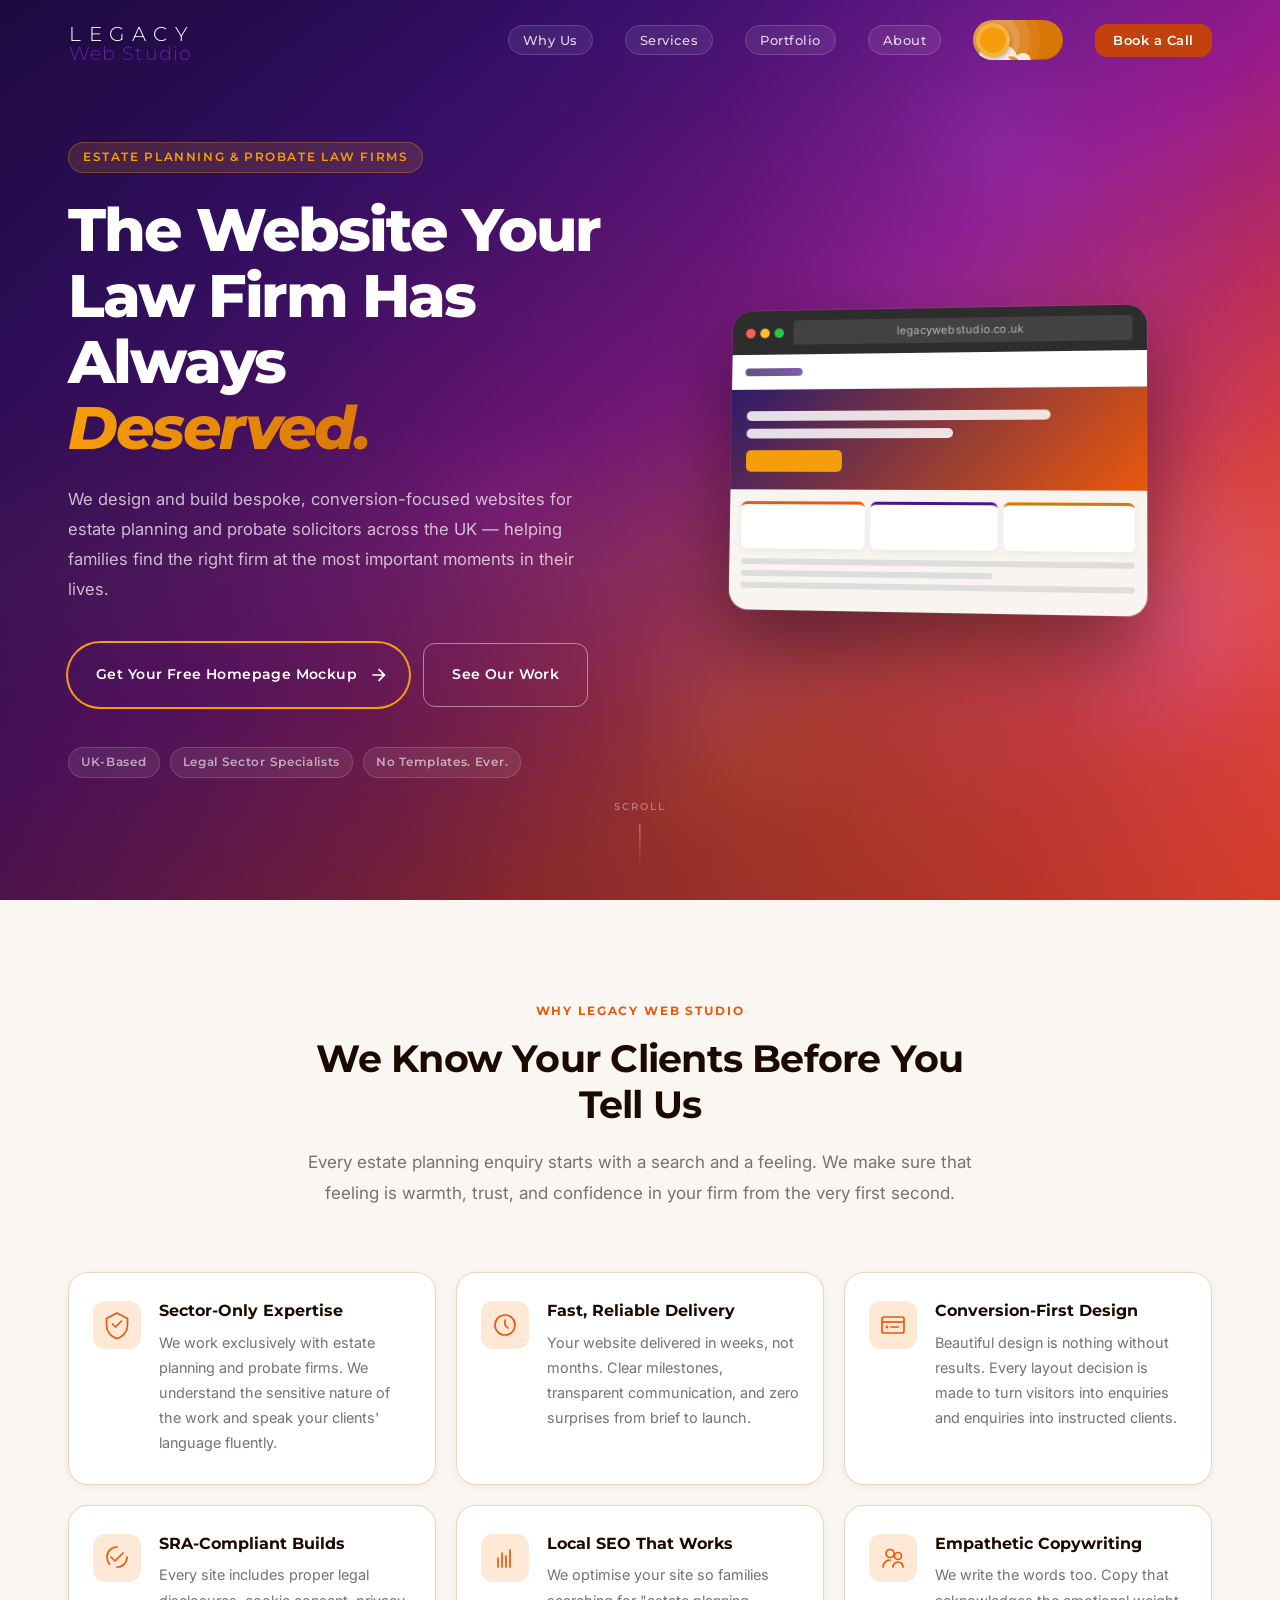
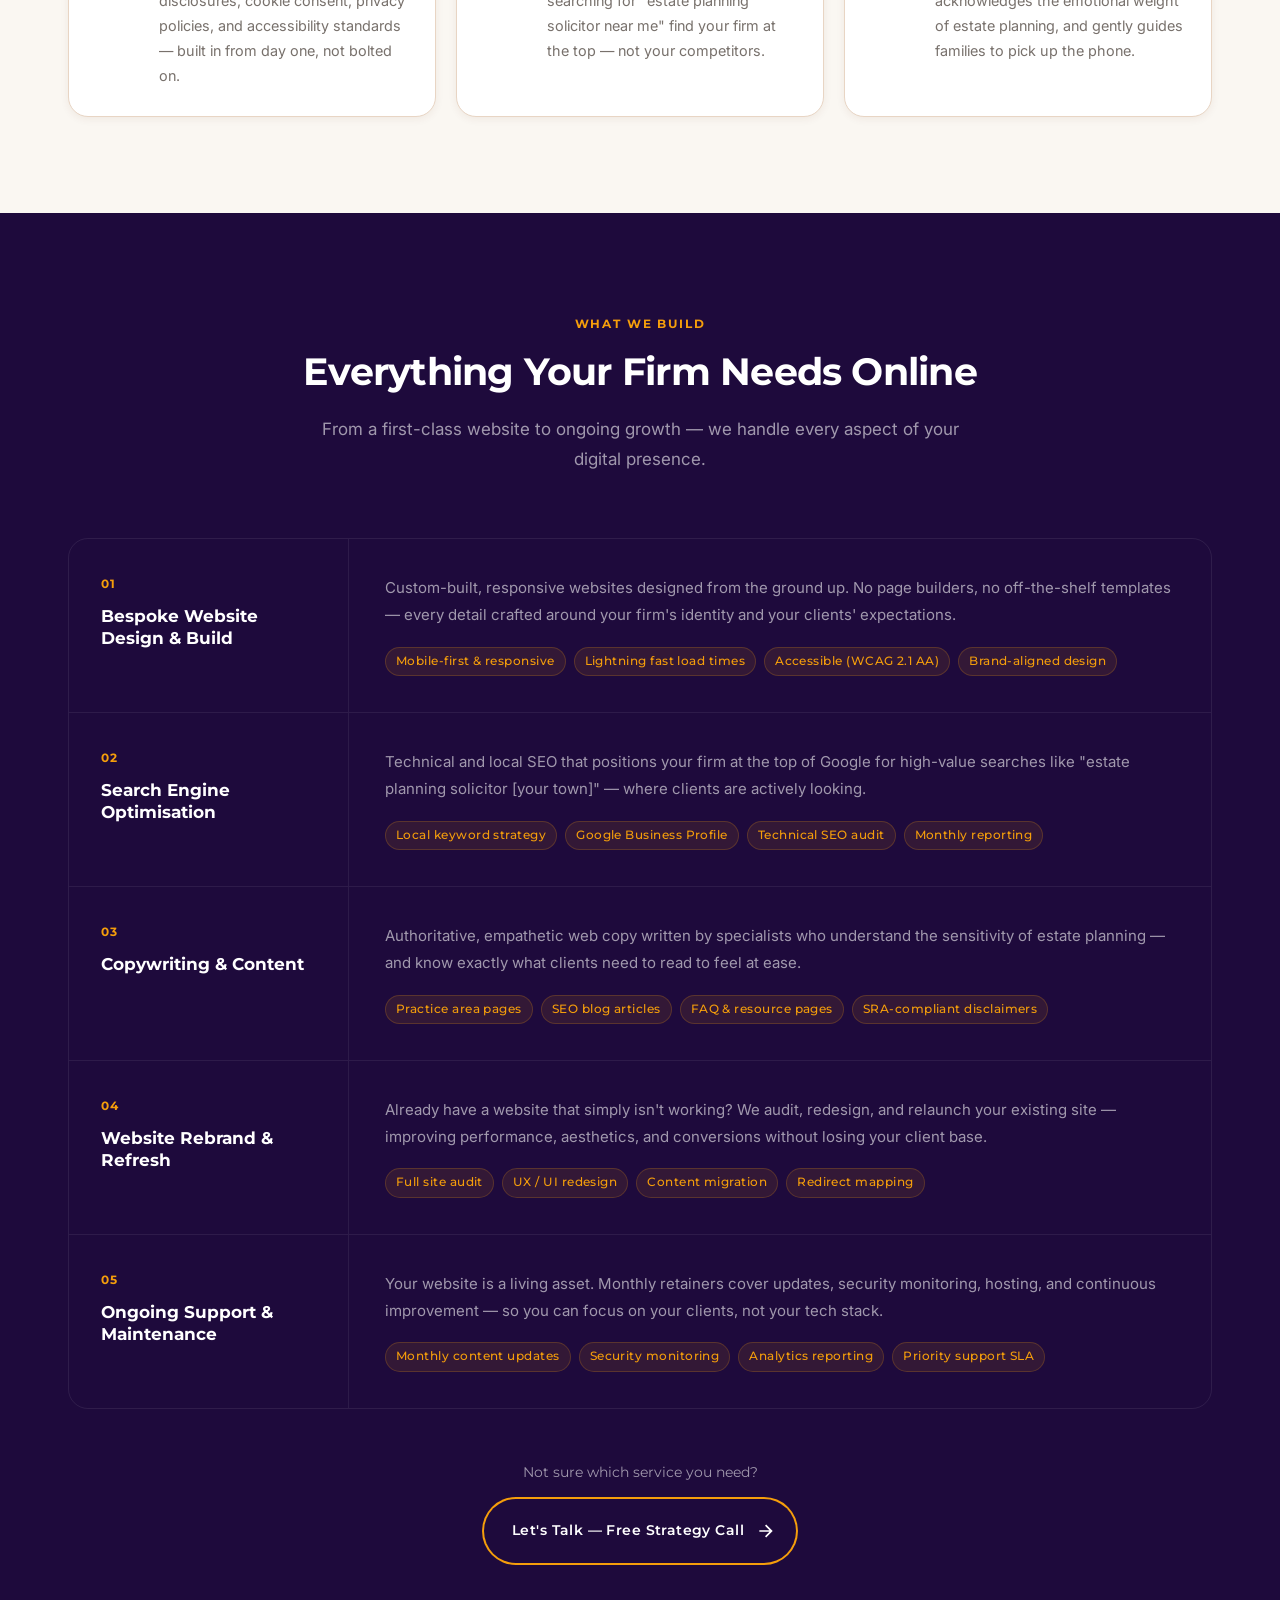
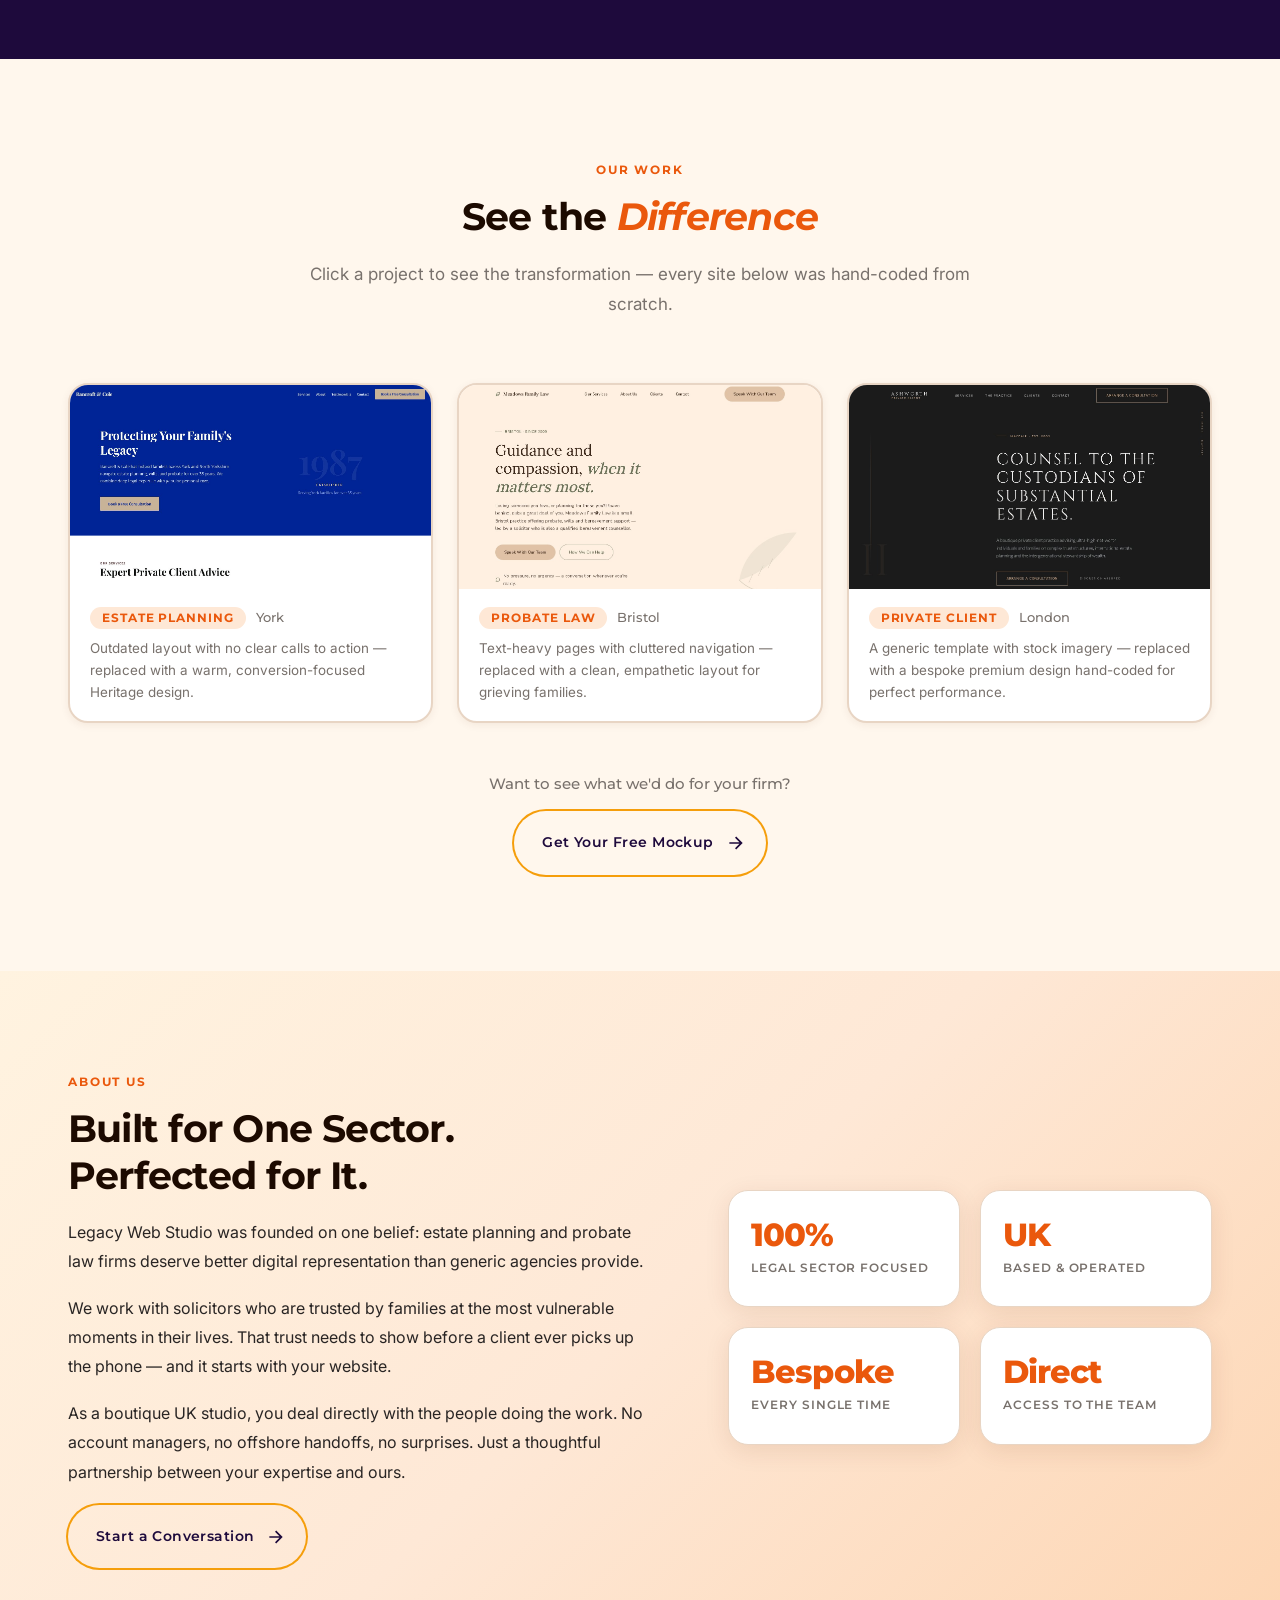
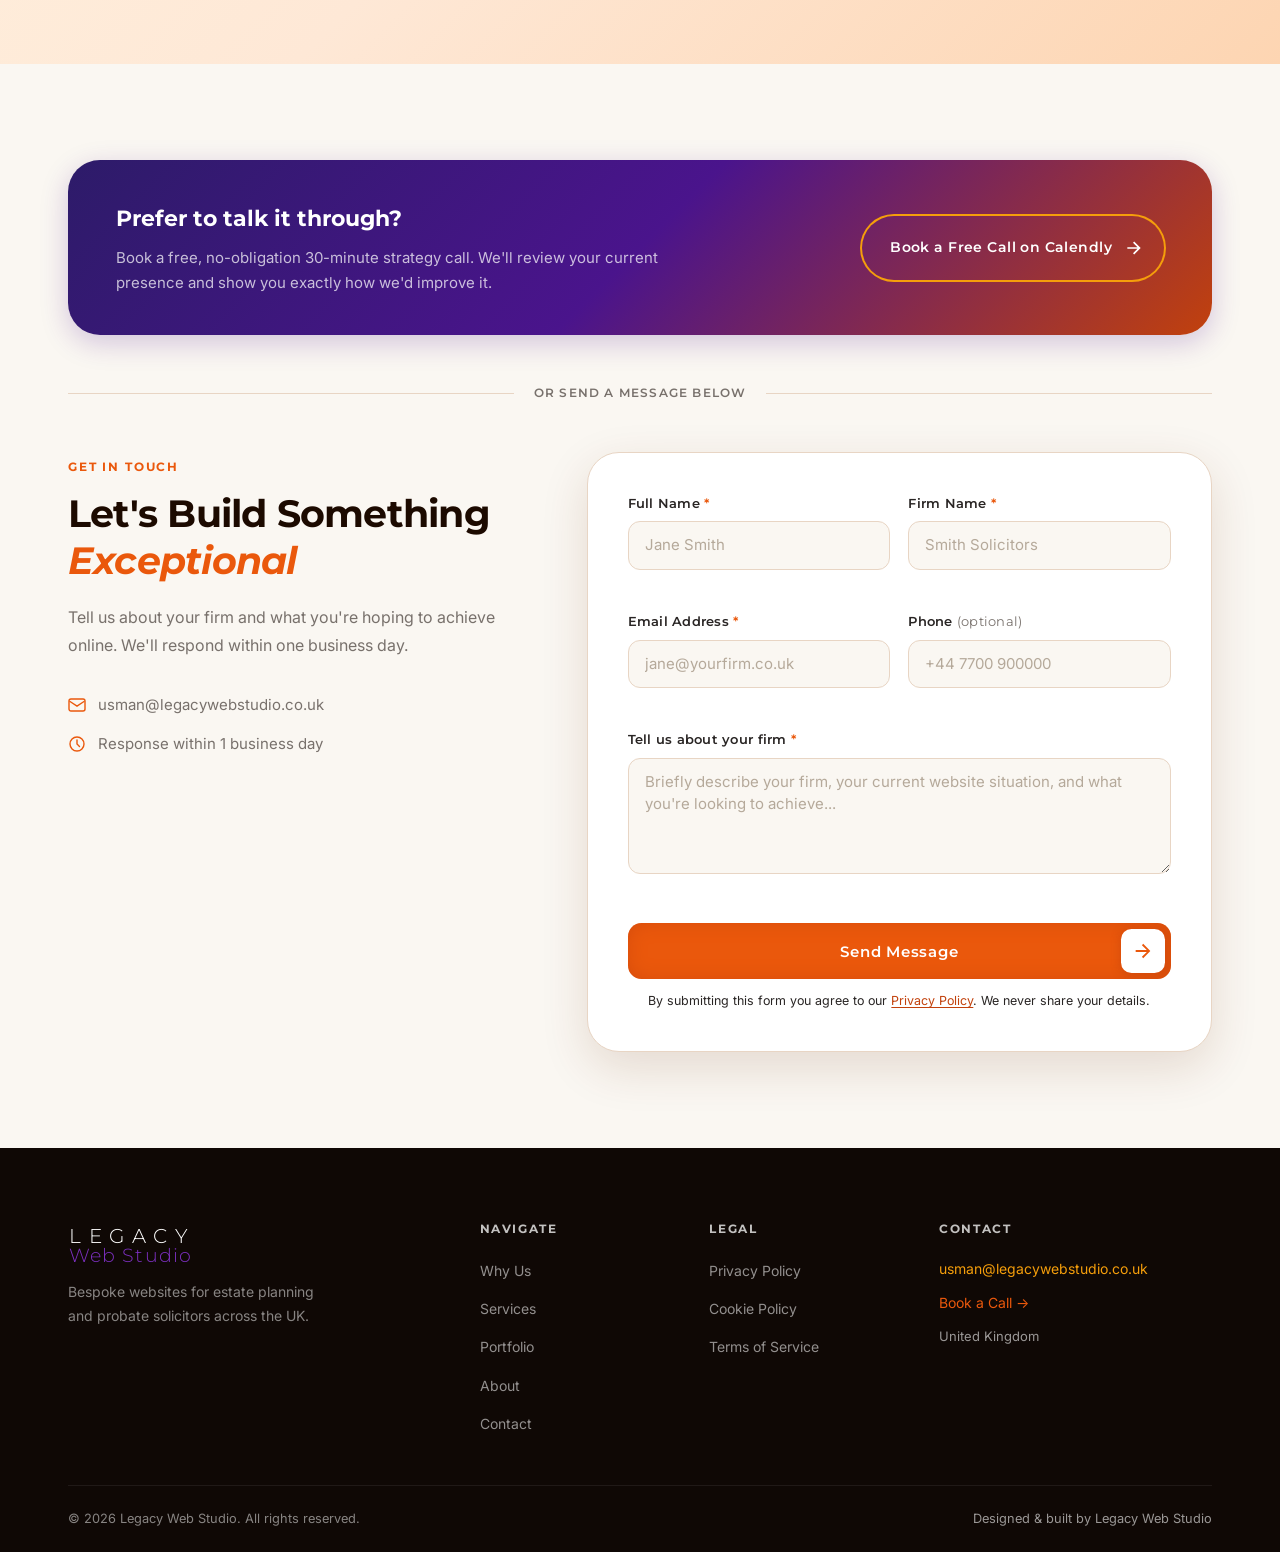
==== commit f38a4a4a: "fix: portfolio CTA mobile fill, theme toggle slide, dead-code cleanup Portfolio CTA now uses solid g" ====
--- a/index.html
+++ b/index.html
@@ -24,7 +24,7 @@
   <link rel="preconnect" href="https://fonts.gstatic.com" crossorigin />
   <link rel="preload" href="https://fonts.googleapis.com/css2?family=Montserrat:wght@300;500;600;700;800&family=Inter:wght@400;500&display=swap" as="style" />
   <link href="https://fonts.googleapis.com/css2?family=Montserrat:wght@300;500;600;700;800&family=Inter:wght@400;500&display=swap" rel="stylesheet" />
-  <link rel="stylesheet" href="css/style.min.css?v=17" />
+  <link rel="stylesheet" href="css/style.min.css?v=20" />
   <link rel="icon" type="image/svg+xml" href="assets/images/favicon.svg" />
   <script>
     (function() {
@@ -759,6 +759,6 @@
     </div>
   </footer>
 
-  <script src="js/main.min.js?v=14" defer></script>
+  <script src="js/main.min.js?v=15" defer></script>
 </body>
 </html>
--- a/css/style.min.css
+++ b/css/style.min.css
@@ -1 +1 @@
-:root{--sunset-deep:#1E0A3C;--sunset-indigo:#2D1B69;--sunset-purple:#4A148C;--sunset-grape:#6A1EA8;--sunset-coral:#C2410C;--sunset-orange:#EA580C;--sunset-amber:#D97706;--sunset-gold:#F59E0B;--cream:#FAF7F2;--sand:#FFF7ED;--peach:#FEE8D6;--peach-deep:#FDD5B2;--text-dark:#1C0A00;--text-warm:#292524;--text-muted:#78716C;--text-light:rgba(255,255,255,0.88);--text-light-dim:rgba(255,255,255,0.58);--border-warm:#E8D5C4;--success:#15803D;--error:#DC2626;--font-heading:'Montserrat',sans-serif;--font-body:'Inter',sans-serif;--r-sm:6px;--r-md:12px;--r-lg:20px;--r-full:9999px;--sh-sm:0 2px 8px rgba(100,40,10,0.07);--sh-md:0 6px 24px rgba(100,40,10,0.10);--sh-lg:0 16px 48px rgba(100,40,10,0.14);--sh-coral:0 8px 32px rgba(194,65,12,0.28);--sh-purple:0 8px 28px rgba(74,20,140,0.22);--ease:cubic-bezier(0.4,0,0.2,1);--t:0.28s;--container:1200px;--py:96px;color-scheme:light}*,*::before,*::after{box-sizing:border-box;margin:0;padding:0}html{scroll-behavior:smooth;font-size:16px;-webkit-text-size-adjust:100%}body{font-family:var(--font-body);color:var(--text-warm);background:var(--cream);line-height:1.7;-webkit-font-smoothing:antialiased;-moz-osx-font-smoothing:grayscale;overflow-x:hidden}img,svg{display:block;max-width:100%}a{color:inherit;text-decoration:none;transition:color var(--t) var(--ease)}ul{list-style:none}button{cursor:pointer;border:none;background:none;font-family:inherit}.container{width:100%;max-width:var(--container);margin:0 auto;padding:0 28px}.section{padding:var(--py) 0}.section--deep{background:var(--sunset-deep);color:var(--text-light)}.section--warm-accent{background:linear-gradient(135deg,#FFF3E0 0%,#FEE8D6 50%,#FDD5B2 100%)}.section__header{text-align:center;max-width:680px;margin:0 auto 64px}.section__eyebrow{display:inline-block;font-family:var(--font-heading);font-size:0.72rem;font-weight:700;letter-spacing:0.16em;text-transform:uppercase;color:var(--sunset-orange);margin-bottom:14px}.section__eyebrow--warm{color:var(--sunset-gold)}.section__title{font-family:var(--font-heading);font-size:clamp(1.75rem,3vw,2.5rem);font-weight:700;line-height:1.22;color:var(--text-dark);margin-bottom:18px;letter-spacing:-0.02em}.section__title em{font-style:italic;font-weight:700;color:var(--sunset-orange)}.section__title--light{color:#fff}.section__desc{font-size:1.0625rem;color:var(--text-muted);line-height:1.78}.section__desc--light{color:var(--text-light-dim)}.section__header--light .section__title{color:#fff}.btn{display:inline-flex;align-items:center;justify-content:center;gap:8px;font-family:var(--font-heading);font-size:0.875rem;font-weight:600;letter-spacing:0.03em;padding:14px 28px;border-radius:var(--r-md);transition:all var(--t) var(--ease);white-space:nowrap;position:relative;cursor:pointer;text-decoration:none;--glow-x:50%;--glow-y:50%;--glow-opacity:0;overflow:hidden}.btn::after{content:'';position:absolute;inset:0;border-radius:inherit;pointer-events:none;background:radial-gradient(circle 80px at var(--glow-x) var(--glow-y),rgba(255,255,255,0.15),transparent 70%);opacity:var(--glow-opacity);transition:opacity 0.2s ease}.dark .btn::after{background:radial-gradient(circle 80px at var(--glow-x) var(--glow-y),rgba(45,212,191,0.12),transparent 70%)}.btn--warm{background:var(--sunset-orange);color:#fff;box-shadow:var(--sh-coral)}.btn--warm:hover{background:var(--sunset-coral);transform:translateY(-2px);box-shadow:0 14px 40px rgba(194,65,12,0.35);color:#fff}.btn--warm:active{transform:translateY(0)}.btn--outline-light{background:transparent;color:#fff;border:1.5px solid rgba(255,255,255,0.45)}.btn--outline-light:hover{border-color:#fff;background:rgba(255,255,255,0.1);color:#fff}.btn--lg{padding:16px 36px;font-size:0.9375rem}.btn--full{width:100%}.btn__spinner{display:none;width:16px;height:16px;border:2px solid rgba(255,255,255,0.3);border-top-color:#fff;border-radius:50%;animation:spin 0.7s linear infinite;flex-shrink:0}.btn--loading .btn__text{display:none}.btn--loading .btn__spinner{display:block}@keyframes spin{to{transform:rotate(360deg)}}.nav-header{position:fixed;top:0;left:0;right:0;z-index:900;padding:18px 0;transition:padding var(--t) var(--ease),background 0.4s var(--ease),box-shadow var(--t) var(--ease),color 0.4s var(--ease)}.nav-header.scrolled{padding:12px 0;background:rgba(250,247,242,0.97);backdrop-filter:blur(14px);-webkit-backdrop-filter:blur(14px);box-shadow:0 1px 0 var(--border-warm),0 4px 20px rgba(100,40,10,0.06)}.nav{display:flex;align-items:center;justify-content:space-between}.nav__logo-svg{height:44px;width:auto;display:block}.logo-legacy{fill:#ffffff;transition:fill var(--t) var(--ease)}.logo-sub{fill:#6A1EA8}.nav-header.scrolled .logo-legacy{fill:var(--text-dark)}.nav__links{display:flex;align-items:center;gap:32px}.nav__link{font-family:var(--font-heading);font-size:0.8125rem;font-weight:500;letter-spacing:0.04em;color:rgba(255,255,255,0.82);position:relative;text-decoration:none;transition:color var(--t) var(--ease)}.nav__link:not(.nav__link--cta):not(.nav__link--pill)::after{content:'';position:absolute;bottom:-3px;left:0;width:0;height:1.5px;background:var(--sunset-gold);transition:width var(--t) var(--ease)}.nav__link:not(.nav__link--cta):hover{color:#fff}.nav__link:not(.nav__link--cta):not(.nav__link--pill):hover::after{width:100%}.nav-header.scrolled .nav__link:not(.nav__link--cta){color:var(--text-warm)}.nav-header.scrolled .nav__link:not(.nav__link--cta):hover{color:var(--text-dark)}.nav-header.scrolled .nav__link:not(.nav__link--cta):not(.nav__link--pill)::after{background:var(--sunset-orange)}.nav__link--pill{background:rgba(255,255,255,0.08);border:1px solid rgba(255,255,255,0.15);border-radius:var(--r-full);padding:6px 14px;transition:color var(--t) var(--ease),background var(--t) var(--ease),border-color var(--t) var(--ease)}.nav__link--pill:hover{background:rgba(255,255,255,0.16);border-color:rgba(255,255,255,0.30);color:#fff}.nav-header.scrolled .nav__link--pill{background:rgba(100,40,10,0.06);border-color:rgba(100,40,10,0.14)}.nav-header.scrolled .nav__link--pill:hover{background:rgba(100,40,10,0.11);border-color:rgba(100,40,10,0.24);color:var(--text-dark)}.nav__link--cta{background:var(--sunset-coral);color:#fff !important;padding:9px 18px;border-radius:var(--r-md);font-weight:600;font-size:0.8rem}.nav__link--cta:hover{background:#A33A0A;color:#fff !important}.nav__hamburger{display:none;flex-direction:column;gap:5px;padding:4px;z-index:910;position:relative}.nav__hamburger span{display:block;width:24px;height:2px;background:#fff;border-radius:2px;transition:all var(--t) var(--ease)}.nav-header.scrolled .nav__hamburger span{background:var(--text-warm)}.nav__hamburger.open span:nth-child(1){transform:translateY(7px) rotate(45deg)}.nav__hamburger.open span:nth-child(2){opacity:0;transform:scaleX(0)}.nav__hamburger.open span:nth-child(3){transform:translateY(-7px) rotate(-45deg)}@media (max-width:860px){.nav__hamburger{display:flex}.nav__links{position:fixed;top:0;left:0;width:100%;height:100%;flex-direction:column;justify-content:center;align-items:center;gap:28px;padding-top:70px;background:rgba(11,13,23,0.98);opacity:0;pointer-events:none;transition:opacity var(--t) var(--ease);z-index:899}.nav__links.open{opacity:1;pointer-events:auto}.nav__link{font-size:1.25rem;color:rgba(255,255,255,0.9) !important}.nav__link--cta{font-size:1rem}.nav__link:not(.nav__link--cta):not(.nav__link--pill)::after{background:var(--sunset-gold)}.nav__link--pill{background:none;border:none;border-radius:0;padding:0}.nav__link.nav__link--pill::after{content:'';position:absolute;bottom:-3px;left:0;width:0;height:1.5px;background:var(--sunset-gold);transition:width var(--t) var(--ease)}.nav__link.nav__link--pill:hover::after{width:100%}.nav-header.menu-open{background:rgba(11,13,23,0.97) !important;backdrop-filter:none !important;-webkit-backdrop-filter:none !important;box-shadow:none !important;filter:none !important;transform:none !important}.nav-header.menu-open .logo-legacy{fill:#ffffff !important}.nav-header.menu-open .logo-sub{fill:#6A1EA8 !important}.nav-header.menu-open .nav__hamburger span{background:#fff !important}}.nav__theme-toggle{display:flex;align-items:center}.theme-switch{--toggle-size:16px;--container-width:5.625em;--container-height:2.5em;--container-radius:6.25em;--container-light-bg:#D97706;--container-night-bg:#0B0D17;--circle-container-diameter:3.375em;--sun-moon-diameter:2.125em;--sun-bg:#F59E0B;--moon-bg:#C8D8FF;--spot-color:#959DB1;--circle-container-offset:calc((var(--circle-container-diameter) - var(--container-height)) / 2 * -1);--stars-color:#fff;--clouds-color:#FEE8D6;--back-clouds-color:#D97706;--toggle-transition:0.5s cubic-bezier(0,-0.02,0.4,1.25);--circle-transition:0.3s cubic-bezier(0,-0.02,0.35,1.17);font-size:var(--toggle-size);position:relative;display:inline-block;cursor:pointer;user-select:none;-webkit-tap-highlight-color:transparent}.theme-switch__checkbox{opacity:0;width:0;height:0;position:absolute;pointer-events:none}.theme-switch__container{width:var(--container-width);height:var(--container-height);background-color:var(--container-light-bg);border-radius:var(--container-radius);overflow:hidden;cursor:pointer;box-shadow:0em -0.0625em 0.0625em 0em rgba(0,0,0,0.25) inset;transition:background-color var(--toggle-transition);position:relative}.theme-switch__checkbox:checked~.theme-switch__container{background-color:var(--container-night-bg)}.theme-switch__circle-container{width:var(--circle-container-diameter);height:var(--circle-container-diameter);background-color:rgba(255,255,255,0.1);position:absolute;left:var(--circle-container-offset);top:var(--circle-container-offset);border-radius:50%;box-shadow:inset 0 0 0 3.375em rgba(255,255,255,0.1),inset 0 0 0 3.375em rgba(255,255,255,0.1),0 0 0 0.625em rgba(255,255,255,0.1),0 0 0 1.25em rgba(255,255,255,0.05);display:flex;align-items:center;justify-content:center;transition:left var(--circle-transition)}.theme-switch__checkbox:checked~.theme-switch__container .theme-switch__circle-container{left:calc(var(--container-width) - var(--circle-container-diameter)+var(--circle-container-offset) * -1)}.theme-switch__sun-moon-container{pointer-events:none;position:relative;z-index:2;width:var(--sun-moon-diameter);height:var(--sun-moon-diameter);margin:0 auto;border-radius:50%;background-color:var(--sun-bg);box-shadow:0.0625em 0.125em 0.25em rgba(0,0,0,0.26),inset 0 0 0 0.25em rgba(255,255,255,0.2);transition:background-color var(--toggle-transition);overflow:hidden}.theme-switch__checkbox:checked~.theme-switch__container .theme-switch__sun-moon-container{background-color:var(--moon-bg)}.theme-switch__moon{transform:translateX(100%);position:absolute;transition:transform 0.45s ease-in-out;width:100%;height:100%;background-color:var(--moon-bg);border-radius:50%;border:0.0625em solid var(--moon-bg);box-shadow:0.0625em 0.0625em 0.25em 0.25em rgba(254,247,254,0.1)}.theme-switch__checkbox:checked~.theme-switch__container .theme-switch__moon{transform:translateX(0)}.theme-switch__spot{position:absolute;top:0.75em;left:0.3125em;width:0.5em;height:0.5em;border-radius:50%;background-color:var(--spot-color);box-shadow:0 0.0625em 0.125em rgba(0,0,0,0.1) inset}.theme-switch__spot:nth-child(2){width:0.375em;height:0.375em;top:0.3125em;left:1.125em}.theme-switch__spot:nth-child(3){width:0.25em;height:0.25em;top:0.9375em;left:0.875em}.theme-switch__clouds{width:1.25em;height:1.25em;background-color:var(--clouds-color);border-radius:50%;position:absolute;bottom:-0.625em;left:0.375em;box-shadow:0.8125em 0.3125em 0 0em var(--clouds-color),-0.4375em 0.3125em 0 0.0625em var(--clouds-color),1.375em 0.3125em 0 -0.0625em var(--back-clouds-color),0.375em -0.125em 0 0.375em var(--clouds-color),0.875em -0.0625em 0 0.25em var(--clouds-color),2.125em 0.0625em 0 -0.125em var(--clouds-color);transition:var(--toggle-transition)}.theme-switch__checkbox:checked~.theme-switch__container .theme-switch__clouds{bottom:-1.625em}.theme-switch__stars-container{position:absolute;color:var(--stars-color);top:-100%;left:0.3125em;width:2.75em;height:auto;transition:var(--toggle-transition)}.theme-switch__checkbox:checked~.theme-switch__container .theme-switch__stars-container{top:0.0625em}@media (max-width:860px){.nav__theme-toggle{order:-1}}.hero{position:sticky;top:0;z-index:0;min-height:100svh;display:flex;align-items:center;overflow:hidden;background:var(--sunset-deep)}#hero-canvas{position:absolute;inset:0;width:100%;height:100%;z-index:0}.hero__overlay{position:absolute;inset:0;z-index:2;background:linear-gradient( to right,rgba(30,10,60,0.68) 0%,rgba(30,10,60,0.35) 55%,rgba(30,10,60,0.0) 100% );pointer-events:none}.hero__inner{position:relative;z-index:3;display:grid;grid-template-columns:55fr 45fr;gap:60px;align-items:center;padding-top:100px;padding-bottom:80px}.hero__text{max-width:600px}.hero__eyebrow{display:inline-block;font-family:var(--font-heading);font-size:0.72rem;font-weight:600;letter-spacing:0.14em;text-transform:uppercase;color:var(--sunset-gold);background:rgba(245,158,11,0.15);border:1px solid rgba(245,158,11,0.3);padding:5px 14px;border-radius:var(--r-full);margin-bottom:24px}.hero__headline{font-family:var(--font-heading);font-size:clamp(2.2rem,5vw,3.75rem);font-weight:800;line-height:1.1;color:#fff;letter-spacing:-0.035em;margin-bottom:24px}.hero__headline em{font-style:italic;font-weight:800;color:var(--sunset-gold);background:linear-gradient(90deg,var(--sunset-gold),var(--sunset-amber));-webkit-background-clip:text;-webkit-text-fill-color:transparent;background-clip:text}.hero__sub{font-size:clamp(0.9375rem,1.3vw,1.0625rem);color:rgba(255,255,255,0.72);line-height:1.8;max-width:520px;margin-bottom:38px}.hero__actions{display:flex;gap:14px;flex-wrap:wrap;margin-bottom:40px}.hero__trust{display:flex;gap:10px;flex-wrap:wrap}.hero__trust-pill{font-family:var(--font-heading);font-size:0.72rem;font-weight:600;letter-spacing:0.06em;color:rgba(255,255,255,0.6);background:rgba(255,255,255,0.08);border:1px solid rgba(255,255,255,0.14);padding:5px 12px;border-radius:var(--r-full)}.hero__mockup{width:100%;max-width:420px;border-radius:var(--r-lg);overflow:hidden;box-shadow:0 32px 80px rgba(0,0,0,0.4),0 0 0 1px rgba(255,255,255,0.08);transform:perspective(1200px) rotateY(-8deg) rotateX(3deg);transition:transform 0.6s var(--ease);animation:mockup-float 5s ease-in-out infinite;will-change:transform}.hero__mockup:hover{transform:perspective(1200px) rotateY(-4deg) rotateX(1deg)}@keyframes mockup-float{0%,100%{transform:perspective(1200px) rotateY(-8deg) rotateX(3deg) translateY(0)}50%{transform:perspective(1200px) rotateY(-8deg) rotateX(3deg) translateY(-10px)}}.mockup__chrome{background:#2D2D2D;padding:10px 14px;display:flex;align-items:center;gap:10px}.mockup__dots{display:flex;gap:5px}.dot{width:10px;height:10px;border-radius:50%}.dot--red{background:#FF5F57}.dot--amber{background:#FEBC2E}.dot--green{background:#28C840}.mockup__url-bar{flex:1;background:rgba(255,255,255,0.1);border-radius:4px;font-size:0.7rem;color:rgba(255,255,255,0.62);padding:3px 10px;font-family:var(--font-body);letter-spacing:0.02em;text-align:center}.mockup__screen{background:#F8F5F0;padding:0;min-height:260px}.mockup__nav-strip{height:36px;background:#fff;border-bottom:1px solid #EEE;display:flex;align-items:center;padding:0 14px;gap:6px}.mockup__nav-strip::before{content:'';width:60px;height:8px;background:linear-gradient(90deg,var(--sunset-deep),var(--sunset-purple));border-radius:4px;opacity:0.7}.mockup__hero-stripe{background:linear-gradient(135deg,var(--sunset-indigo) 0%,var(--sunset-orange) 100%);padding:22px 16px 18px;display:flex;flex-direction:column;gap:8px}.mockup__headline-line{height:10px;background:rgba(255,255,255,0.85);border-radius:5px}.mockup__headline-line--wide{width:80%}.mockup__headline-line--medium{width:55%}.mockup__cta-pill{margin-top:4px;width:100px;height:22px;background:var(--sunset-gold);border-radius:5px}.mockup__cards-row{display:grid;grid-template-columns:repeat(3,1fr);gap:6px;padding:12px 12px 0}.mockup__card{height:48px;background:#fff;border-radius:6px;box-shadow:0 2px 6px rgba(0,0,0,0.06);border-top:3px solid}.mockup__card:nth-child(1){border-color:var(--sunset-orange)}.mockup__card:nth-child(2){border-color:var(--sunset-purple)}.mockup__card:nth-child(3){border-color:var(--sunset-amber)}.mockup__text-rows{padding:10px 12px 16px;display:flex;flex-direction:column;gap:6px}.mockup__text-line{height:6px;background:#DDD;border-radius:3px}.mockup__text-line--short{width:65%}.hero__scroll-hint{position:absolute;bottom:32px;left:50%;transform:translateX(-50%);z-index:3;display:flex;flex-direction:column;align-items:center;gap:8px}.hero__scroll-label{font-family:var(--font-heading);font-size:0.65rem;font-weight:600;letter-spacing:0.18em;text-transform:uppercase;color:rgba(255,255,255,0.35)}.hero__scroll-line{width:1.5px;height:44px;background:linear-gradient(to bottom,rgba(255,255,255,0.5),transparent);animation:scroll-drop 2s ease-in-out infinite}@keyframes scroll-drop{0%,100%{opacity:0.5;transform:scaleY(1)}50%{opacity:1;transform:scaleY(1.2)}}.why-us{background:var(--cream);position:relative;z-index:1}.why-us__grid{display:grid;grid-template-columns:repeat(3,1fr);gap:20px}.why-card{display:flex;gap:18px;background:#fff;border:1px solid var(--border-warm);border-radius:var(--r-lg);padding:28px 24px;box-shadow:var(--sh-sm);transition:box-shadow var(--t) var(--ease),transform var(--t) var(--ease),border-color var(--t) var(--ease)}.why-card:hover{box-shadow:var(--sh-lg);transform:translateY(-4px);border-color:var(--peach-deep)}.why-card__icon-wrap{flex-shrink:0;width:48px;height:48px;display:flex;align-items:center;justify-content:center;background:var(--peach);border-radius:var(--r-md);color:var(--sunset-orange)}.why-card__body{flex:1}.why-card__title{font-family:var(--font-heading);font-size:1rem;font-weight:700;color:var(--text-dark);margin-bottom:8px;line-height:1.3}.why-card__desc{font-size:0.9rem;color:var(--text-muted);line-height:1.75}.services__list{display:flex;flex-direction:column;gap:0;border:1px solid rgba(255,255,255,0.08);border-radius:var(--r-lg);overflow:hidden;margin-bottom:52px}.service-item{display:grid;grid-template-columns:280px 1fr;gap:0;border-bottom:1px solid rgba(255,255,255,0.07);transition:background var(--t) var(--ease)}.service-item:last-child{border-bottom:none}.service-item:hover{background:rgba(234,88,12,0.07)}.dark .service-item:hover{background:rgba(45,212,191,0.05)}.service-item__left{padding:36px 32px;border-right:1px solid rgba(255,255,255,0.07);display:flex;flex-direction:column;gap:10px}.service-item__num{font-family:var(--font-heading);font-size:0.72rem;font-weight:700;letter-spacing:0.12em;color:var(--sunset-gold)}.service-item__title{font-family:var(--font-heading);font-size:1.0625rem;font-weight:700;color:#fff;line-height:1.3}.service-item__right{padding:36px 36px}.service-item__desc{font-size:0.9375rem;color:var(--text-light-dim);line-height:1.78;margin-bottom:18px}.service-item__tags{display:flex;flex-wrap:wrap;gap:8px}.service-item__tags li{font-family:var(--font-heading);font-size:0.72rem;font-weight:500;letter-spacing:0.04em;color:var(--sunset-gold);background:rgba(245,158,11,0.1);border:1px solid rgba(245,158,11,0.2);padding:4px 10px;border-radius:var(--r-full)}.services__cta{text-align:center;display:flex;flex-direction:column;align-items:center;gap:14px}.services__cta-text{font-family:var(--font-heading);font-size:0.875rem;color:var(--text-light-dim)}.portfolio{background:var(--sand);position:relative;z-index:1}.portfolio__grid{display:grid;grid-template-columns:repeat(3,1fr);gap:24px;margin-bottom:28px}.portfolio-card{background:#fff;border:1px solid var(--border-warm);border-radius:var(--r-lg);overflow:hidden;box-shadow:var(--sh-sm);transition:box-shadow var(--t) var(--ease),transform var(--t) var(--ease)}.portfolio-card:hover{box-shadow:var(--sh-lg);transform:translateY(-6px)}.portfolio-card__visual{height:200px;position:relative;display:flex;align-items:center;justify-content:center;overflow:hidden}.portfolio-card__visual--a{background:linear-gradient(135deg,var(--sunset-indigo) 0%,var(--sunset-purple) 50%,var(--sunset-orange) 100%)}.portfolio-card__visual--b{background:linear-gradient(135deg,#1a0f2e 0%,var(--sunset-grape) 55%,var(--sunset-amber) 100%)}.portfolio-card__visual--c{background:linear-gradient(135deg,var(--sunset-coral) 0%,var(--sunset-orange) 50%,var(--sunset-gold) 100%)}.portfolio-card__visual-inner{width:80%;display:flex;flex-direction:column;gap:8px;align-items:flex-start}.pv-line{height:8px;background:rgba(255,255,255,0.4);border-radius:4px;width:100%}.pv-line--wide{width:80%}.pv-line--med{width:55%}.pv-line--narrow{width:40%}.pv-bar-row{display:flex;gap:6px;align-items:flex-end}.pv-bar{width:24px;height:30px;background:rgba(255,255,255,0.3);border-radius:3px 3px 0 0}.pv-bar--tall{height:46px;background:rgba(255,255,255,0.5)}.pv-bar--mid{height:38px;background:rgba(255,255,255,0.35)}.pv-grid{display:grid;grid-template-columns:1fr 1fr;gap:6px;width:100%}.pv-cell{height:28px;background:rgba(255,255,255,0.28);border-radius:5px}.pv-cell--tall{height:44px;background:rgba(255,255,255,0.45)}.pv-cell--mid{height:36px;background:rgba(255,255,255,0.35)}.pv-circle-row{display:flex;gap:8px;align-items:center}.pv-circle{width:28px;height:28px;border-radius:50%;background:rgba(255,255,255,0.35)}.pv-circle--lg{width:42px;height:42px;background:rgba(255,255,255,0.5)}.portfolio-card__tag{position:absolute;bottom:12px;left:14px;font-family:var(--font-heading);font-size:0.68rem;font-weight:700;letter-spacing:0.08em;text-transform:uppercase;color:rgba(255,255,255,0.82);background:rgba(0,0,0,0.28);backdrop-filter:blur(4px);padding:4px 10px;border-radius:var(--r-full)}.portfolio-card__body{padding:22px}.portfolio-card__title{font-family:var(--font-heading);font-size:1rem;font-weight:700;color:var(--text-dark);margin-bottom:8px;line-height:1.3}.portfolio-card__desc{font-size:0.875rem;color:var(--text-muted);line-height:1.72;margin-bottom:14px}.portfolio-card__cta{display:inline-flex;align-items:center;gap:6px;font-family:var(--font-heading);font-size:0.8125rem;font-weight:600;color:var(--sunset-orange);transition:gap var(--t) var(--ease),color var(--t) var(--ease)}.portfolio-card__cta:hover{gap:10px;color:var(--sunset-coral)}.portfolio__note{text-align:center;font-size:0.875rem;color:var(--text-muted);font-style:italic;max-width:600px;margin:0 auto}.portfolio__note a{color:var(--sunset-orange);text-decoration:underline;text-underline-offset:2px}.portfolio__showcases{display:flex;flex-direction:column;gap:48px;margin-bottom:48px}.showcase{background:#fff;border:1px solid var(--border-warm);border-radius:var(--r-lg);overflow:hidden;box-shadow:var(--sh-md);transition:box-shadow var(--t) var(--ease),transform var(--t) var(--ease)}.showcase:hover{box-shadow:var(--sh-lg);transform:translateY(-4px)}.showcase__slider{position:relative;width:100%;aspect-ratio:16 / 9;overflow:hidden;cursor:ew-resize;user-select:none;-webkit-user-select:none}.showcase__img-wrap--after{position:absolute;inset:0;z-index:1}.showcase__img-wrap--after img{width:100%;height:100%;object-fit:cover;object-position:top left;display:block}.showcase__img-wrap--before{position:absolute;inset:0;z-index:2;width:50%;overflow:hidden}.showcase__img-wrap--before img{height:100%;object-fit:cover;object-position:top left;display:block}.showcase__label{position:absolute;top:16px;font-family:var(--font-heading);font-size:0.72rem;font-weight:700;letter-spacing:0.08em;text-transform:uppercase;padding:5px 12px;border-radius:var(--r-full);z-index:5;pointer-events:none}.showcase__label--before{left:16px;background:rgba(220,38,38,0.85);color:#fff}.showcase__label--after{right:16px;background:rgba(21,128,61,0.85);color:#fff}.showcase__handle{position:absolute;top:0;bottom:0;left:50%;z-index:10;width:3px;transform:translateX(-50%);display:flex;align-items:center;justify-content:center;outline:none}.showcase__handle-line{position:absolute;inset:0;background:#fff;box-shadow:0 0 8px rgba(0,0,0,0.3)}.showcase__handle-grip{position:relative;z-index:11;width:40px;height:40px;border-radius:50%;background:#fff;box-shadow:0 2px 8px rgba(0,0,0,0.2),0 0 0 2px rgba(255,255,255,0.8);display:flex;align-items:center;justify-content:center;color:var(--text-warm);transition:transform 0.2s ease,box-shadow 0.2s ease}.showcase__handle-grip:hover,.showcase__handle:focus-visible .showcase__handle-grip{transform:scale(1.15);box-shadow:0 4px 16px rgba(0,0,0,0.25),0 0 0 3px var(--sunset-orange)}.showcase__handle:focus-visible{outline:none}.showcase__info{padding:24px 28px}.showcase__meta{display:flex;align-items:center;gap:12px;margin-bottom:12px}.showcase__tag{font-family:var(--font-heading);font-size:0.72rem;font-weight:700;letter-spacing:0.08em;text-transform:uppercase;color:var(--sunset-orange);background:var(--peach);padding:4px 12px;border-radius:var(--r-full)}.showcase__location{font-family:var(--font-heading);font-size:0.8rem;font-weight:500;color:var(--text-muted)}.showcase__desc{font-size:0.9rem;color:var(--text-muted);line-height:1.75}.portfolio__cta{text-align:center;display:flex;flex-direction:column;align-items:center;gap:14px}.portfolio__cta-text{font-family:var(--font-heading);font-size:0.9375rem;font-weight:500;color:var(--text-muted)}.dark .showcase{background:#162640;border-color:rgba(139,92,246,0.06)}.dark .showcase:hover{border-color:rgba(45,212,191,0.15)}.dark .showcase__handle-grip{background:#1E2235;color:#E2E8F0;box-shadow:0 2px 8px rgba(0,0,0,0.4),0 0 0 2px rgba(255,255,255,0.1)}.dark .showcase__handle-grip:hover,.dark .showcase__handle:focus-visible .showcase__handle-grip{box-shadow:0 4px 16px rgba(0,0,0,0.4),0 0 0 3px #2DD4BF}.dark .showcase__handle-line{background:rgba(255,255,255,0.7)}.dark .showcase__tag{color:#5EEAD4;background:rgba(94,234,212,0.1)}@media (max-width:700px){.showcase__slider{aspect-ratio:4 / 3}.showcase__info{padding:20px 18px}.showcase__handle-grip{width:36px;height:36px}.showcase__label{font-size:0.65rem;padding:4px 10px;top:10px}.showcase__label--before{left:10px}.showcase__label--after{right:10px}}.portfolio__grid{display:grid;grid-template-columns:repeat(3,1fr);gap:24px;margin-bottom:48px}.showcase-card{display:flex;flex-direction:column;background:#fff;border:2px solid var(--border-warm);border-radius:var(--r-lg);overflow:hidden;box-shadow:var(--sh-sm);cursor:pointer;transition:box-shadow var(--t) var(--ease),transform var(--t) var(--ease),border-color var(--t) var(--ease);text-align:left;font-family:inherit;font-size:inherit;color:inherit;padding:0;-webkit-appearance:none;appearance:none}.showcase-card:hover{box-shadow:var(--sh-lg);transform:translateY(-6px);border-color:var(--sunset-orange)}.showcase-card:focus-visible{outline:2.5px solid var(--sunset-orange);outline-offset:3px}.showcase-card__img{position:relative;aspect-ratio:16 / 9;overflow:hidden}.showcase-card__img img{width:100%;height:100%;object-fit:cover;object-position:top left;display:block;transition:transform 0.4s var(--ease)}.showcase-card:hover .showcase-card__img img{transform:scale(1.03)}.showcase-card__explore{position:absolute;bottom:0;left:0;right:0;padding:10px;text-align:center;font-family:var(--font-heading);font-size:0.72rem;font-weight:600;letter-spacing:0.06em;text-transform:uppercase;color:#fff;background:linear-gradient(to top,rgba(0,0,0,0.6) 0%,transparent 100%);opacity:0;transition:opacity var(--t) var(--ease)}.showcase-card:hover .showcase-card__explore{opacity:1}.showcase-card__info{padding:18px 20px}.showcase-card__meta{display:flex;align-items:center;gap:10px;margin-bottom:8px}.showcase-card__desc{font-size:0.84rem;color:var(--text-muted);line-height:1.65}.portfolio__cta{text-align:center;display:flex;flex-direction:column;align-items:center;gap:14px}.portfolio__cta-text{font-family:var(--font-heading);font-size:0.9375rem;font-weight:500;color:var(--text-muted)}.showcase-modal{position:fixed;inset:0;z-index:950;display:flex;align-items:center;justify-content:center;opacity:0;pointer-events:none;transition:opacity 0.35s var(--ease)}.showcase-modal[hidden]{display:none}.showcase-modal.open{opacity:1;pointer-events:auto}.showcase-modal__backdrop{position:absolute;inset:0;background:rgba(0,0,0,0.75);backdrop-filter:blur(8px);-webkit-backdrop-filter:blur(8px)}.showcase-modal__content{position:relative;z-index:1;width:90%;max-width:960px;max-height:90vh;overflow-y:auto;background:#fff;border-radius:var(--r-lg);box-shadow:0 32px 80px rgba(0,0,0,0.4);transform:scale(0.95) translateY(10px);transition:transform 0.35s var(--ease)}.showcase-modal.open .showcase-modal__content{transform:scale(1) translateY(0)}.showcase-modal__close{position:absolute;top:12px;right:12px;z-index:20;width:40px;height:40px;border-radius:50%;background:rgba(0,0,0,0.5);color:#fff;display:flex;align-items:center;justify-content:center;cursor:pointer;border:none;transition:background var(--t) var(--ease),transform var(--t) var(--ease)}.showcase-modal__close:hover{background:rgba(0,0,0,0.7);transform:scale(1.1)}.showcase-modal__close:focus-visible{outline:2.5px solid #fff;outline-offset:3px}.showcase-modal__slide{display:none}.showcase-modal__slide.active{display:block}.showcase-modal__info{padding:20px 28px 24px;display:flex;flex-wrap:wrap;align-items:center;gap:10px}.showcase-modal__info .showcase__desc{width:100%;margin-top:4px}.showcase__slider{position:relative;width:100%;aspect-ratio:16 / 9;overflow:hidden;cursor:ew-resize;user-select:none;-webkit-user-select:none}.showcase__img-wrap--after{position:absolute;inset:0;z-index:1}.showcase__img-wrap--after img{width:100%;height:100%;object-fit:cover;object-position:top left;display:block}.showcase__img-wrap--before{position:absolute;inset:0;z-index:2;width:50%;overflow:hidden}.showcase__img-wrap--before img{height:100%;object-fit:cover;object-position:top left;display:block}.showcase__label{position:absolute;top:16px;font-family:var(--font-heading);font-size:0.72rem;font-weight:700;letter-spacing:0.08em;text-transform:uppercase;padding:5px 12px;border-radius:var(--r-full);z-index:5;pointer-events:none}.showcase__label--before{left:16px;background:rgba(220,38,38,0.85);color:#fff}.showcase__label--after{right:16px;background:rgba(21,128,61,0.85);color:#fff}.showcase__handle{position:absolute;top:0;bottom:0;left:50%;z-index:10;width:3px;transform:translateX(-50%);display:flex;align-items:center;justify-content:center;outline:none}.showcase__handle-line{position:absolute;inset:0;background:#fff;box-shadow:0 0 8px rgba(0,0,0,0.3)}.showcase__handle-grip{position:relative;z-index:11;width:40px;height:40px;border-radius:50%;background:#fff;box-shadow:0 2px 8px rgba(0,0,0,0.2),0 0 0 2px rgba(255,255,255,0.8);display:flex;align-items:center;justify-content:center;color:var(--text-warm);transition:transform 0.2s ease,box-shadow 0.2s ease}.showcase__handle-grip:hover,.showcase__handle:focus-visible .showcase__handle-grip{transform:scale(1.15);box-shadow:0 4px 16px rgba(0,0,0,0.25),0 0 0 3px var(--sunset-orange)}.showcase__handle:focus-visible{outline:none}.showcase__tag{font-family:var(--font-heading);font-size:0.72rem;font-weight:700;letter-spacing:0.08em;text-transform:uppercase;color:var(--sunset-orange);background:var(--peach);padding:4px 12px;border-radius:var(--r-full)}.showcase__location{font-family:var(--font-heading);font-size:0.8rem;font-weight:500;color:var(--text-muted)}.showcase__desc{font-size:0.9rem;color:var(--text-muted);line-height:1.75}.dark .showcase-card{background:#162640;border-color:rgba(94,234,212,0.1)}.dark .showcase-card:hover{border-color:rgba(45,212,191,0.4)}.dark .showcase-modal__content{background:#162640}.dark .showcase-modal__backdrop{background:rgba(0,0,0,0.85)}.dark .showcase__handle-grip{background:#1E2235;color:#E2E8F0;box-shadow:0 2px 8px rgba(0,0,0,0.4),0 0 0 2px rgba(255,255,255,0.1)}.dark .showcase__handle-grip:hover,.dark .showcase__handle:focus-visible .showcase__handle-grip{box-shadow:0 4px 16px rgba(0,0,0,0.4),0 0 0 3px #2DD4BF}.dark .showcase__handle-line{background:rgba(255,255,255,0.7)}.dark .showcase__tag{color:#5EEAD4;background:rgba(94,234,212,0.1)}@media (max-width:960px){.portfolio__grid{grid-template-columns:repeat(2,1fr)}}@media (max-width:600px){.portfolio__grid{grid-template-columns:1fr}.showcase-modal__content{width:95%;max-height:85vh}.showcase__handle-grip{width:36px;height:36px}.showcase__label{font-size:0.65rem;padding:4px 10px;top:10px}.showcase__label--before{left:10px}.showcase__label--after{right:10px}}.about__inner{display:grid;grid-template-columns:1.2fr 1fr;gap:80px;align-items:center}.about__content .section__eyebrow,.about__content .section__title{text-align:left}.about__text{font-size:1rem;color:var(--text-warm);line-height:1.82;margin-bottom:18px}.about__stats{display:grid;grid-template-columns:1fr 1fr;gap:20px}.about__stat{background:#fff;border:1px solid var(--border-warm);border-radius:var(--r-lg);padding:28px 22px;box-shadow:var(--sh-md);transition:transform var(--t) var(--ease),box-shadow var(--t) var(--ease)}.about__stat:hover{transform:translateY(-4px);box-shadow:var(--sh-lg)}.about__stat-num{display:block;font-family:var(--font-heading);font-size:2rem;font-weight:800;color:var(--sunset-orange);line-height:1;margin-bottom:8px;letter-spacing:-0.03em}.about__stat-label{display:block;font-family:var(--font-heading);font-size:0.72rem;font-weight:600;letter-spacing:0.08em;text-transform:uppercase;color:var(--text-muted)}.contact{background:var(--cream);position:relative;z-index:1}.contact__calendly-banner{display:flex;align-items:center;justify-content:space-between;gap:32px;background:linear-gradient(135deg,var(--sunset-indigo) 0%,var(--sunset-purple) 50%,var(--sunset-coral) 100%);border-radius:32px;padding:40px 48px;margin-bottom:48px;box-shadow:var(--sh-purple)}.contact__calendly-text{flex:1}.contact__calendly-heading{font-family:var(--font-heading);font-size:1.375rem;font-weight:700;color:#fff;margin-bottom:8px}.contact__calendly-sub{font-size:0.9375rem;color:rgba(255,255,255,0.72);line-height:1.65;max-width:560px}.contact__divider{display:flex;align-items:center;gap:20px;margin-bottom:48px}.contact__divider::before,.contact__divider::after{content:'';flex:1;height:1px;background:var(--border-warm)}.contact__divider span{font-family:var(--font-heading);font-size:0.75rem;font-weight:600;letter-spacing:0.1em;text-transform:uppercase;color:var(--text-muted);white-space:nowrap}.contact__grid{display:grid;grid-template-columns:1fr 1.4fr;gap:72px;align-items:start}.contact__info .section__eyebrow,.contact__info .section__title{text-align:left}.contact__desc{font-size:1rem;color:var(--text-muted);line-height:1.78;margin-bottom:32px}.contact__detail-list{display:flex;flex-direction:column;gap:14px}.contact__detail{display:flex;align-items:center;gap:12px;font-size:0.9375rem;color:var(--text-muted)}.contact__detail svg{color:var(--sunset-orange);flex-shrink:0}.contact__detail a:hover{color:var(--sunset-orange)}.contact__form{background:#fff;border:1px solid var(--border-warm);border-radius:32px;padding:40px;box-shadow:var(--sh-lg)}.form__row{display:grid;grid-template-columns:1fr 1fr;gap:18px}.form__group{margin-bottom:20px}.form__label{display:block;font-family:var(--font-heading);font-size:0.8rem;font-weight:600;letter-spacing:0.02em;color:var(--text-warm);margin-bottom:7px}.form__req{color:var(--sunset-orange)}.form__optional{font-weight:400;color:var(--text-muted)}.form__input,.form__textarea{width:100%;padding:12px 16px;font-family:var(--font-body);font-size:0.9375rem;color:var(--text-dark);background:var(--cream);border:1.5px solid var(--border-warm);border-radius:var(--r-md);outline:none;transition:border-color var(--t) var(--ease),box-shadow var(--t) var(--ease),background var(--t) var(--ease);line-height:1.5;-webkit-appearance:none}.form__input::placeholder,.form__textarea::placeholder{color:#B5A99A}.form__input:focus,.form__textarea:focus{border-color:var(--sunset-orange);background:#fff;box-shadow:0 0 0 3px rgba(234,88,12,0.1)}.form__input.error,.form__textarea.error{border-color:var(--error);box-shadow:0 0 0 3px rgba(220,38,38,0.08)}.form__input:focus-visible,.form__textarea:focus-visible{outline:none}.form__textarea{resize:vertical;min-height:108px}.form__error{display:block;font-size:0.78rem;color:var(--error);margin-top:5px;min-height:16px}.form__privacy{font-size:0.78rem;color:var(--text-warm);text-align:center;margin-top:12px;line-height:1.55}.form__privacy a{color:var(--sunset-coral);text-decoration:underline;text-underline-offset:2px}.form__success{display:none;margin-top:14px;padding:14px 18px;background:#ECFDF5;border:1px solid #A7F3D0;border-radius:var(--r-md);font-size:0.9rem;color:var(--success);text-align:center}.form__success.visible{display:block}.footer{background:#0F0805;color:rgba(255,255,255,0.55);padding:72px 0 0;position:relative;z-index:1}.footer__grid{display:grid;grid-template-columns:2fr 1fr 1fr 1.5fr;gap:48px;padding-bottom:48px;border-bottom:1px solid rgba(255,255,255,0.07)}.footer__logo-svg{height:44px;width:auto;display:block;margin-bottom:16px}.footer__tagline{font-size:0.875rem;color:rgba(255,255,255,0.50);line-height:1.72;max-width:270px}.footer__heading{font-family:var(--font-heading);font-size:0.72rem;font-weight:700;letter-spacing:0.14em;text-transform:uppercase;color:rgba(255,255,255,0.75);margin-bottom:18px}.footer__links{display:flex;flex-direction:column;gap:11px}.footer__links a{font-size:0.875rem;color:rgba(255,255,255,0.55);transition:color var(--t) var(--ease)}.footer__links a:hover{color:rgba(255,255,255,0.88)}.footer__email,.footer__calendly{display:block;font-size:0.875rem;margin-bottom:10px;transition:color var(--t) var(--ease)}.footer__email{color:var(--sunset-gold);word-break:break-all}.footer__email:hover{color:#FFC93C}.footer__calendly{color:var(--sunset-orange)}.footer__calendly:hover{color:#FF7A40}.footer__location{font-size:0.8125rem;color:rgba(255,255,255,0.58);margin-top:6px}.footer__bottom{display:flex;justify-content:space-between;align-items:center;padding:22px 0;font-size:0.8rem;color:rgba(255,255,255,0.50)}.footer__made{color:rgba(255,255,255,0.58)}.fade-in{opacity:0;transform:translateY(20px);transition:opacity 0.65s var(--ease),transform 0.65s var(--ease)}.fade-in.in-view{opacity:1;transform:none}.stagger-in>*{opacity:0;transform:translateY(20px);transition:opacity 0.55s var(--ease),transform 0.55s var(--ease)}.stagger-in.in-view>*:nth-child(1){opacity:1;transform:none;transition-delay:0.04s}.stagger-in.in-view>*:nth-child(2){opacity:1;transform:none;transition-delay:0.10s}.stagger-in.in-view>*:nth-child(3){opacity:1;transform:none;transition-delay:0.16s}.stagger-in.in-view>*:nth-child(4){opacity:1;transform:none;transition-delay:0.22s}.stagger-in.in-view>*:nth-child(5){opacity:1;transform:none;transition-delay:0.28s}.stagger-in.in-view>*:nth-child(6){opacity:1;transform:none;transition-delay:0.34s}.stagger-in.in-view>*:nth-child(7){opacity:1;transform:none;transition-delay:0.40s}.stagger-in.in-view>*:nth-child(8){opacity:1;transform:none;transition-delay:0.46s}.skip-link{position:absolute;top:-100%;left:16px;z-index:999;padding:12px 20px;font-family:var(--font-heading);font-size:0.875rem;font-weight:600;color:#fff;background:var(--sunset-orange);border-radius:var(--r-md);text-decoration:none;transition:top var(--t) var(--ease)}.skip-link:focus{top:12px}:focus-visible{outline:2.5px solid var(--sunset-orange);outline-offset:3px;border-radius:var(--r-sm)}@media (max-width:1100px){.why-us__grid{grid-template-columns:repeat(2,1fr)}.footer__grid{grid-template-columns:repeat(2,1fr)}}@media (max-width:960px){:root{--py:72px}.hero{position:relative}.hero__inner{grid-template-columns:1fr;padding-top:110px;padding-bottom:60px}.hero__mockup{display:block;transform:scale(0.72);transform-origin:top center;animation:none;margin:-20px auto 0;margin-bottom:-100px}.hero__mockup:hover{transform:scale(0.72)}.hero__text{max-width:100%;text-align:left}.service-item{grid-template-columns:1fr}.service-item__left{border-right:none;border-bottom:1px solid rgba(255,255,255,0.07);padding:24px 24px 16px;flex-direction:row;align-items:center;gap:16px}.service-item__right{padding:20px 24px 28px}.portfolio__grid{grid-template-columns:repeat(2,1fr)}.about__inner{grid-template-columns:1fr;gap:48px}.contact__calendly-banner{flex-direction:column;text-align:center;padding:32px 28px}.contact__grid{grid-template-columns:1fr;gap:48px}}@media (max-width:1024px){.btn-arrow{box-shadow:none;border:none;border-radius:var(--r-md);padding:16px 28px}.btn-arrow__icon,.btn-arrow__circle{display:none !important}.btn-arrow__text{transform:none}.btn-arrow:hover{box-shadow:none;border-radius:var(--r-md)}.btn-arrow:hover .btn-arrow__text{transform:none}.hero .btn-arrow,.section--deep .btn-arrow{background:var(--sunset-gold);color:var(--sunset-deep);box-shadow:0 4px 16px rgba(245,158,11,0.3)}.hero .btn-arrow:active,.section--deep .btn-arrow:active{transform:scale(0.97);box-shadow:0 2px 8px rgba(245,158,11,0.2)}.section--warm-accent .btn-arrow{background:var(--sunset-gold);color:var(--sunset-deep);box-shadow:0 4px 16px rgba(245,158,11,0.25)}.section--warm-accent .btn-arrow:active{transform:scale(0.97);box-shadow:0 2px 8px rgba(245,158,11,0.15)}.contact__calendly-banner .btn-arrow{background:var(--sunset-gold);color:var(--sunset-deep);box-shadow:0 4px 16px rgba(245,158,11,0.3)}.contact__calendly-banner .btn-arrow:active{transform:scale(0.97);box-shadow:0 2px 8px rgba(245,158,11,0.2)}.dark .hero .btn-arrow,.dark .section--deep .btn-arrow{background:#5EEAD4;color:#0B0D17;box-shadow:0 4px 16px rgba(94,234,212,0.25)}.dark .hero .btn-arrow:active,.dark .section--deep .btn-arrow:active{transform:scale(0.97);box-shadow:0 2px 8px rgba(94,234,212,0.15)}.dark .btn-arrow,.dark .section--warm-accent .btn-arrow,.dark .contact__calendly-banner .btn-arrow{background:#2DD4BF;color:#0B0D17;box-shadow:0 4px 16px rgba(45,212,191,0.25)}.dark .btn-arrow:active,.dark .section--warm-accent .btn-arrow:active,.dark .contact__calendly-banner .btn-arrow:active{transform:scale(0.97);box-shadow:0 2px 8px rgba(45,212,191,0.15)}}@media (max-width:700px){:root{--py:60px}.why-us__grid{grid-template-columns:1fr}.portfolio__grid{grid-template-columns:1fr}.about__stats{grid-template-columns:1fr 1fr}.form__row{grid-template-columns:1fr}.contact__form{padding:24px 18px;border-radius:20px}.hero__actions{flex-direction:column}.hero__actions .btn{width:100%;justify-content:center}.section__header{margin-bottom:44px}.footer__grid{grid-template-columns:1fr;gap:28px}.footer__bottom{flex-direction:column;gap:6px;text-align:center}}@media (max-width:400px){.container{padding:0 16px}.hero__headline{font-size:clamp(1.9rem,8vw,3rem)}}.dark{--cream:#0B0D17;--sand:#111827;--peach:#1A1F2E;--peach-deep:#252A3A;--text-dark:#F1F5F9;--text-warm:#E2E8F0;--text-muted:#94A3B8;--text-light:rgba(241,245,249,0.88);--text-light-dim:rgba(241,245,249,0.58);--border-warm:rgba(255,255,255,0.08);--sunset-deep:#0B0D17;--sunset-indigo:#1A1F2E;--sunset-purple:#8B5CF6;--sunset-grape:#A78BFA;--sunset-coral:#2DD4BF;--sunset-orange:#2DD4BF;--sunset-amber:#34D399;--sunset-gold:#5EEAD4;--sh-sm:0 2px 8px rgba(0,0,0,0.3);--sh-md:0 6px 24px rgba(0,0,0,0.4);--sh-lg:0 16px 48px rgba(0,0,0,0.5);--sh-coral:0 8px 32px rgba(45,212,191,0.2);--sh-purple:0 8px 28px rgba(139,92,246,0.2);--success:#34D399;--error:#F87171;color-scheme:dark}.dark .nav-header.scrolled{background:rgba(11,13,23,0.95);box-shadow:0 1px 0 rgba(255,255,255,0.06),0 4px 20px rgba(0,0,0,0.3)}.dark .nav-header.scrolled .nav__hamburger span{background:#E2E8F0}.dark .nav-header.scrolled .logo-legacy{fill:#F1F5F9}.dark .logo-sub{fill:#A78BFA}.dark .nav-header.menu-open .logo-sub{fill:#A78BFA !important}.dark .hero__overlay{background:linear-gradient( to right,rgba(11,13,23,0.7) 0%,rgba(11,13,23,0.35) 55%,rgba(11,13,23,0.0) 100% )}.dark .why-card{background:#152238;border-color:rgba(45,212,191,0.06)}.dark .why-card:hover{border-color:rgba(45,212,191,0.2)}.dark .why-card__icon-wrap{background:rgba(45,212,191,0.1);color:#2DD4BF}.dark .service-item__tags li{color:#5EEAD4;background:rgba(94,234,212,0.1);border-color:rgba(94,234,212,0.2)}.dark .portfolio-card{background:#162640;border-color:rgba(139,92,246,0.06)}.dark .portfolio-card__tag{background:rgba(0,0,0,0.5)}.dark .about__stat{background:#142035;border-color:rgba(94,234,212,0.06)}.dark .contact__form{background:#131C2E;border-color:rgba(255,255,255,0.06)}.dark .form__input,.dark .form__textarea{background:#0B0D17;border-color:rgba(255,255,255,0.1);color:#F1F5F9}.dark .form__input::placeholder,.dark .form__textarea::placeholder{color:#64748B}.dark .form__input:focus,.dark .form__textarea:focus{border-color:#2DD4BF;background:#111827;box-shadow:0 0 0 3px rgba(45,212,191,0.1)}.dark .form__success{background:rgba(52,211,153,0.1);border-color:rgba(52,211,153,0.3);color:#34D399}.dark .footer{background:#050810}.dark .footer__logo-svg text:first-child{fill:#F1F5F9 !important}.dark .footer__logo-svg text:last-child{fill:#A78BFA !important}.dark .btn--warm{background:#2DD4BF;color:#0B0D17;box-shadow:0 8px 32px rgba(45,212,191,0.25)}.dark .btn--warm:hover{background:#5EEAD4;color:#0B0D17;box-shadow:0 14px 40px rgba(45,212,191,0.35)}.dark .btn--outline-light{border-color:rgba(255,255,255,0.3)}.dark .btn--outline-light:hover{border-color:#5EEAD4;background:rgba(45,212,191,0.1);color:#5EEAD4}.dark .nav__link--cta{background:#2DD4BF;color:#0B0D17 !important}.dark .nav__link--cta:hover{background:#5EEAD4;color:#0B0D17 !important}.dark .skip-link{background:#2DD4BF;color:#0B0D17}.dark .privacy-toc{background:#1E2235;border-color:rgba(255,255,255,0.06)}.dark .privacy-contact-box{background:#1A1F2E;border-color:rgba(255,255,255,0.06);border-left-color:#2DD4BF}.dark .privacy-contact-box p{color:#E2E8F0 !important}.dark .privacy-table th{background:#1A1F2E;color:#F1F5F9;border-bottom-color:rgba(255,255,255,0.1)}.dark .privacy-table td{border-bottom-color:rgba(255,255,255,0.06);color:#94A3B8}.dark .privacy-table tr:nth-child(even) td{background:rgba(255,255,255,0.02)}.dark .hero{background:#050816}.dark .hero__eyebrow{color:#5EEAD4;background:rgba(94,234,212,0.12);border-color:rgba(94,234,212,0.25)}.dark .why-us{background:#0D1B2A}.dark .section--deep{background:#0A1628;color:var(--text-light)}.dark .portfolio{background:#121D2E}.dark .section--warm-accent{background:#0F1A2D}.dark .contact{background:#0B0D17}.dark .contact__calendly-banner{background:linear-gradient(135deg,#0D1B2A 0%,#162640 50%,rgba(45,212,191,0.12) 100%);border:1px solid rgba(45,212,191,0.1);box-shadow:0 8px 32px rgba(0,0,0,0.4),0 0 60px rgba(45,212,191,0.04)}.why-us,.services,.portfolio,.about,.contact{position:relative;overflow:hidden;z-index:1}.ambient-section-canvas{position:absolute;inset:0;width:100%;height:100%;z-index:0;pointer-events:none}.hero .ambient-section-canvas{z-index:1}.why-us>.container,.portfolio>.container,.about>.container,.contact>.container{position:relative;z-index:1}.services>.container{position:relative;z-index:2}.theme-ring{position:fixed;z-index:9999;pointer-events:none;width:16px;height:16px;border-radius:50%;background:transparent;transform:translate(-50%,-50%) scale(0);opacity:1;animation:themeRingPulse 0.5s cubic-bezier(0.22,0.61,0.36,1) forwards}.theme-ring--dark{box-shadow:0 0 8px 4px rgba(45,212,191,0.3),0 0 24px 8px rgba(45,212,191,0.15),0 0 60px 20px rgba(11,13,23,0.12)}.theme-ring--light{box-shadow:0 0 8px 4px rgba(245,158,11,0.35),0 0 24px 8px rgba(245,158,11,0.18),0 0 60px 20px rgba(250,247,242,0.15)}@keyframes themeRingPulse{0%{transform:translate(-50%,-50%) scale(0);opacity:0.9}40%{opacity:0.6}100%{transform:translate(-50%,-50%) scale(350);opacity:0}}.btn-send{background:var(--sunset-orange);color:#fff;font-family:var(--font-heading);font-size:0.9375rem;font-weight:600;letter-spacing:0.05em;border:none;border-radius:0.9em;padding:0 3.3em;width:100%;height:56px;display:flex;align-items:center;justify-content:center;box-shadow:inset 0 0 1.6em -0.6em var(--sunset-coral);overflow:hidden;position:relative;cursor:pointer;transition:box-shadow 0.3s ease}.btn-send__label{transition:opacity 0.3s ease}.btn-send__label--sent{position:absolute;inset:0;display:flex;align-items:center;justify-content:center;padding:0 3.3em;opacity:0;pointer-events:none}.btn-send.sent .btn-send__label--default{opacity:0}.btn-send.sent .btn-send__label--sent{opacity:1}.btn-send__icon{background:#fff;position:absolute;display:flex;align-items:center;justify-content:center;height:44px;width:44px;border-radius:0.7em;box-shadow:0.1em 0.1em 0.6em 0.2em rgba(194,65,12,0.45);right:6px;transition:all 0.3s}.btn-send:hover .btn-send__icon{width:calc(100% - 12px)}.btn-send__icon-svg{width:22px;height:22px;position:absolute;transition:opacity 0.3s ease,transform 0.3s ease;color:var(--sunset-orange)}.btn-send__icon-svg--check{opacity:0;color:var(--success)}.btn-send.sent .btn-send__icon-svg--arrow{opacity:0}.btn-send.sent .btn-send__icon-svg--check{opacity:1}.btn-send:hover .btn-send__icon-svg--arrow{transform:translateX(0.1em)}.btn-send:active .btn-send__icon{transform:scale(0.95)}.btn-send:focus-visible{outline:2.5px solid var(--sunset-orange);outline-offset:3px}.btn-send.loading{pointer-events:none;opacity:0.8}.dark .btn-send{background:#2DD4BF;color:#0B0D17;box-shadow:inset 0 0 1.6em -0.6em #0D9488}.dark .btn-send__icon{background:#0B0D17;box-shadow:0.1em 0.1em 0.6em 0.2em rgba(13,148,136,0.5)}.dark .btn-send__icon-svg--arrow{color:#2DD4BF}.dark .btn-send__icon-svg--check{color:#5EEAD4}.dark .btn-send:focus-visible{outline-color:#2DD4BF}.btn-arrow{position:relative;display:inline-flex;align-items:center;gap:4px;padding:16px 36px;border:4px solid transparent;border-radius:100px;font-family:var(--font-heading);font-size:0.875rem;font-weight:600;letter-spacing:0.03em;color:var(--sunset-deep);background:transparent;box-shadow:0 0 0 2px var(--sunset-orange);cursor:pointer;overflow:hidden;transition:all 0.6s cubic-bezier(0.23,1,0.32,1);text-decoration:none;white-space:nowrap}.btn-arrow__icon{position:absolute;width:20px;height:20px;fill:var(--sunset-deep);z-index:2;transition:all 0.8s cubic-bezier(0.23,1,0.32,1)}.btn-arrow__icon--right{right:16px}.btn-arrow__icon--left{left:-25%}.btn-arrow__circle{position:absolute;top:50%;left:50%;transform:translate(-50%,-50%);width:20px;height:20px;background:var(--peach);border-radius:50%;opacity:0;transition:all 0.8s cubic-bezier(0.23,1,0.32,1)}.btn-arrow__text{position:relative;z-index:1;transform:translateX(-12px);transition:all 0.8s cubic-bezier(0.23,1,0.32,1)}.btn-arrow:hover{box-shadow:0 0 0 12px transparent;color:var(--text-dark);border-radius:var(--r-md)}.btn-arrow:hover .btn-arrow__icon--right{right:-25%}.btn-arrow:hover .btn-arrow__icon--left{left:16px}.btn-arrow:hover .btn-arrow__text{transform:translateX(12px)}.btn-arrow:hover .btn-arrow__circle{width:var(--circle-size,220px);height:var(--circle-size,220px);opacity:1}.btn-arrow:active{transform:scale(0.95)}.btn-arrow:focus-visible{outline:2.5px solid var(--sunset-orange);outline-offset:3px}.hero .btn-arrow,.section--deep .btn-arrow{color:#fff;box-shadow:0 0 0 2px var(--sunset-gold)}.hero .btn-arrow__icon,.section--deep .btn-arrow__icon{fill:#fff}.hero .btn-arrow__circle,.section--deep .btn-arrow__circle{background:rgba(245,158,11,0.25)}.hero .btn-arrow:hover,.section--deep .btn-arrow:hover{color:var(--sunset-deep)}.hero .btn-arrow:hover .btn-arrow__icon,.section--deep .btn-arrow:hover .btn-arrow__icon{fill:var(--sunset-deep)}.hero .btn-arrow:hover .btn-arrow__circle,.section--deep .btn-arrow:hover .btn-arrow__circle{background:var(--sunset-gold)}.section--warm-accent .btn-arrow{color:var(--sunset-deep);box-shadow:0 0 0 2px var(--sunset-gold)}.section--warm-accent .btn-arrow__icon{fill:var(--sunset-deep)}.section--warm-accent .btn-arrow__circle{background:var(--peach-deep)}.section--warm-accent .btn-arrow:hover{color:#fff}.section--warm-accent .btn-arrow:hover .btn-arrow__icon{fill:#fff}.section--warm-accent .btn-arrow:hover .btn-arrow__circle{background:var(--sunset-gold)}.portfolio .btn-arrow{color:var(--sunset-deep);box-shadow:0 0 0 2px var(--sunset-gold)}.portfolio .btn-arrow__icon{fill:var(--sunset-deep)}.portfolio .btn-arrow__circle{background:var(--peach-deep)}.portfolio .btn-arrow:hover{color:#fff}.portfolio .btn-arrow:hover .btn-arrow__icon{fill:#fff}.portfolio .btn-arrow:hover .btn-arrow__circle{background:var(--sunset-gold)}.contact__calendly-banner .btn-arrow{color:#fff;box-shadow:0 0 0 2px var(--sunset-gold)}.contact__calendly-banner .btn-arrow__icon{fill:#fff}.contact__calendly-banner .btn-arrow__circle{background:rgba(245,158,11,0.25)}.contact__calendly-banner .btn-arrow:hover{color:var(--sunset-deep)}.contact__calendly-banner .btn-arrow:hover .btn-arrow__icon{fill:var(--sunset-deep)}.contact__calendly-banner .btn-arrow:hover .btn-arrow__circle{background:var(--sunset-gold)}.portfolio .btn-arrow:hover{color:var(--sunset-deep)}.portfolio .btn-arrow:hover .btn-arrow__icon{fill:var(--sunset-deep)}.portfolio .btn-arrow:hover .btn-arrow__circle{background:var(--sunset-gold)}.dark .btn-arrow{color:#F1F5F9;box-shadow:0 0 0 2px #2DD4BF}.dark .btn-arrow__icon{fill:#F1F5F9}.dark .btn-arrow__circle{background:rgba(45,212,191,0.2)}.dark .btn-arrow:hover{color:#0B0D17}.dark .btn-arrow:hover .btn-arrow__icon{fill:#0B0D17}.dark .btn-arrow:hover .btn-arrow__circle{background:#2DD4BF}.dark .portfolio .btn-arrow{box-shadow:0 0 0 2px #5EEAD4}.dark .portfolio .btn-arrow:hover .btn-arrow__circle{background:#5EEAD4}.dark .hero .btn-arrow,.dark .section--deep .btn-arrow{color:#F1F5F9;box-shadow:0 0 0 2px #5EEAD4}.dark .hero .btn-arrow__icon,.dark .section--deep .btn-arrow__icon{fill:#F1F5F9}.dark .hero .btn-arrow__circle,.dark .section--deep .btn-arrow__circle{background:rgba(94,234,212,0.2)}.dark .hero .btn-arrow:hover,.dark .section--deep .btn-arrow:hover{color:#0B0D17}.dark .hero .btn-arrow:hover .btn-arrow__icon,.dark .section--deep .btn-arrow:hover .btn-arrow__icon{fill:#0B0D17}.dark .hero .btn-arrow:hover .btn-arrow__circle,.dark .section--deep .btn-arrow:hover .btn-arrow__circle{background:#5EEAD4}@media (max-width:700px){.btn-arrow{width:100%;justify-content:center;box-shadow:none;border:none;border-radius:var(--r-md);padding:16px 28px}.btn-arrow__icon,.btn-arrow__circle{display:none !important}.btn-arrow__text{transform:none}.hero .btn-arrow,.section--deep .btn-arrow{background:var(--sunset-gold);color:var(--sunset-deep);box-shadow:0 4px 16px rgba(245,158,11,0.3)}.hero .btn-arrow:active,.section--deep .btn-arrow:active{transform:scale(0.97);box-shadow:0 2px 8px rgba(245,158,11,0.2)}.section--warm-accent .btn-arrow{background:var(--sunset-gold);color:var(--sunset-deep);box-shadow:0 4px 16px rgba(245,158,11,0.25)}.section--warm-accent .btn-arrow:active{transform:scale(0.97);box-shadow:0 2px 8px rgba(245,158,11,0.15)}.contact__calendly-banner .btn-arrow{background:var(--sunset-gold);color:var(--sunset-deep);box-shadow:0 4px 16px rgba(245,158,11,0.3)}.contact__calendly-banner .btn-arrow:active{transform:scale(0.97);box-shadow:0 2px 8px rgba(245,158,11,0.2)}.dark .hero .btn-arrow,.dark .section--deep .btn-arrow{background:#5EEAD4;color:#0B0D17;box-shadow:0 4px 16px rgba(94,234,212,0.25)}.dark .hero .btn-arrow:active,.dark .section--deep .btn-arrow:active{transform:scale(0.97);box-shadow:0 2px 8px rgba(94,234,212,0.15)}.dark .btn-arrow,.dark .section--warm-accent .btn-arrow,.dark .contact__calendly-banner .btn-arrow{background:#2DD4BF;color:#0B0D17;box-shadow:0 4px 16px rgba(45,212,191,0.25)}.dark .btn-arrow:active,.dark .section--warm-accent .btn-arrow:active,.dark .contact__calendly-banner .btn-arrow:active{transform:scale(0.97);box-shadow:0 2px 8px rgba(45,212,191,0.15)}}.cursor-glow{position:fixed;width:80px;height:80px;border-radius:50%;pointer-events:none;z-index:9998;background:radial-gradient(circle,rgba(234,88,12,0.06) 0%,transparent 70%);transform:translate(-50%,-50%);transition:opacity 0.3s ease;will-change:transform}.cursor-glow--hidden{opacity:0}.dark .cursor-glow{background:radial-gradient(circle,rgba(45,212,191,0.06) 0%,transparent 70%)}.click-ripple{position:fixed;width:120px;height:120px;border-radius:50%;pointer-events:none;z-index:9997;transform:translate(-50%,-50%);background:rgba(234,88,12,0.12);animation:click-ripple-expand 0.4s ease-out forwards}.dark .click-ripple{background:rgba(45,212,191,0.12)}@keyframes click-ripple-expand{from{transform:translate(-50%,-50%) scale(0);opacity:1}to{transform:translate(-50%,-50%) scale(1);opacity:0}}@media print{*{animation:none !important;transition:none !important}body{color:#000 !important;background:#fff !important;font-size:11pt;line-height:1.5}.nav-header,#hero-canvas,.hero__overlay,.hero__scroll-hint,.hero__mockup,.hero__trust,.hero__actions,.btn,.nav__hamburger,.contact__calendly-banner,.contact__divider,.contact__form{display:none !important}.hero{background:#2D1B69 !important;min-height:auto !important;padding:40pt 0 30pt !important}.hero__text{color:#fff !important}.hero__headline{color:#fff !important;font-size:24pt}.hero__sub{color:rgba(255,255,255,0.8) !important}.section{padding:30pt 0 !important;break-inside:avoid}.section--deep{background:#2D1B69 !important;color:#fff !important}.section--warm-accent{background:#FFF3E0 !important}.container{max-width:100% !important;padding:0 16pt !important}.why-us__grid{grid-template-columns:repeat(2,1fr) !important;gap:12pt !important}.why-card{box-shadow:none !important;border-color:#ccc !important}.services__list{border:1px solid #ccc !important}.service-item{grid-template-columns:140pt 1fr !important}.service-item__left{padding:14pt !important}.service-item__right{padding:14pt !important}.service-item__tags li{color:#333 !important;background:#eee !important;border-color:#ccc !important}.portfolio__grid{grid-template-columns:repeat(2,1fr) !important}.portfolio-card{box-shadow:none !important}.about__stats{grid-template-columns:repeat(4,1fr) !important}.footer{background:#fff !important;color:#333 !important;padding:20pt 0 0 !important}.footer__grid{grid-template-columns:1fr 1fr !important}.footer__links a,.footer__email,.footer__calendly{color:#333 !important}.footer__logo-svg .logo-legacy,.footer__logo-svg text{fill:#111 !important}a[href]:after{content:" (" attr(href) ")";font-size:9pt;color:#666}a[href^="#"]:after,a[href^="https://calendly"]:after{content:none}}@media (prefers-reduced-motion:reduce){*,*::before,*::after{animation-duration:0.01ms !important;transition-duration:0.01ms !important;transition-delay:0ms !important}html{scroll-behavior:auto}.hero__mockup{animation:none !important}}+:root{--sunset-deep:#1E0A3C;--sunset-indigo:#2D1B69;--sunset-purple:#4A148C;--sunset-grape:#6A1EA8;--sunset-coral:#C2410C;--sunset-orange:#EA580C;--sunset-amber:#D97706;--sunset-gold:#F59E0B;--cream:#FAF7F2;--sand:#FFF7ED;--peach:#FEE8D6;--peach-deep:#FDD5B2;--text-dark:#1C0A00;--text-warm:#292524;--text-muted:#78716C;--text-light:rgba(255,255,255,0.88);--text-light-dim:rgba(255,255,255,0.58);--border-warm:#E8D5C4;--success:#15803D;--error:#DC2626;--font-heading:'Montserrat',sans-serif;--font-body:'Inter',sans-serif;--r-sm:6px;--r-md:12px;--r-lg:20px;--r-full:9999px;--sh-sm:0 2px 8px rgba(100,40,10,0.07);--sh-md:0 6px 24px rgba(100,40,10,0.10);--sh-lg:0 16px 48px rgba(100,40,10,0.14);--sh-coral:0 8px 32px rgba(194,65,12,0.28);--sh-purple:0 8px 28px rgba(74,20,140,0.22);--ease:cubic-bezier(0.4,0,0.2,1);--t:0.28s;--container:1200px;--py:96px;color-scheme:light}*,*::before,*::after{box-sizing:border-box;margin:0;padding:0}html{scroll-behavior:smooth;font-size:16px;-webkit-text-size-adjust:100%}body{font-family:var(--font-body);color:var(--text-warm);background:var(--cream);line-height:1.7;-webkit-font-smoothing:antialiased;-moz-osx-font-smoothing:grayscale;overflow-x:hidden}img,svg{display:block;max-width:100%}a{color:inherit;text-decoration:none;transition:color var(--t) var(--ease)}ul{list-style:none}button{cursor:pointer;border:none;background:none;font-family:inherit}.container{width:100%;max-width:var(--container);margin:0 auto;padding:0 28px}.section{padding:var(--py) 0}.section--deep{background:var(--sunset-deep);color:var(--text-light)}.section--warm-accent{background:linear-gradient(135deg,#FFF3E0 0%,#FEE8D6 50%,#FDD5B2 100%)}.section__header{text-align:center;max-width:680px;margin:0 auto 64px}.section__eyebrow{display:inline-block;font-family:var(--font-heading);font-size:0.72rem;font-weight:700;letter-spacing:0.16em;text-transform:uppercase;color:var(--sunset-orange);margin-bottom:14px}.section__eyebrow--warm{color:var(--sunset-gold)}.section__title{font-family:var(--font-heading);font-size:clamp(1.75rem,3vw,2.5rem);font-weight:700;line-height:1.22;color:var(--text-dark);margin-bottom:18px;letter-spacing:-0.02em}.section__title em{font-style:italic;font-weight:700;color:var(--sunset-orange)}.section__title--light{color:#fff}.section__desc{font-size:1.0625rem;color:var(--text-muted);line-height:1.78}.section__desc--light{color:var(--text-light-dim)}.section__header--light .section__title{color:#fff}.btn{display:inline-flex;align-items:center;justify-content:center;gap:8px;font-family:var(--font-heading);font-size:0.875rem;font-weight:600;letter-spacing:0.03em;padding:14px 28px;border-radius:var(--r-md);transition:all var(--t) var(--ease);white-space:nowrap;position:relative;cursor:pointer;text-decoration:none;--glow-x:50%;--glow-y:50%;--glow-opacity:0;overflow:hidden}.btn::after{content:'';position:absolute;inset:0;border-radius:inherit;pointer-events:none;background:radial-gradient(circle 80px at var(--glow-x) var(--glow-y),rgba(255,255,255,0.15),transparent 70%);opacity:var(--glow-opacity);transition:opacity 0.2s ease}.dark .btn::after{background:radial-gradient(circle 80px at var(--glow-x) var(--glow-y),rgba(45,212,191,0.12),transparent 70%)}.btn--warm{background:var(--sunset-orange);color:#fff;box-shadow:var(--sh-coral)}.btn--warm:hover{background:var(--sunset-coral);transform:translateY(-2px);box-shadow:0 14px 40px rgba(194,65,12,0.35);color:#fff}.btn--warm:active{transform:translateY(0)}.btn--outline-light{background:transparent;color:#fff;border:1.5px solid rgba(255,255,255,0.45)}.btn--outline-light:hover{border-color:#fff;background:rgba(255,255,255,0.1);color:#fff}.nav-header{position:fixed;top:0;left:0;right:0;z-index:900;padding:18px 0;transition:padding var(--t) var(--ease),background 0.4s var(--ease),box-shadow var(--t) var(--ease),color 0.4s var(--ease)}.nav-header.scrolled{padding:12px 0;background:rgba(250,247,242,0.97);backdrop-filter:blur(14px);-webkit-backdrop-filter:blur(14px);box-shadow:0 1px 0 var(--border-warm),0 4px 20px rgba(100,40,10,0.06)}.nav{display:flex;align-items:center;justify-content:space-between}.nav__logo-svg{height:44px;width:auto;display:block}.logo-legacy{fill:#ffffff;transition:fill var(--t) var(--ease)}.logo-sub{fill:#6A1EA8}.nav-header.scrolled .logo-legacy{fill:var(--text-dark)}.nav__links{display:flex;align-items:center;gap:32px}.nav__link{font-family:var(--font-heading);font-size:0.8125rem;font-weight:500;letter-spacing:0.04em;color:rgba(255,255,255,0.82);position:relative;text-decoration:none;transition:color var(--t) var(--ease)}.nav__link:not(.nav__link--cta):not(.nav__link--pill)::after{content:'';position:absolute;bottom:-3px;left:0;width:0;height:1.5px;background:var(--sunset-gold);transition:width var(--t) var(--ease)}.nav__link:not(.nav__link--cta):hover{color:#fff}.nav__link:not(.nav__link--cta):not(.nav__link--pill):hover::after{width:100%}.nav-header.scrolled .nav__link:not(.nav__link--cta){color:var(--text-warm)}.nav-header.scrolled .nav__link:not(.nav__link--cta):hover{color:var(--text-dark)}.nav-header.scrolled .nav__link:not(.nav__link--cta):not(.nav__link--pill)::after{background:var(--sunset-orange)}.nav__link--pill{background:rgba(255,255,255,0.08);border:1px solid rgba(255,255,255,0.15);border-radius:var(--r-full);padding:6px 14px;transition:color var(--t) var(--ease),background var(--t) var(--ease),border-color var(--t) var(--ease)}.nav__link--pill:hover{background:rgba(255,255,255,0.16);border-color:rgba(255,255,255,0.30);color:#fff}.nav-header.scrolled .nav__link--pill{background:rgba(100,40,10,0.06);border-color:rgba(100,40,10,0.14)}.nav-header.scrolled .nav__link--pill:hover{background:rgba(100,40,10,0.11);border-color:rgba(100,40,10,0.24);color:var(--text-dark)}.nav__link--cta{background:var(--sunset-coral);color:#fff !important;padding:9px 18px;border-radius:var(--r-md);font-weight:600;font-size:0.8rem}.nav__link--cta:hover{background:#A33A0A;color:#fff !important}.nav__hamburger{display:none;flex-direction:column;gap:5px;padding:4px;z-index:910;position:relative}.nav__hamburger span{display:block;width:24px;height:2px;background:#fff;border-radius:2px;transition:all var(--t) var(--ease)}.nav-header.scrolled .nav__hamburger span{background:var(--text-warm)}.nav__hamburger.open span:nth-child(1){transform:translateY(7px) rotate(45deg)}.nav__hamburger.open span:nth-child(2){opacity:0;transform:scaleX(0)}.nav__hamburger.open span:nth-child(3){transform:translateY(-7px) rotate(-45deg)}@media (max-width:860px){.nav__hamburger{display:flex}.nav__links{position:fixed;top:0;left:0;width:100%;height:100%;flex-direction:column;justify-content:center;align-items:center;gap:28px;padding-top:70px;background:rgba(11,13,23,0.98);opacity:0;pointer-events:none;transition:opacity var(--t) var(--ease);z-index:899}.nav__links.open{opacity:1;pointer-events:auto}.nav__link{font-size:1.25rem;color:rgba(255,255,255,0.9) !important}.nav__link--cta{font-size:1rem}.nav__link:not(.nav__link--cta):not(.nav__link--pill)::after{background:var(--sunset-gold)}.nav__link--pill{background:none;border:none;border-radius:0;padding:0}.nav__link.nav__link--pill::after{content:'';position:absolute;bottom:-3px;left:0;width:0;height:1.5px;background:var(--sunset-gold);transition:width var(--t) var(--ease)}.nav__link.nav__link--pill:hover::after{width:100%}.nav-header.menu-open{background:rgba(11,13,23,0.97) !important;backdrop-filter:none !important;-webkit-backdrop-filter:none !important;box-shadow:none !important;filter:none !important;transform:none !important}.nav-header.menu-open .logo-legacy{fill:#ffffff !important}.nav-header.menu-open .logo-sub{fill:#6A1EA8 !important}.nav-header.menu-open .nav__hamburger span{background:#fff !important}}.nav__theme-toggle{display:flex;align-items:center}.theme-switch{--toggle-size:16px;--container-width:5.625em;--container-height:2.5em;--container-radius:6.25em;--container-light-bg:#D97706;--container-night-bg:#0B0D17;--circle-container-diameter:3.375em;--sun-moon-diameter:2.125em;--sun-bg:#F59E0B;--moon-bg:#C8D8FF;--spot-color:#959DB1;--circle-container-offset:calc((var(--circle-container-diameter) - var(--container-height)) / 2 * -1);--stars-color:#fff;--clouds-color:#FEE8D6;--back-clouds-color:#D97706;--toggle-transition:0.5s cubic-bezier(0,-0.02,0.4,1.25);--circle-transition:0.3s cubic-bezier(0,-0.02,0.35,1.17);font-size:var(--toggle-size);position:relative;display:inline-block;cursor:pointer;user-select:none;-webkit-tap-highlight-color:transparent}.theme-switch__checkbox{opacity:0;width:0;height:0;position:absolute;pointer-events:none}.theme-switch__container{width:var(--container-width);height:var(--container-height);background-color:var(--container-light-bg);border-radius:var(--container-radius);overflow:hidden;cursor:pointer;box-shadow:0em -0.0625em 0.0625em 0em rgba(0,0,0,0.25) inset;transition:background-color var(--toggle-transition);position:relative}.theme-switch__checkbox:checked~.theme-switch__container{background-color:var(--container-night-bg)}.theme-switch__circle-container{width:var(--circle-container-diameter);height:var(--circle-container-diameter);background-color:rgba(255,255,255,0.1);position:absolute;left:var(--circle-container-offset);top:var(--circle-container-offset);border-radius:50%;box-shadow:inset 0 0 0 3.375em rgba(255,255,255,0.1),inset 0 0 0 3.375em rgba(255,255,255,0.1),0 0 0 0.625em rgba(255,255,255,0.1),0 0 0 1.25em rgba(255,255,255,0.05);display:flex;align-items:center;justify-content:center;transition:left var(--circle-transition)}.theme-switch__checkbox:checked~.theme-switch__container .theme-switch__circle-container{left:calc(var(--container-width) - var(--circle-container-diameter) + var(--circle-container-offset) * -1)}.theme-switch__sun-moon-container{pointer-events:none;position:relative;z-index:2;width:var(--sun-moon-diameter);height:var(--sun-moon-diameter);margin:0 auto;border-radius:50%;background-color:var(--sun-bg);box-shadow:0.0625em 0.125em 0.25em rgba(0,0,0,0.26),inset 0 0 0 0.25em rgba(255,255,255,0.2);transition:background-color var(--toggle-transition);overflow:hidden}.theme-switch__checkbox:checked~.theme-switch__container .theme-switch__sun-moon-container{background-color:var(--moon-bg)}.theme-switch__moon{transform:translateX(100%);position:absolute;transition:transform 0.45s ease-in-out;width:100%;height:100%;background-color:var(--moon-bg);border-radius:50%;border:0.0625em solid var(--moon-bg);box-shadow:0.0625em 0.0625em 0.25em 0.25em rgba(254,247,254,0.1)}.theme-switch__checkbox:checked~.theme-switch__container .theme-switch__moon{transform:translateX(0)}.theme-switch__spot{position:absolute;top:0.75em;left:0.3125em;width:0.5em;height:0.5em;border-radius:50%;background-color:var(--spot-color);box-shadow:0 0.0625em 0.125em rgba(0,0,0,0.1) inset}.theme-switch__spot:nth-child(2){width:0.375em;height:0.375em;top:0.3125em;left:1.125em}.theme-switch__spot:nth-child(3){width:0.25em;height:0.25em;top:0.9375em;left:0.875em}.theme-switch__clouds{width:1.25em;height:1.25em;background-color:var(--clouds-color);border-radius:50%;position:absolute;bottom:-0.625em;left:0.375em;box-shadow:0.8125em 0.3125em 0 0em var(--clouds-color),-0.4375em 0.3125em 0 0.0625em var(--clouds-color),1.375em 0.3125em 0 -0.0625em var(--back-clouds-color),0.375em -0.125em 0 0.375em var(--clouds-color),0.875em -0.0625em 0 0.25em var(--clouds-color),2.125em 0.0625em 0 -0.125em var(--clouds-color);transition:var(--toggle-transition)}.theme-switch__checkbox:checked~.theme-switch__container .theme-switch__clouds{bottom:-1.625em}.theme-switch__stars-container{position:absolute;color:var(--stars-color);top:-100%;left:0.3125em;width:2.75em;height:auto;transition:var(--toggle-transition)}.theme-switch__checkbox:checked~.theme-switch__container .theme-switch__stars-container{top:0.0625em}@media (max-width:860px){.nav__theme-toggle{order:-1}}.hero{position:sticky;top:0;z-index:0;min-height:100svh;display:flex;align-items:center;overflow:hidden;background:var(--sunset-deep)}#hero-canvas{position:absolute;inset:0;width:100%;height:100%;z-index:0}.hero__overlay{position:absolute;inset:0;z-index:2;background:linear-gradient( to right,rgba(30,10,60,0.68) 0%,rgba(30,10,60,0.35) 55%,rgba(30,10,60,0.0) 100% );pointer-events:none}.hero__inner{position:relative;z-index:3;display:grid;grid-template-columns:55fr 45fr;gap:60px;align-items:center;padding-top:100px;padding-bottom:80px}.hero__text{max-width:600px}.hero__eyebrow{display:inline-block;font-family:var(--font-heading);font-size:0.72rem;font-weight:600;letter-spacing:0.14em;text-transform:uppercase;color:var(--sunset-gold);background:rgba(245,158,11,0.15);border:1px solid rgba(245,158,11,0.3);padding:5px 14px;border-radius:var(--r-full);margin-bottom:24px}.hero__headline{font-family:var(--font-heading);font-size:clamp(2.2rem,5vw,3.75rem);font-weight:800;line-height:1.1;color:#fff;letter-spacing:-0.035em;margin-bottom:24px}.hero__headline em{font-style:italic;font-weight:800;color:var(--sunset-gold);background:linear-gradient(90deg,var(--sunset-gold),var(--sunset-amber));-webkit-background-clip:text;-webkit-text-fill-color:transparent;background-clip:text}.hero__sub{font-size:clamp(0.9375rem,1.3vw,1.0625rem);color:rgba(255,255,255,0.72);line-height:1.8;max-width:520px;margin-bottom:38px}.hero__actions{display:flex;gap:14px;flex-wrap:wrap;margin-bottom:40px}.hero__trust{display:flex;gap:10px;flex-wrap:wrap}.hero__trust-pill{font-family:var(--font-heading);font-size:0.72rem;font-weight:600;letter-spacing:0.06em;color:rgba(255,255,255,0.6);background:rgba(255,255,255,0.08);border:1px solid rgba(255,255,255,0.14);padding:5px 12px;border-radius:var(--r-full)}.hero__mockup{width:100%;max-width:420px;border-radius:var(--r-lg);overflow:hidden;box-shadow:0 32px 80px rgba(0,0,0,0.4),0 0 0 1px rgba(255,255,255,0.08);transform:perspective(1200px) rotateY(-8deg) rotateX(3deg);transition:transform 0.6s var(--ease);animation:mockup-float 5s ease-in-out infinite;will-change:transform}.hero__mockup:hover{transform:perspective(1200px) rotateY(-4deg) rotateX(1deg)}@keyframes mockup-float{0%,100%{transform:perspective(1200px) rotateY(-8deg) rotateX(3deg) translateY(0)}50%{transform:perspective(1200px) rotateY(-8deg) rotateX(3deg) translateY(-10px)}}.mockup__chrome{background:#2D2D2D;padding:10px 14px;display:flex;align-items:center;gap:10px}.mockup__dots{display:flex;gap:5px}.dot{width:10px;height:10px;border-radius:50%}.dot--red{background:#FF5F57}.dot--amber{background:#FEBC2E}.dot--green{background:#28C840}.mockup__url-bar{flex:1;background:rgba(255,255,255,0.1);border-radius:4px;font-size:0.7rem;color:rgba(255,255,255,0.62);padding:3px 10px;font-family:var(--font-body);letter-spacing:0.02em;text-align:center}.mockup__screen{background:#F8F5F0;padding:0;min-height:260px}.mockup__nav-strip{height:36px;background:#fff;border-bottom:1px solid #EEE;display:flex;align-items:center;padding:0 14px;gap:6px}.mockup__nav-strip::before{content:'';width:60px;height:8px;background:linear-gradient(90deg,var(--sunset-deep),var(--sunset-purple));border-radius:4px;opacity:0.7}.mockup__hero-stripe{background:linear-gradient(135deg,var(--sunset-indigo) 0%,var(--sunset-orange) 100%);padding:22px 16px 18px;display:flex;flex-direction:column;gap:8px}.mockup__headline-line{height:10px;background:rgba(255,255,255,0.85);border-radius:5px}.mockup__headline-line--wide{width:80%}.mockup__headline-line--medium{width:55%}.mockup__cta-pill{margin-top:4px;width:100px;height:22px;background:var(--sunset-gold);border-radius:5px}.mockup__cards-row{display:grid;grid-template-columns:repeat(3,1fr);gap:6px;padding:12px 12px 0}.mockup__card{height:48px;background:#fff;border-radius:6px;box-shadow:0 2px 6px rgba(0,0,0,0.06);border-top:3px solid}.mockup__card:nth-child(1){border-color:var(--sunset-orange)}.mockup__card:nth-child(2){border-color:var(--sunset-purple)}.mockup__card:nth-child(3){border-color:var(--sunset-amber)}.mockup__text-rows{padding:10px 12px 16px;display:flex;flex-direction:column;gap:6px}.mockup__text-line{height:6px;background:#DDD;border-radius:3px}.mockup__text-line--short{width:65%}.hero__scroll-hint{position:absolute;bottom:32px;left:50%;transform:translateX(-50%);z-index:3;display:flex;flex-direction:column;align-items:center;gap:8px}.hero__scroll-label{font-family:var(--font-heading);font-size:0.65rem;font-weight:600;letter-spacing:0.18em;text-transform:uppercase;color:rgba(255,255,255,0.35)}.hero__scroll-line{width:1.5px;height:44px;background:linear-gradient(to bottom,rgba(255,255,255,0.5),transparent);animation:scroll-drop 2s ease-in-out infinite}@keyframes scroll-drop{0%,100%{opacity:0.5;transform:scaleY(1)}50%{opacity:1;transform:scaleY(1.2)}}.why-us{background:var(--cream);position:relative;z-index:1}.why-us__grid{display:grid;grid-template-columns:repeat(3,1fr);gap:20px}.why-card{display:flex;gap:18px;background:#fff;border:1px solid var(--border-warm);border-radius:var(--r-lg);padding:28px 24px;box-shadow:var(--sh-sm);transition:box-shadow var(--t) var(--ease),transform var(--t) var(--ease),border-color var(--t) var(--ease)}.why-card:hover{box-shadow:var(--sh-lg);transform:translateY(-4px);border-color:var(--peach-deep)}.why-card__icon-wrap{flex-shrink:0;width:48px;height:48px;display:flex;align-items:center;justify-content:center;background:var(--peach);border-radius:var(--r-md);color:var(--sunset-orange)}.why-card__body{flex:1}.why-card__title{font-family:var(--font-heading);font-size:1rem;font-weight:700;color:var(--text-dark);margin-bottom:8px;line-height:1.3}.why-card__desc{font-size:0.9rem;color:var(--text-muted);line-height:1.75}.services__list{display:flex;flex-direction:column;gap:0;border:1px solid rgba(255,255,255,0.08);border-radius:var(--r-lg);overflow:hidden;margin-bottom:52px}.service-item{display:grid;grid-template-columns:280px 1fr;gap:0;border-bottom:1px solid rgba(255,255,255,0.07);transition:background var(--t) var(--ease)}.service-item:last-child{border-bottom:none}.service-item:hover{background:rgba(234,88,12,0.07)}.dark .service-item:hover{background:rgba(45,212,191,0.05)}.service-item__left{padding:36px 32px;border-right:1px solid rgba(255,255,255,0.07);display:flex;flex-direction:column;gap:10px}.service-item__num{font-family:var(--font-heading);font-size:0.72rem;font-weight:700;letter-spacing:0.12em;color:var(--sunset-gold)}.service-item__title{font-family:var(--font-heading);font-size:1.0625rem;font-weight:700;color:#fff;line-height:1.3}.service-item__right{padding:36px 36px}.service-item__desc{font-size:0.9375rem;color:var(--text-light-dim);line-height:1.78;margin-bottom:18px}.service-item__tags{display:flex;flex-wrap:wrap;gap:8px}.service-item__tags li{font-family:var(--font-heading);font-size:0.72rem;font-weight:500;letter-spacing:0.04em;color:var(--sunset-gold);background:rgba(245,158,11,0.1);border:1px solid rgba(245,158,11,0.2);padding:4px 10px;border-radius:var(--r-full)}.services__cta{text-align:center;display:flex;flex-direction:column;align-items:center;gap:14px}.services__cta-text{font-family:var(--font-heading);font-size:0.875rem;color:var(--text-light-dim)}.portfolio{background:var(--sand);position:relative;z-index:1}.portfolio__grid{display:grid;grid-template-columns:repeat(3,1fr);gap:24px;margin-bottom:28px}.showcase__slider{position:relative;width:100%;aspect-ratio:16 / 9;overflow:hidden;cursor:ew-resize;user-select:none;-webkit-user-select:none}.showcase__img-wrap--after{position:absolute;inset:0;z-index:1}.showcase__img-wrap--after img{width:100%;height:100%;object-fit:cover;object-position:top left;display:block}.showcase__img-wrap--before{position:absolute;inset:0;z-index:2;width:50%;overflow:hidden}.showcase__img-wrap--before img{height:100%;object-fit:cover;object-position:top left;display:block}.showcase__label{position:absolute;top:16px;font-family:var(--font-heading);font-size:0.72rem;font-weight:700;letter-spacing:0.08em;text-transform:uppercase;padding:5px 12px;border-radius:var(--r-full);z-index:5;pointer-events:none}.showcase__label--before{left:16px;background:rgba(220,38,38,0.85);color:#fff}.showcase__label--after{right:16px;background:rgba(21,128,61,0.85);color:#fff}.showcase__handle{position:absolute;top:0;bottom:0;left:50%;z-index:10;width:3px;transform:translateX(-50%);display:flex;align-items:center;justify-content:center;outline:none}.showcase__handle-line{position:absolute;inset:0;background:#fff;box-shadow:0 0 8px rgba(0,0,0,0.3)}.showcase__handle-grip{position:relative;z-index:11;width:40px;height:40px;border-radius:50%;background:#fff;box-shadow:0 2px 8px rgba(0,0,0,0.2),0 0 0 2px rgba(255,255,255,0.8);display:flex;align-items:center;justify-content:center;color:var(--text-warm);transition:transform 0.2s ease,box-shadow 0.2s ease}.showcase__handle-grip:hover,.showcase__handle:focus-visible .showcase__handle-grip{transform:scale(1.15);box-shadow:0 4px 16px rgba(0,0,0,0.25),0 0 0 3px var(--sunset-orange)}.showcase__handle:focus-visible{outline:none}.showcase__tag{font-family:var(--font-heading);font-size:0.72rem;font-weight:700;letter-spacing:0.08em;text-transform:uppercase;color:var(--sunset-orange);background:var(--peach);padding:4px 12px;border-radius:var(--r-full)}.showcase__location{font-family:var(--font-heading);font-size:0.8rem;font-weight:500;color:var(--text-muted)}.showcase__desc{font-size:0.9rem;color:var(--text-muted);line-height:1.75}.portfolio__cta{text-align:center;display:flex;flex-direction:column;align-items:center;gap:14px}.portfolio__cta-text{font-family:var(--font-heading);font-size:0.9375rem;font-weight:500;color:var(--text-muted)}.dark .showcase__handle-grip{background:#1E2235;color:#E2E8F0;box-shadow:0 2px 8px rgba(0,0,0,0.4),0 0 0 2px rgba(255,255,255,0.1)}.dark .showcase__handle-grip:hover,.dark .showcase__handle:focus-visible .showcase__handle-grip{box-shadow:0 4px 16px rgba(0,0,0,0.4),0 0 0 3px #2DD4BF}.dark .showcase__handle-line{background:rgba(255,255,255,0.7)}.dark .showcase__tag{color:#5EEAD4;background:rgba(94,234,212,0.1)}@media (max-width:700px){.showcase__slider{aspect-ratio:4 / 3}.showcase__info{padding:20px 18px}.showcase__handle-grip{width:36px;height:36px}.showcase__label{font-size:0.65rem;padding:4px 10px;top:10px}.showcase__label--before{left:10px}.showcase__label--after{right:10px}}.portfolio__grid{display:grid;grid-template-columns:repeat(3,1fr);gap:24px;margin-bottom:48px}.showcase-card{display:flex;flex-direction:column;background:#fff;border:2px solid var(--border-warm);border-radius:var(--r-lg);overflow:hidden;box-shadow:var(--sh-sm);cursor:pointer;transition:box-shadow var(--t) var(--ease),transform var(--t) var(--ease),border-color var(--t) var(--ease);text-align:left;font-family:inherit;font-size:inherit;color:inherit;padding:0;-webkit-appearance:none;appearance:none}.showcase-card:hover{box-shadow:var(--sh-lg);transform:translateY(-6px);border-color:var(--sunset-orange)}.showcase-card:focus-visible{outline:2.5px solid var(--sunset-orange);outline-offset:3px}.showcase-card__img{position:relative;aspect-ratio:16 / 9;overflow:hidden}.showcase-card__img img{width:100%;height:100%;object-fit:cover;object-position:top left;display:block;transition:transform 0.4s var(--ease)}.showcase-card:hover .showcase-card__img img{transform:scale(1.03)}.showcase-card__explore{position:absolute;bottom:0;left:0;right:0;padding:10px;text-align:center;font-family:var(--font-heading);font-size:0.72rem;font-weight:600;letter-spacing:0.06em;text-transform:uppercase;color:#fff;background:linear-gradient(to top,rgba(0,0,0,0.6) 0%,transparent 100%);opacity:0;transition:opacity var(--t) var(--ease)}.showcase-card:hover .showcase-card__explore{opacity:1}.showcase-card__info{padding:18px 20px}.showcase-card__meta{display:flex;align-items:center;gap:10px;margin-bottom:8px}.showcase-card__desc{font-size:0.84rem;color:var(--text-muted);line-height:1.65}.portfolio__cta{text-align:center;display:flex;flex-direction:column;align-items:center;gap:14px}.portfolio__cta-text{font-family:var(--font-heading);font-size:0.9375rem;font-weight:500;color:var(--text-muted)}.showcase-modal{position:fixed;inset:0;z-index:950;display:flex;align-items:center;justify-content:center;opacity:0;pointer-events:none;transition:opacity 0.35s var(--ease)}.showcase-modal[hidden]{display:none}.showcase-modal.open{opacity:1;pointer-events:auto}.showcase-modal__backdrop{position:absolute;inset:0;background:rgba(0,0,0,0.75);backdrop-filter:blur(8px);-webkit-backdrop-filter:blur(8px)}.showcase-modal__content{position:relative;z-index:1;width:90%;max-width:960px;max-height:90vh;overflow-y:auto;background:#fff;border-radius:var(--r-lg);box-shadow:0 32px 80px rgba(0,0,0,0.4);transform:scale(0.95) translateY(10px);transition:transform 0.35s var(--ease)}.showcase-modal.open .showcase-modal__content{transform:scale(1) translateY(0)}.showcase-modal__close{position:absolute;top:12px;right:12px;z-index:20;width:40px;height:40px;border-radius:50%;background:rgba(0,0,0,0.5);color:#fff;display:flex;align-items:center;justify-content:center;cursor:pointer;border:none;transition:background var(--t) var(--ease),transform var(--t) var(--ease)}.showcase-modal__close:hover{background:rgba(0,0,0,0.7);transform:scale(1.1)}.showcase-modal__close:focus-visible{outline:2.5px solid #fff;outline-offset:3px}.showcase-modal__slide{display:none}.showcase-modal__slide.active{display:block}.showcase-modal__info{padding:20px 28px 24px;display:flex;flex-wrap:wrap;align-items:center;gap:10px}.showcase-modal__info .showcase__desc{width:100%;margin-top:4px}.showcase__slider{position:relative;width:100%;aspect-ratio:16 / 9;overflow:hidden;cursor:ew-resize;user-select:none;-webkit-user-select:none}.showcase__img-wrap--after{position:absolute;inset:0;z-index:1}.showcase__img-wrap--after img{width:100%;height:100%;object-fit:cover;object-position:top left;display:block}.showcase__img-wrap--before{position:absolute;inset:0;z-index:2;width:50%;overflow:hidden}.showcase__img-wrap--before img{height:100%;object-fit:cover;object-position:top left;display:block}.showcase__label{position:absolute;top:16px;font-family:var(--font-heading);font-size:0.72rem;font-weight:700;letter-spacing:0.08em;text-transform:uppercase;padding:5px 12px;border-radius:var(--r-full);z-index:5;pointer-events:none}.showcase__label--before{left:16px;background:rgba(220,38,38,0.85);color:#fff}.showcase__label--after{right:16px;background:rgba(21,128,61,0.85);color:#fff}.showcase__handle{position:absolute;top:0;bottom:0;left:50%;z-index:10;width:3px;transform:translateX(-50%);display:flex;align-items:center;justify-content:center;outline:none}.showcase__handle-line{position:absolute;inset:0;background:#fff;box-shadow:0 0 8px rgba(0,0,0,0.3)}.showcase__handle-grip{position:relative;z-index:11;width:40px;height:40px;border-radius:50%;background:#fff;box-shadow:0 2px 8px rgba(0,0,0,0.2),0 0 0 2px rgba(255,255,255,0.8);display:flex;align-items:center;justify-content:center;color:var(--text-warm);transition:transform 0.2s ease,box-shadow 0.2s ease}.showcase__handle-grip:hover,.showcase__handle:focus-visible .showcase__handle-grip{transform:scale(1.15);box-shadow:0 4px 16px rgba(0,0,0,0.25),0 0 0 3px var(--sunset-orange)}.showcase__handle:focus-visible{outline:none}.showcase__tag{font-family:var(--font-heading);font-size:0.72rem;font-weight:700;letter-spacing:0.08em;text-transform:uppercase;color:var(--sunset-orange);background:var(--peach);padding:4px 12px;border-radius:var(--r-full)}.showcase__location{font-family:var(--font-heading);font-size:0.8rem;font-weight:500;color:var(--text-muted)}.showcase__desc{font-size:0.9rem;color:var(--text-muted);line-height:1.75}.dark .showcase-card{background:#162640;border-color:rgba(94,234,212,0.1)}.dark .showcase-card:hover{border-color:rgba(45,212,191,0.4)}.dark .showcase-modal__content{background:#162640}.dark .showcase-modal__backdrop{background:rgba(0,0,0,0.85)}.dark .showcase__handle-grip{background:#1E2235;color:#E2E8F0;box-shadow:0 2px 8px rgba(0,0,0,0.4),0 0 0 2px rgba(255,255,255,0.1)}.dark .showcase__handle-grip:hover,.dark .showcase__handle:focus-visible .showcase__handle-grip{box-shadow:0 4px 16px rgba(0,0,0,0.4),0 0 0 3px #2DD4BF}.dark .showcase__handle-line{background:rgba(255,255,255,0.7)}.dark .showcase__tag{color:#5EEAD4;background:rgba(94,234,212,0.1)}@media (max-width:960px){.portfolio__grid{grid-template-columns:repeat(2,1fr)}}@media (max-width:600px){.portfolio__grid{grid-template-columns:1fr}.showcase-modal__content{width:95%;max-height:85vh}.showcase__handle-grip{width:36px;height:36px}.showcase__label{font-size:0.65rem;padding:4px 10px;top:10px}.showcase__label--before{left:10px}.showcase__label--after{right:10px}}.about__inner{display:grid;grid-template-columns:1.2fr 1fr;gap:80px;align-items:center}.about__content .section__eyebrow,.about__content .section__title{text-align:left}.about__text{font-size:1rem;color:var(--text-warm);line-height:1.82;margin-bottom:18px}.about__stats{display:grid;grid-template-columns:1fr 1fr;gap:20px}.about__stat{background:#fff;border:1px solid var(--border-warm);border-radius:var(--r-lg);padding:28px 22px;box-shadow:var(--sh-md);transition:transform var(--t) var(--ease),box-shadow var(--t) var(--ease)}.about__stat:hover{transform:translateY(-4px);box-shadow:var(--sh-lg)}.about__stat-num{display:block;font-family:var(--font-heading);font-size:2rem;font-weight:800;color:var(--sunset-orange);line-height:1;margin-bottom:8px;letter-spacing:-0.03em}.about__stat-label{display:block;font-family:var(--font-heading);font-size:0.72rem;font-weight:600;letter-spacing:0.08em;text-transform:uppercase;color:var(--text-muted)}.contact{background:var(--cream);position:relative;z-index:1}.contact__calendly-banner{display:flex;align-items:center;justify-content:space-between;gap:32px;background:linear-gradient(135deg,var(--sunset-indigo) 0%,var(--sunset-purple) 50%,var(--sunset-coral) 100%);border-radius:32px;padding:40px 48px;margin-bottom:48px;box-shadow:var(--sh-purple)}.contact__calendly-text{flex:1}.contact__calendly-heading{font-family:var(--font-heading);font-size:1.375rem;font-weight:700;color:#fff;margin-bottom:8px}.contact__calendly-sub{font-size:0.9375rem;color:rgba(255,255,255,0.72);line-height:1.65;max-width:560px}.contact__divider{display:flex;align-items:center;gap:20px;margin-bottom:48px}.contact__divider::before,.contact__divider::after{content:'';flex:1;height:1px;background:var(--border-warm)}.contact__divider span{font-family:var(--font-heading);font-size:0.75rem;font-weight:600;letter-spacing:0.1em;text-transform:uppercase;color:var(--text-muted);white-space:nowrap}.contact__grid{display:grid;grid-template-columns:1fr 1.4fr;gap:72px;align-items:start}.contact__info .section__eyebrow,.contact__info .section__title{text-align:left}.contact__desc{font-size:1rem;color:var(--text-muted);line-height:1.78;margin-bottom:32px}.contact__detail-list{display:flex;flex-direction:column;gap:14px}.contact__detail{display:flex;align-items:center;gap:12px;font-size:0.9375rem;color:var(--text-muted)}.contact__detail svg{color:var(--sunset-orange);flex-shrink:0}.contact__detail a:hover{color:var(--sunset-orange)}.contact__form{background:#fff;border:1px solid var(--border-warm);border-radius:32px;padding:40px;box-shadow:var(--sh-lg)}.form__row{display:grid;grid-template-columns:1fr 1fr;gap:18px}.form__group{margin-bottom:20px}.form__label{display:block;font-family:var(--font-heading);font-size:0.8rem;font-weight:600;letter-spacing:0.02em;color:var(--text-warm);margin-bottom:7px}.form__req{color:var(--sunset-orange)}.form__optional{font-weight:400;color:var(--text-muted)}.form__input,.form__textarea{width:100%;padding:12px 16px;font-family:var(--font-body);font-size:0.9375rem;color:var(--text-dark);background:var(--cream);border:1.5px solid var(--border-warm);border-radius:var(--r-md);outline:none;transition:border-color var(--t) var(--ease),box-shadow var(--t) var(--ease),background var(--t) var(--ease);line-height:1.5;-webkit-appearance:none}.form__input::placeholder,.form__textarea::placeholder{color:#B5A99A}.form__input:focus,.form__textarea:focus{border-color:var(--sunset-orange);background:#fff;box-shadow:0 0 0 3px rgba(234,88,12,0.1)}.form__input.error,.form__textarea.error{border-color:var(--error);box-shadow:0 0 0 3px rgba(220,38,38,0.08)}.form__input:focus-visible,.form__textarea:focus-visible{outline:none}.form__textarea{resize:vertical;min-height:108px}.form__error{display:block;font-size:0.78rem;color:var(--error);margin-top:5px;min-height:16px}.form__privacy{font-size:0.78rem;color:var(--text-warm);text-align:center;margin-top:12px;line-height:1.55}.form__privacy a{color:var(--sunset-coral);text-decoration:underline;text-underline-offset:2px}.form__success{display:none;margin-top:14px;padding:14px 18px;background:#ECFDF5;border:1px solid #A7F3D0;border-radius:var(--r-md);font-size:0.9rem;color:var(--success);text-align:center}.form__success.visible{display:block}.footer{background:#0F0805;color:rgba(255,255,255,0.55);padding:72px 0 0;position:relative;z-index:1}.footer__grid{display:grid;grid-template-columns:2fr 1fr 1fr 1.5fr;gap:48px;padding-bottom:48px;border-bottom:1px solid rgba(255,255,255,0.07)}.footer__logo-svg{height:44px;width:auto;display:block;margin-bottom:16px}.footer__tagline{font-size:0.875rem;color:rgba(255,255,255,0.50);line-height:1.72;max-width:270px}.footer__heading{font-family:var(--font-heading);font-size:0.72rem;font-weight:700;letter-spacing:0.14em;text-transform:uppercase;color:rgba(255,255,255,0.75);margin-bottom:18px}.footer__links{display:flex;flex-direction:column;gap:11px}.footer__links a{font-size:0.875rem;color:rgba(255,255,255,0.55);transition:color var(--t) var(--ease)}.footer__links a:hover{color:rgba(255,255,255,0.88)}.footer__email,.footer__calendly{display:block;font-size:0.875rem;margin-bottom:10px;transition:color var(--t) var(--ease)}.footer__email{color:var(--sunset-gold);word-break:break-all}.footer__email:hover{color:#FFC93C}.footer__calendly{color:var(--sunset-orange)}.footer__calendly:hover{color:#FF7A40}.footer__location{font-size:0.8125rem;color:rgba(255,255,255,0.58);margin-top:6px}.footer__bottom{display:flex;justify-content:space-between;align-items:center;padding:22px 0;font-size:0.8rem;color:rgba(255,255,255,0.50)}.footer__made{color:rgba(255,255,255,0.58)}.fade-in{opacity:0;transform:translateY(20px);transition:opacity 0.65s var(--ease),transform 0.65s var(--ease)}.fade-in.in-view{opacity:1;transform:none}.stagger-in>*{opacity:0;transform:translateY(20px);transition:opacity 0.55s var(--ease),transform 0.55s var(--ease)}.stagger-in.in-view>*:nth-child(1){opacity:1;transform:none;transition-delay:0.04s}.stagger-in.in-view>*:nth-child(2){opacity:1;transform:none;transition-delay:0.10s}.stagger-in.in-view>*:nth-child(3){opacity:1;transform:none;transition-delay:0.16s}.stagger-in.in-view>*:nth-child(4){opacity:1;transform:none;transition-delay:0.22s}.stagger-in.in-view>*:nth-child(5){opacity:1;transform:none;transition-delay:0.28s}.stagger-in.in-view>*:nth-child(6){opacity:1;transform:none;transition-delay:0.34s}.stagger-in.in-view>*:nth-child(7){opacity:1;transform:none;transition-delay:0.40s}.stagger-in.in-view>*:nth-child(8){opacity:1;transform:none;transition-delay:0.46s}.skip-link{position:absolute;top:-100%;left:16px;z-index:999;padding:12px 20px;font-family:var(--font-heading);font-size:0.875rem;font-weight:600;color:#fff;background:var(--sunset-orange);border-radius:var(--r-md);text-decoration:none;transition:top var(--t) var(--ease)}.skip-link:focus{top:12px}:focus-visible{outline:2.5px solid var(--sunset-orange);outline-offset:3px;border-radius:var(--r-sm)}@media (max-width:1100px){.why-us__grid{grid-template-columns:repeat(2,1fr)}.footer__grid{grid-template-columns:repeat(2,1fr)}}@media (max-width:960px){:root{--py:72px}.hero{position:relative}.hero__inner{grid-template-columns:1fr;padding-top:110px;padding-bottom:60px}.hero__mockup{display:block;transform:scale(0.72);transform-origin:top center;animation:none;margin:-20px auto 0;margin-bottom:-100px}.hero__mockup:hover{transform:scale(0.72)}.hero__text{max-width:100%;text-align:left}.service-item{grid-template-columns:1fr}.service-item__left{border-right:none;border-bottom:1px solid rgba(255,255,255,0.07);padding:24px 24px 16px;flex-direction:row;align-items:center;gap:16px}.service-item__right{padding:20px 24px 28px}.portfolio__grid{grid-template-columns:repeat(2,1fr)}.about__inner{grid-template-columns:1fr;gap:48px}.contact__calendly-banner{flex-direction:column;text-align:center;padding:32px 28px}.contact__grid{grid-template-columns:1fr;gap:48px}}@media (max-width:1024px){.btn-arrow{box-shadow:none;border:none;border-radius:var(--r-md);padding:16px 28px}.btn-arrow__icon,.btn-arrow__circle{display:none !important}.btn-arrow__text{transform:none}.btn-arrow:hover{box-shadow:none;border-radius:var(--r-md)}.btn-arrow:hover .btn-arrow__text{transform:none}.hero .btn-arrow,.section--deep .btn-arrow{background:var(--sunset-gold);color:var(--sunset-deep);box-shadow:0 4px 16px rgba(245,158,11,0.3)}.hero .btn-arrow:active,.section--deep .btn-arrow:active{transform:scale(0.97);box-shadow:0 2px 8px rgba(245,158,11,0.2)}.section--warm-accent .btn-arrow{background:var(--sunset-gold);color:var(--sunset-deep);box-shadow:0 4px 16px rgba(245,158,11,0.25)}.section--warm-accent .btn-arrow:active{transform:scale(0.97);box-shadow:0 2px 8px rgba(245,158,11,0.15)}.contact__calendly-banner .btn-arrow{background:var(--sunset-gold);color:var(--sunset-deep);box-shadow:0 4px 16px rgba(245,158,11,0.3)}.contact__calendly-banner .btn-arrow:active{transform:scale(0.97);box-shadow:0 2px 8px rgba(245,158,11,0.2)}.dark .hero .btn-arrow,.dark .section--deep .btn-arrow{background:#5EEAD4;color:#0B0D17;box-shadow:0 4px 16px rgba(94,234,212,0.25)}.dark .hero .btn-arrow:active,.dark .section--deep .btn-arrow:active{transform:scale(0.97);box-shadow:0 2px 8px rgba(94,234,212,0.15)}.dark .btn-arrow,.dark .section--warm-accent .btn-arrow,.dark .contact__calendly-banner .btn-arrow{background:#2DD4BF;color:#0B0D17;box-shadow:0 4px 16px rgba(45,212,191,0.25)}.dark .btn-arrow:active,.dark .section--warm-accent .btn-arrow:active,.dark .contact__calendly-banner .btn-arrow:active{transform:scale(0.97);box-shadow:0 2px 8px rgba(45,212,191,0.15)}.portfolio .btn-arrow{background:var(--sunset-gold);color:var(--sunset-deep);box-shadow:0 4px 16px rgba(245,158,11,0.25)}.portfolio .btn-arrow:active{transform:scale(0.97);box-shadow:0 2px 8px rgba(245,158,11,0.15)}.dark .portfolio .btn-arrow{background:#2DD4BF;color:#0B0D17;box-shadow:0 4px 16px rgba(45,212,191,0.25)}.dark .portfolio .btn-arrow:active{transform:scale(0.97);box-shadow:0 2px 8px rgba(45,212,191,0.15)}}@media (max-width:700px){:root{--py:60px}.why-us__grid{grid-template-columns:1fr}.portfolio__grid{grid-template-columns:1fr}.about__stats{grid-template-columns:1fr 1fr}.form__row{grid-template-columns:1fr}.contact__form{padding:24px 18px;border-radius:20px}.hero__actions{flex-direction:column}.hero__actions .btn{width:100%;justify-content:center}.section__header{margin-bottom:44px}.footer__grid{grid-template-columns:1fr;gap:28px}.footer__bottom{flex-direction:column;gap:6px;text-align:center}}@media (max-width:400px){.container{padding:0 16px}.hero__headline{font-size:clamp(1.9rem,8vw,3rem)}}.dark{--cream:#0B0D17;--sand:#111827;--peach:#1A1F2E;--peach-deep:#252A3A;--text-dark:#F1F5F9;--text-warm:#E2E8F0;--text-muted:#94A3B8;--text-light:rgba(241,245,249,0.88);--text-light-dim:rgba(241,245,249,0.58);--border-warm:rgba(255,255,255,0.08);--sunset-deep:#0B0D17;--sunset-indigo:#1A1F2E;--sunset-purple:#8B5CF6;--sunset-grape:#A78BFA;--sunset-coral:#2DD4BF;--sunset-orange:#2DD4BF;--sunset-amber:#34D399;--sunset-gold:#5EEAD4;--sh-sm:0 2px 8px rgba(0,0,0,0.3);--sh-md:0 6px 24px rgba(0,0,0,0.4);--sh-lg:0 16px 48px rgba(0,0,0,0.5);--sh-coral:0 8px 32px rgba(45,212,191,0.2);--sh-purple:0 8px 28px rgba(139,92,246,0.2);--success:#34D399;--error:#F87171;color-scheme:dark}.dark .nav-header.scrolled{background:rgba(11,13,23,0.95);box-shadow:0 1px 0 rgba(255,255,255,0.06),0 4px 20px rgba(0,0,0,0.3)}.dark .nav-header.scrolled .nav__hamburger span{background:#E2E8F0}.dark .nav-header.scrolled .logo-legacy{fill:#F1F5F9}.dark .logo-sub{fill:#A78BFA}.dark .nav-header.menu-open .logo-sub{fill:#A78BFA !important}.dark .hero__overlay{background:linear-gradient( to right,rgba(11,13,23,0.7) 0%,rgba(11,13,23,0.35) 55%,rgba(11,13,23,0.0) 100% )}.dark .why-card{background:#152238;border-color:rgba(45,212,191,0.06)}.dark .why-card:hover{border-color:rgba(45,212,191,0.2)}.dark .why-card__icon-wrap{background:rgba(45,212,191,0.1);color:#2DD4BF}.dark .service-item__tags li{color:#5EEAD4;background:rgba(94,234,212,0.1);border-color:rgba(94,234,212,0.2)}.dark .about__stat{background:#142035;border-color:rgba(94,234,212,0.06)}.dark .contact__form{background:#131C2E;border-color:rgba(255,255,255,0.06)}.dark .form__input,.dark .form__textarea{background:#0B0D17;border-color:rgba(255,255,255,0.1);color:#F1F5F9}.dark .form__input::placeholder,.dark .form__textarea::placeholder{color:#64748B}.dark .form__input:focus,.dark .form__textarea:focus{border-color:#2DD4BF;background:#111827;box-shadow:0 0 0 3px rgba(45,212,191,0.1)}.dark .form__success{background:rgba(52,211,153,0.1);border-color:rgba(52,211,153,0.3);color:#34D399}.dark .footer{background:#050810}.dark .footer__logo-svg text:first-child{fill:#F1F5F9 !important}.dark .footer__logo-svg text:last-child{fill:#A78BFA !important}.dark .btn--warm{background:#2DD4BF;color:#0B0D17;box-shadow:0 8px 32px rgba(45,212,191,0.25)}.dark .btn--warm:hover{background:#5EEAD4;color:#0B0D17;box-shadow:0 14px 40px rgba(45,212,191,0.35)}.dark .btn--outline-light{border-color:rgba(255,255,255,0.3)}.dark .btn--outline-light:hover{border-color:#5EEAD4;background:rgba(45,212,191,0.1);color:#5EEAD4}.dark .nav__link--cta{background:#2DD4BF;color:#0B0D17 !important}.dark .nav__link--cta:hover{background:#5EEAD4;color:#0B0D17 !important}.dark .skip-link{background:#2DD4BF;color:#0B0D17}.dark .privacy-toc{background:#1E2235;border-color:rgba(255,255,255,0.06)}.dark .privacy-contact-box{background:#1A1F2E;border-color:rgba(255,255,255,0.06);border-left-color:#2DD4BF}.dark .privacy-contact-box p{color:#E2E8F0 !important}.dark .privacy-table th{background:#1A1F2E;color:#F1F5F9;border-bottom-color:rgba(255,255,255,0.1)}.dark .privacy-table td{border-bottom-color:rgba(255,255,255,0.06);color:#94A3B8}.dark .privacy-table tr:nth-child(even) td{background:rgba(255,255,255,0.02)}.dark .hero{background:#050816}.dark .hero__eyebrow{color:#5EEAD4;background:rgba(94,234,212,0.12);border-color:rgba(94,234,212,0.25)}.dark .why-us{background:#0D1B2A}.dark .section--deep{background:#0A1628;color:var(--text-light)}.dark .portfolio{background:#121D2E}.dark .section--warm-accent{background:#0F1A2D}.dark .contact{background:#0B0D17}.dark .contact__calendly-banner{background:linear-gradient(135deg,#0D1B2A 0%,#162640 50%,rgba(45,212,191,0.12) 100%);border:1px solid rgba(45,212,191,0.1);box-shadow:0 8px 32px rgba(0,0,0,0.4),0 0 60px rgba(45,212,191,0.04)}.why-us,.services,.portfolio,.about,.contact{position:relative;overflow:hidden;z-index:1}.ambient-section-canvas{position:absolute;inset:0;width:100%;height:100%;z-index:0;pointer-events:none}.hero .ambient-section-canvas{z-index:1}.why-us>.container,.portfolio>.container,.about>.container,.contact>.container{position:relative;z-index:1}.services>.container{position:relative;z-index:2}.theme-ring{position:fixed;z-index:9999;pointer-events:none;width:16px;height:16px;border-radius:50%;background:transparent;transform:translate(-50%,-50%) scale(0);opacity:1;animation:themeRingPulse 0.5s cubic-bezier(0.22,0.61,0.36,1) forwards}.theme-ring--dark{box-shadow:0 0 8px 4px rgba(45,212,191,0.3),0 0 24px 8px rgba(45,212,191,0.15),0 0 60px 20px rgba(11,13,23,0.12)}.theme-ring--light{box-shadow:0 0 8px 4px rgba(245,158,11,0.35),0 0 24px 8px rgba(245,158,11,0.18),0 0 60px 20px rgba(250,247,242,0.15)}@keyframes themeRingPulse{0%{transform:translate(-50%,-50%) scale(0);opacity:0.9}40%{opacity:0.6}100%{transform:translate(-50%,-50%) scale(350);opacity:0}}.btn-send{background:var(--sunset-orange);color:#fff;font-family:var(--font-heading);font-size:0.9375rem;font-weight:600;letter-spacing:0.05em;border:none;border-radius:0.9em;padding:0 3.3em;width:100%;height:56px;display:flex;align-items:center;justify-content:center;box-shadow:inset 0 0 1.6em -0.6em var(--sunset-coral);overflow:hidden;position:relative;cursor:pointer;transition:box-shadow 0.3s ease}.btn-send__label{transition:opacity 0.3s ease}.btn-send__label--sent{position:absolute;inset:0;display:flex;align-items:center;justify-content:center;padding:0 3.3em;opacity:0;pointer-events:none}.btn-send.sent .btn-send__label--default{opacity:0}.btn-send.sent .btn-send__label--sent{opacity:1}.btn-send__icon{background:#fff;position:absolute;display:flex;align-items:center;justify-content:center;height:44px;width:44px;border-radius:0.7em;box-shadow:0.1em 0.1em 0.6em 0.2em rgba(194,65,12,0.45);right:6px;transition:all 0.3s}.btn-send:hover .btn-send__icon{width:calc(100% - 12px)}.btn-send__icon-svg{width:22px;height:22px;position:absolute;transition:opacity 0.3s ease,transform 0.3s ease;color:var(--sunset-orange)}.btn-send__icon-svg--check{opacity:0;color:var(--success)}.btn-send.sent .btn-send__icon-svg--arrow{opacity:0}.btn-send.sent .btn-send__icon-svg--check{opacity:1}.btn-send:hover .btn-send__icon-svg--arrow{transform:translateX(0.1em)}.btn-send:active .btn-send__icon{transform:scale(0.95)}.btn-send:focus-visible{outline:2.5px solid var(--sunset-orange);outline-offset:3px}.btn-send.loading{pointer-events:none;opacity:0.8}.dark .btn-send{background:#2DD4BF;color:#0B0D17;box-shadow:inset 0 0 1.6em -0.6em #0D9488}.dark .btn-send__icon{background:#0B0D17;box-shadow:0.1em 0.1em 0.6em 0.2em rgba(13,148,136,0.5)}.dark .btn-send__icon-svg--arrow{color:#2DD4BF}.dark .btn-send__icon-svg--check{color:#5EEAD4}.dark .btn-send:focus-visible{outline-color:#2DD4BF}.btn-arrow{position:relative;display:inline-flex;align-items:center;gap:4px;padding:16px 36px;border:4px solid transparent;border-radius:100px;font-family:var(--font-heading);font-size:0.875rem;font-weight:600;letter-spacing:0.03em;color:var(--sunset-deep);background:transparent;box-shadow:0 0 0 2px var(--sunset-orange);cursor:pointer;overflow:hidden;transition:all 0.6s cubic-bezier(0.23,1,0.32,1);text-decoration:none;white-space:nowrap}.btn-arrow__icon{position:absolute;width:20px;height:20px;fill:var(--sunset-deep);z-index:2;transition:all 0.8s cubic-bezier(0.23,1,0.32,1)}.btn-arrow__icon--right{right:16px}.btn-arrow__icon--left{left:-25%}.btn-arrow__circle{position:absolute;top:50%;left:50%;transform:translate(-50%,-50%);width:20px;height:20px;background:var(--peach);border-radius:50%;opacity:0;transition:all 0.8s cubic-bezier(0.23,1,0.32,1)}.btn-arrow__text{position:relative;z-index:1;transform:translateX(-12px);transition:all 0.8s cubic-bezier(0.23,1,0.32,1)}.btn-arrow:hover{box-shadow:0 0 0 12px transparent;color:var(--text-dark);border-radius:var(--r-md)}.btn-arrow:hover .btn-arrow__icon--right{right:-25%}.btn-arrow:hover .btn-arrow__icon--left{left:16px}.btn-arrow:hover .btn-arrow__text{transform:translateX(12px)}.btn-arrow:hover .btn-arrow__circle{width:var(--circle-size,220px);height:var(--circle-size,220px);opacity:1}.btn-arrow:active{transform:scale(0.95)}.btn-arrow:focus-visible{outline:2.5px solid var(--sunset-orange);outline-offset:3px}.hero .btn-arrow,.section--deep .btn-arrow{color:#fff;box-shadow:0 0 0 2px var(--sunset-gold)}.hero .btn-arrow__icon,.section--deep .btn-arrow__icon{fill:#fff}.hero .btn-arrow__circle,.section--deep .btn-arrow__circle{background:rgba(245,158,11,0.25)}.hero .btn-arrow:hover,.section--deep .btn-arrow:hover{color:var(--sunset-deep)}.hero .btn-arrow:hover .btn-arrow__icon,.section--deep .btn-arrow:hover .btn-arrow__icon{fill:var(--sunset-deep)}.hero .btn-arrow:hover .btn-arrow__circle,.section--deep .btn-arrow:hover .btn-arrow__circle{background:var(--sunset-gold)}.section--warm-accent .btn-arrow{color:var(--sunset-deep);box-shadow:0 0 0 2px var(--sunset-gold)}.section--warm-accent .btn-arrow__icon{fill:var(--sunset-deep)}.section--warm-accent .btn-arrow__circle{background:var(--peach-deep)}.section--warm-accent .btn-arrow:hover{color:#fff}.section--warm-accent .btn-arrow:hover .btn-arrow__icon{fill:#fff}.section--warm-accent .btn-arrow:hover .btn-arrow__circle{background:var(--sunset-gold)}.portfolio .btn-arrow{color:var(--sunset-deep);box-shadow:0 0 0 2px var(--sunset-gold)}.portfolio .btn-arrow__icon{fill:var(--sunset-deep)}.portfolio .btn-arrow__circle{background:var(--peach-deep)}.contact__calendly-banner .btn-arrow{color:#fff;box-shadow:0 0 0 2px var(--sunset-gold)}.contact__calendly-banner .btn-arrow__icon{fill:#fff}.contact__calendly-banner .btn-arrow__circle{background:rgba(245,158,11,0.25)}.contact__calendly-banner .btn-arrow:hover{color:var(--sunset-deep)}.contact__calendly-banner .btn-arrow:hover .btn-arrow__icon{fill:var(--sunset-deep)}.contact__calendly-banner .btn-arrow:hover .btn-arrow__circle{background:var(--sunset-gold)}.portfolio .btn-arrow:hover{color:var(--sunset-deep)}.portfolio .btn-arrow:hover .btn-arrow__icon{fill:var(--sunset-deep)}.portfolio .btn-arrow:hover .btn-arrow__circle{background:var(--sunset-gold)}.dark .btn-arrow{color:#F1F5F9;box-shadow:0 0 0 2px #2DD4BF}.dark .btn-arrow__icon{fill:#F1F5F9}.dark .btn-arrow__circle{background:rgba(45,212,191,0.2)}.dark .btn-arrow:hover{color:#0B0D17}.dark .btn-arrow:hover .btn-arrow__icon{fill:#0B0D17}.dark .btn-arrow:hover .btn-arrow__circle{background:#2DD4BF}.dark .portfolio .btn-arrow{box-shadow:0 0 0 2px #5EEAD4}.dark .portfolio .btn-arrow:hover .btn-arrow__circle{background:#5EEAD4}.dark .hero .btn-arrow,.dark .section--deep .btn-arrow{color:#F1F5F9;box-shadow:0 0 0 2px #5EEAD4}.dark .hero .btn-arrow__icon,.dark .section--deep .btn-arrow__icon{fill:#F1F5F9}.dark .hero .btn-arrow__circle,.dark .section--deep .btn-arrow__circle{background:rgba(94,234,212,0.2)}.dark .hero .btn-arrow:hover,.dark .section--deep .btn-arrow:hover{color:#0B0D17}.dark .hero .btn-arrow:hover .btn-arrow__icon,.dark .section--deep .btn-arrow:hover .btn-arrow__icon{fill:#0B0D17}.dark .hero .btn-arrow:hover .btn-arrow__circle,.dark .section--deep .btn-arrow:hover .btn-arrow__circle{background:#5EEAD4}@media (max-width:700px){.btn-arrow{width:100%;justify-content:center;box-shadow:none;border:none;border-radius:var(--r-md);padding:16px 28px}.btn-arrow__icon,.btn-arrow__circle{display:none !important}.btn-arrow__text{transform:none}.hero .btn-arrow,.section--deep .btn-arrow{background:var(--sunset-gold);color:var(--sunset-deep);box-shadow:0 4px 16px rgba(245,158,11,0.3)}.hero .btn-arrow:active,.section--deep .btn-arrow:active{transform:scale(0.97);box-shadow:0 2px 8px rgba(245,158,11,0.2)}.section--warm-accent .btn-arrow{background:var(--sunset-gold);color:var(--sunset-deep);box-shadow:0 4px 16px rgba(245,158,11,0.25)}.section--warm-accent .btn-arrow:active{transform:scale(0.97);box-shadow:0 2px 8px rgba(245,158,11,0.15)}.contact__calendly-banner .btn-arrow{background:var(--sunset-gold);color:var(--sunset-deep);box-shadow:0 4px 16px rgba(245,158,11,0.3)}.contact__calendly-banner .btn-arrow:active{transform:scale(0.97);box-shadow:0 2px 8px rgba(245,158,11,0.2)}.dark .hero .btn-arrow,.dark .section--deep .btn-arrow{background:#5EEAD4;color:#0B0D17;box-shadow:0 4px 16px rgba(94,234,212,0.25)}.dark .hero .btn-arrow:active,.dark .section--deep .btn-arrow:active{transform:scale(0.97);box-shadow:0 2px 8px rgba(94,234,212,0.15)}.dark .btn-arrow,.dark .section--warm-accent .btn-arrow,.dark .contact__calendly-banner .btn-arrow{background:#2DD4BF;color:#0B0D17;box-shadow:0 4px 16px rgba(45,212,191,0.25)}.dark .btn-arrow:active,.dark .section--warm-accent .btn-arrow:active,.dark .contact__calendly-banner .btn-arrow:active{transform:scale(0.97);box-shadow:0 2px 8px rgba(45,212,191,0.15)}.portfolio .btn-arrow{background:var(--sunset-gold);color:var(--sunset-deep);box-shadow:0 4px 16px rgba(245,158,11,0.25)}.portfolio .btn-arrow:active{transform:scale(0.97);box-shadow:0 2px 8px rgba(245,158,11,0.15)}.dark .portfolio .btn-arrow{background:#2DD4BF;color:#0B0D17;box-shadow:0 4px 16px rgba(45,212,191,0.25)}.dark .portfolio .btn-arrow:active{transform:scale(0.97);box-shadow:0 2px 8px rgba(45,212,191,0.15)}}.cursor-glow{position:fixed;width:80px;height:80px;border-radius:50%;pointer-events:none;z-index:9998;background:radial-gradient(circle,rgba(234,88,12,0.06) 0%,transparent 70%);transform:translate(-50%,-50%);transition:opacity 0.3s ease;will-change:transform}.cursor-glow--hidden{opacity:0}.dark .cursor-glow{background:radial-gradient(circle,rgba(45,212,191,0.06) 0%,transparent 70%)}.click-ripple{position:fixed;width:120px;height:120px;border-radius:50%;pointer-events:none;z-index:9997;transform:translate(-50%,-50%);background:rgba(234,88,12,0.12);animation:click-ripple-expand 0.4s ease-out forwards}.dark .click-ripple{background:rgba(45,212,191,0.12)}@keyframes click-ripple-expand{from{transform:translate(-50%,-50%) scale(0);opacity:1}to{transform:translate(-50%,-50%) scale(1);opacity:0}}@media print{*{animation:none !important;transition:none !important}body{color:#000 !important;background:#fff !important;font-size:11pt;line-height:1.5}.nav-header,#hero-canvas,.hero__overlay,.hero__scroll-hint,.hero__mockup,.hero__trust,.hero__actions,.btn,.nav__hamburger,.contact__calendly-banner,.contact__divider,.contact__form{display:none !important}.hero{background:#2D1B69 !important;min-height:auto !important;padding:40pt 0 30pt !important}.hero__text{color:#fff !important}.hero__headline{color:#fff !important;font-size:24pt}.hero__sub{color:rgba(255,255,255,0.8) !important}.section{padding:30pt 0 !important;break-inside:avoid}.section--deep{background:#2D1B69 !important;color:#fff !important}.section--warm-accent{background:#FFF3E0 !important}.container{max-width:100% !important;padding:0 16pt !important}.why-us__grid{grid-template-columns:repeat(2,1fr) !important;gap:12pt !important}.why-card{box-shadow:none !important;border-color:#ccc !important}.services__list{border:1px solid #ccc !important}.service-item{grid-template-columns:140pt 1fr !important}.service-item__left{padding:14pt !important}.service-item__right{padding:14pt !important}.service-item__tags li{color:#333 !important;background:#eee !important;border-color:#ccc !important}.portfolio__grid{grid-template-columns:repeat(2,1fr) !important}.about__stats{grid-template-columns:repeat(4,1fr) !important}.footer{background:#fff !important;color:#333 !important;padding:20pt 0 0 !important}.footer__grid{grid-template-columns:1fr 1fr !important}.footer__links a,.footer__email,.footer__calendly{color:#333 !important}.footer__logo-svg .logo-legacy,.footer__logo-svg text{fill:#111 !important}a[href]:after{content:" (" attr(href) ")";font-size:9pt;color:#666}a[href^="#"]:after,a[href^="https://calendly"]:after{content:none}}@media (prefers-reduced-motion:reduce){*,*::before,*::after{animation-duration:0.01ms !important;transition-duration:0.01ms !important;transition-delay:0ms !important}html{scroll-behavior:auto}.hero__mockup{animation:none !important}}
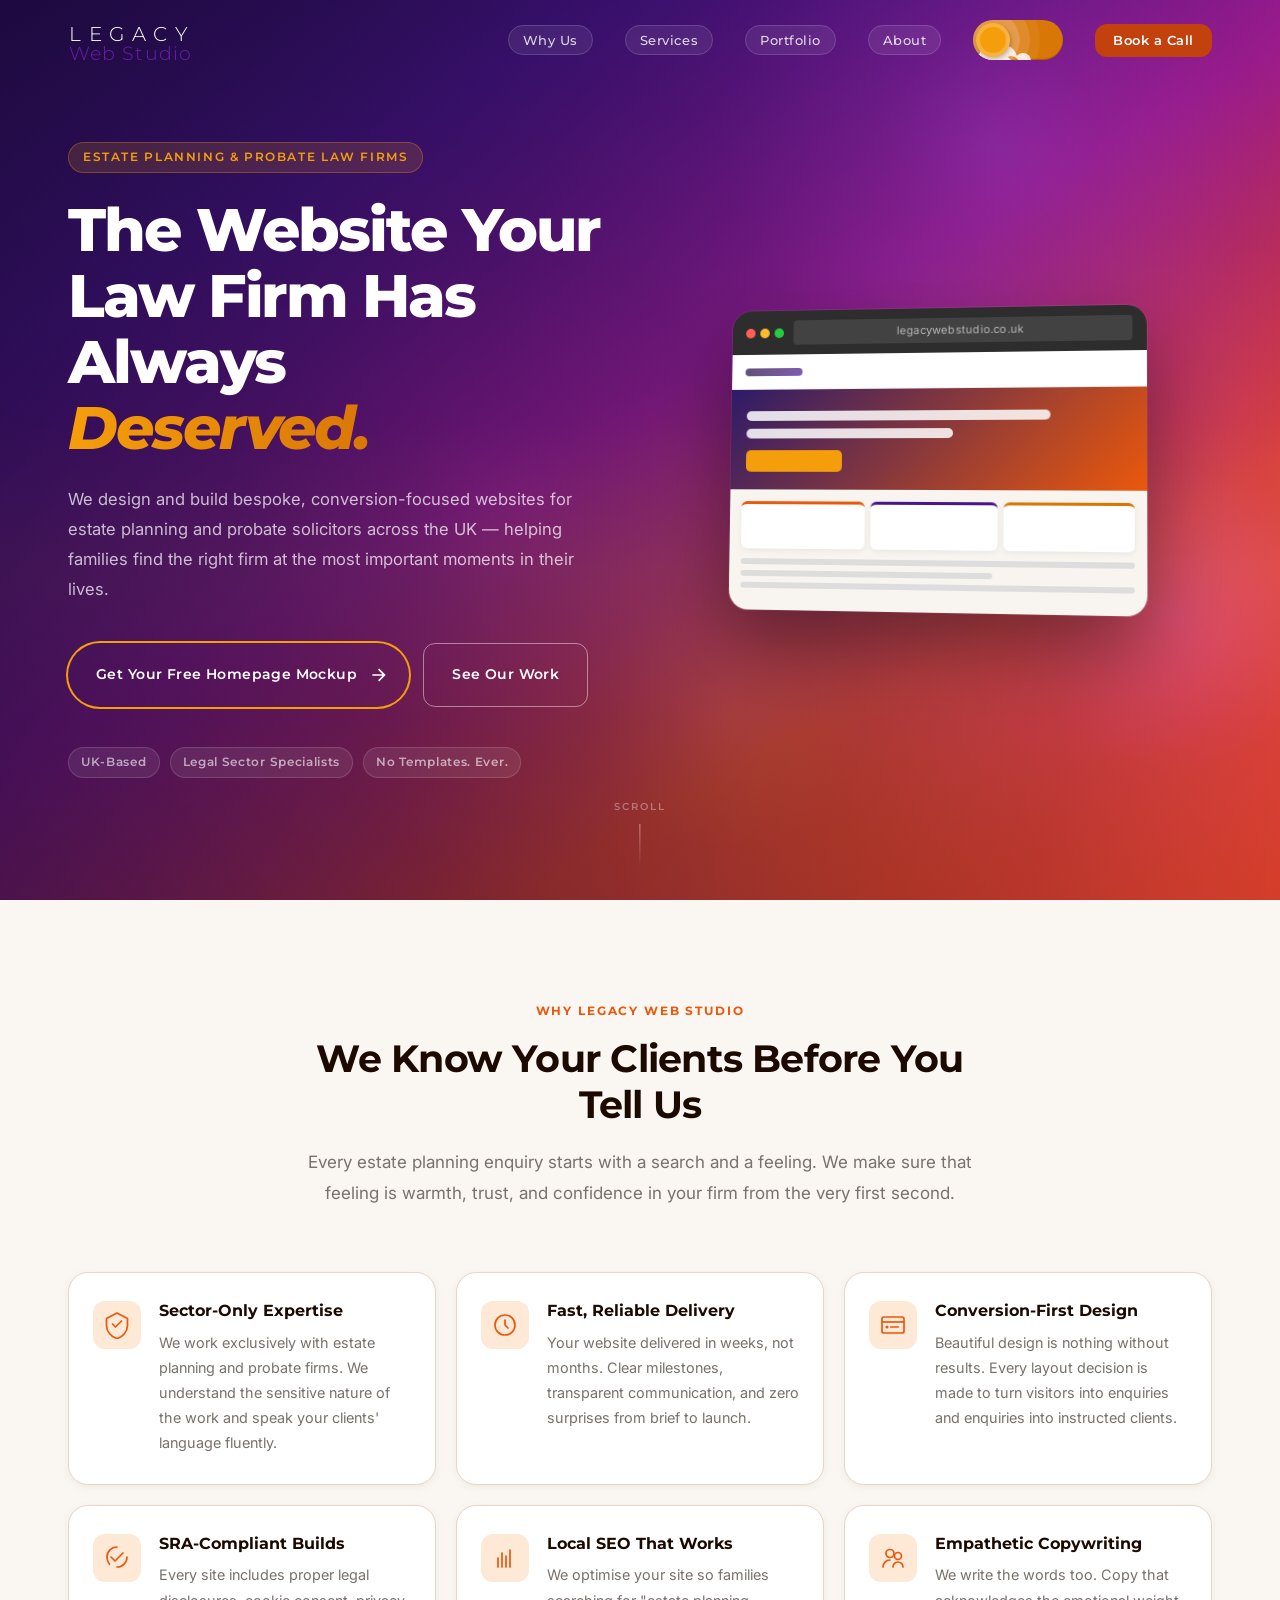
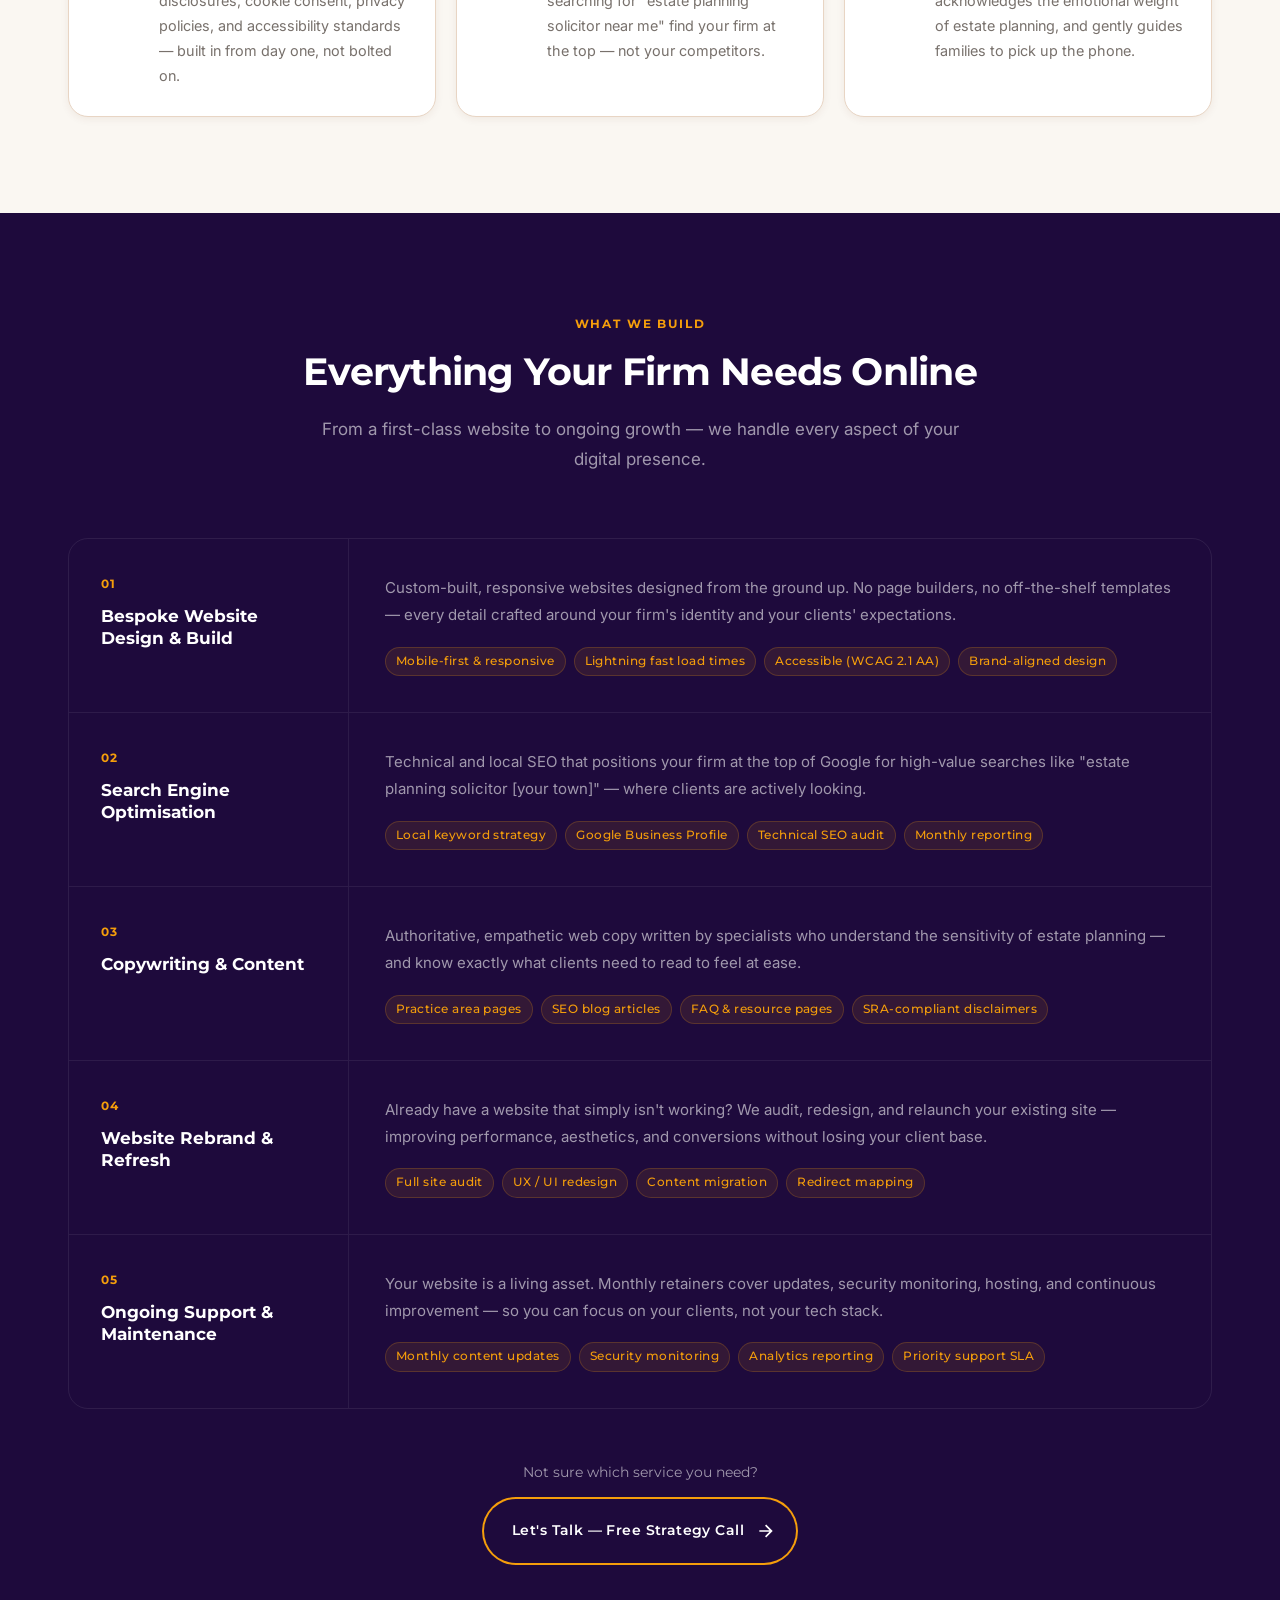
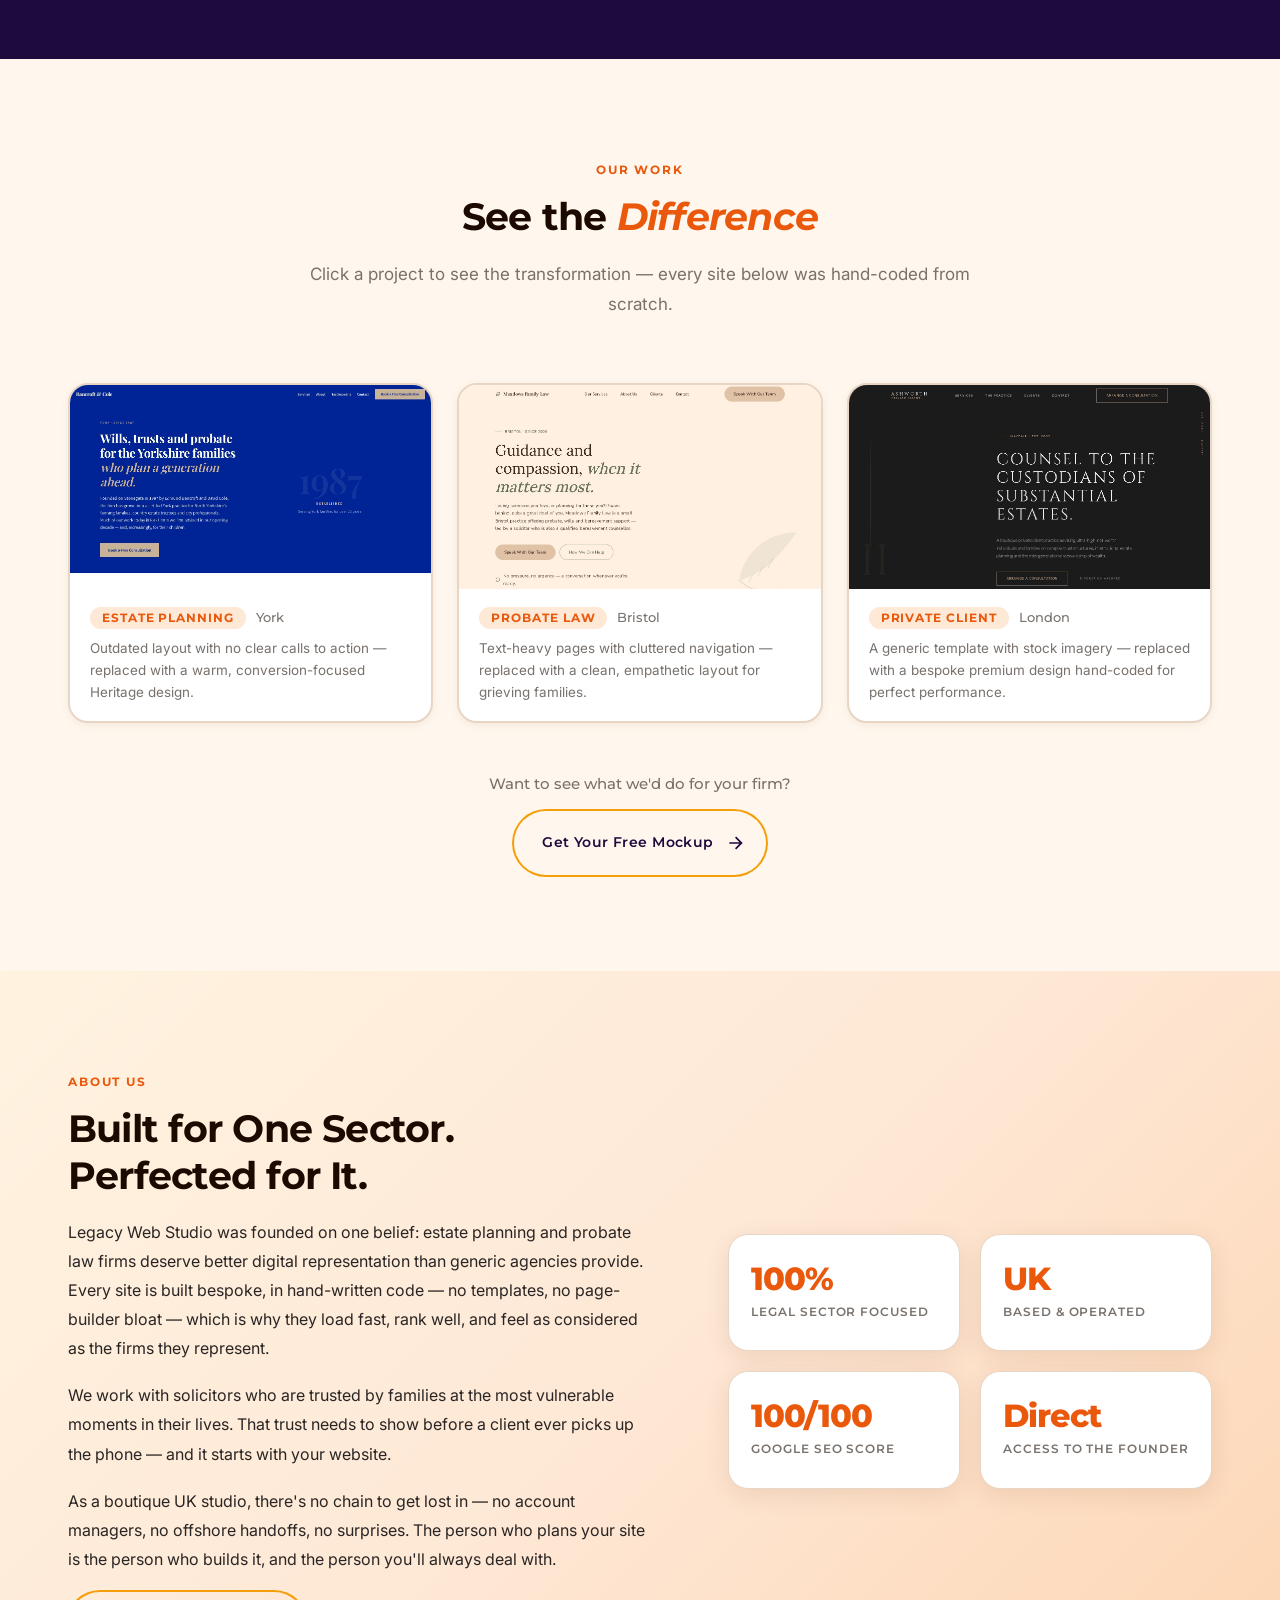
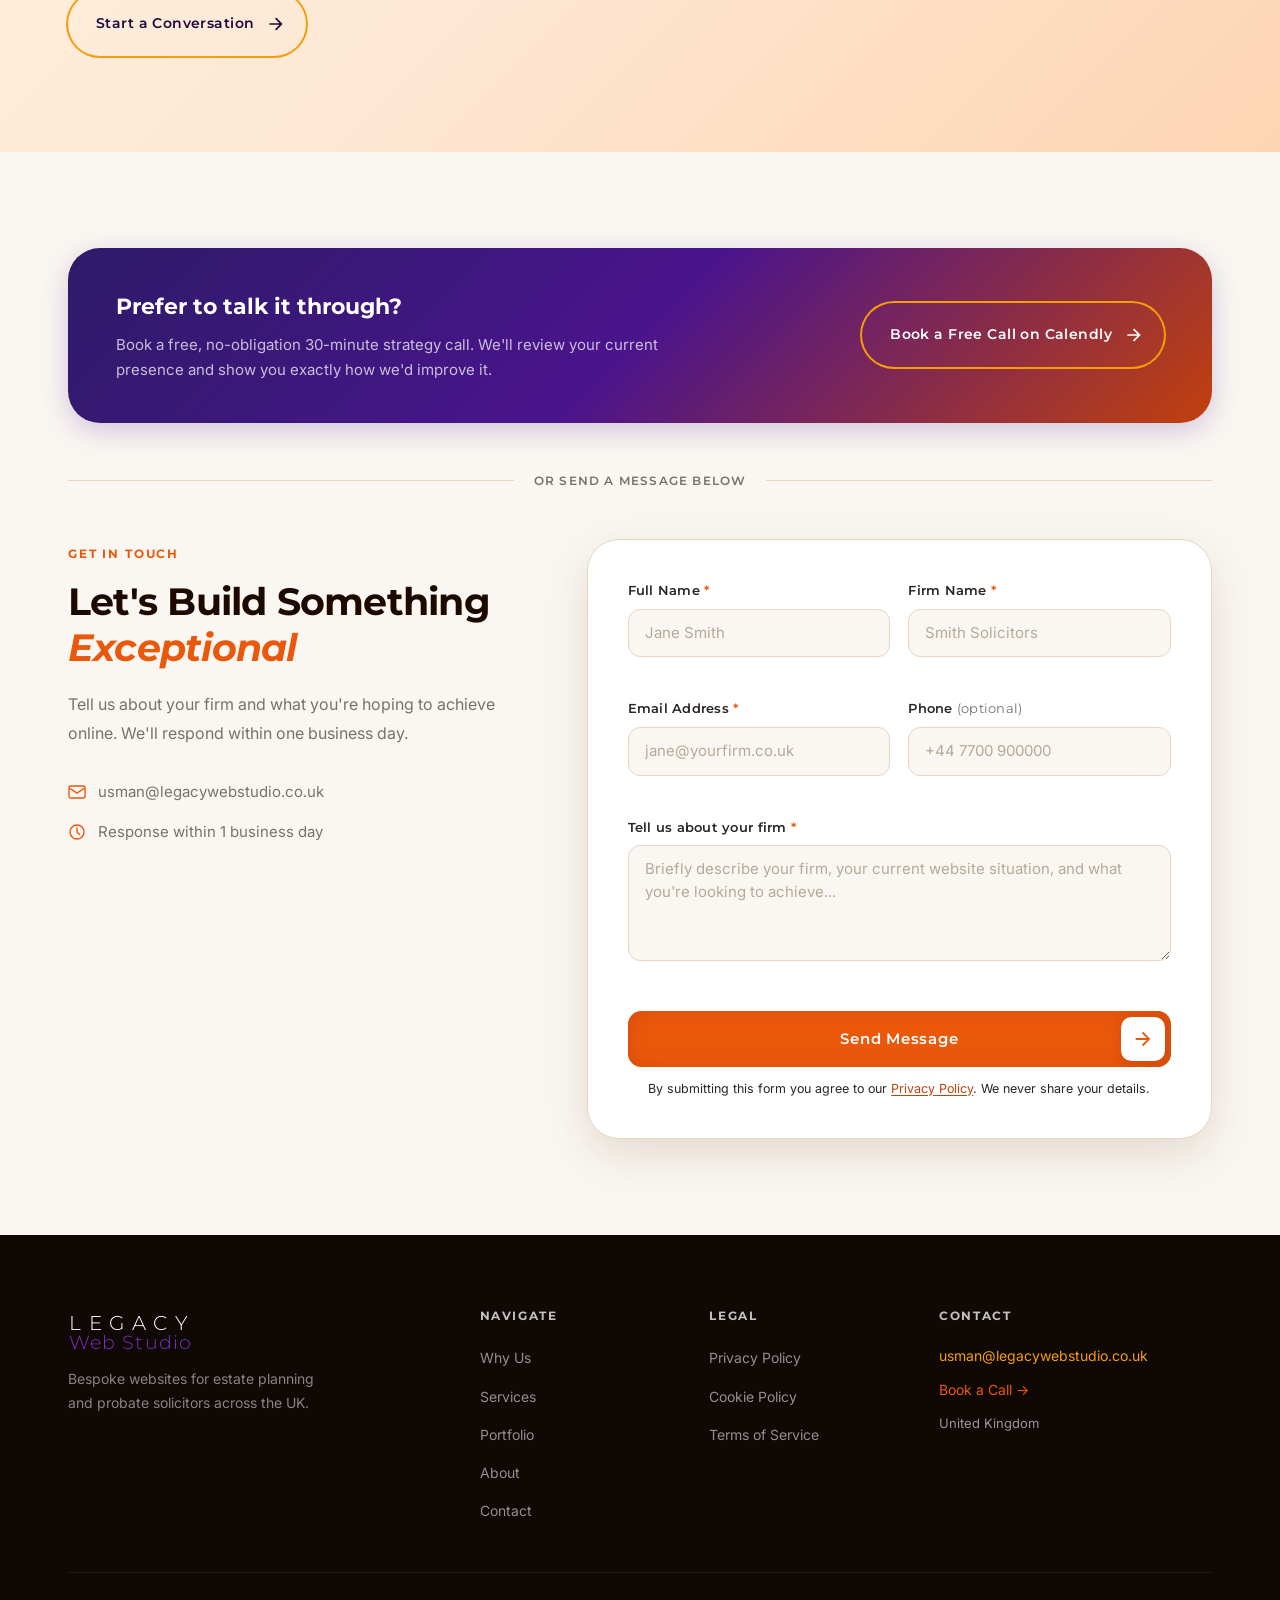
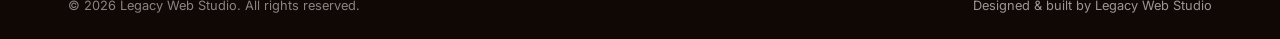
==== commit 584018a4: "copy: refresh About section paragraphs and stat cards Append bespoke/hand-coded line to opening para" ====
--- a/index.html
+++ b/index.html
@@ -579,13 +579,13 @@
             <p class="section__eyebrow">About Us</p>
             <h2 class="section__title">Built for One Sector. Perfected for It.</h2>
             <p class="about__text">
-              Legacy Web Studio was founded on one belief: estate planning and probate law firms deserve better digital representation than generic agencies provide.
+              Legacy Web Studio was founded on one belief: estate planning and probate law firms deserve better digital representation than generic agencies provide. Every site is built bespoke, in hand-written code — no templates, no page-builder bloat — which is why they load fast, rank well, and feel as considered as the firms they represent.
             </p>
             <p class="about__text">
               We work with solicitors who are trusted by families at the most vulnerable moments in their lives. That trust needs to show before a client ever picks up the phone — and it starts with your website.
             </p>
             <p class="about__text">
-              As a boutique UK studio, you deal directly with the people doing the work. No account managers, no offshore handoffs, no surprises. Just a thoughtful partnership between your expertise and ours.
+              As a boutique UK studio, there's no chain to get lost in — no account managers, no offshore handoffs, no surprises. The person who plans your site is the person who builds it, and the person you'll always deal with.
             </p>
             <a href="https://calendly.com/legacywebstudio" target="_blank" rel="noopener noreferrer" class="btn-arrow">
               <svg class="btn-arrow__icon btn-arrow__icon--left" viewBox="0 0 24 24" aria-hidden="true"><path d="M16.17 11L10.81 5.64L12.22 4.22L20 12L12.22 19.78L10.81 18.36L16.17 13H4V11H16.17Z"/></svg>
@@ -605,12 +605,12 @@
               <span class="about__stat-label">Based &amp; Operated</span>
             </div>
             <div class="about__stat">
-              <span class="about__stat-num">Bespoke</span>
-              <span class="about__stat-label">Every Single Time</span>
+              <span class="about__stat-num">100/100</span>
+              <span class="about__stat-label">Google SEO Score</span>
             </div>
             <div class="about__stat">
               <span class="about__stat-num">Direct</span>
-              <span class="about__stat-label">Access to the Team</span>
+              <span class="about__stat-label">Access to the Founder</span>
             </div>
           </div>
         </div>
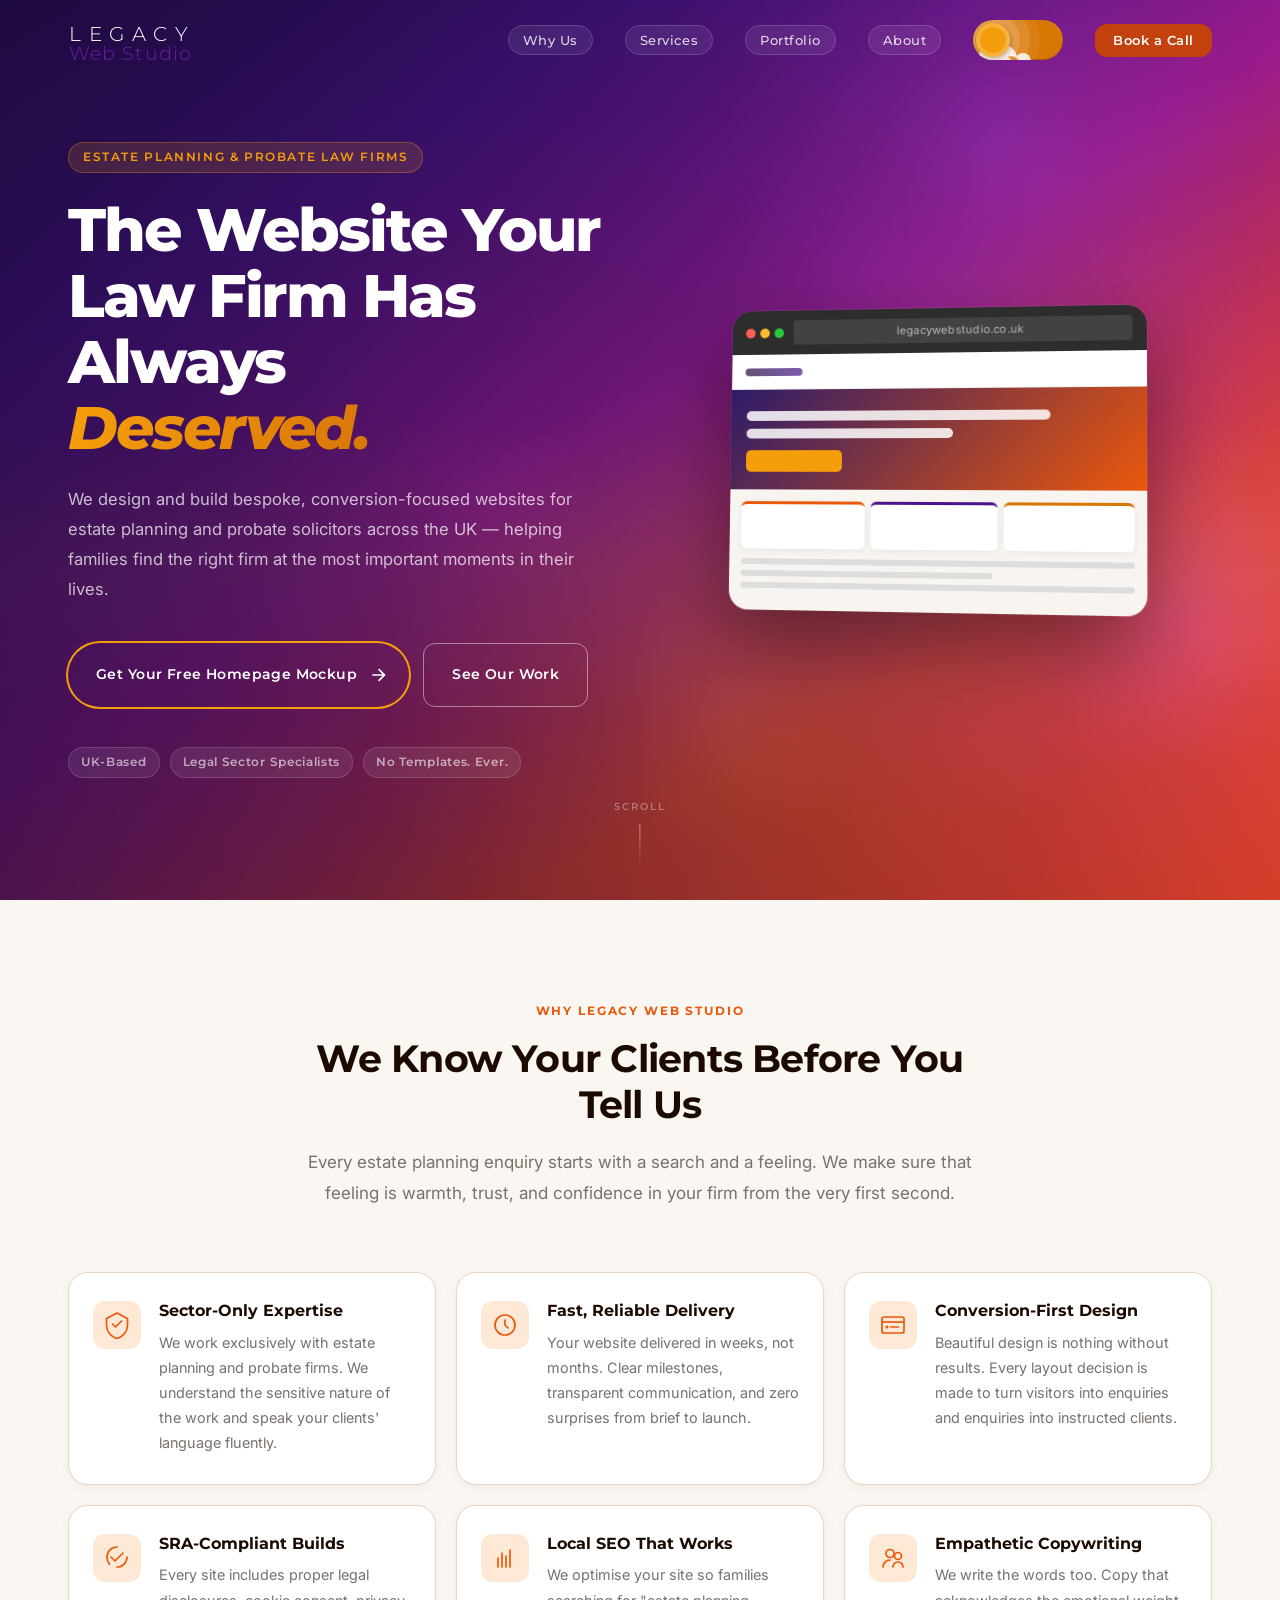
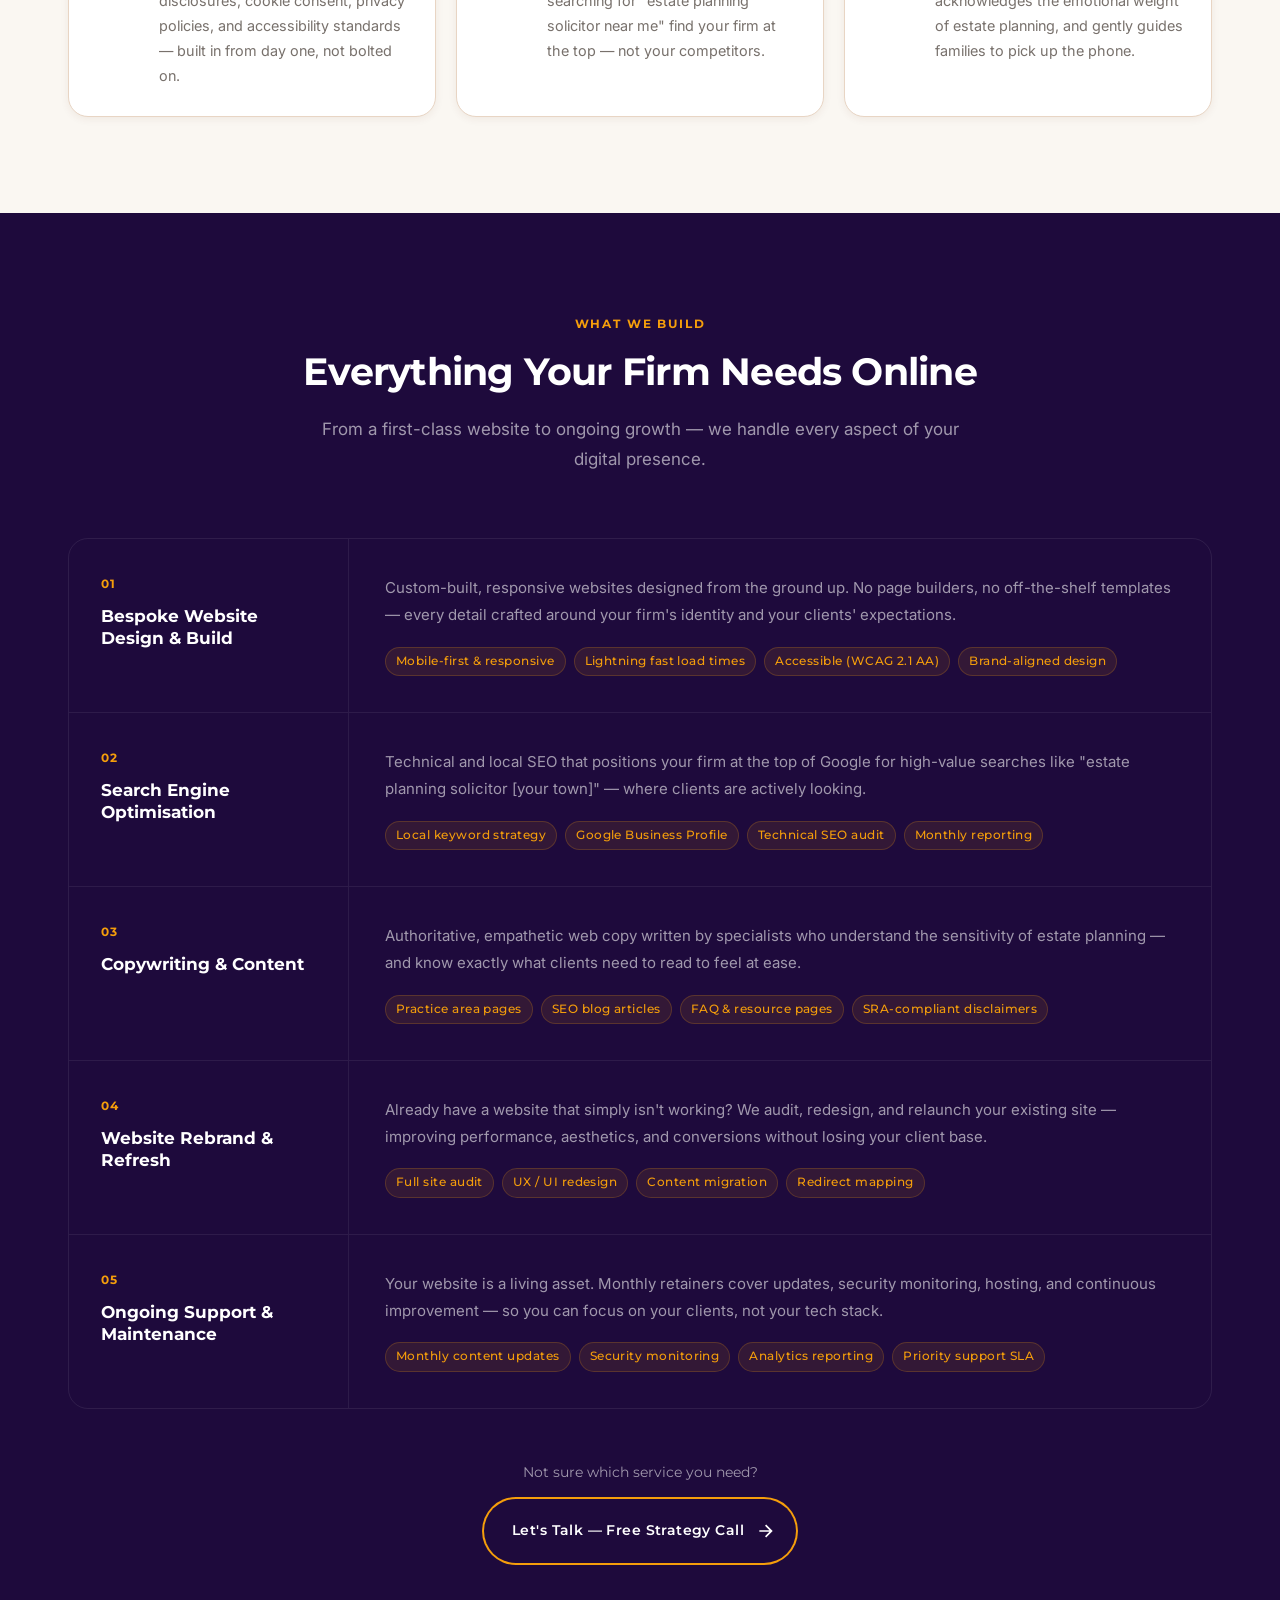
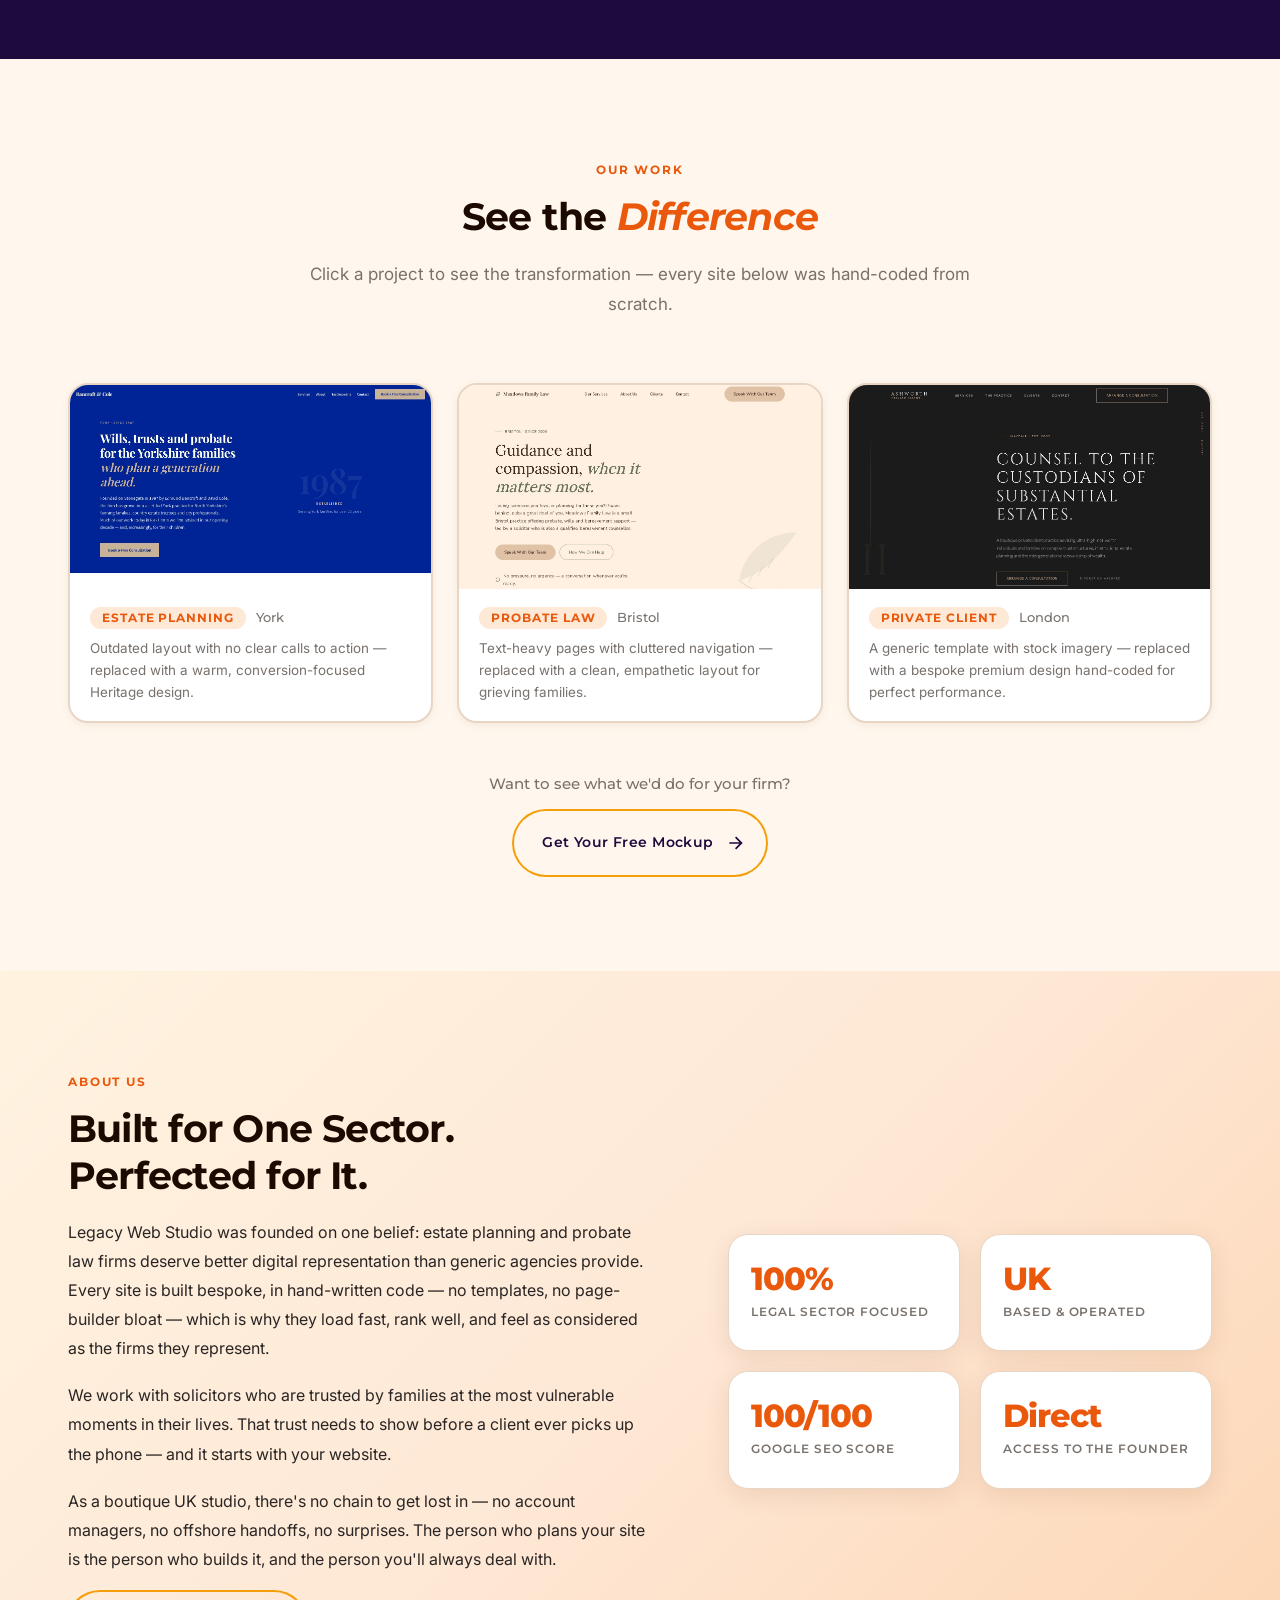
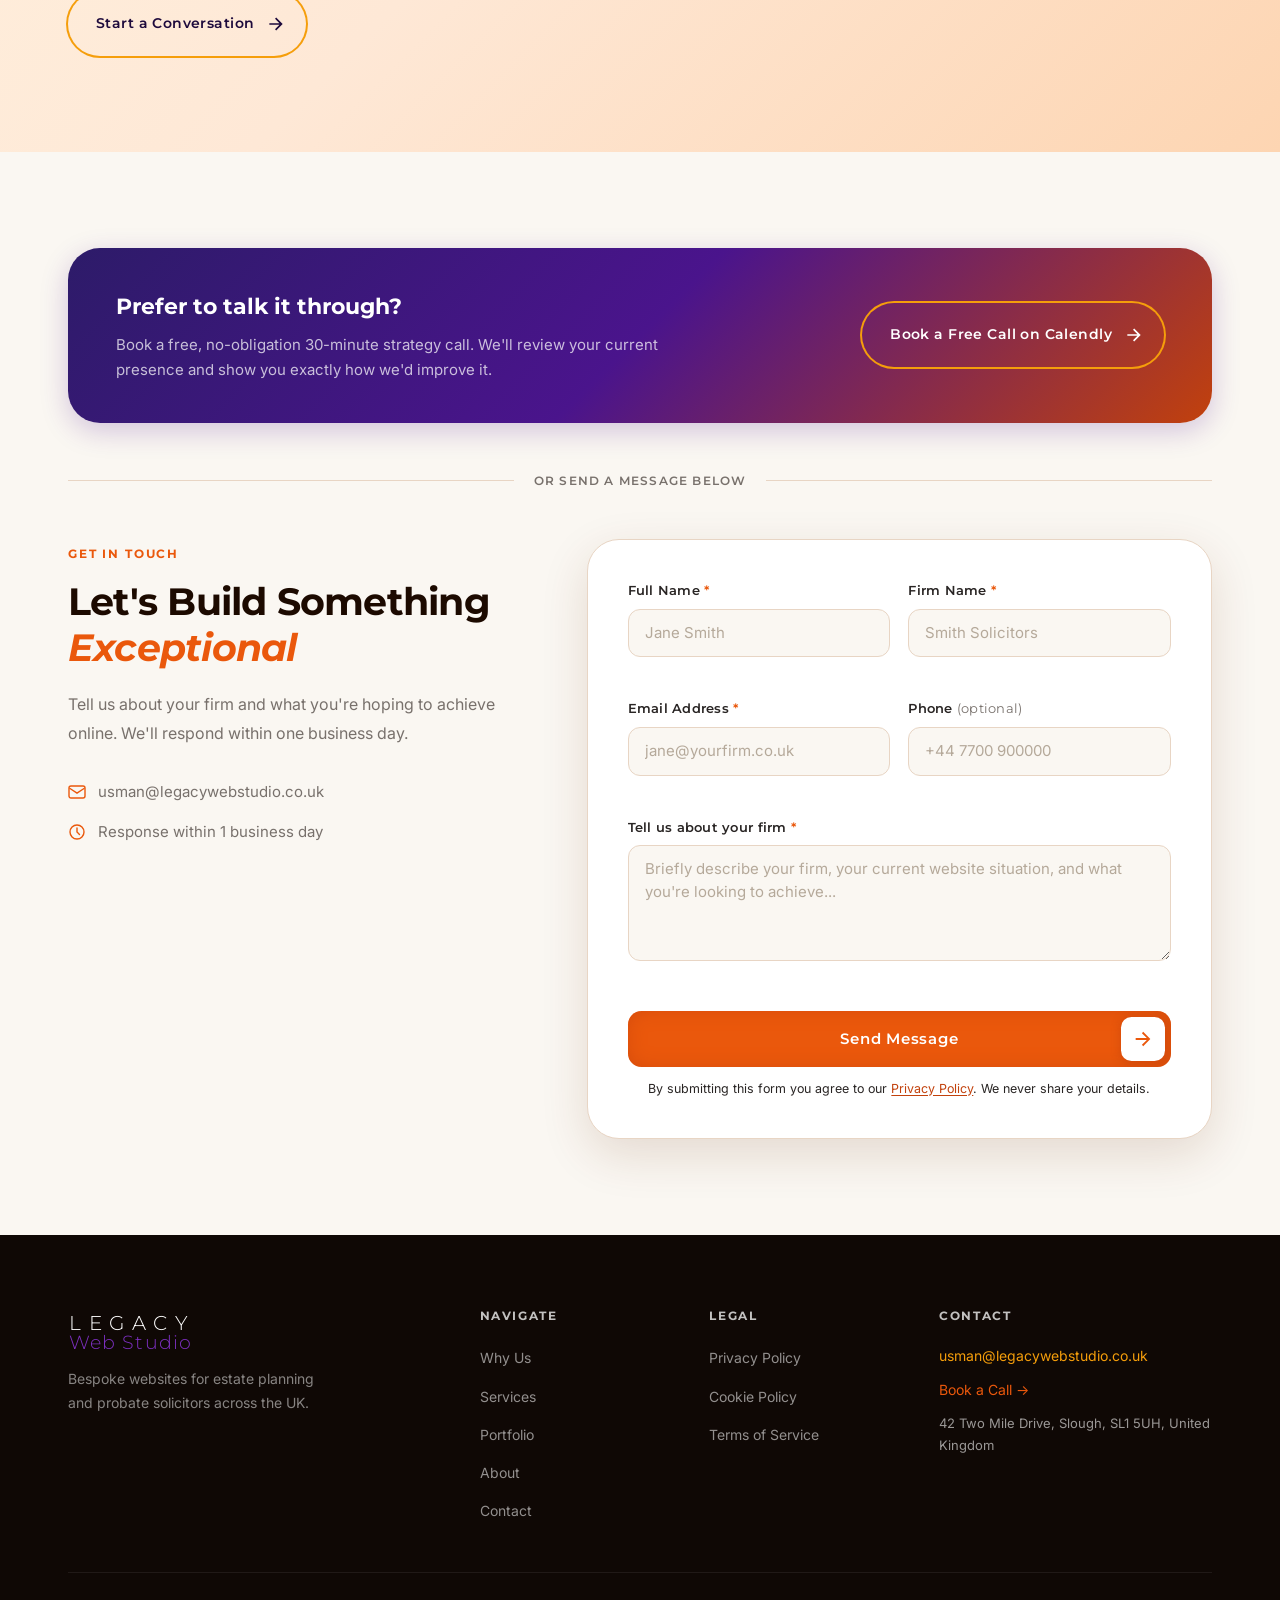
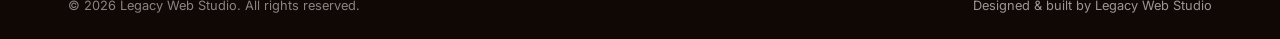
==== commit 48d7cba8: "Add business postal address to site Display geographic address (42 Two Mile Drive, Slough, SL1 5UH, " ====
--- a/index.html
+++ b/index.html
@@ -49,6 +49,9 @@
   "email": "usman@legacywebstudio.co.uk",
   "address": {
     "@type": "PostalAddress",
+    "streetAddress": "42 Two Mile Drive",
+    "addressLocality": "Slough",
+    "postalCode": "SL1 5UH",
     "addressCountry": "GB"
   },
   "areaServed": {
@@ -749,7 +752,7 @@
           <p class="footer__heading">Contact</p>
           <a href="mailto:usman@legacywebstudio.co.uk" class="footer__email">usman@legacywebstudio.co.uk</a>
           <a href="https://calendly.com/legacywebstudio" target="_blank" rel="noopener noreferrer" class="footer__calendly">Book a Call →</a>
-          <p class="footer__location">United Kingdom</p>
+          <p class="footer__location">42 Two Mile Drive, Slough, SL1 5UH, United Kingdom</p>
         </div>
       </div>
       <div class="footer__bottom">
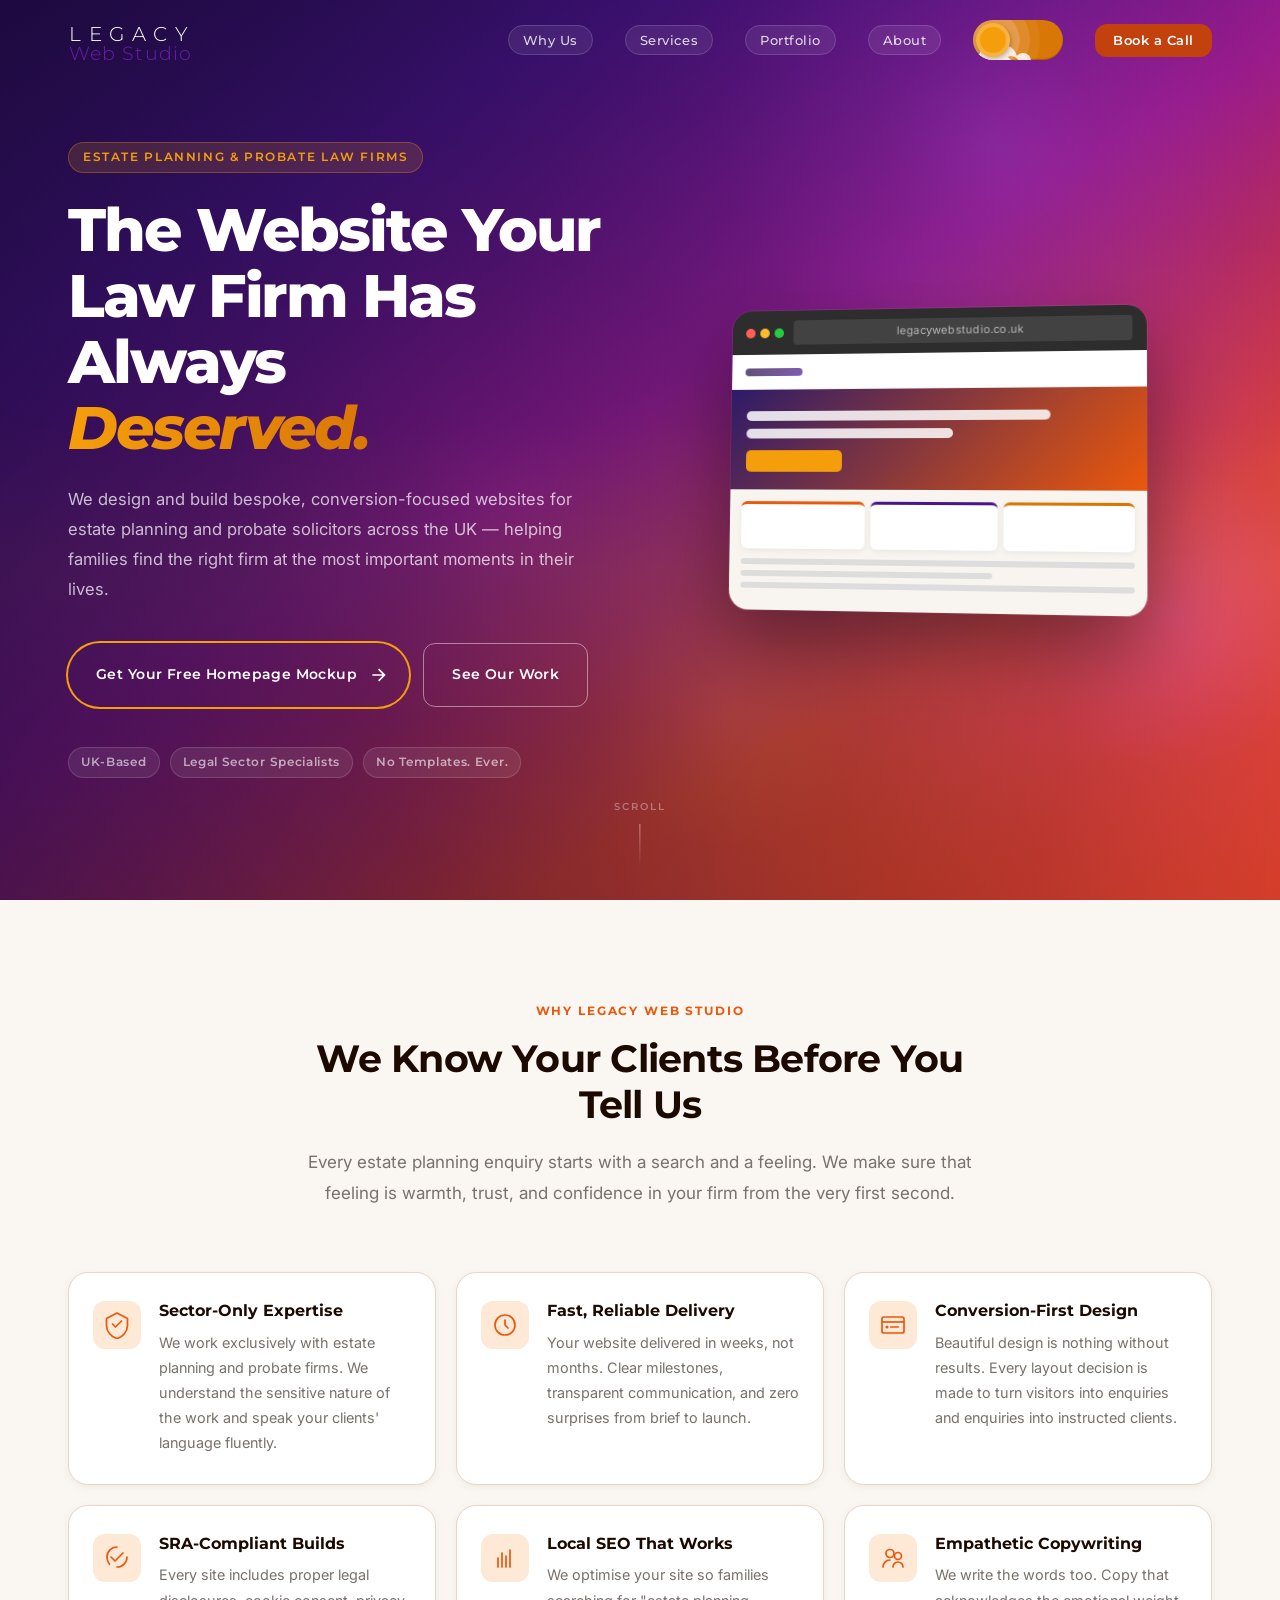
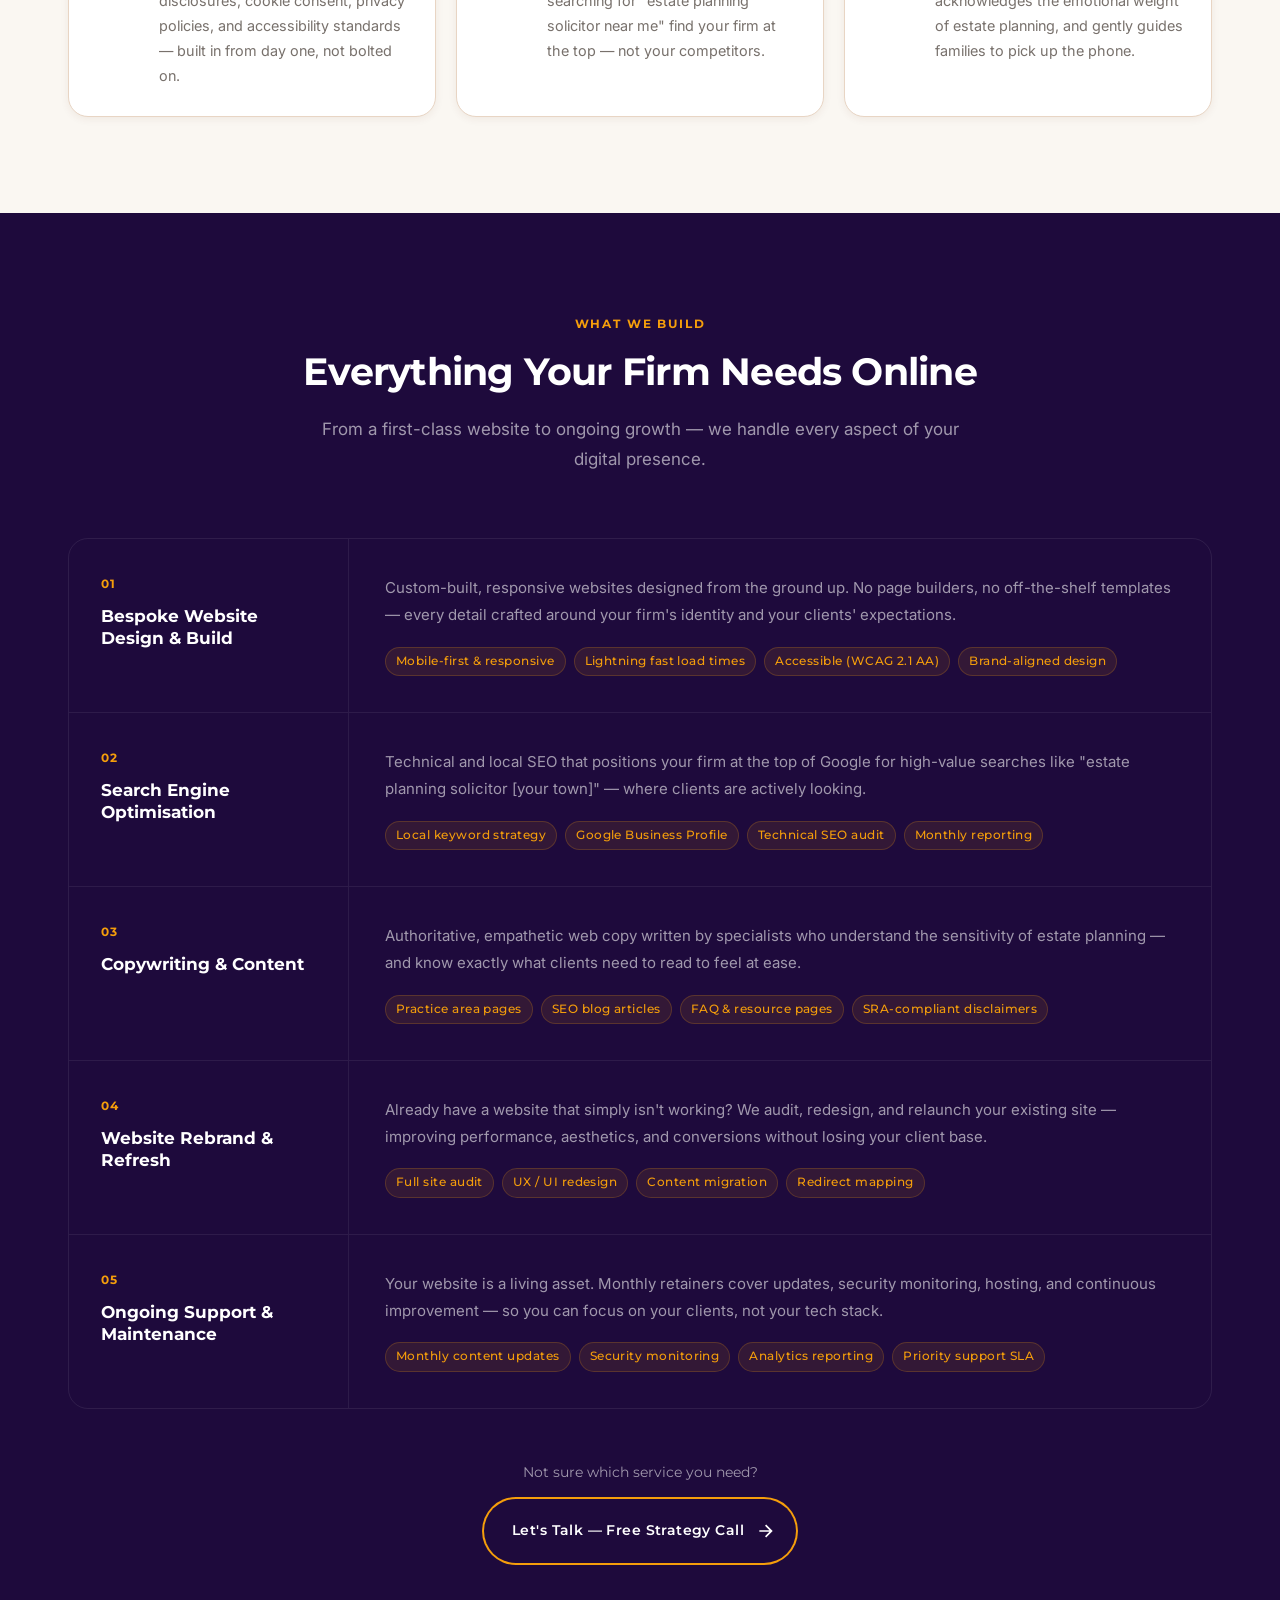
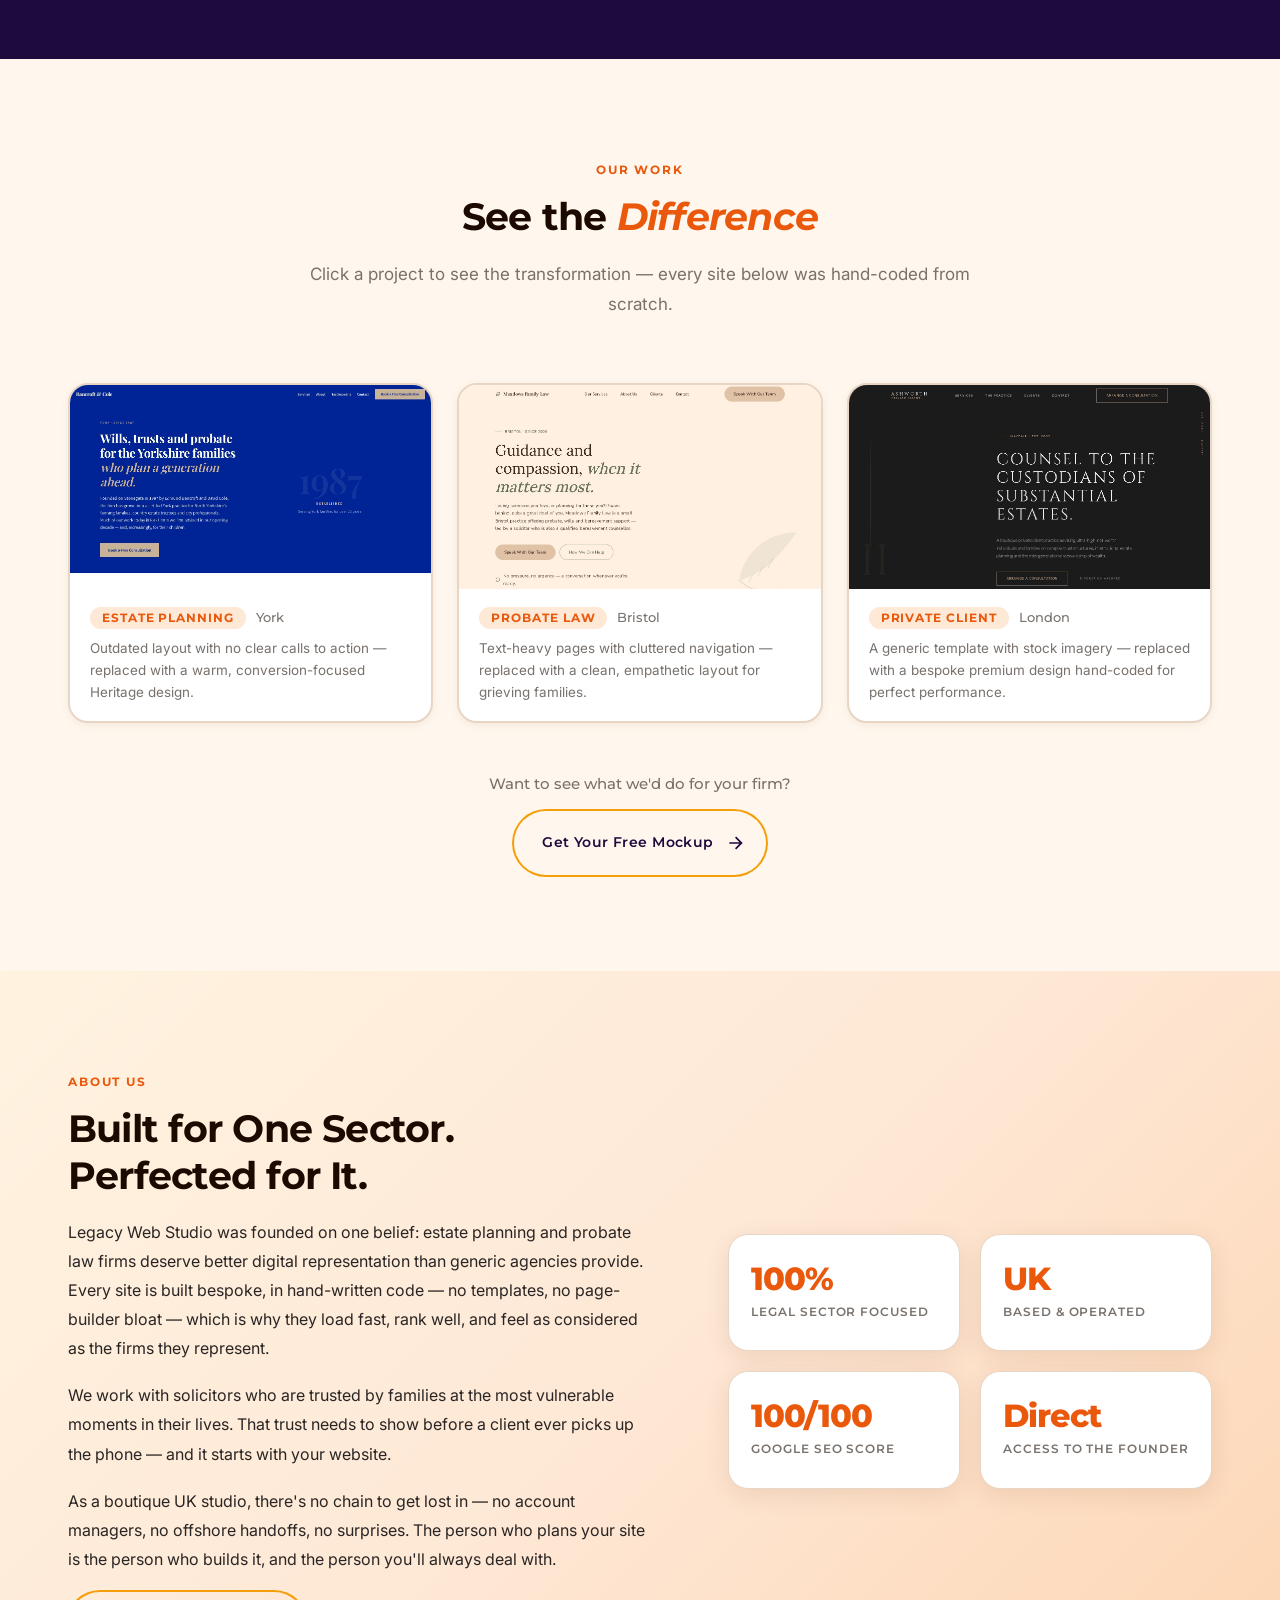
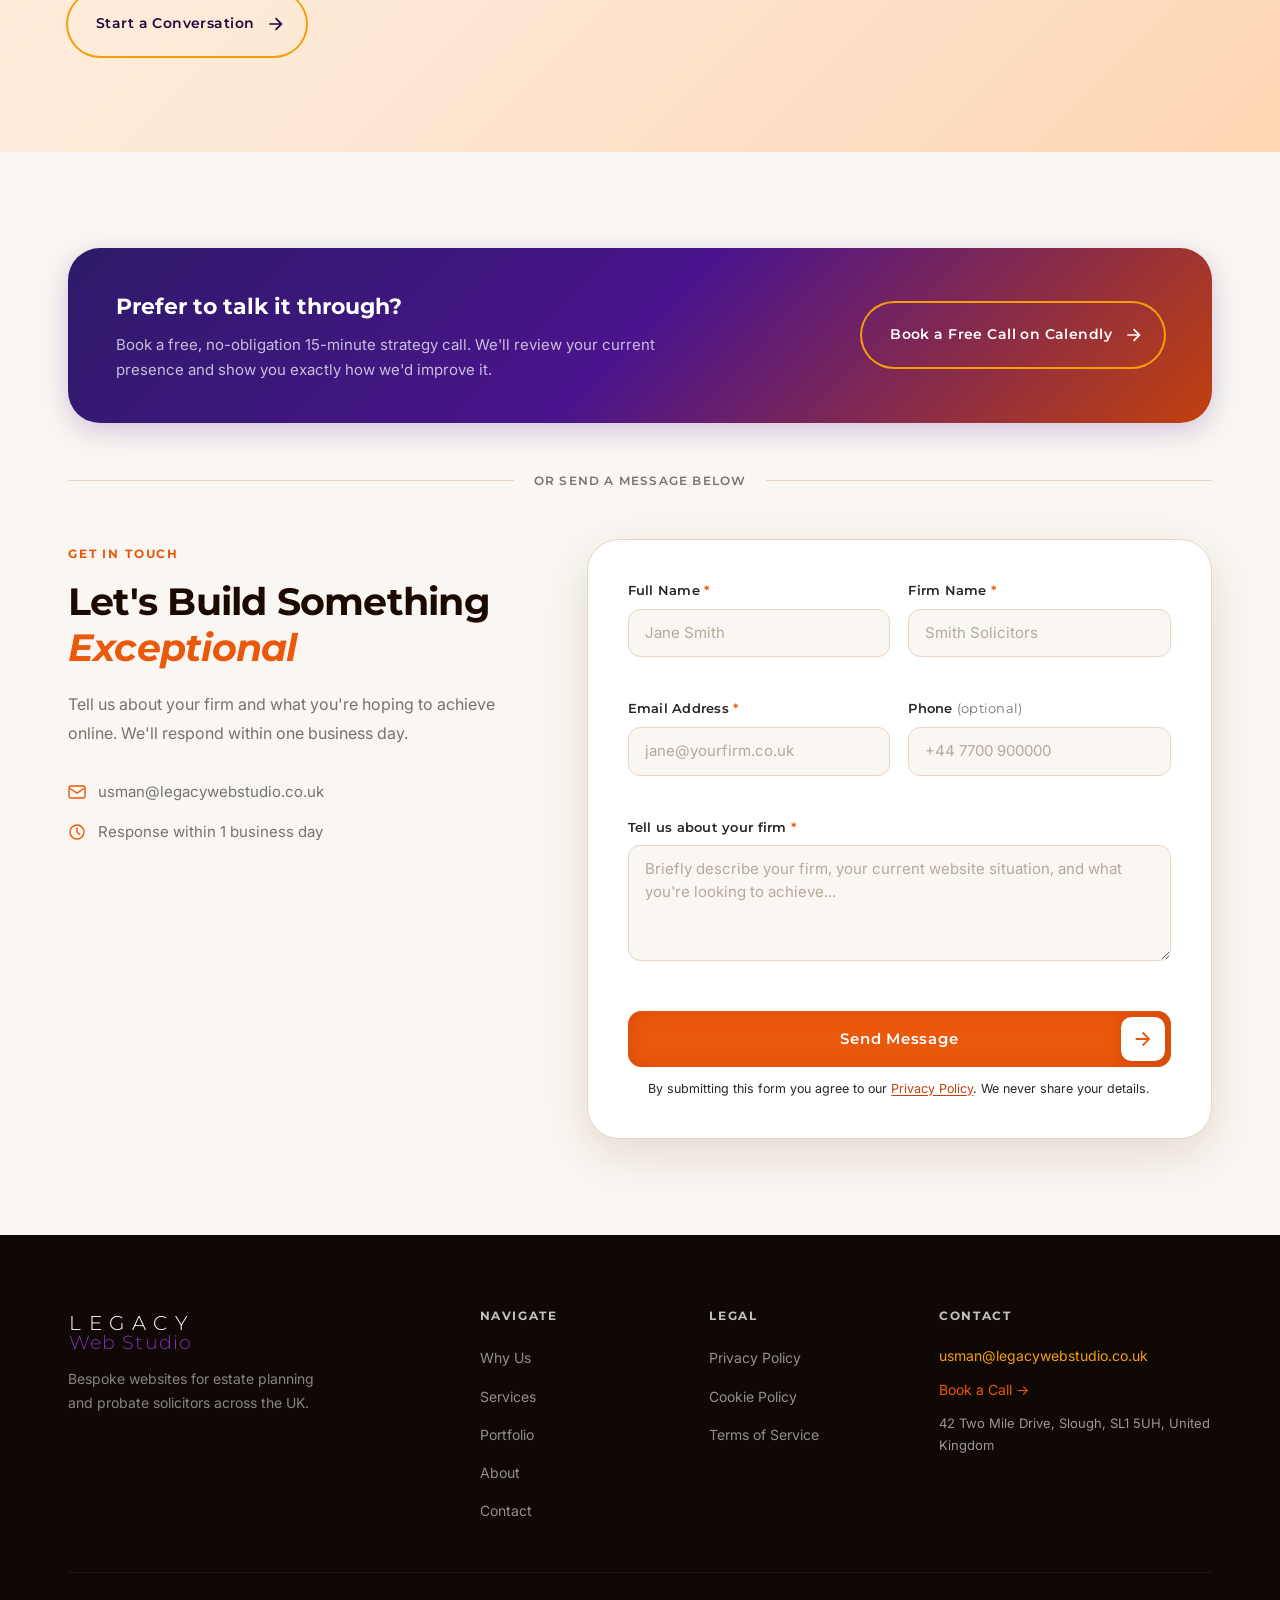
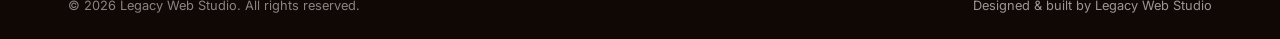
==== commit 7ff293c9: "Update strategy call duration to 15 minutes Co-Authored-By: Claude Opus 4.8 <noreply@anthropic.com>" ====
--- a/index.html
+++ b/index.html
@@ -629,7 +629,7 @@
         <div class="contact__calendly-banner fade-in">
           <div class="contact__calendly-text">
             <h3 class="contact__calendly-heading">Prefer to talk it through?</h3>
-            <p class="contact__calendly-sub">Book a free, no-obligation 30-minute strategy call. We'll review your current presence and show you exactly how we'd improve it.</p>
+            <p class="contact__calendly-sub">Book a free, no-obligation 15-minute strategy call. We'll review your current presence and show you exactly how we'd improve it.</p>
           </div>
           <a href="https://calendly.com/legacywebstudio" target="_blank" rel="noopener noreferrer" class="btn-arrow">
             <svg class="btn-arrow__icon btn-arrow__icon--left" viewBox="0 0 24 24" aria-hidden="true"><path d="M16.17 11L10.81 5.64L12.22 4.22L20 12L12.22 19.78L10.81 18.36L16.17 13H4V11H16.17Z"/></svg>
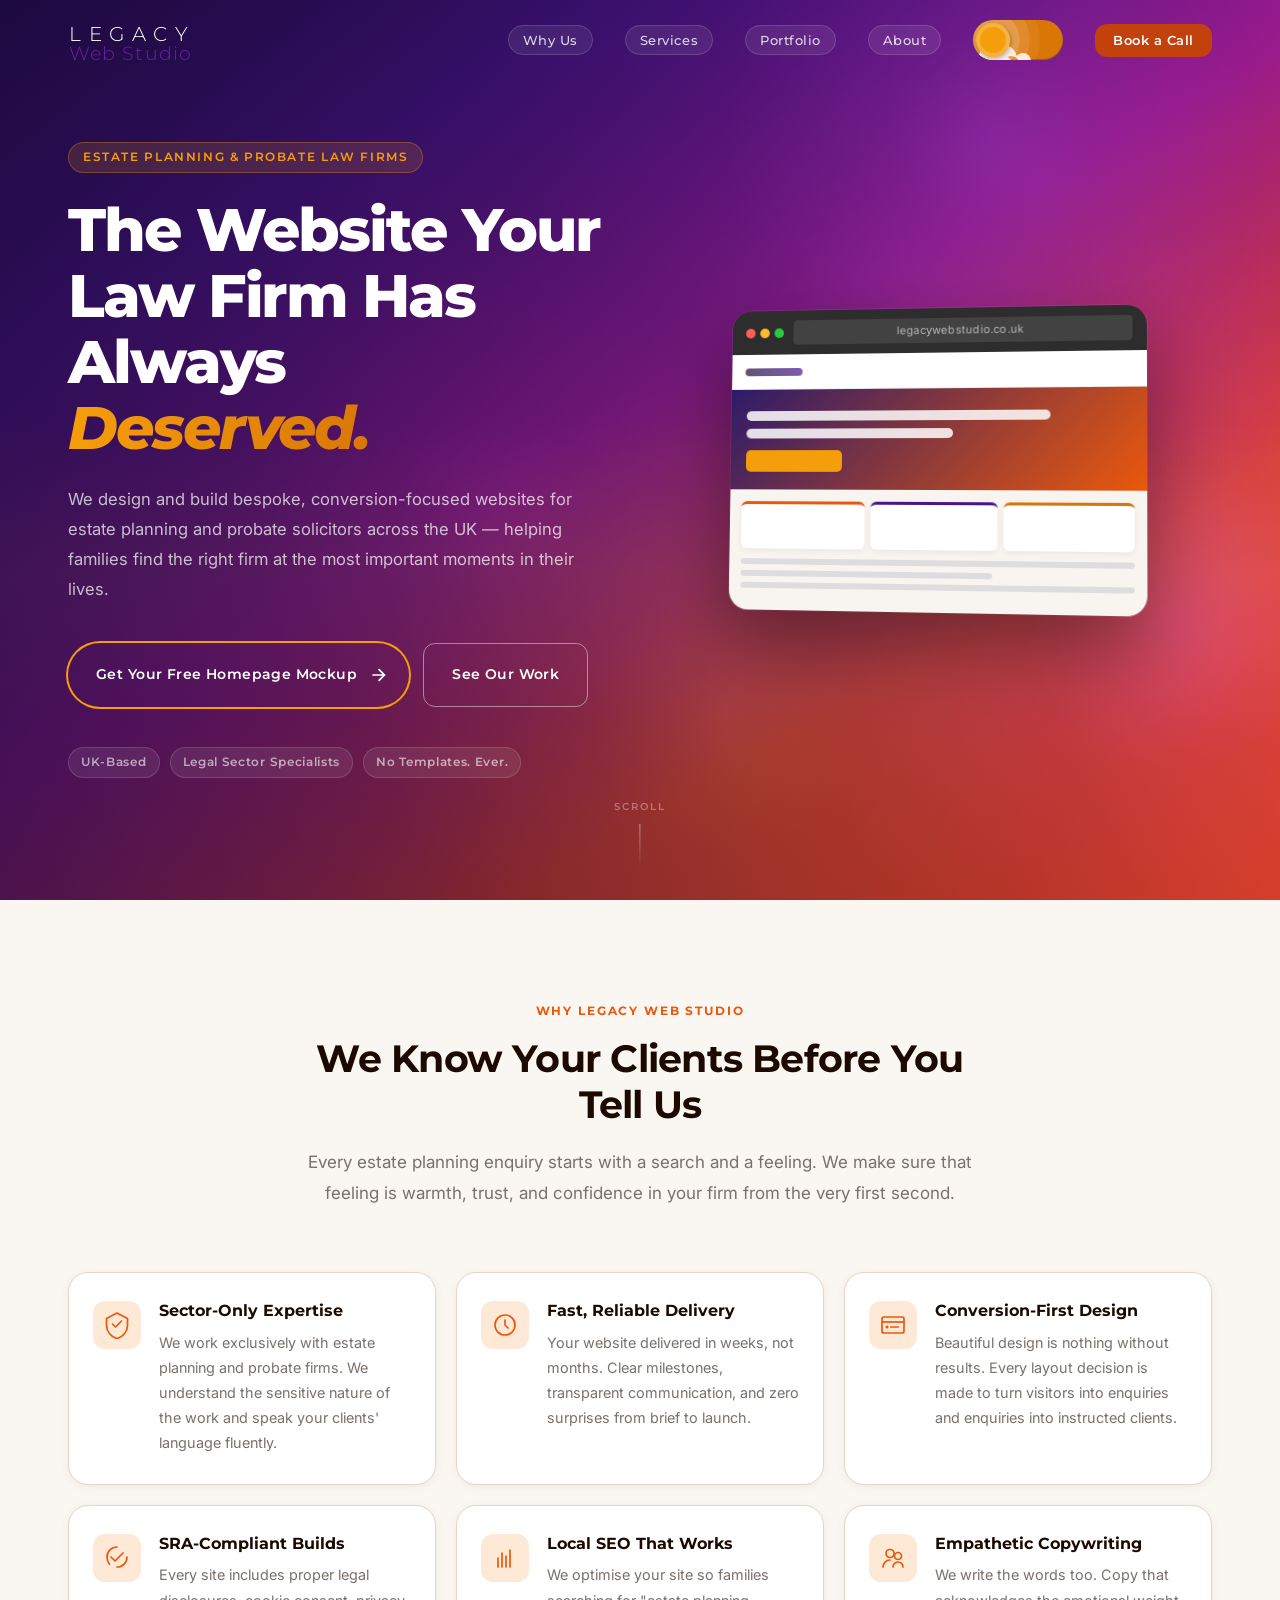
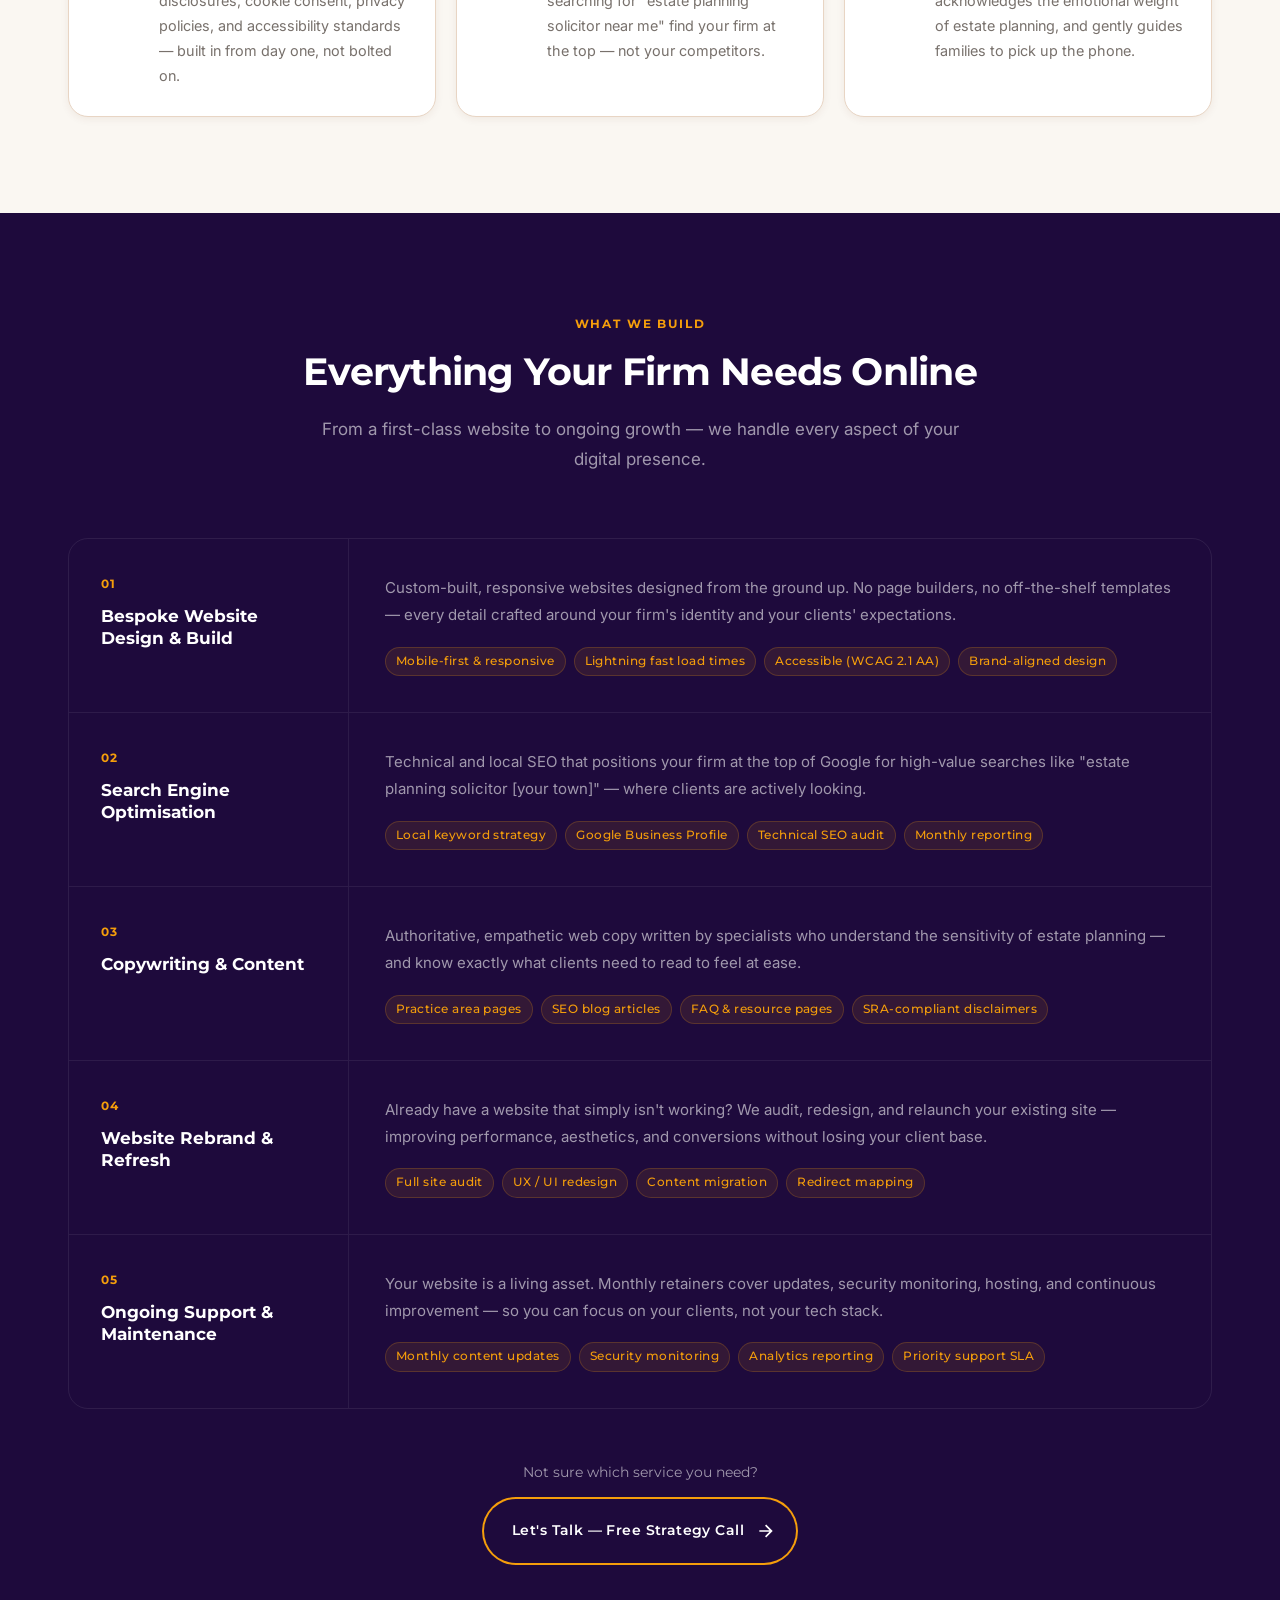
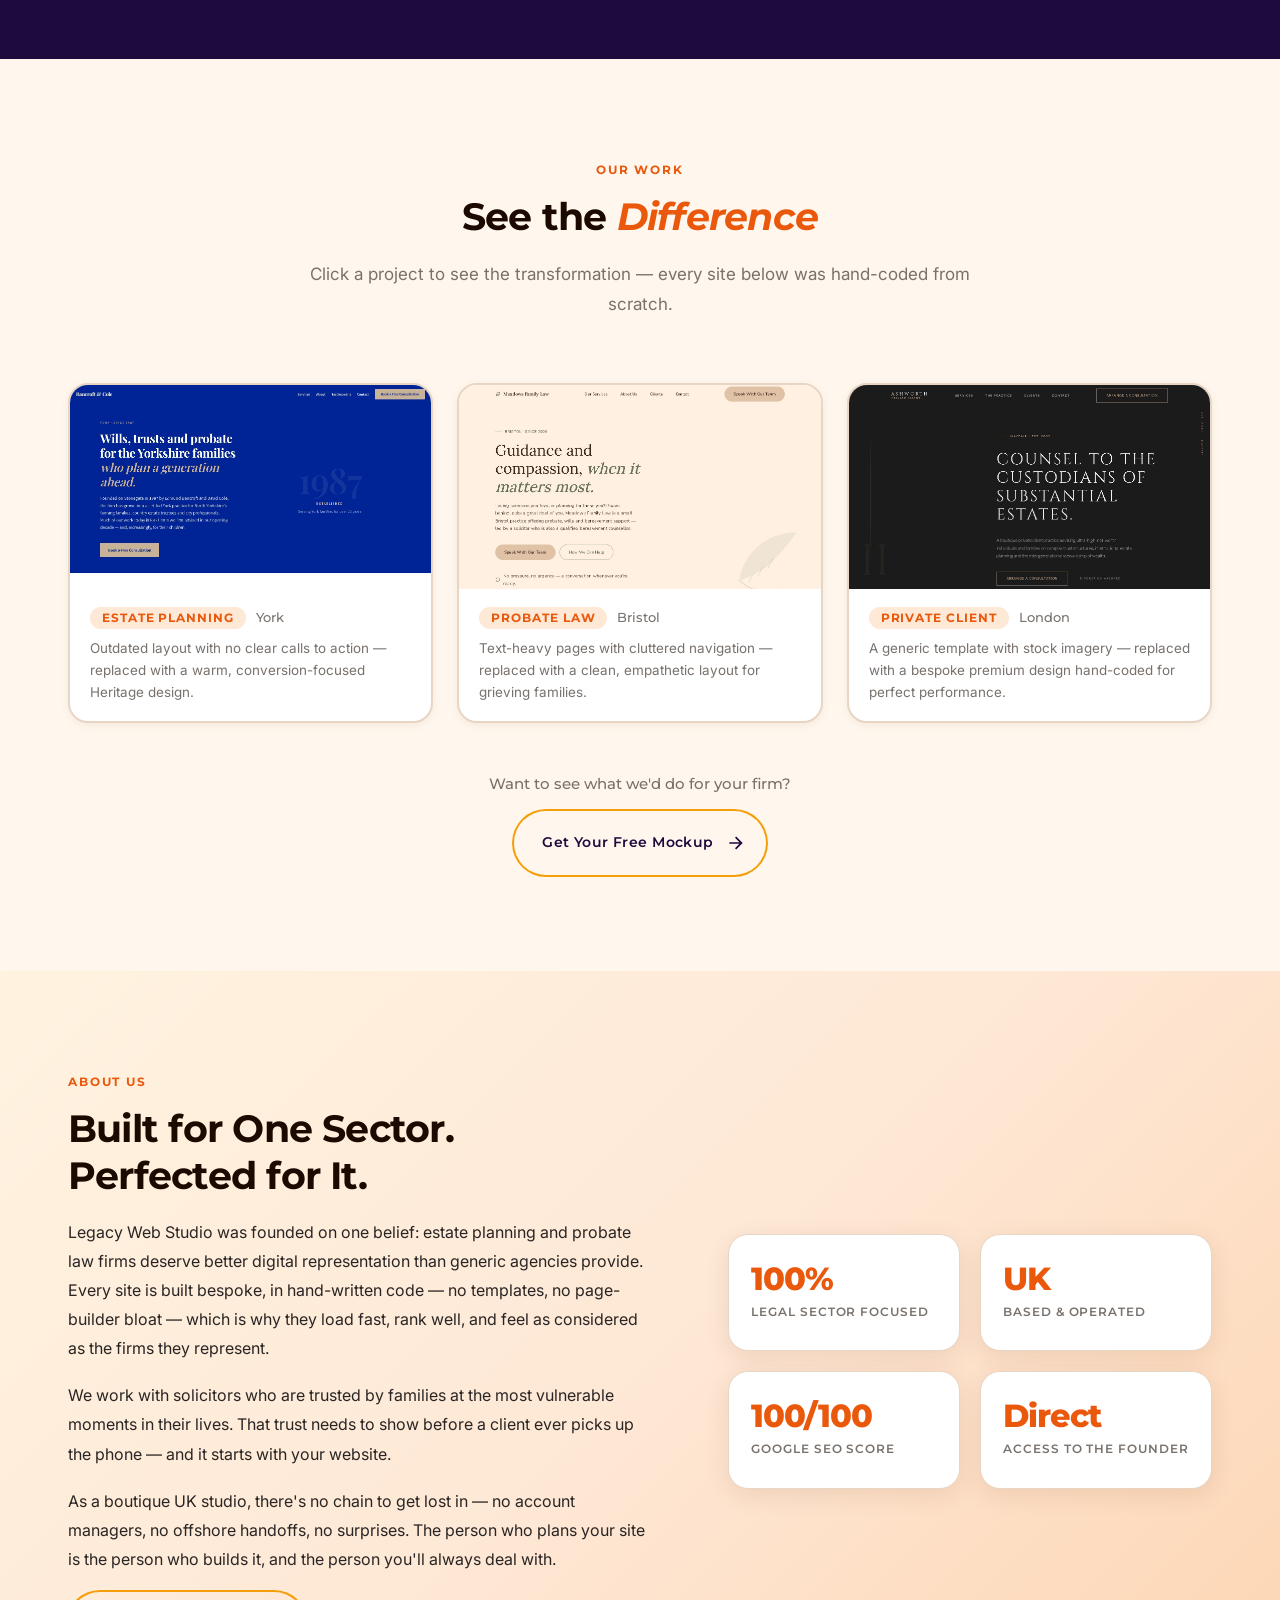
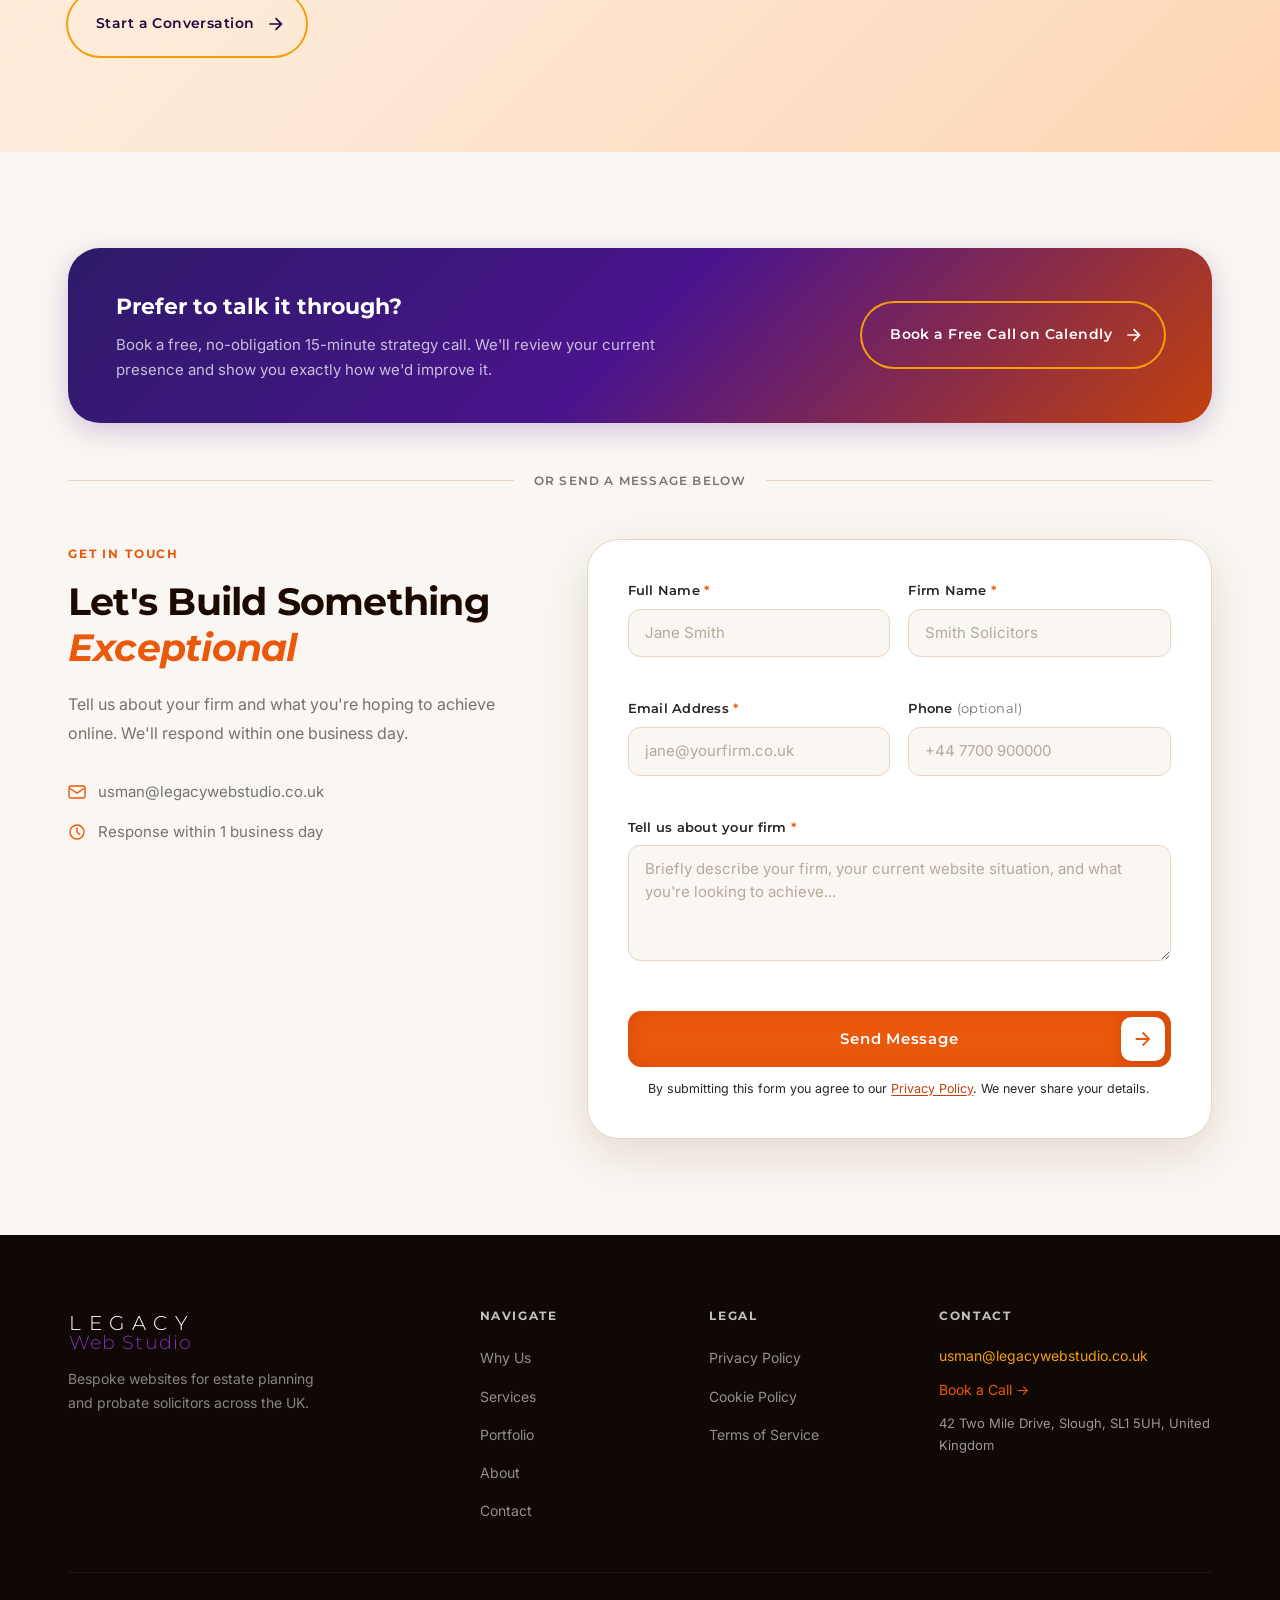
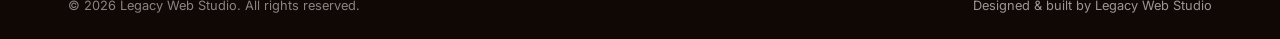
==== commit 81065d05: "Update favicon to cream LWS mark on purple tile Replace the LW monogram with the new LWS lettermark " ====
--- a/index.html
+++ b/index.html
@@ -25,7 +25,7 @@
   <link rel="preload" href="https://fonts.googleapis.com/css2?family=Montserrat:wght@300;500;600;700;800&family=Inter:wght@400;500&display=swap" as="style" />
   <link href="https://fonts.googleapis.com/css2?family=Montserrat:wght@300;500;600;700;800&family=Inter:wght@400;500&display=swap" rel="stylesheet" />
   <link rel="stylesheet" href="css/style.min.css?v=20" />
-  <link rel="icon" type="image/svg+xml" href="assets/images/favicon.svg" />
+  <link rel="icon" type="image/svg+xml" href="assets/images/favicon.svg?v=6" />
   <script>
     (function() {
       var stored = localStorage.getItem('theme');
